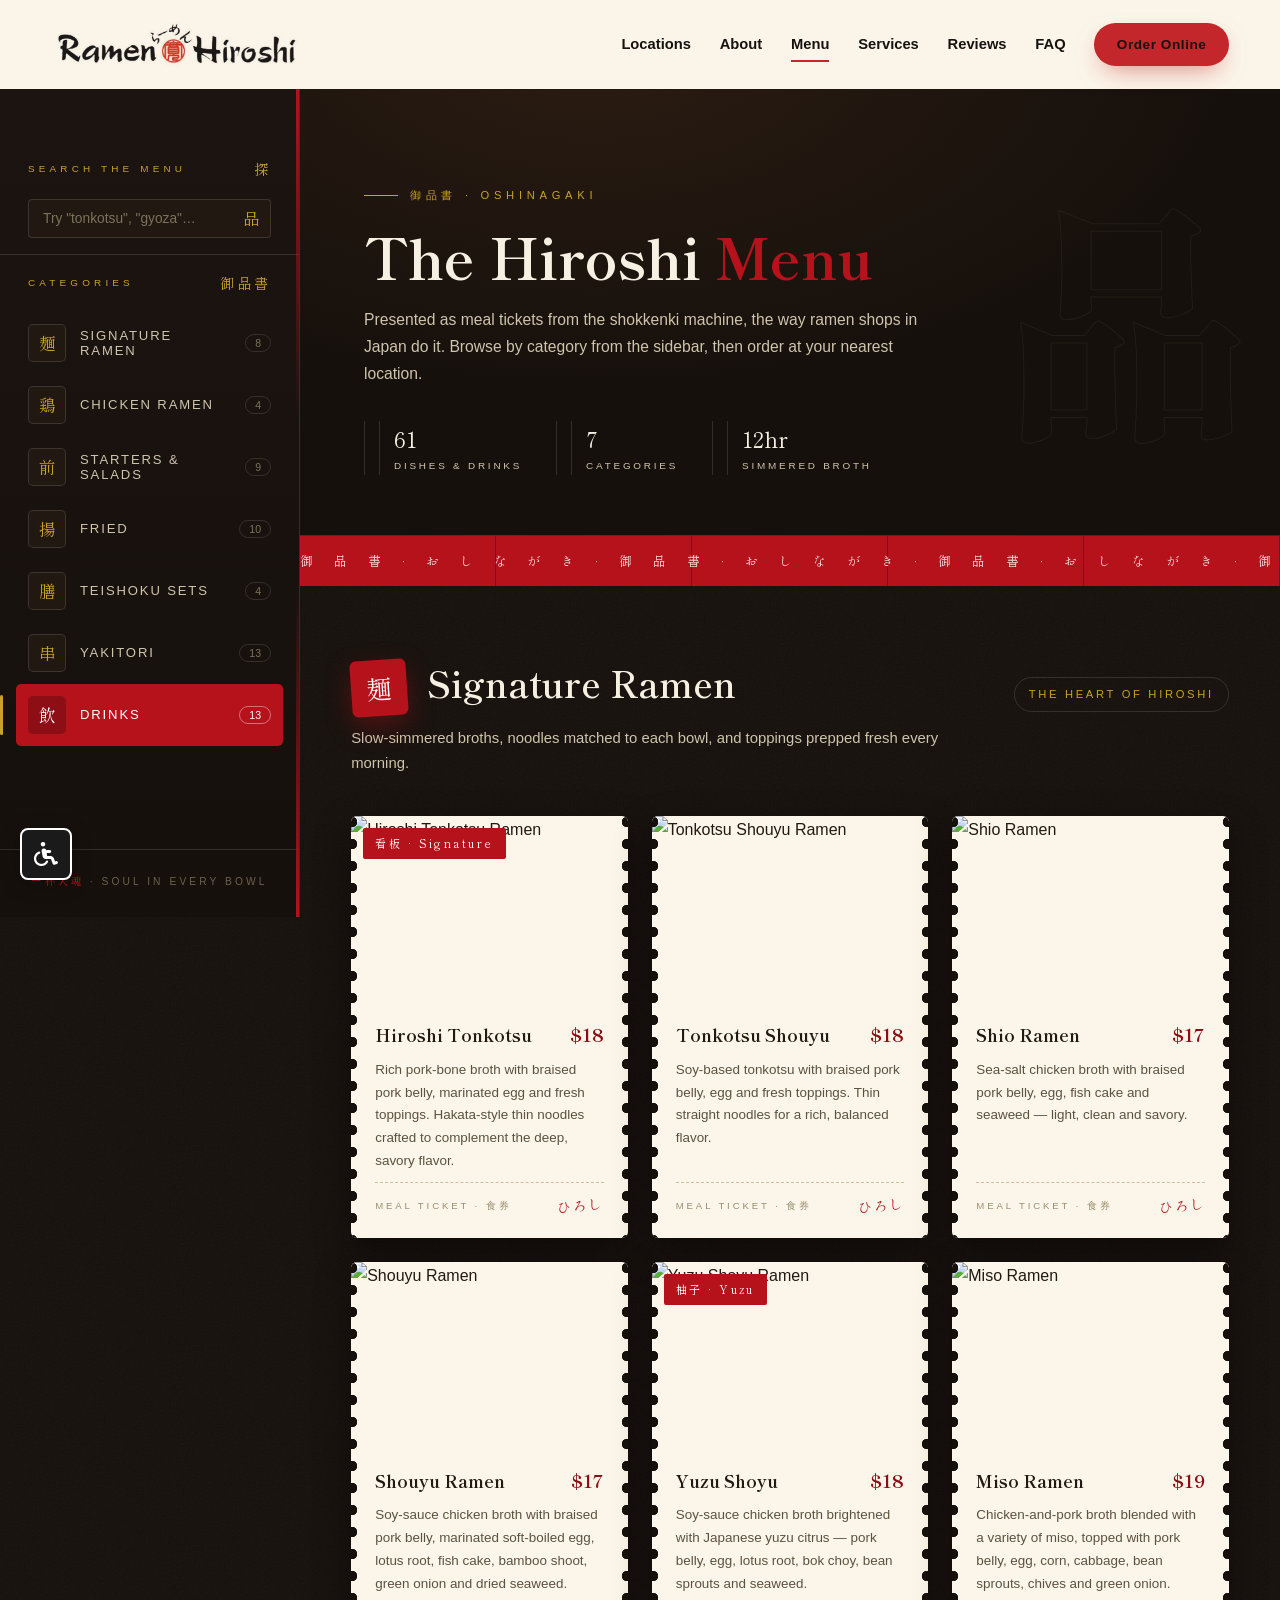
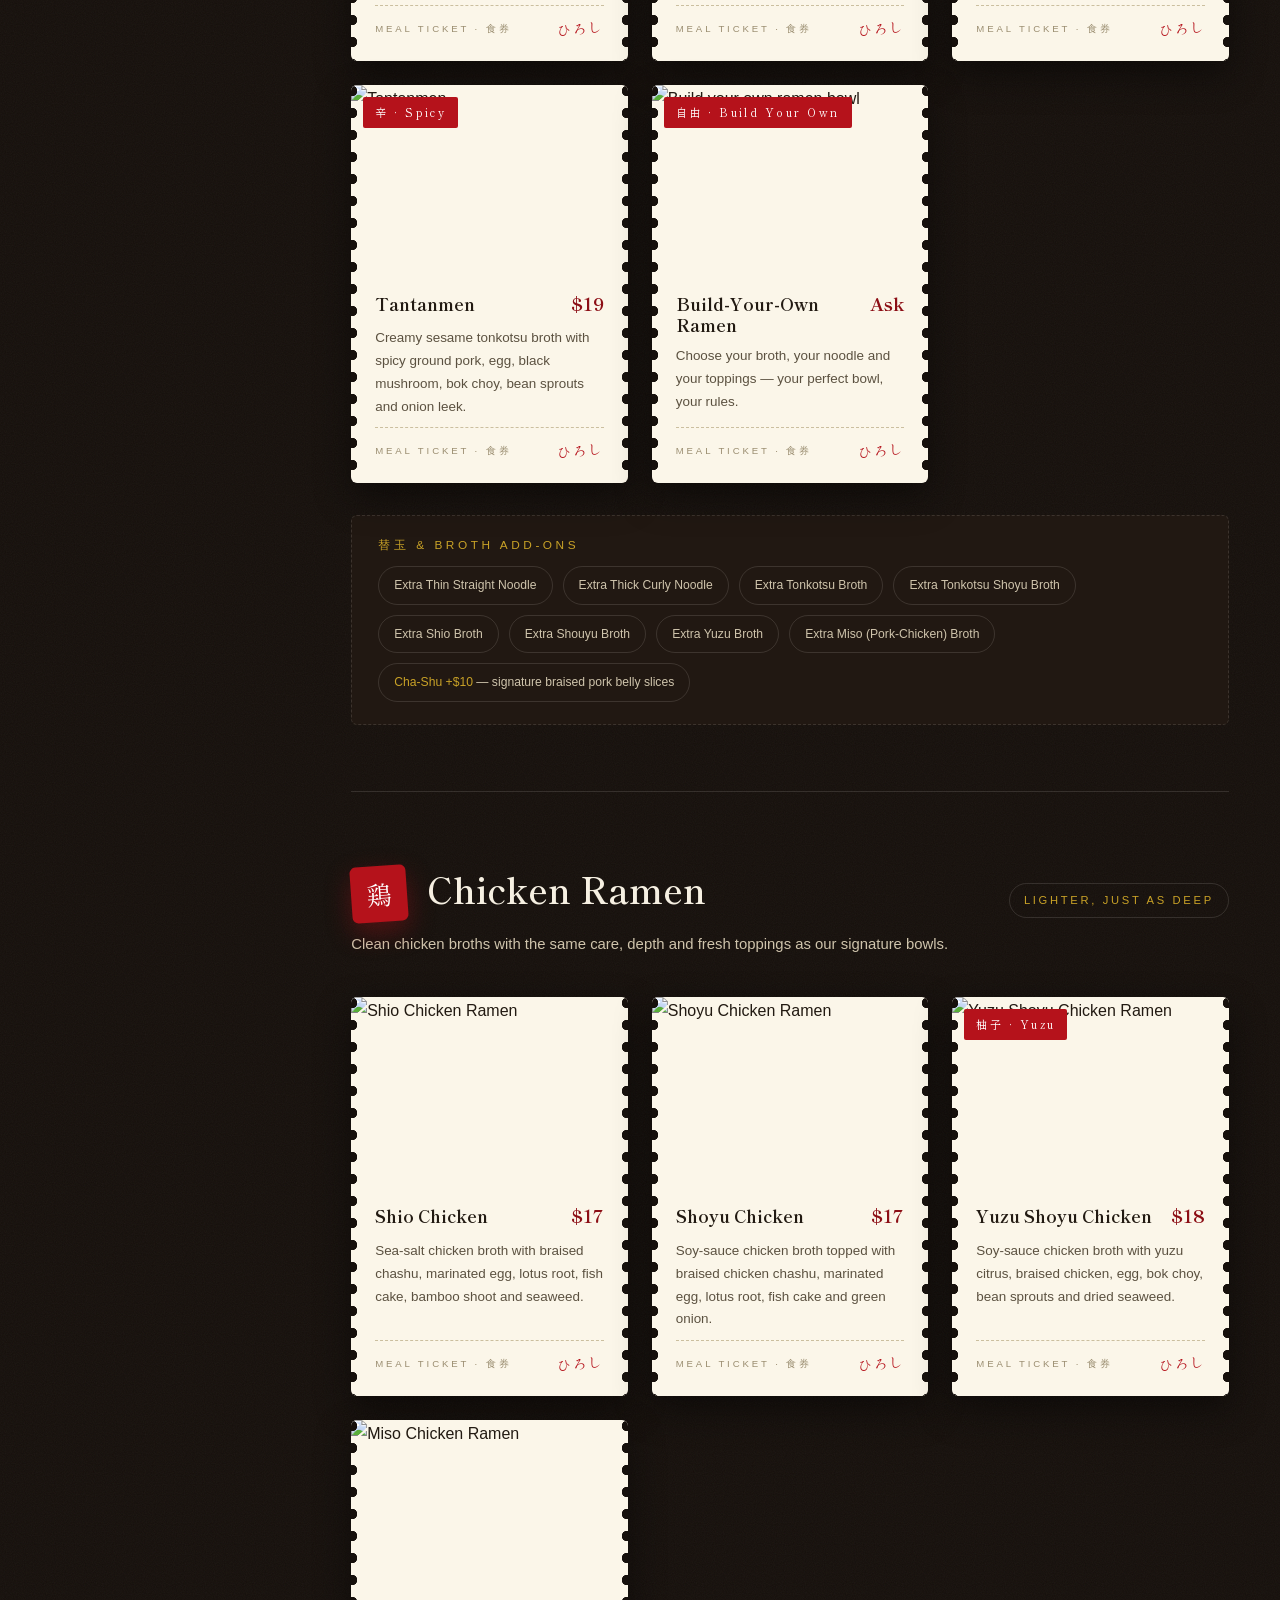
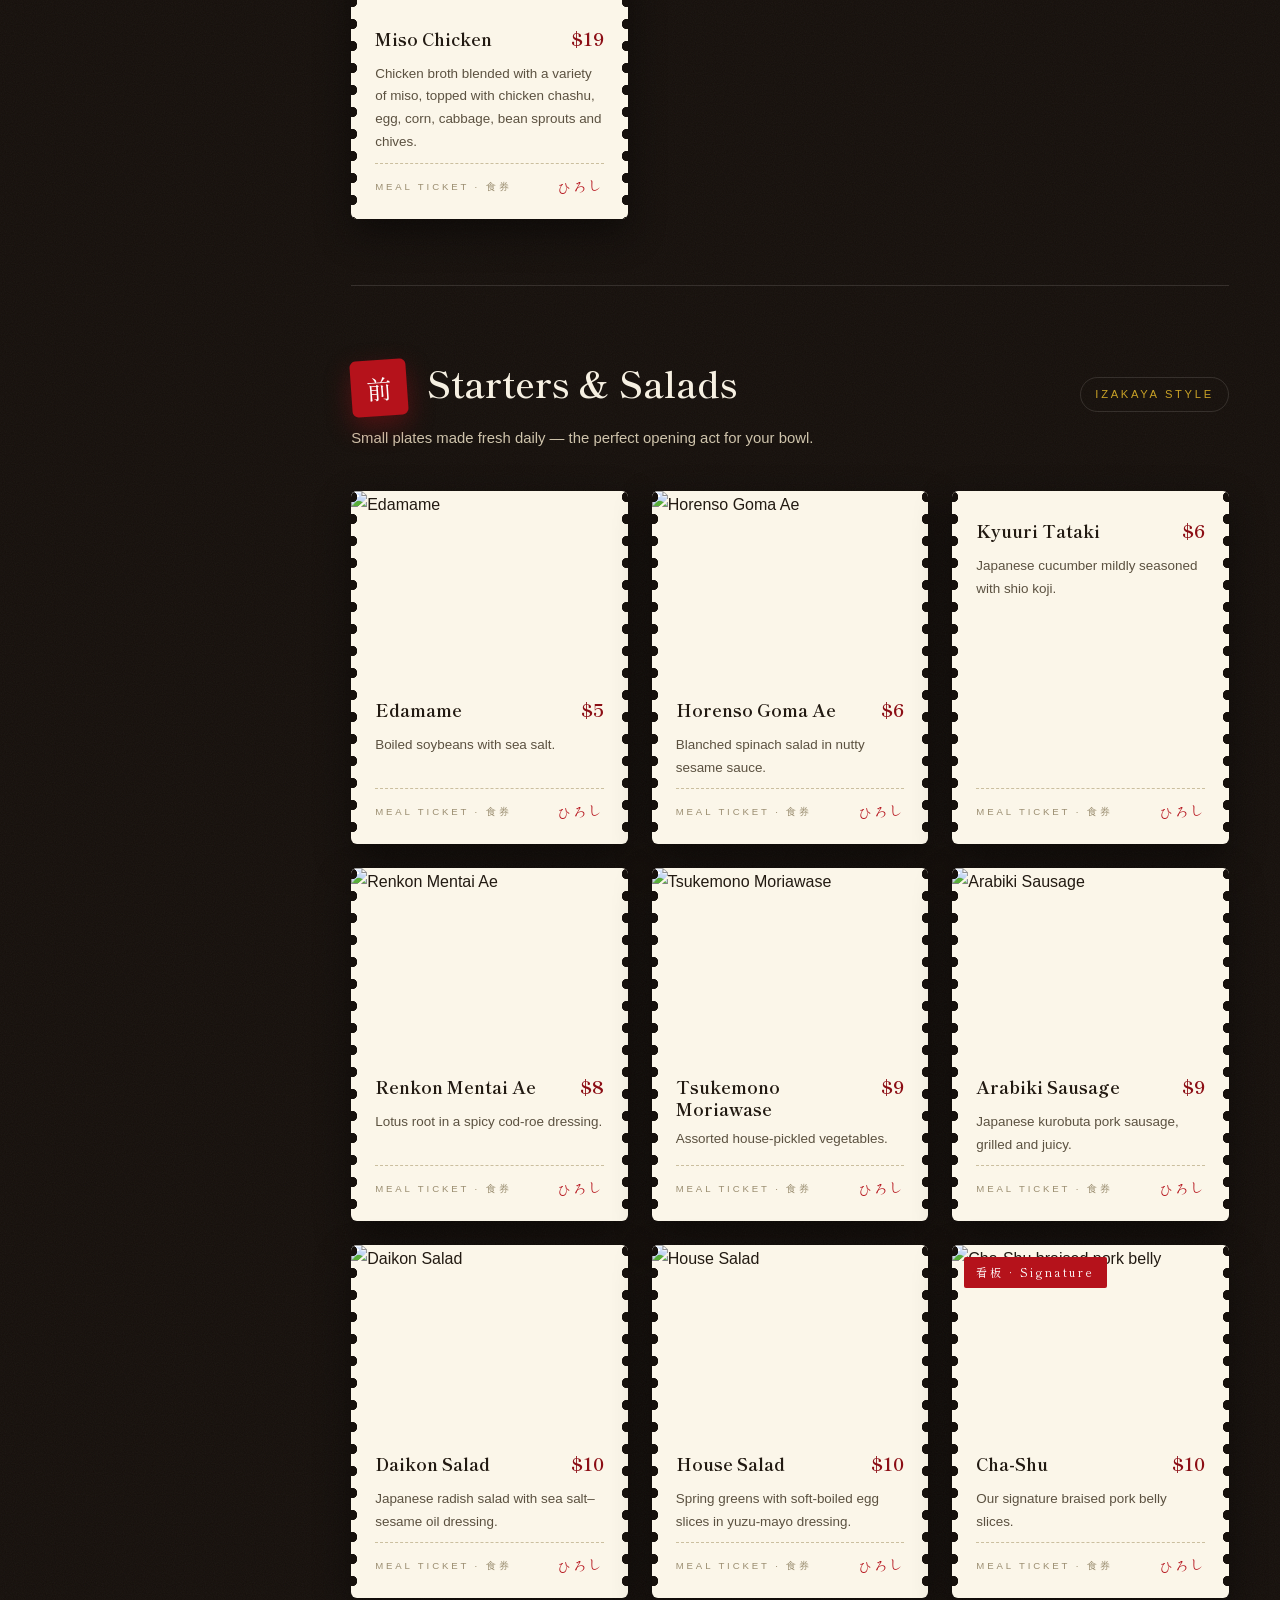
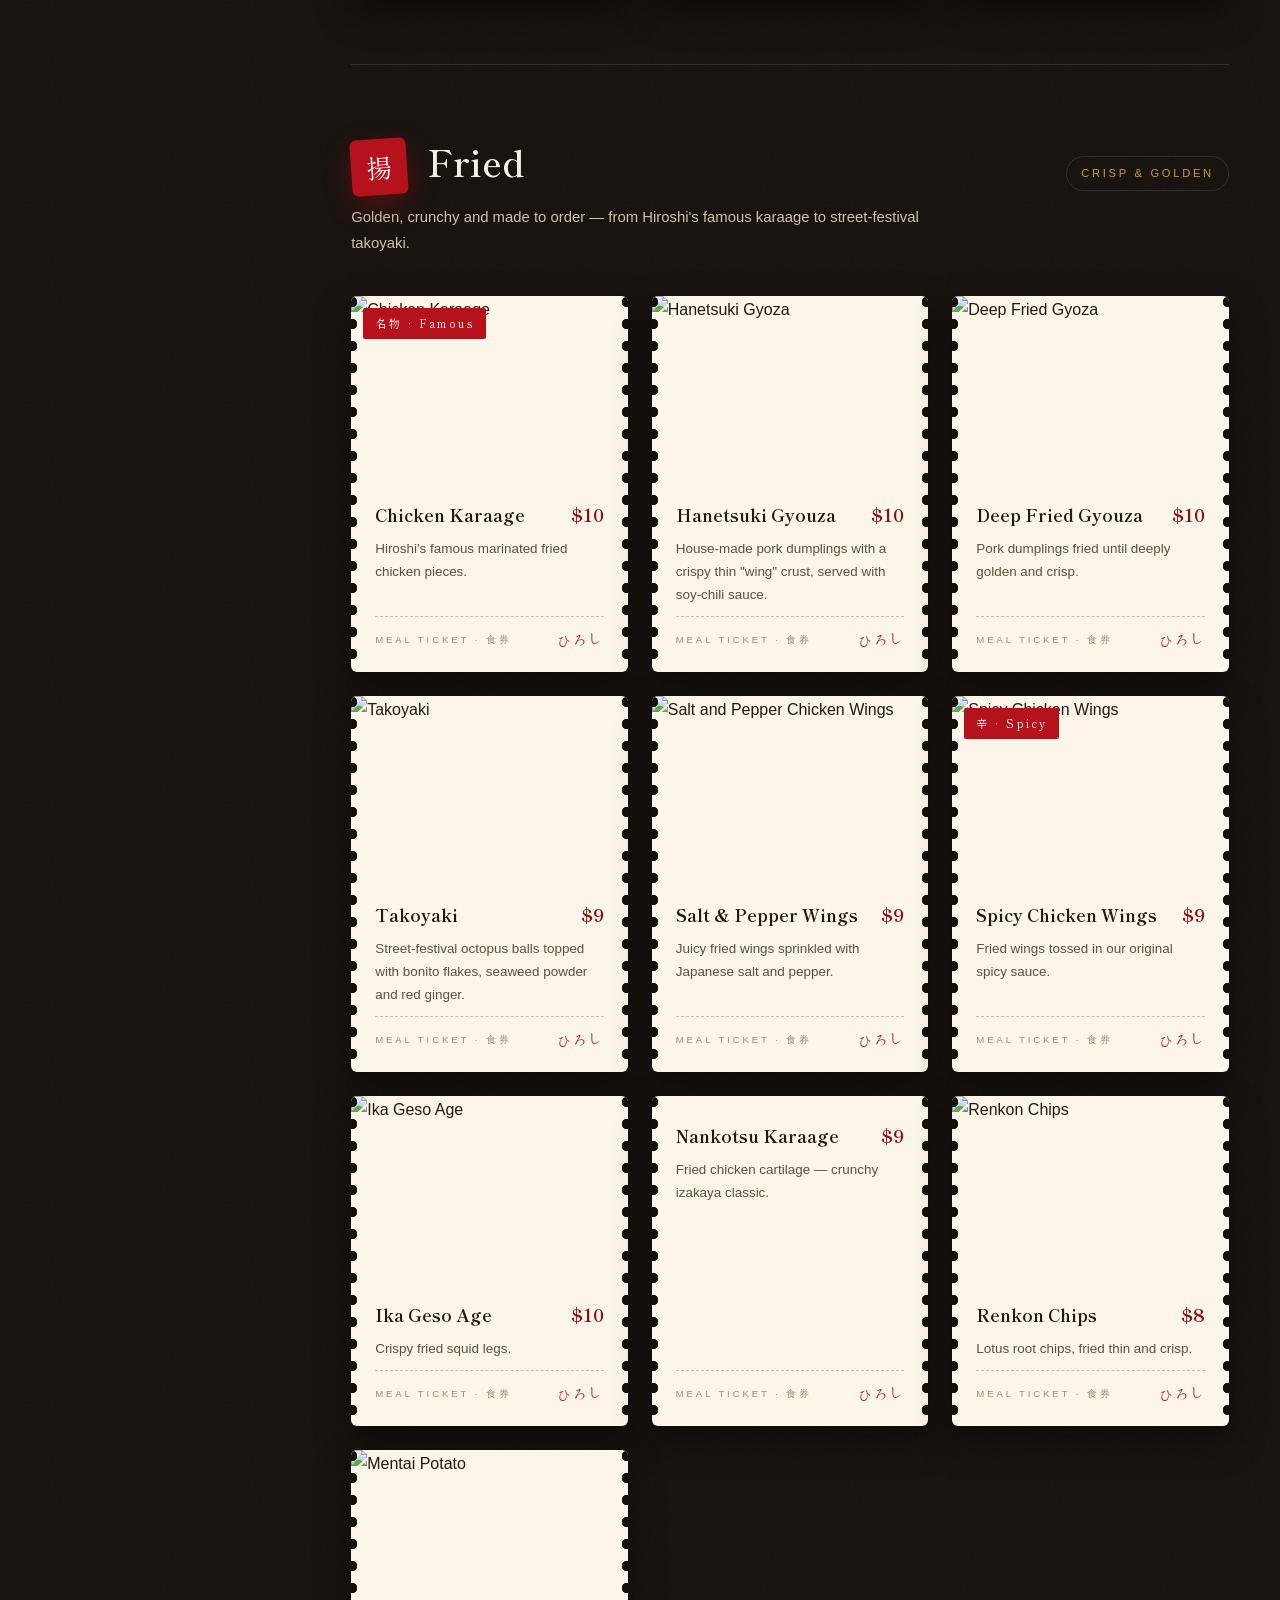
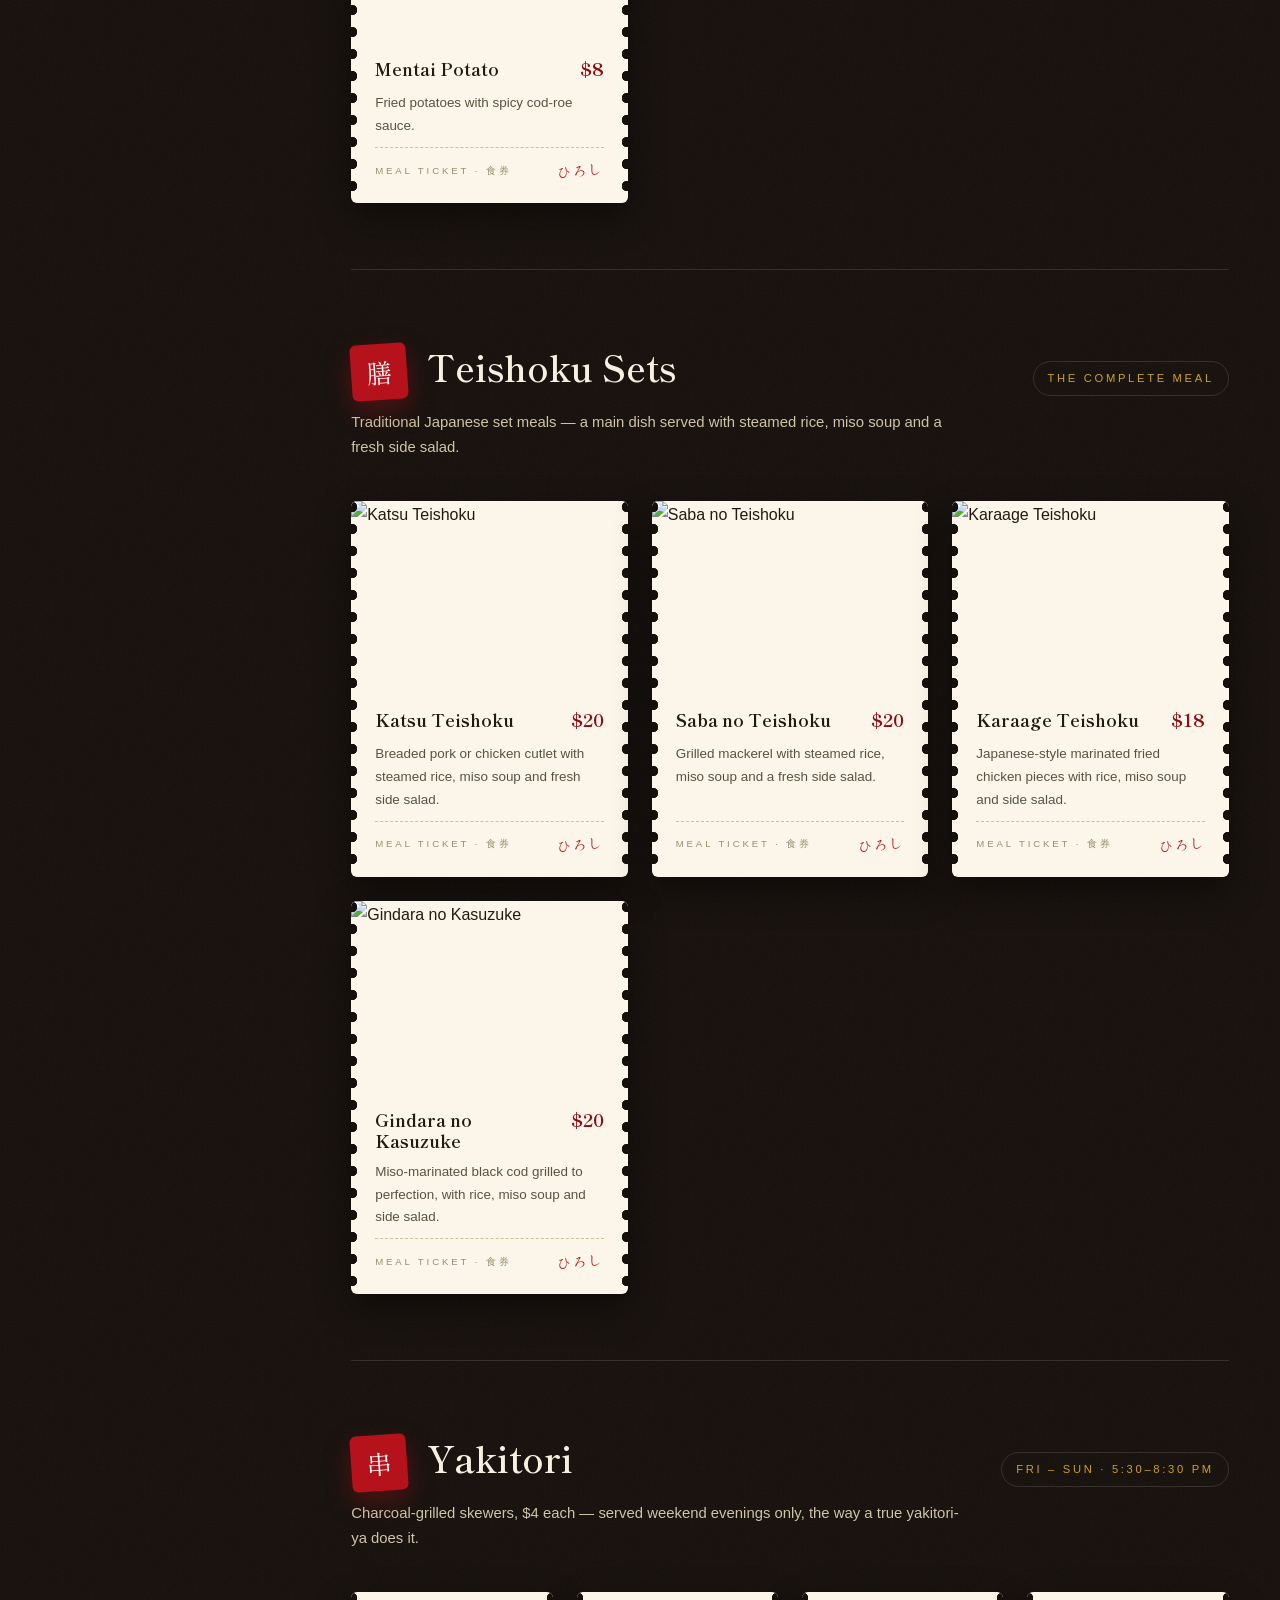
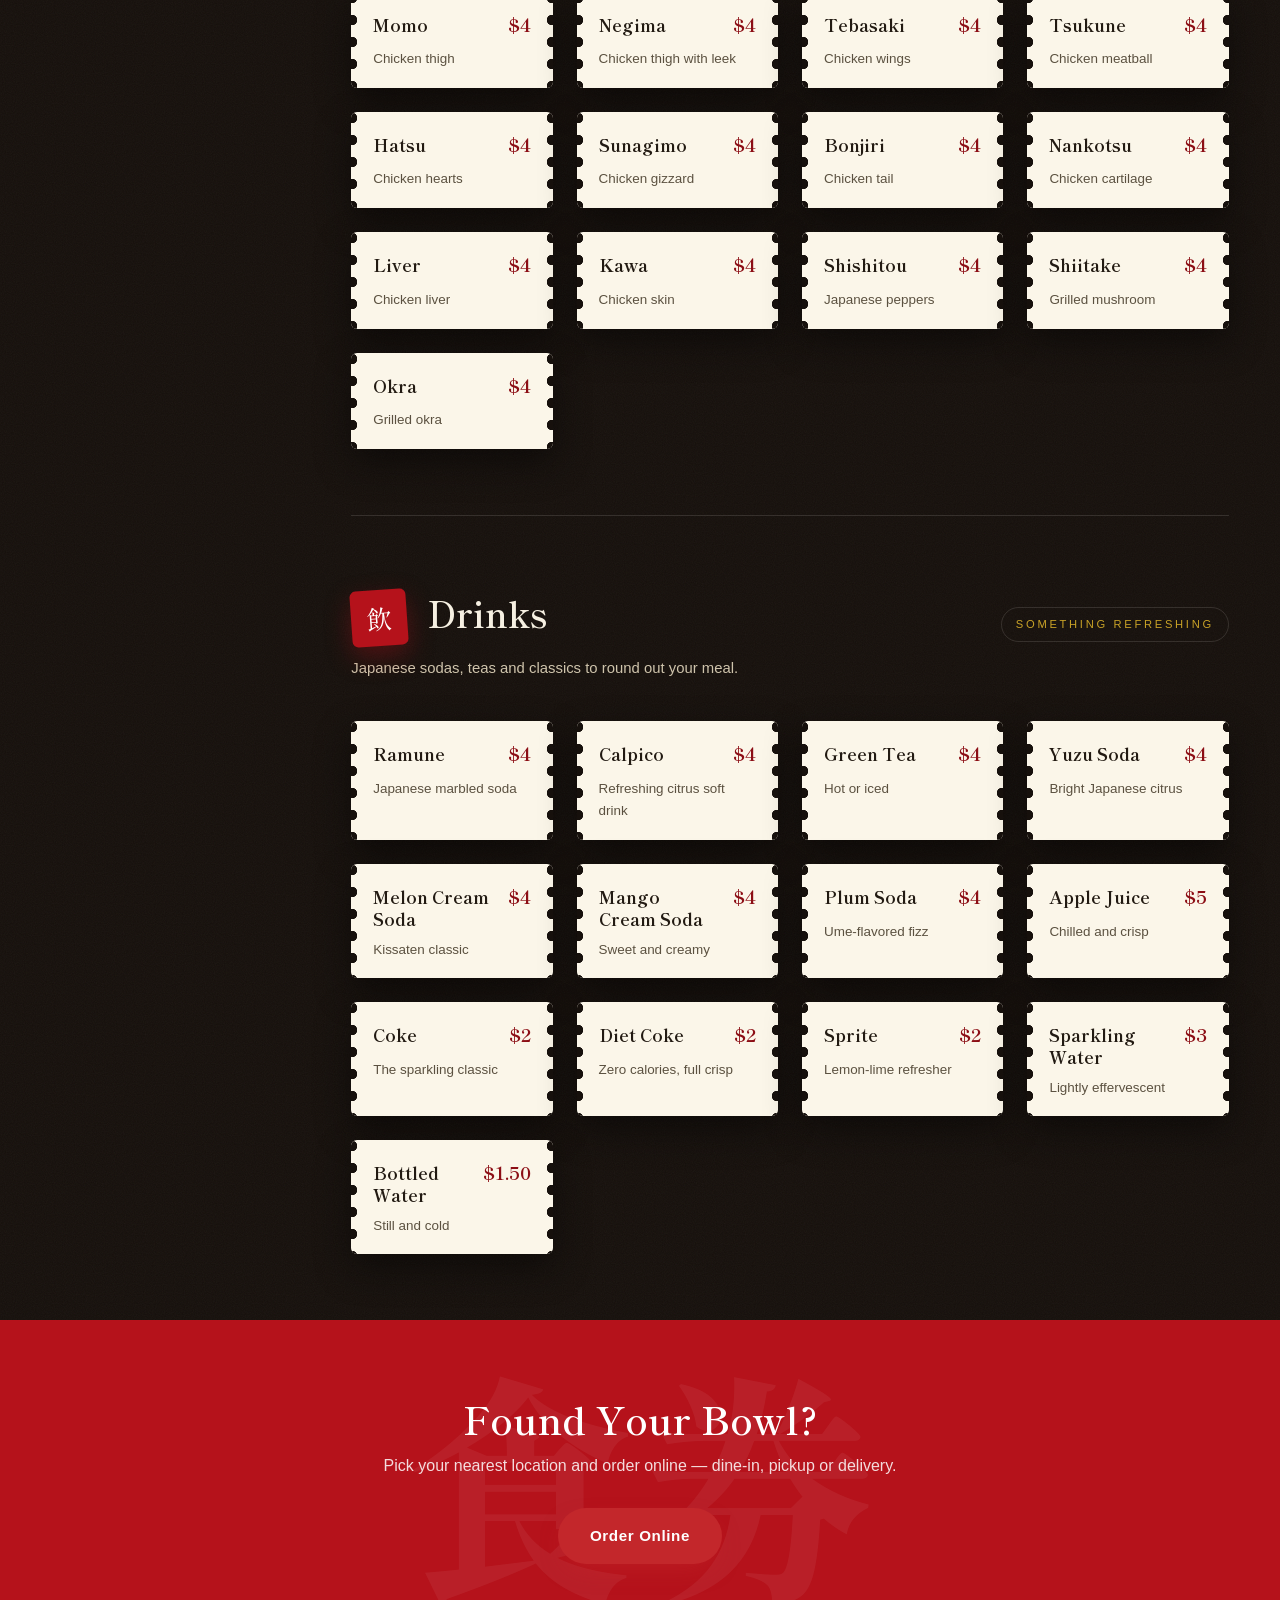
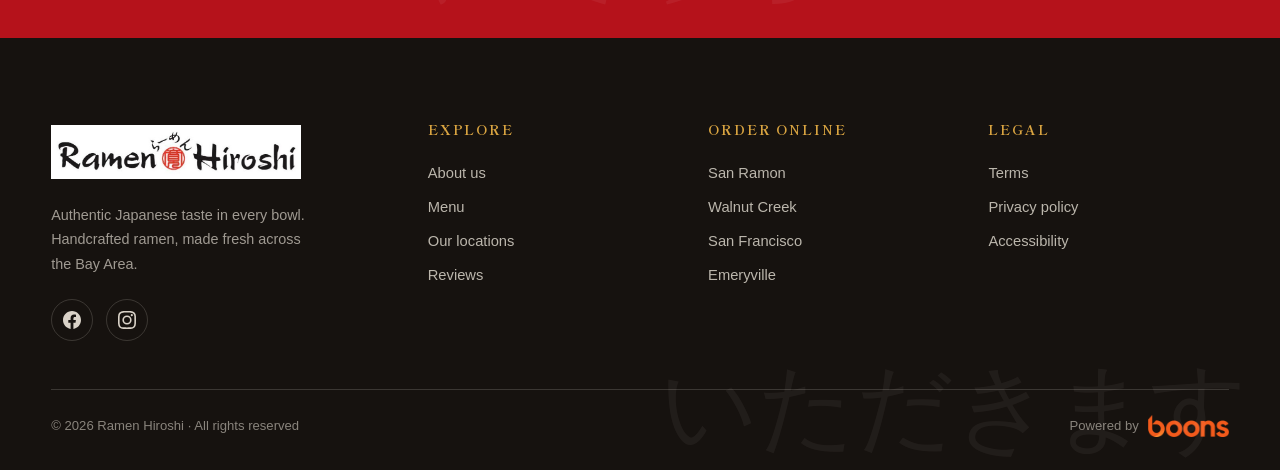
==== menu.html @ 6ad6cd11 "Refresh homepage menu highlights and fix desktop header nav layout. Add new dish photos and descript" ====
<!DOCTYPE html>
<html lang="en">
<head>
<meta charset="UTF-8">
<meta name="viewport" content="width=device-width, initial-scale=1">
<title>Our Menu — Ramen Hiroshi | Authentic Japanese Ramen</title>
<meta name="description" content="Explore the Ramen Hiroshi menu — signature tonkotsu, shoyu, shio, miso and yuzu ramen, izakaya starters, teishoku sets, yakitori and Japanese drinks.">
<link rel="icon" href="assets/fav-icon.jpg">
<link rel="preconnect" href="https://fonts.googleapis.com">
<link rel="preconnect" href="https://fonts.gstatic.com" crossorigin>
<link href="https://fonts.googleapis.com/css2?family=Shippori+Mincho:wght@400;500;600;700;800&family=Shippori+Mincho+B1:wght@400;600;700;800&family=Zen+Kaku+Gothic+New:wght@300;400;500;700;900&display=swap" rel="stylesheet">
<link rel="stylesheet" href="https://cdnjs.cloudflare.com/ajax/libs/font-awesome/6.5.1/css/all.min.css" crossorigin="anonymous">
<link rel="stylesheet" href="accessibility.css">
<style>
:root{
  --ink:#16100c;          /* sumi lacquer black */
  --ink-2:#211812;
  --ink-3:#2a1f16;
  --aka:#b5121b;          /* hiroshi red */
  --aka-deep:#8c0e15;
  --kome:#f6f0e2;         /* rice-paper cream */
  --kome-dim:#cfc4ac;
  --kin:#c9a227;          /* gold leaf */
  --line:rgba(246,240,226,.13);
  --ticket:#fbf6e9;
  --ticket-ink:#221a12;
  --sb-w:300px;
  --nav-h:72px;
  --paper:#FBF5E9;
  --red:#C3272B;
  --red-deep:#8E191D;
  --gold:#D9A441;
  --line-light:rgba(251,245,233,.16);
  --site-ink:#16120F;
  --ease:cubic-bezier(.22,1,.36,1);
  --disp:'Shippori Mincho', serif;
  --body:'Zen Kaku Gothic New', sans-serif;
}
*{margin:0;padding:0;box-sizing:border-box}
html{scroll-behavior:smooth}
body{background:var(--ink);color:var(--kome);font-family:var(--body);font-weight:300;line-height:1.7;overflow-x:hidden}
body::before{
  content:"";position:fixed;inset:0;pointer-events:none;z-index:1;opacity:.05;
  background-image:url("data:image/svg+xml,%3Csvg xmlns='http://www.w3.org/2000/svg' width='200' height='200'%3E%3Cfilter id='n'%3E%3CfeTurbulence type='fractalNoise' baseFrequency='.9' numOctaves='2'/%3E%3C/filter%3E%3Crect width='200' height='200' filter='url(%23n)' opacity='1'/%3E%3C/svg%3E");
}
::selection{background:var(--aka);color:#fff}
img{max-width:100%;display:block}
a{color:inherit;text-decoration:none}
button{font-family:var(--body)}
h1,h2,h3{font-family:var(--disp);font-weight:600;line-height:1.25}

/* ============ HOME HEADER / FOOTER ============ */
.menu-layout{display:flex;align-items:stretch;position:relative;z-index:2}
.menu-column{flex:1;min-width:0;position:relative;z-index:2}
#site-nav .wrap,.site-footer .wrap{width:min(1180px,92%);margin:0 auto}
#site-nav{position:sticky;top:0;left:0;right:0;width:100%;z-index:120;background:var(--paper);box-shadow:0 1px 0 rgba(22,18,15,.14)}
#site-nav .bar{display:flex;align-items:center;justify-content:space-between;padding:.9rem 0;position:relative;z-index:2}
#site-nav .logo{display:flex;align-items:center;position:relative;z-index:2;background:var(--paper)}
#site-nav .logo img{width:min(250px,42vw);height:60px;object-fit:contain;transition:transform .5s var(--ease);mix-blend-mode:multiply;-webkit-mix-blend-mode:multiply}
#site-nav .logo:hover img{transform:scale(1.03)}
#navLinks{display:flex;align-items:center;gap:1.8rem;font-weight:600;font-size:.92rem;color:#16120F}
#navLinks a{position:relative;padding:.3rem 0;color:#16120F;text-decoration:none}
#navLinks a::after{content:"";position:absolute;left:0;bottom:0;width:100%;height:2px;background:var(--red);transform:scaleX(0);transform-origin:right;transition:transform .35s var(--ease)}
#navLinks a:hover::after,#navLinks a[aria-current="page"]::after{transform:scaleX(1);transform-origin:left}
@media(min-width:993px){
  #site-nav .bar{gap:1.5rem}
  #site-nav .logo{flex-shrink:0}
  #navLinks{
    position:static;inset:auto;width:auto;height:auto;min-height:0;
    display:flex !important;flex:1;justify-content:flex-end;align-items:center;
    gap:1.8rem;padding:0;margin:0;background:transparent;z-index:1;
    pointer-events:auto;opacity:1;visibility:visible;transform:none;
  }
}
.btn{display:inline-flex;align-items:center;gap:.6rem;padding:.95rem 2rem;border-radius:999px;font-weight:700;font-size:.95rem;letter-spacing:.04em;transition:transform .35s var(--ease),box-shadow .35s var(--ease),background .3s}
.btn-red{background:var(--red);color:#fff;box-shadow:0 10px 26px -10px rgba(195,39,43,.65)}
.btn-red:hover{transform:translateY(-3px);background:var(--red-deep);box-shadow:0 16px 32px -10px rgba(195,39,43,.7)}
#navLinks .btn{padding:.6rem 1.4rem;font-size:.85rem}
#navLinks .btn::after{display:none}
#site-nav .burger{display:none;flex-direction:column;gap:5px;padding:.5rem;z-index:110}
#site-nav .burger span{width:26px;height:2.5px;background:var(--site-ink);border-radius:2px;transition:.35s var(--ease)}
#site-nav.open .burger span:nth-child(1){transform:translateY(7.5px) rotate(45deg)}
#site-nav.open .burger span:nth-child(2){opacity:0}
#site-nav.open .burger span:nth-child(3){transform:translateY(-7.5px) rotate(-45deg)}
.site-footer{background:var(--site-ink);color:var(--paper);padding:5rem 0 2rem;position:relative;overflow:hidden}
.site-footer::before{content:"いただきます";position:absolute;right:2rem;bottom:-1.2rem;font-family:'Shippori Mincho B1',serif;font-size:6rem;color:rgba(251,245,233,.05);white-space:nowrap}
.site-footer .foot-grid{display:grid;grid-template-columns:1.4fr 1fr 1fr 1fr;gap:2.5rem;padding-bottom:3rem;border-bottom:1px solid var(--line-light)}
.site-footer .foot-grid h4{font-family:'Shippori Mincho B1',serif;letter-spacing:.14em;text-transform:uppercase;font-size:.85rem;color:var(--gold);margin-bottom:1rem}
.site-footer .foot-grid a{display:block;padding:.28rem 0;color:rgba(251,245,233,.72);font-size:.92rem;transition:.25s}
.site-footer .foot-grid a:hover{color:var(--red)}
.site-footer .foot-brand p{color:rgba(251,245,233,.6);font-size:.9rem;max-width:34ch;margin-top:1rem}
.site-footer .foot-brand .logo img{width:min(250px,42vw);height:60px;object-fit:contain}
.site-footer .socials{display:flex;gap:.8rem;margin-top:1.4rem}
.site-footer .socials a{width:42px;height:42px;border:1px solid var(--line-light);border-radius:50%;display:grid;place-items:center;color:rgba(251,245,233,.85);transition:.3s var(--ease)}
.site-footer .socials a svg{width:18px;height:18px;fill:currentColor}
.site-footer .socials a:hover{background:var(--red);border-color:var(--red);color:#fff;transform:translateY(-4px) rotate(-8deg)}
.site-footer .foot-base{display:flex;justify-content:space-between;gap:1rem;flex-wrap:wrap;padding-top:1.6rem;font-size:.82rem;color:rgba(251,245,233,.5)}
.site-footer .powered-by{display:inline-flex;align-items:center;gap:.55rem}
.site-footer .powered-by a{display:inline-flex;align-items:center;transition:opacity .25s}
.site-footer .powered-by a:hover{opacity:.85}
.site-footer .powered-by img{height:22px;width:auto;display:block}
#toTop{position:fixed;right:1.4rem;bottom:1.4rem;width:52px;height:52px;border-radius:50%;background:var(--red);color:#fff;font-size:1.2rem;box-shadow:0 14px 30px -10px rgba(195,39,43,.7);opacity:0;pointer-events:none;transform:translateY(14px);transition:.4s var(--ease);z-index:90}
#toTop.show{opacity:1;pointer-events:auto;transform:none}
#toTop:hover{transform:translateY(-4px)}

/* ============ SIDEBAR ============ */
.sidebar{
  position:sticky;top:var(--nav-h);align-self:flex-start;
  width:var(--sb-w);flex-shrink:0;
  height:calc(100vh - var(--nav-h));max-height:calc(100vh - var(--nav-h));
  z-index:60;
  background:linear-gradient(180deg,#1b1410,#16100c);
  border-right:1px solid var(--line);
  display:flex;flex-direction:column;
  padding:34px 0 0;
  overflow-y:auto;scrollbar-width:thin;scrollbar-color:var(--ink-3) transparent;
  transition:transform .45s cubic-bezier(.16,1,.3,1);
}
.sidebar::-webkit-scrollbar{width:5px}
.sidebar::-webkit-scrollbar-thumb{background:var(--ink-3);border-radius:4px}
/* red accent thread down the edge */
.sidebar::after{content:"";position:absolute;top:0;right:0;bottom:0;width:3px;background:linear-gradient(var(--aka),transparent 40%,transparent 60%,var(--aka))}

.sb-title{
  padding:16px 28px 14px;border-top:1px solid var(--line);
  font-size:.62rem;letter-spacing:.42em;text-transform:uppercase;color:var(--kin);
  display:flex;align-items:center;justify-content:space-between;
}
.sb-title:first-child{border-top:0;padding-top:34px}
.sb-title .jp{font-family:var(--disp);font-size:.9rem;letter-spacing:.2em}

/* search */
.sb-search{padding:4px 28px 16px}
.sb-search .box{position:relative}
.sb-search input{
  width:100%;background:var(--ink-2);border:1px solid var(--line);color:var(--kome);
  font-family:var(--body);font-weight:300;font-size:.86rem;
  padding:11px 38px 11px 14px;border-radius:4px;outline:none;transition:border-color .3s;
}
.sb-search input::placeholder{color:#7d7259}
.sb-search input:focus{border-color:var(--kin)}
.sb-search .ic{position:absolute;right:12px;top:50%;transform:translateY(-50%);color:var(--kin);font-family:var(--disp);pointer-events:none}

/* category nav */
.sb-nav{display:flex;flex-direction:column;padding:2px 16px 18px}
.sb-link{
  display:flex;align-items:center;gap:14px;
  padding:12px 12px;border-radius:5px;cursor:pointer;
  color:var(--kome-dim);transition:background .3s,color .3s;
  position:relative;border:0;background:none;text-align:left;width:100%;
}
.sb-link .kj{
  width:38px;height:38px;flex:0 0 38px;border:1px solid var(--line);border-radius:5px;
  display:grid;place-items:center;font-family:var(--disp);font-size:1.05rem;color:var(--kin);
  transition:.3s;background:var(--ink-2);
}
.sb-link .lbl{font-size:.82rem;letter-spacing:.14em;text-transform:uppercase;flex:1}
.sb-link .cnt{
  font-size:.66rem;color:#7d7259;border:1px solid var(--line);border-radius:999px;
  padding:2px 9px;transition:.3s;font-variant-numeric:tabular-nums;
}
.sb-link:hover{background:var(--ink-2);color:var(--kome)}
.sb-link:hover .kj{border-color:var(--kin)}
.sb-link.active{background:var(--aka);color:#fff}
.sb-link.active .kj{background:rgba(0,0,0,.22);border-color:transparent;color:#fff}
.sb-link.active .cnt{color:#fff;border-color:rgba(255,255,255,.4)}
.sb-link.active::before{
  content:"";position:absolute;left:-16px;top:18%;bottom:18%;width:3px;background:var(--kin);border-radius:2px;
}

/* sidebar footer */
.sb-foot{margin-top:auto;border-top:1px solid var(--line);padding:22px 28px 26px}
.sb-note{text-align:center;font-size:.64rem;letter-spacing:.3em;text-transform:uppercase;color:#6c614b}
.sb-note b{color:var(--aka);font-weight:500;font-family:var(--disp)}

/* ============ MOBILE TOP BAR ============ */
.topbar{
  display:none;position:fixed;top:0;left:0;right:0;z-index:55;
  background:rgba(22,16,12,.95);backdrop-filter:blur(12px);
  border-bottom:1px solid var(--line);
  align-items:center;justify-content:space-between;padding:12px 18px;
}
.topbar .tb-brand{display:flex;align-items:center;gap:10px;font-family:var(--disp);letter-spacing:.14em;font-size:.95rem;text-transform:uppercase}
.topbar .tb-brand img{width:40px;height:40px;border-radius:50%;box-shadow:0 0 0 2px var(--aka)}
.tb-btn{background:var(--ink-2);border:1px solid var(--line);color:var(--kome);font-size:.72rem;letter-spacing:.2em;text-transform:uppercase;padding:10px 16px;border-radius:4px;cursor:pointer;display:flex;align-items:center;gap:8px}
.tb-btn .jp{font-family:var(--disp);color:var(--kin)}
.scrim{position:fixed;inset:0;background:rgba(0,0,0,.55);z-index:58;opacity:0;pointer-events:none;transition:opacity .4s}
body.sb-open .scrim{opacity:1;pointer-events:auto}

/* ============ MAIN ============ */
.main{margin-left:0;position:relative;z-index:2}

/* hero */
.m-hero{
  padding:88px 5vw 60px;position:relative;overflow:hidden;
  background:radial-gradient(900px 480px at 30% -10%,#2b1c12,var(--ink) 72%);
  border-bottom:1px solid var(--line);
}
.m-hero .kanji{
  position:absolute;font-family:var(--disp);font-weight:800;font-size:clamp(9rem,20vw,17rem);
  color:transparent;-webkit-text-stroke:1px rgba(246,240,226,.06);
  top:50%;right:2vw;transform:translateY(-50%);pointer-events:none;line-height:1;user-select:none;
}
.eyebrow{display:inline-flex;align-items:center;gap:12px;font-size:.7rem;letter-spacing:.42em;text-transform:uppercase;color:var(--kin);margin-bottom:16px}
.eyebrow::before{content:"";width:34px;height:1px;background:var(--kin)}
.m-hero h1{font-size:clamp(2.2rem,4.4vw,3.8rem);font-weight:700}
.m-hero h1 span{color:var(--aka)}
.m-hero p{max-width:560px;margin-top:16px;color:var(--kome-dim);font-size:.98rem}
.m-hero .stats{display:flex;gap:34px;margin-top:34px;flex-wrap:wrap}
.m-hero .stats div{border-left:1px solid var(--line);padding-left:14px}
.m-hero .stats .n{font-family:var(--disp);font-size:1.35rem}
.m-hero .stats .l{font-size:.62rem;letter-spacing:.28em;text-transform:uppercase;color:var(--kome-dim)}

/* noren strip */
.noren{height:50px;position:relative;overflow:hidden;background:var(--aka)}
.noren::before{content:"";position:absolute;inset:0;background:repeating-linear-gradient(90deg,transparent 0 calc(20% - 1px),rgba(22,16,12,.35) calc(20% - 1px) 20%)}
.noren::after{
  content:"御 品 書 · お し な が き · 御 品 書 · お し な が き · 御 品 書 · お し な が き · 御 品 書 · お し な が き";
  position:absolute;inset:0;display:flex;align-items:center;white-space:nowrap;
  font-family:var(--disp);color:rgba(255,255,255,.85);letter-spacing:.7em;font-size:.8rem;
  animation:marquee 42s linear infinite;
}

/* categories */
.menu-wrap{max-width:1180px;margin:0 auto;padding:0 4vw}
.cat{scroll-margin-top:70px;padding:74px 0 66px}
.cat + .cat{border-top:1px solid var(--line)}
.cat-head{display:flex;align-items:baseline;gap:20px;margin-bottom:10px;flex-wrap:wrap}
.cat-head .jp{
  font-family:var(--disp);font-size:1.6rem;color:#fff;background:var(--aka);
  width:56px;height:56px;display:grid;place-items:center;border-radius:6px;
  transform:rotate(-4deg);box-shadow:0 10px 26px rgba(181,18,27,.35);align-self:center;
}
.cat-head h2{font-size:clamp(1.6rem,2.8vw,2.4rem)}
.cat-head .note{font-size:.7rem;letter-spacing:.24em;text-transform:uppercase;color:var(--kin);margin-left:auto;border:1px solid var(--line);padding:7px 14px;border-radius:999px}
.cat-sub{color:var(--kome-dim);max-width:620px;margin:10px 0 40px;font-size:.93rem}

/* tickets */
.tickets{display:grid;grid-template-columns:repeat(3,1fr);gap:24px}
.ticket{
  position:relative;background:var(--ticket);color:var(--ticket-ink);
  display:flex;flex-direction:column;overflow:hidden;border-radius:6px;
  box-shadow:0 14px 36px rgba(0,0,0,.45);
  transition:transform .35s,box-shadow .35s;
}
.ticket:hover{transform:translateY(-6px) rotate(-.4deg);box-shadow:0 28px 56px rgba(0,0,0,.6)}
.ticket::before,.ticket::after{
  content:"";position:absolute;top:0;bottom:0;width:10px;z-index:3;
  background-image:radial-gradient(circle at 50% 6px,var(--ink) 5px,transparent 5.5px);
  background-size:10px 22px;background-repeat:repeat-y;
}
.ticket::before{left:-4px}
.ticket::after{right:-4px}
.t-img{height:184px;overflow:hidden;position:relative}
.t-img img{width:100%;height:100%;object-fit:cover;transition:transform .8s}
.ticket:hover .t-img img{transform:scale(1.08)}
.t-img .badge{position:absolute;top:12px;left:12px;background:var(--aka);color:#fff;font-family:var(--disp);font-size:.7rem;letter-spacing:.22em;padding:6px 12px;border-radius:2px}
.t-body{padding:19px 24px 20px;display:flex;flex-direction:column;gap:9px;flex:1}
.t-top{display:flex;justify-content:space-between;align-items:baseline;gap:14px}
.t-top h3{font-size:1.08rem;font-weight:700}
.price{font-family:var(--disp);font-weight:700;font-size:1.12rem;color:var(--aka-deep);white-space:nowrap}
.t-body p{font-size:.84rem;color:#5b5140;flex:1}
.t-foot{
  display:flex;justify-content:space-between;align-items:center;
  border-top:1px dashed #cbbf9f;padding-top:11px;
  font-size:.6rem;letter-spacing:.3em;text-transform:uppercase;color:#9a8d70;
}
.t-foot .stamp{font-family:var(--disp);color:var(--aka);font-size:.88rem;letter-spacing:.1em;transform:rotate(-4deg)}
.tickets.compact{grid-template-columns:repeat(4,1fr)}
.tickets.compact .t-body{padding:17px 22px}
.tickets.compact p{flex:none}

/* add-ons */
.addons{margin-top:32px;border:1px dashed var(--line);padding:22px 26px;background:var(--ink-2);border-radius:6px}
.addons h3{font-size:.74rem;letter-spacing:.3em;text-transform:uppercase;color:var(--kin);font-family:var(--body);font-weight:500;margin-bottom:13px}
.addons .row{display:flex;flex-wrap:wrap;gap:10px}
.addons span{font-size:.76rem;border:1px solid var(--line);padding:8px 15px;border-radius:999px;color:var(--kome-dim);transition:.3s}
.addons span:hover{border-color:var(--aka);color:var(--kome)}
.addons b{color:var(--kin);font-weight:500}

/* search empty state */
.no-hit{display:none;border:1px dashed var(--line);border-radius:6px;padding:48px 24px;text-align:center;color:var(--kome-dim);margin:60px 0}
.no-hit .jp{font-family:var(--disp);font-size:2rem;color:var(--aka);margin-bottom:8px}
body.searching .cat .cat-sub,body.searching .addons{display:none}

/* reveal */
.rv{opacity:0;transform:translateY(28px);transition:opacity .8s cubic-bezier(.16,1,.3,1),transform .8s cubic-bezier(.16,1,.3,1)}
.rv.in{opacity:1;transform:none}

/* cta + footer */
.cta-band,.site-footer{width:100%;position:relative;z-index:2}
.cta-band{background:var(--aka);text-align:center;overflow:hidden}
.cta-band .inner{padding:74px 5vw;position:relative;z-index:2}
.cta-band h2{font-size:clamp(1.7rem,3vw,2.6rem);color:#fff;margin-bottom:10px}
.cta-band p{color:rgba(255,255,255,.85);max-width:520px;margin:0 auto 28px}
.cta-band .bgk{position:absolute;font-family:var(--disp);font-weight:800;font-size:15rem;line-height:1;color:rgba(255,255,255,.06);top:50%;left:50%;transform:translate(-50%,-50%);pointer-events:none;white-space:nowrap}

@keyframes marquee{from{transform:translateX(0)}to{transform:translateX(-50%)}}
@media (prefers-reduced-motion:reduce){
  *,*::before,*::after{animation-duration:.01ms!important;transition-duration:.01ms!important}
  .rv{opacity:1;transform:none}
}

/* ============ RESPONSIVE ============ */
@media(max-width:1200px){.tickets{grid-template-columns:repeat(2,1fr)}.tickets.compact{grid-template-columns:repeat(3,1fr)}}
@media(max-width:992px){
  #site-nav{position:fixed;inset:0 0 auto 0;background:var(--paper)}
  body{padding-top:var(--nav-h)}
  #site-nav.open{z-index:100000;background:var(--paper)}
  #site-nav .bar{background:var(--paper)}
  #site-nav .logo{background:var(--paper)}
  #site-nav .logo img{mix-blend-mode:multiply;-webkit-mix-blend-mode:multiply}
  #site-nav .burger{display:flex;position:relative;z-index:100001}
  .topbar .tb-brand img{display:none}
  body.nav-open{overflow:hidden}
  #navLinks{
    display:none !important;
    position:fixed;top:0;left:0;width:100vw;height:100vh;height:100dvh;
    z-index:99999;flex-direction:column;justify-content:center;align-items:center;
    gap:1.25rem;padding:5rem 1.5rem 2rem;box-sizing:border-box;
    background:#FBF5E9;margin:0;
  }
  body.nav-open #navLinks{display:flex !important}
  body.nav-open #navLinks a{
    color:#16120F !important;-webkit-text-fill-color:#16120F !important;
    font-size:1.25rem !important;font-weight:600 !important;line-height:1.5 !important;
    opacity:1 !important;visibility:visible !important;position:relative;z-index:1;
  }
  body.nav-open #navLinks a.btn-red{color:#fff !important;-webkit-text-fill-color:#fff !important}
}
@media(max-width:940px){
  :root{--sb-w:280px}
  .menu-layout{display:block}
  .sidebar{position:fixed;top:0;left:0;bottom:0;height:auto;max-height:none;transform:translateX(-100%);box-shadow:30px 0 80px rgba(0,0,0,.5);z-index:130}
  body.sb-open .sidebar{transform:none;top:0}
  body.sb-open{overflow:hidden}
  .scrim{z-index:125}
  .topbar{display:flex;top:var(--nav-h)}
  .main{padding-top:54px}
  .m-hero{padding-top:24px}
  .tickets.compact{grid-template-columns:repeat(2,1fr)}
  .site-footer .foot-grid{grid-template-columns:1fr 1fr}
  .cat{scroll-margin-top:calc(var(--nav-h) + 54px)}
}
@media(max-width:640px){
  .tickets,.tickets.compact{grid-template-columns:1fr}
  .cat-head .note{margin-left:0}
  .cta-band .bgk{font-size:7rem}
  .site-footer .foot-grid{grid-template-columns:1fr}
}
</style>
</head>
<body>

<!-- ========== HOME HEADER (full width) ========== -->
<nav id="site-nav">
  <div class="wrap bar">
    <a class="logo" href="index.html">
      <img src="assets/logo.jpg" alt="Ramen Hiroshi logo">
    </a>
    <div class="nav-links" id="navLinks" aria-label="Main navigation" aria-hidden="true">
      <a href="index.html#locations">Locations</a>
      <a href="index.html#about">About</a>
      <a href="menu.html" aria-current="page">Menu</a>
      <a href="index.html#services">Services</a>
      <a href="index.html#reviews">Reviews</a>
      <a href="index.html#faq">FAQ</a>
      <a class="btn btn-red" href="index.html#locations">Order Online</a>
    </div>
    <button class="burger" id="burger" aria-label="Toggle menu" aria-expanded="false" aria-controls="navLinks"><span></span><span></span><span></span></button>
  </div>
</nav>

<!-- mobile top bar -->
<div class="topbar">
  <a class="tb-brand" href="index.html">
    <img src="assets/logo.jpg" alt="Ramen Hiroshi logo">
    Ramen Hiroshi
  </a>
  <button class="tb-btn" onclick="document.body.classList.toggle('sb-open')" aria-label="Open menu categories"><span class="jp">品</span> Categories</button>
</div>
<div class="scrim" onclick="document.body.classList.remove('sb-open')"></div>

<div class="menu-layout">

<!-- ============ SIDEBAR ============ -->
<aside class="sidebar" aria-label="Menu navigation">

  <div class="sb-title"><span>Search the Menu</span><span class="jp">探</span></div>
  <div class="sb-search">
    <div class="box">
      <input id="q" type="search" placeholder="Try &quot;tonkotsu&quot;, &quot;gyoza&quot;…" autocomplete="off" aria-label="Search menu items">
      <span class="ic">品</span>
    </div>
  </div>

  <div class="sb-title"><span>Categories</span><span class="jp">御品書</span></div>
  <nav class="sb-nav" id="sbnav">
    <button class="sb-link active" data-cat="ramen"><span class="kj">麺</span><span class="lbl">Signature Ramen</span><span class="cnt">8</span></button>
    <button class="sb-link" data-cat="chicken"><span class="kj">鶏</span><span class="lbl">Chicken Ramen</span><span class="cnt">4</span></button>
    <button class="sb-link" data-cat="starters"><span class="kj">前</span><span class="lbl">Starters &amp; Salads</span><span class="cnt">9</span></button>
    <button class="sb-link" data-cat="fried"><span class="kj">揚</span><span class="lbl">Fried</span><span class="cnt">10</span></button>
    <button class="sb-link" data-cat="teishoku"><span class="kj">膳</span><span class="lbl">Teishoku Sets</span><span class="cnt">4</span></button>
    <button class="sb-link" data-cat="yakitori"><span class="kj">串</span><span class="lbl">Yakitori</span><span class="cnt">13</span></button>
    <button class="sb-link" data-cat="drinks"><span class="kj">飲</span><span class="lbl">Drinks</span><span class="cnt">13</span></button>
  </nav>

  <div class="sb-foot">
    <div class="sb-note"><b>一杯入魂</b> · Soul in every bowl</div>
  </div>
</aside>

<div class="menu-column">

<!-- ============ MAIN ============ -->
<div class="main">

  <section class="m-hero">
    <span class="kanji" aria-hidden="true">品</span>
    <span class="eyebrow">御品書 · Oshinagaki</span>
    <h1>The Hiroshi <span>Menu</span></h1>
    <p>Presented as meal tickets from the shokkenki machine, the way ramen shops in Japan do it. Browse by category from the sidebar, then order at your nearest location.</p>
    <div class="stats">
      <div><div class="n">61</div><div class="l">Dishes &amp; Drinks</div></div>
      <div><div class="n">7</div><div class="l">Categories</div></div>
      <div><div class="n">12hr</div><div class="l">Simmered Broth</div></div>
    </div>
  </section>

  <div class="noren" aria-hidden="true"></div>

  <main class="menu-wrap">

    <!-- RAMEN -->
    <section class="cat" id="ramen">
      <div class="cat-head rv"><span class="jp">麺</span><h2>Signature Ramen</h2><span class="note">The Heart of Hiroshi</span></div>
      <p class="cat-sub rv">Slow-simmered broths, noodles matched to each bowl, and toppings prepped fresh every morning.</p>
      <div class="tickets">
        <article class="ticket rv">
          <div class="t-img"><span class="badge">看板 · Signature</span><img src="https://ramenhiroshi.com/wp-content/uploads/elementor/thumbs/Hiroshi-Tonkotsu-Ramen-roid1qa2828uf48nesoefd2sm1syrvfzfl6oorhac4.avif" alt="Hiroshi Tonkotsu Ramen"></div>
          <div class="t-body">
            <div class="t-top"><h3>Hiroshi Tonkotsu</h3><span class="price">$18</span></div>
            <p>Rich pork-bone broth with braised pork belly, marinated egg and fresh toppings. Hakata-style thin noodles crafted to complement the deep, savory flavor.</p>
            <div class="t-foot"><span>Meal Ticket · 食券</span><span class="stamp">ひろし</span></div>
          </div>
        </article>
        <article class="ticket rv">
          <div class="t-img"><img src="https://ramenhiroshi.com/wp-content/uploads/2026/06/Shio-Ramen.avif" alt="Tonkotsu Shouyu Ramen"></div>
          <div class="t-body">
            <div class="t-top"><h3>Tonkotsu Shouyu</h3><span class="price">$18</span></div>
            <p>Soy-based tonkotsu with braised pork belly, egg and fresh toppings. Thin straight noodles for a rich, balanced flavor.</p>
            <div class="t-foot"><span>Meal Ticket · 食券</span><span class="stamp">ひろし</span></div>
          </div>
        </article>
        <article class="ticket rv">
          <div class="t-img"><img src="https://ramenhiroshi.com/wp-content/uploads/elementor/thumbs/Shio-Ramen-roid1lkv9w2et2fh68n9kw9hn4g4pdxbqxx9ado978.avif" alt="Shio Ramen"></div>
          <div class="t-body">
            <div class="t-top"><h3>Shio Ramen</h3><span class="price">$17</span></div>
            <p>Sea-salt chicken broth with braised pork belly, egg, fish cake and seaweed — light, clean and savory.</p>
            <div class="t-foot"><span>Meal Ticket · 食券</span><span class="stamp">ひろし</span></div>
          </div>
        </article>
        <article class="ticket rv">
          <div class="t-img"><img src="https://ramenhiroshi.com/wp-content/uploads/elementor/thumbs/Shoyu-Ramen-roid1ngjnk4zgacqv9gipvsetw6v4s4sf7888xlgus.avif" alt="Shouyu Ramen"></div>
          <div class="t-body">
            <div class="t-top"><h3>Shouyu Ramen</h3><span class="price">$17</span></div>
            <p>Soy-sauce chicken broth with braised pork belly, marinated soft-boiled egg, lotus root, fish cake, bamboo shoot, green onion and dried seaweed.</p>
            <div class="t-foot"><span>Meal Ticket · 食券</span><span class="stamp">ひろし</span></div>
          </div>
        </article>
        <article class="ticket rv">
          <div class="t-img"><span class="badge">柚子 · Yuzu</span><img src="https://ramenhiroshi.com/wp-content/uploads/elementor/thumbs/Yuzu-Ramen-roid1mipgq3p4oe40r1w5e0y8ibhx31232kqrnmv10.avif" alt="Yuzu Shoyu Ramen"></div>
          <div class="t-body">
            <div class="t-top"><h3>Yuzu Shoyu</h3><span class="price">$18</span></div>
            <p>Soy-sauce chicken broth brightened with Japanese yuzu citrus — pork belly, egg, lotus root, bok choy, bean sprouts and seaweed.</p>
            <div class="t-foot"><span>Meal Ticket · 食券</span><span class="stamp">ひろし</span></div>
          </div>
        </article>
        <article class="ticket rv">
          <div class="t-img"><img src="https://ramenhiroshi.com/wp-content/uploads/elementor/thumbs/Miso-Ramen1-roid1r7wewa4qq7a9b30zuu97fobzkjprpu661fw5w.avif" alt="Miso Ramen"></div>
          <div class="t-body">
            <div class="t-top"><h3>Miso Ramen</h3><span class="price">$19</span></div>
            <p>Chicken-and-pork broth blended with a variety of miso, topped with pork belly, egg, corn, cabbage, bean sprouts, chives and green onion.</p>
            <div class="t-foot"><span>Meal Ticket · 食券</span><span class="stamp">ひろし</span></div>
          </div>
        </article>
        <article class="ticket rv">
          <div class="t-img"><span class="badge">辛 · Spicy</span><img src="https://ramenhiroshi.com/wp-content/uploads/elementor/thumbs/Tantanmen-roid1pc8187k3ia0ka9ruvbc0nxlk6c93gj77hioic.avif" alt="Tantanmen"></div>
          <div class="t-body">
            <div class="t-top"><h3>Tantanmen</h3><span class="price">$19</span></div>
            <p>Creamy sesame tonkotsu broth with spicy ground pork, egg, black mushroom, bok choy, bean sprouts and onion leek.</p>
            <div class="t-foot"><span>Meal Ticket · 食券</span><span class="stamp">ひろし</span></div>
          </div>
        </article>
        <article class="ticket rv">
          <div class="t-img"><span class="badge">自由 · Build Your Own</span><img src="https://ramenhiroshi.com/wp-content/uploads/elementor/thumbs/o-21-rks69m5qpx9w97l7s2u13f85bc8ridkj42x4oeb0no.jpg" alt="Build your own ramen bowl"></div>
          <div class="t-body">
            <div class="t-top"><h3>Build-Your-Own Ramen</h3><span class="price">Ask</span></div>
            <p>Choose your broth, your noodle and your toppings — your perfect bowl, your rules.</p>
            <div class="t-foot"><span>Meal Ticket · 食券</span><span class="stamp">ひろし</span></div>
          </div>
        </article>
      </div>
      <div class="addons rv">
        <h3>替玉 &amp; Broth Add-Ons</h3>
        <div class="row">
          <span>Extra Thin Straight Noodle</span><span>Extra Thick Curly Noodle</span>
          <span>Extra Tonkotsu Broth</span><span>Extra Tonkotsu Shoyu Broth</span>
          <span>Extra Shio Broth</span><span>Extra Shouyu Broth</span>
          <span>Extra Yuzu Broth</span><span>Extra Miso (Pork-Chicken) Broth</span>
          <span><b>Cha-Shu +$10</b> — signature braised pork belly slices</span>
        </div>
      </div>
    </section>

    <!-- CHICKEN RAMEN -->
    <section class="cat" id="chicken">
      <div class="cat-head rv"><span class="jp">鶏</span><h2>Chicken Ramen</h2><span class="note">Lighter, Just as Deep</span></div>
      <p class="cat-sub rv">Clean chicken broths with the same care, depth and fresh toppings as our signature bowls.</p>
      <div class="tickets">
        <article class="ticket rv">
          <div class="t-img"><img src="https://ramenhiroshi.com/wp-content/uploads/elementor/thumbs/Shio-Chicken-Ramen-roid1oedue69rwbdprv5adjvfa28ch8irbvpq7k2ok.avif" alt="Shio Chicken Ramen"></div>
          <div class="t-body">
            <div class="t-top"><h3>Shio Chicken</h3><span class="price">$17</span></div>
            <p>Sea-salt chicken broth with braised chashu, marinated egg, lotus root, fish cake, bamboo shoot and seaweed.</p>
            <div class="t-foot"><span>Meal Ticket · 食券</span><span class="stamp">ひろし</span></div>
          </div>
        </article>
        <article class="ticket rv">
          <div class="t-img"><img src="https://ramenhiroshi.com/wp-content/uploads/elementor/thumbs/Shoyu-Chicken-Ramen-rn2fdlvycmi15l1jkhnrwc03aqyxy2v5fbd23lwj2s.jpg" alt="Shoyu Chicken Ramen"></div>
          <div class="t-body">
            <div class="t-top"><h3>Shoyu Chicken</h3><span class="price">$17</span></div>
            <p>Soy-sauce chicken broth topped with braised chicken chashu, marinated egg, lotus root, fish cake and green onion.</p>
            <div class="t-foot"><span>Meal Ticket · 食券</span><span class="stamp">ひろし</span></div>
          </div>
        </article>
        <article class="ticket rv">
          <div class="t-img"><span class="badge">柚子 · Yuzu</span><img src="https://ramenhiroshi.com/wp-content/uploads/elementor/thumbs/Yuzu-Ramen-roid1mipgq3p4oe40r1w5e0y8ibhx31232kqrnmv10.avif" alt="Yuzu Shoyu Chicken Ramen"></div>
          <div class="t-body">
            <div class="t-top"><h3>Yuzu Shoyu Chicken</h3><span class="price">$18</span></div>
            <p>Soy-sauce chicken broth with yuzu citrus, braised chicken, egg, bok choy, bean sprouts and dried seaweed.</p>
            <div class="t-foot"><span>Meal Ticket · 食券</span><span class="stamp">ひろし</span></div>
          </div>
        </article>
        <article class="ticket rv">
          <div class="t-img"><img src="https://ramenhiroshi.com/wp-content/uploads/elementor/thumbs/Miso-Chicken-Ramen-roid1oedue69rwbdprv5adjvfa28ch8irbvpq7k2ok.avif" alt="Miso Chicken Ramen"></div>
          <div class="t-body">
            <div class="t-top"><h3>Miso Chicken</h3><span class="price">$19</span></div>
            <p>Chicken broth blended with a variety of miso, topped with chicken chashu, egg, corn, cabbage, bean sprouts and chives.</p>
            <div class="t-foot"><span>Meal Ticket · 食券</span><span class="stamp">ひろし</span></div>
          </div>
        </article>
      </div>
    </section>

    <!-- STARTERS -->
    <section class="cat" id="starters">
      <div class="cat-head rv"><span class="jp">前</span><h2>Starters &amp; Salads</h2><span class="note">Izakaya Style</span></div>
      <p class="cat-sub rv">Small plates made fresh daily — the perfect opening act for your bowl.</p>
      <div class="tickets">
        <article class="ticket rv">
          <div class="t-img"><img src="https://ramenhiroshi.com/wp-content/uploads/elementor/thumbs/Edamame-roqzrpoft74ufd5qolw5hietuf3fp1p8fvwbzmv2y8.avif" alt="Edamame"></div>
          <div class="t-body"><div class="t-top"><h3>Edamame</h3><span class="price">$5</span></div><p>Boiled soybeans with sea salt.</p><div class="t-foot"><span>Meal Ticket · 食券</span><span class="stamp">ひろし</span></div></div>
        </article>
        <article class="ticket rv">
          <div class="t-img"><img src="https://ramenhiroshi.com/wp-content/uploads/elementor/thumbs/Horenso-Gomaae-roqzqax5oj30680ucw1eyh3rvcgs0kfau34mou02ac.avif" alt="Horenso Goma Ae"></div>
          <div class="t-body"><div class="t-top"><h3>Horenso Goma Ae</h3><span class="price">$6</span></div><p>Blanched spinach salad in nutty sesame sauce.</p><div class="t-foot"><span>Meal Ticket · 食券</span><span class="stamp">ひろし</span></div></div>
        </article>
        <article class="ticket rv">
          <div class="t-body" style="padding-top:24px"><div class="t-top"><h3>Kyuuri Tataki</h3><span class="price">$6</span></div><p>Japanese cucumber mildly seasoned with shio koji.</p><div class="t-foot"><span>Meal Ticket · 食券</span><span class="stamp">ひろし</span></div></div>
        </article>
        <article class="ticket rv">
          <div class="t-img"><img src="https://ramenhiroshi.com/wp-content/uploads/elementor/thumbs/Renkon-Mentai-Ae-roidlf0dd571l3n6gb13ne8cikrpznllh12sjeag0k.avif" alt="Renkon Mentai Ae"></div>
          <div class="t-body"><div class="t-top"><h3>Renkon Mentai Ae</h3><span class="price">$8</span></div><p>Lotus root in a spicy cod-roe dressing.</p><div class="t-foot"><span>Meal Ticket · 食券</span><span class="stamp">ひろし</span></div></div>
        </article>
        <article class="ticket rv">
          <div class="t-img"><img src="https://ramenhiroshi.com/wp-content/uploads/elementor/thumbs/Tsukemono-Moriawase-roqzqzcym80gk31ce6lpraxrbd4bkp4blg3960ztsk.avif" alt="Tsukemono Moriawase"></div>
          <div class="t-body"><div class="t-top"><h3>Tsukemono Moriawase</h3><span class="price">$9</span></div><p>Assorted house-pickled vegetables.</p><div class="t-foot"><span>Meal Ticket · 食券</span><span class="stamp">ひろし</span></div></div>
        </article>
        <article class="ticket rv">
          <div class="t-img"><img src="https://ramenhiroshi.com/wp-content/uploads/elementor/thumbs/Arabiki-Sausage-ror0g2nuxmhdbjrvfmz2lv3w2x0w6nessgkcqsqrow.avif" alt="Arabiki Sausage"></div>
          <div class="t-body"><div class="t-top"><h3>Arabiki Sausage</h3><span class="price">$9</span></div><p>Japanese kurobuta pork sausage, grilled and juicy.</p><div class="t-foot"><span>Meal Ticket · 食券</span><span class="stamp">ひろし</span></div></div>
        </article>
        <article class="ticket rv">
          <div class="t-img"><img src="https://ramenhiroshi.com/wp-content/uploads/elementor/thumbs/Daikon-Salad-rn1sio6qwbyojseixrsdwzy0gf48xtv6a5reci2ums.jpg" alt="Daikon Salad"></div>
          <div class="t-body"><div class="t-top"><h3>Daikon Salad</h3><span class="price">$10</span></div><p>Japanese radish salad with sea salt–sesame oil dressing.</p><div class="t-foot"><span>Meal Ticket · 食券</span><span class="stamp">ひろし</span></div></div>
        </article>
        <article class="ticket rv">
          <div class="t-img"><img src="https://ramenhiroshi.com/wp-content/uploads/elementor/thumbs/House-Salad-ror00ig1wr249r6zqswjjed0505am7yckm7hc0v4pg.avif" alt="House Salad"></div>
          <div class="t-body"><div class="t-top"><h3>House Salad</h3><span class="price">$10</span></div><p>Spring greens with soft-boiled egg slices in yuzu-mayo dressing.</p><div class="t-foot"><span>Meal Ticket · 食券</span><span class="stamp">ひろし</span></div></div>
        </article>
        <article class="ticket rv">
          <div class="t-img"><span class="badge">看板 · Signature</span><img src="https://ramenhiroshi.com/wp-content/uploads/elementor/thumbs/Cha-Shu-roidpusxmz9set72j83of9wpi2w4c77yqzzc4fpims.avif" alt="Cha-Shu braised pork belly"></div>
          <div class="t-body"><div class="t-top"><h3>Cha-Shu</h3><span class="price">$10</span></div><p>Our signature braised pork belly slices.</p><div class="t-foot"><span>Meal Ticket · 食券</span><span class="stamp">ひろし</span></div></div>
        </article>
      </div>
    </section>

    <!-- FRIED -->
    <section class="cat" id="fried">
      <div class="cat-head rv"><span class="jp">揚</span><h2>Fried</h2><span class="note">Crisp &amp; Golden</span></div>
      <p class="cat-sub rv">Golden, crunchy and made to order — from Hiroshi's famous karaage to street-festival takoyaki.</p>
      <div class="tickets">
        <article class="ticket rv">
          <div class="t-img"><span class="badge">名物 · Famous</span><img src="https://ramenhiroshi.com/wp-content/uploads/elementor/thumbs/Chicken-Karaage-ror0n95h9g6v645ry4sld5rhjm1zul8k16fec1585w.avif" alt="Chicken Karaage"></div>
          <div class="t-body"><div class="t-top"><h3>Chicken Karaage</h3><span class="price">$10</span></div><p>Hiroshi's famous marinated fried chicken pieces.</p><div class="t-foot"><span>Meal Ticket · 食券</span><span class="stamp">ひろし</span></div></div>
        </article>
        <article class="ticket rv">
          <div class="t-img"><img src="https://ramenhiroshi.com/wp-content/uploads/elementor/thumbs/Hanetsuki-Gyoza-ror0r659qljvjmgz2tqmr66mner1x6sakka8bjc68k.avif" alt="Hanetsuki Gyoza"></div>
          <div class="t-body"><div class="t-top"><h3>Hanetsuki Gyouza</h3><span class="price">$10</span></div><p>House-made pork dumplings with a crispy thin "wing" crust, served with soy-chili sauce.</p><div class="t-foot"><span>Meal Ticket · 食券</span><span class="stamp">ひろし</span></div></div>
        </article>
        <article class="ticket rv">
          <div class="t-img"><img src="https://ramenhiroshi.com/wp-content/uploads/elementor/thumbs/Deep-Fried-Gyoza-ror0gvsuthl9bgljphki95r6hv19t9mh8gsemdjkc0.avif" alt="Deep Fried Gyoza"></div>
          <div class="t-body"><div class="t-top"><h3>Deep Fried Gyouza</h3><span class="price">$10</span></div><p>Pork dumplings fried until deeply golden and crisp.</p><div class="t-foot"><span>Meal Ticket · 食券</span><span class="stamp">ひろし</span></div></div>
        </article>
        <article class="ticket rv">
          <div class="t-img"><img src="https://ramenhiroshi.com/wp-content/uploads/elementor/thumbs/Takoyaki-ror0xp4x2slx0c69ir88ux01205nicdm7ox3okm10w.avif" alt="Takoyaki"></div>
          <div class="t-body"><div class="t-top"><h3>Takoyaki</h3><span class="price">$9</span></div><p>Street-festival octopus balls topped with bonito flakes, seaweed powder and red ginger.</p><div class="t-foot"><span>Meal Ticket · 食券</span><span class="stamp">ひろし</span></div></div>
        </article>
        <article class="ticket rv">
          <div class="t-img"><img src="https://ramenhiroshi.com/wp-content/uploads/elementor/thumbs/Salt-Pepper-Chicken-Wings-ror0ko3gcgru2x3klmhespd0mqdhtdnk37dt7hxh9s.avif" alt="Salt and Pepper Chicken Wings"></div>
          <div class="t-body"><div class="t-top"><h3>Salt &amp; Pepper Wings</h3><span class="price">$9</span></div><p>Juicy fried wings sprinkled with Japanese salt and pepper.</p><div class="t-foot"><span>Meal Ticket · 食券</span><span class="stamp">ひろし</span></div></div>
        </article>
        <article class="ticket rv">
          <div class="t-img"><span class="badge">辛 · Spicy</span><img src="https://ramenhiroshi.com/wp-content/uploads/elementor/thumbs/Spicy-Chicken-Wings-ror0splqxtnskm8f2zpmca6tp55pjbwgg6rvmv1y1g.avif" alt="Spicy Chicken Wings"></div>
          <div class="t-body"><div class="t-top"><h3>Spicy Chicken Wings</h3><span class="price">$9</span></div><p>Fried wings tossed in our original spicy sauce.</p><div class="t-foot"><span>Meal Ticket · 食券</span><span class="stamp">ひろし</span></div></div>
        </article>
        <article class="ticket rv">
          <div class="t-img"><img src="https://ramenhiroshi.com/wp-content/uploads/elementor/thumbs/Ika-Geso-Age-ror0hm4c4ulacjjbfsy26z434nfjssiyo32024gjhs.avif" alt="Ika Geso Age"></div>
          <div class="t-body"><div class="t-top"><h3>Ika Geso Age</h3><span class="price">$10</span></div><p>Crispy fried squid legs.</p><div class="t-foot"><span>Meal Ticket · 食券</span><span class="stamp">ひろし</span></div></div>
        </article>
        <article class="ticket rv">
          <div class="t-body" style="padding-top:24px"><div class="t-top"><h3>Nankotsu Karaage</h3><span class="price">$9</span></div><p>Fried chicken cartilage — crunchy izakaya classic.</p><div class="t-foot"><span>Meal Ticket · 食券</span><span class="stamp">ひろし</span></div></div>
        </article>
        <article class="ticket rv">
          <div class="t-img"><img src="https://ramenhiroshi.com/wp-content/uploads/elementor/thumbs/Renkon-Chips-ror0rwgr1yjwkpeqt546ozjja75bwpos06jtra95ec.avif" alt="Renkon Chips"></div>
          <div class="t-body"><div class="t-top"><h3>Renkon Chips</h3><span class="price">$8</span></div><p>Lotus root chips, fried thin and crisp.</p><div class="t-foot"><span>Meal Ticket · 食券</span><span class="stamp">ひろし</span></div></div>
        </article>
        <article class="ticket rv">
          <div class="t-img"><img src="https://ramenhiroshi.com/wp-content/uploads/elementor/thumbs/Mentai-Potato-ror0tfx896ntlp66tb36a3jqbxjziusxvt1h2lyx78.avif" alt="Mentai Potato"></div>
          <div class="t-body"><div class="t-top"><h3>Mentai Potato</h3><span class="price">$8</span></div><p>Fried potatoes with spicy cod-roe sauce.</p><div class="t-foot"><span>Meal Ticket · 食券</span><span class="stamp">ひろし</span></div></div>
        </article>
      </div>
    </section>

    <!-- TEISHOKU -->
    <section class="cat" id="teishoku">
      <div class="cat-head rv"><span class="jp">膳</span><h2>Teishoku Sets</h2><span class="note">The Complete Meal</span></div>
      <p class="cat-sub rv">Traditional Japanese set meals — a main dish served with steamed rice, miso soup and a fresh side salad.</p>
      <div class="tickets">
        <article class="ticket rv">
          <div class="t-img"><img src="https://ramenhiroshi.com/wp-content/uploads/elementor/thumbs/IMG_0550-1-roshf7bdiv2sn6dmkw9yt7q3srg5hqwix1wmtu2l5g.jpeg" alt="Katsu Teishoku"></div>
          <div class="t-body"><div class="t-top"><h3>Katsu Teishoku</h3><span class="price">$20</span></div><p>Breaded pork or chicken cutlet with steamed rice, miso soup and fresh side salad.</p><div class="t-foot"><span>Meal Ticket · 食券</span><span class="stamp">ひろし</span></div></div>
        </article>
        <article class="ticket rv">
          <div class="t-img"><img src="https://ramenhiroshi.com/wp-content/uploads/elementor/thumbs/38EF0078-E1C7-405A-9235-CCF7E646DDF1_L0_001-8_2_2024-5_25_48-PM-rosh0alj4go2hu18my9zrh5wlqxkekpsj9edsu6duc.jpeg" alt="Saba no Teishoku"></div>
          <div class="t-body"><div class="t-top"><h3>Saba no Teishoku</h3><span class="price">$20</span></div><p>Grilled mackerel with steamed rice, miso soup and a fresh side salad.</p><div class="t-foot"><span>Meal Ticket · 食券</span><span class="stamp">ひろし</span></div></div>
        </article>
        <article class="ticket rv">
          <div class="t-img"><img src="https://ramenhiroshi.com/wp-content/uploads/elementor/thumbs/IMG_0503-roshgl4tl2yzqid9hzt6zd5ja6mltpearwhd9i0pzo.jpeg" alt="Karaage Teishoku"></div>
          <div class="t-body"><div class="t-top"><h3>Karaage Teishoku</h3><span class="price">$18</span></div><p>Japanese-style marinated fried chicken pieces with rice, miso soup and side salad.</p><div class="t-foot"><span>Meal Ticket · 食券</span><span class="stamp">ひろし</span></div></div>
        </article>
        <article class="ticket rv">
          <div class="t-img"><img src="https://ramenhiroshi.com/wp-content/uploads/elementor/thumbs/3CFEE9F6-FFE1-42C3-B045-217DEAD07423_L0_001-8_2_2024-5_44_39-PM-rosh1c72pu3je8imjej2j7ocd5s8ygv20fhszwmmxg.jpeg" alt="Gindara no Kasuzuke"></div>
          <div class="t-body"><div class="t-top"><h3>Gindara no Kasuzuke</h3><span class="price">$20</span></div><p>Miso-marinated black cod grilled to perfection, with rice, miso soup and side salad.</p><div class="t-foot"><span>Meal Ticket · 食券</span><span class="stamp">ひろし</span></div></div>
        </article>
      </div>
    </section>

    <!-- YAKITORI -->
    <section class="cat" id="yakitori">
      <div class="cat-head rv"><span class="jp">串</span><h2>Yakitori</h2><span class="note">Fri – Sun · 5:30–8:30 PM</span></div>
      <p class="cat-sub rv">Charcoal-grilled skewers, $4 each — served weekend evenings only, the way a true yakitori-ya does it.</p>
      <div class="tickets compact">
        <article class="ticket rv"><div class="t-body"><div class="t-top"><h3>Momo</h3><span class="price">$4</span></div><p>Chicken thigh</p></div></article>
        <article class="ticket rv"><div class="t-body"><div class="t-top"><h3>Negima</h3><span class="price">$4</span></div><p>Chicken thigh with leek</p></div></article>
        <article class="ticket rv"><div class="t-body"><div class="t-top"><h3>Tebasaki</h3><span class="price">$4</span></div><p>Chicken wings</p></div></article>
        <article class="ticket rv"><div class="t-body"><div class="t-top"><h3>Tsukune</h3><span class="price">$4</span></div><p>Chicken meatball</p></div></article>
        <article class="ticket rv"><div class="t-body"><div class="t-top"><h3>Hatsu</h3><span class="price">$4</span></div><p>Chicken hearts</p></div></article>
        <article class="ticket rv"><div class="t-body"><div class="t-top"><h3>Sunagimo</h3><span class="price">$4</span></div><p>Chicken gizzard</p></div></article>
        <article class="ticket rv"><div class="t-body"><div class="t-top"><h3>Bonjiri</h3><span class="price">$4</span></div><p>Chicken tail</p></div></article>
        <article class="ticket rv"><div class="t-body"><div class="t-top"><h3>Nankotsu</h3><span class="price">$4</span></div><p>Chicken cartilage</p></div></article>
        <article class="ticket rv"><div class="t-body"><div class="t-top"><h3>Liver</h3><span class="price">$4</span></div><p>Chicken liver</p></div></article>
        <article class="ticket rv"><div class="t-body"><div class="t-top"><h3>Kawa</h3><span class="price">$4</span></div><p>Chicken skin</p></div></article>
        <article class="ticket rv"><div class="t-body"><div class="t-top"><h3>Shishitou</h3><span class="price">$4</span></div><p>Japanese peppers</p></div></article>
        <article class="ticket rv"><div class="t-body"><div class="t-top"><h3>Shiitake</h3><span class="price">$4</span></div><p>Grilled mushroom</p></div></article>
        <article class="ticket rv"><div class="t-body"><div class="t-top"><h3>Okra</h3><span class="price">$4</span></div><p>Grilled okra</p></div></article>
      </div>
    </section>

    <!-- DRINKS -->
    <section class="cat" id="drinks">
      <div class="cat-head rv"><span class="jp">飲</span><h2>Drinks</h2><span class="note">Something Refreshing</span></div>
      <p class="cat-sub rv">Japanese sodas, teas and classics to round out your meal.</p>
      <div class="tickets compact">
        <article class="ticket rv"><div class="t-body"><div class="t-top"><h3>Ramune</h3><span class="price">$4</span></div><p>Japanese marbled soda</p></div></article>
        <article class="ticket rv"><div class="t-body"><div class="t-top"><h3>Calpico</h3><span class="price">$4</span></div><p>Refreshing citrus soft drink</p></div></article>
        <article class="ticket rv"><div class="t-body"><div class="t-top"><h3>Green Tea</h3><span class="price">$4</span></div><p>Hot or iced</p></div></article>
        <article class="ticket rv"><div class="t-body"><div class="t-top"><h3>Yuzu Soda</h3><span class="price">$4</span></div><p>Bright Japanese citrus</p></div></article>
        <article class="ticket rv"><div class="t-body"><div class="t-top"><h3>Melon Cream Soda</h3><span class="price">$4</span></div><p>Kissaten classic</p></div></article>
        <article class="ticket rv"><div class="t-body"><div class="t-top"><h3>Mango Cream Soda</h3><span class="price">$4</span></div><p>Sweet and creamy</p></div></article>
        <article class="ticket rv"><div class="t-body"><div class="t-top"><h3>Plum Soda</h3><span class="price">$4</span></div><p>Ume-flavored fizz</p></div></article>
        <article class="ticket rv"><div class="t-body"><div class="t-top"><h3>Apple Juice</h3><span class="price">$5</span></div><p>Chilled and crisp</p></div></article>
        <article class="ticket rv"><div class="t-body"><div class="t-top"><h3>Coke</h3><span class="price">$2</span></div><p>The sparkling classic</p></div></article>
        <article class="ticket rv"><div class="t-body"><div class="t-top"><h3>Diet Coke</h3><span class="price">$2</span></div><p>Zero calories, full crisp</p></div></article>
        <article class="ticket rv"><div class="t-body"><div class="t-top"><h3>Sprite</h3><span class="price">$2</span></div><p>Lemon-lime refresher</p></div></article>
        <article class="ticket rv"><div class="t-body"><div class="t-top"><h3>Sparkling Water</h3><span class="price">$3</span></div><p>Lightly effervescent</p></div></article>
        <article class="ticket rv"><div class="t-body"><div class="t-top"><h3>Bottled Water</h3><span class="price">$1.50</span></div><p>Still and cold</p></div></article>
      </div>
    </section>

    <!-- empty search state -->
    <div class="no-hit" id="nohit">
      <div class="jp">無</div>
      No dishes match your search. Try another word — maybe "ramen", "chicken" or "gyoza".
    </div>

  </main>

</div><!-- /main -->

</div><!-- /menu-column -->

</div><!-- /menu-layout -->

<section class="cta-band">
  <span class="bgk" aria-hidden="true">食券</span>
  <div class="inner">
    <h2>Found Your Bowl?</h2>
    <p>Pick your nearest location and order online — dine-in, pickup or delivery.</p>
    <a class="btn btn-red" href="index.html#locations">Order Online</a>
  </div>
</section>

<!-- ========== HOME FOOTER ========== -->
<footer class="site-footer">
  <div class="wrap">
    <div class="foot-grid">
      <div class="foot-brand">
        <a class="logo" href="index.html" style="color:var(--paper)">
          <img src="assets/logo.jpg" alt="Ramen Hiroshi logo">
        </a>
        <p>Authentic Japanese taste in every bowl. Handcrafted ramen, made fresh across the Bay Area.</p>
        <div class="socials">
          <a href="https://www.facebook.com/ramenhiroshi.sanramon" target="_blank" rel="noopener" aria-label="Facebook">
            <svg viewBox="0 0 24 24" aria-hidden="true"><path d="M24 12.073c0-6.627-5.373-12-12-12s-12 5.373-12 12c0 5.99 4.388 10.954 10.125 11.854v-8.385H7.078v-3.47h3.047V9.43c0-3.007 1.792-4.669 4.533-4.669 1.312 0 2.686.235 2.686.235v2.953H15.83c-1.491 0-1.956.925-1.956 1.874v2.25h3.328l-.532 3.47h-2.796v8.385C19.612 23.027 24 18.062 24 12.073z"/></svg>
          </a>
          <a href="https://www.instagram.com/ramenhiroshi.sf/" target="_blank" rel="noopener" aria-label="Instagram">
            <svg viewBox="0 0 24 24" aria-hidden="true"><path d="M12 2.163c3.204 0 3.584.012 4.85.07 3.252.148 4.771 1.691 4.919 4.919.058 1.265.069 1.645.069 4.849 0 3.205-.012 3.584-.069 4.849-.149 3.225-1.664 4.771-4.919 4.919-1.266.058-1.644.07-4.85.07-3.204 0-3.584-.012-4.849-.07-3.26-.149-4.771-1.699-4.919-4.92-.058-1.265-.07-1.644-.07-4.849 0-3.204.013-3.583.07-4.849.149-3.227 1.664-4.771 4.919-4.919 1.266-.057 1.645-.069 4.849-.069zM12 0C8.741 0 8.333.014 7.053.072 2.695.272.273 2.69.073 7.052.014 8.333 0 8.741 0 12c0 3.259.014 3.668.072 4.948.2 4.358 2.618 6.78 6.98 6.98C8.333 23.986 8.741 24 12 24c3.259 0 3.668-.014 4.948-.072 4.354-.2 6.782-2.618 6.979-6.98.059-1.28.073-1.689.073-4.948 0-3.259-.014-3.667-.072-4.947-.196-4.354-2.617-6.78-6.979-6.98C15.668.014 15.259 0 12 0zm0 5.838a6.162 6.162 0 100 12.324 6.162 6.162 0 000-12.324zM12 16a4 4 0 110-8 4 4 0 010 8zm6.406-11.845a1.44 1.44 0 100 2.881 1.44 1.44 0 000-2.881z"/></svg>
          </a>
        </div>
      </div>
      <div>
        <h4>Explore</h4>
        <a href="index.html#about">About us</a>
        <a href="menu.html">Menu</a>
        <a href="index.html#locations">Our locations</a>
        <a href="index.html#reviews">Reviews</a>
      </div>
      <div>
        <h4>Order Online</h4>
        <a href="https://order.boons.io/site/ramen-hiroshi-san-ramon/387/y" target="_blank" rel="noopener">San Ramon</a>
        <a href="https://order.boons.io/site/ramen-hiroshi-walnut-creek/388/y" target="_blank" rel="noopener">Walnut Creek</a>
        <a href="https://order.boons.io/site/ramen-hiroshi-san-francisco/389/y" target="_blank" rel="noopener">San Francisco</a>
        <a href="https://order.boons.io/site/ramen-hiroshi-emeryville/391/y" target="_blank" rel="noopener">Emeryville</a>
      </div>
      <div>
        <h4>Legal</h4>
        <a href="https://www.boons.io/terms-of-service" target="_blank" rel="noopener">Terms</a>
        <a href="https://www.boons.io/privacy-policy" target="_blank" rel="noopener">Privacy policy</a>
        <a href="https://www.boons.io/accessibility-statement" target="_blank" rel="noopener">Accessibility</a>
      </div>
    </div>
    <div class="foot-base">
      <span>© <span id="yr"></span> Ramen Hiroshi · All rights reserved</span>
      <span class="powered-by">Powered by <a href="https://www.boons.io/" target="_blank" rel="noopener" aria-label="boons"><img src="assets/boons-logo.png" alt="boons"></a></span>
    </div>
  </div>
</footer>

<button id="toTop" aria-label="Scroll to top">↑</button>

<script src="accessibility.js"></script>
<script>
/* reveal on scroll */
const io=new IntersectionObserver(es=>es.forEach(e=>{if(e.isIntersecting){e.target.classList.add('in');io.unobserve(e.target)}}),{threshold:.08});
document.querySelectorAll('.rv').forEach(el=>io.observe(el));

/* sidebar links: smooth scroll + close drawer on mobile */
const links=[...document.querySelectorAll('.sb-link')];
links.forEach(l=>l.addEventListener('click',()=>{
  document.getElementById(l.dataset.cat).scrollIntoView({behavior:'smooth'});
  document.body.classList.remove('sb-open');
}));

/* scrollspy → active sidebar link */
const cats=[...document.querySelectorAll('.cat')];
const spy=new IntersectionObserver(es=>{
  es.forEach(e=>{
    if(e.isIntersecting){
      links.forEach(l=>l.classList.toggle('active',l.dataset.cat===e.target.id));
    }
  });
},{rootMargin:'-25% 0px -65% 0px'});
cats.forEach(c=>spy.observe(c));

/* live search filter */
const q=document.getElementById('q');
const nohit=document.getElementById('nohit');
q.addEventListener('input',()=>{
  const v=q.value.trim().toLowerCase();
  document.body.classList.toggle('searching',!!v);
  let total=0;
  cats.forEach(cat=>{
    let hits=0;
    cat.querySelectorAll('.ticket').forEach(t=>{
      const match=!v||t.textContent.toLowerCase().includes(v);
      t.style.display=match?'':'none';
      if(match){hits++;t.classList.add('in')}
    });
    cat.style.display=hits?'':'none';
    /* update sidebar counts while searching */
    const link=links.find(l=>l.dataset.cat===cat.id);
    if(link){link.querySelector('.cnt').textContent=v?hits:link.dataset.base||link.querySelector('.cnt').textContent}
    total+=hits;
  });
  nohit.style.display=total?'none':'block';
});
/* remember base counts */
links.forEach(l=>l.dataset.base=l.querySelector('.cnt').textContent);

/* home header / footer */
const siteNav=document.getElementById('site-nav'),toTop=document.getElementById('toTop'),navLinksEl=document.getElementById('navLinks'),burger=document.getElementById('burger'),navMq=matchMedia('(max-width:992px)');
addEventListener('scroll',()=>{toTop.classList.toggle('show',scrollY>700)},{passive:true});
toTop.onclick=()=>scrollTo({top:0,behavior:'smooth'});
const syncNavA11y=(open)=>{
  const mobile=navMq.matches;
  navLinksEl.setAttribute('aria-hidden',mobile&&!open?'true':'false');
  burger.setAttribute('aria-expanded',open?'true':'false');
};
const setNavOpen=(open)=>{
  siteNav.classList.toggle('open',open);
  document.body.classList.toggle('nav-open',open);
  syncNavA11y(open);
  if(open)document.body.classList.remove('sb-open');
};
burger.onclick=()=>setNavOpen(!siteNav.classList.contains('open'));
document.querySelectorAll('#navLinks a').forEach(a=>a.onclick=()=>setNavOpen(false));
document.querySelector('.tb-btn').addEventListener('click',()=>setNavOpen(false));
navMq.addEventListener('change',()=>syncNavA11y(siteNav.classList.contains('open')));
syncNavA11y(false);
document.getElementById('yr').textContent=new Date().getFullYear();
</script>
</body>
</html>
---- accessibility.css ----
/* ============================================================
   Ramen Hiroshi — Accessibility Tools Widget
   WCAG 2.1 / 2.2 AA helper styles
   ============================================================ */

.a11y-widget-root {
  position: fixed;
  bottom: 20px;
  left: 20px;
  z-index: 9999;
  font-family: Arial, Verdana, sans-serif;
  pointer-events: none;
}

.a11y-widget-trigger {
  pointer-events: auto;
  width: 52px;
  height: 52px;
  border-radius: 8px;
  background: #1a1a1a;
  color: #fff;
  border: 2px solid #fff;
  box-shadow: 0 4px 20px rgba(0, 0, 0, 0.25);
  cursor: pointer;
  display: flex;
  align-items: center;
  justify-content: center;
  transition: background 0.2s, transform 0.2s;
  position: relative;
  z-index: 3;
}

.a11y-widget-trigger:hover,
.a11y-widget-trigger:focus-visible {
  background: #C3272B;
  outline: 3px solid #D9A441;
  outline-offset: 2px;
}

.a11y-widget-trigger .fa-wheelchair {
  font-size: 24px;
  line-height: 1;
}

.a11y-widget-panel {
  pointer-events: auto;
  display: none;
  position: absolute;
  bottom: calc(100% + 12px);
  left: 0;
  width: min(320px, calc(100vw - 40px));
  max-height: min(70vh, 520px);
  overflow-y: auto;
  background: #fff;
  border: 1px solid #d8d0c4;
  border-radius: 10px;
  box-shadow: 0 12px 40px rgba(22, 18, 15, 0.18);
  padding: 0;
  z-index: 3;
}

.a11y-widget-panel.is-open {
  display: block;
}

.a11y-widget-header {
  display: flex;
  align-items: center;
  justify-content: space-between;
  padding: 16px 16px 12px;
  border-bottom: 1px solid #ede5d8;
  position: sticky;
  top: 0;
  background: #fff;
  z-index: 1;
}

.a11y-widget-title {
  font-size: 17px;
  font-weight: 700;
  color: #16120F;
  margin: 0;
}

.a11y-widget-close {
  background: none;
  border: none;
  font-size: 24px;
  line-height: 1;
  cursor: pointer;
  color: #6b5e4e;
  width: 32px;
  height: 32px;
  border-radius: 6px;
  display: flex;
  align-items: center;
  justify-content: center;
}

.a11y-widget-close:hover,
.a11y-widget-close:focus-visible {
  background: #f5f0ea;
  outline: 2px solid #D9A441;
}

.a11y-widget-list {
  list-style: none;
  margin: 0;
  padding: 8px 0;
}

.a11y-widget-item {
  margin: 0;
}

.a11y-widget-action {
  display: flex;
  align-items: center;
  gap: 12px;
  width: 100%;
  padding: 12px 16px;
  border: none;
  background: transparent;
  cursor: pointer;
  font-size: 14px;
  font-weight: 500;
  color: #241D18;
  text-align: left;
  transition: background 0.15s;
}

.a11y-widget-action:hover,
.a11y-widget-action:focus-visible {
  background: #f5f0ea;
  outline: none;
  box-shadow: inset 3px 0 0 #C3272B;
}

.a11y-widget-action[aria-pressed="true"] {
  background: #F2E6CF;
  font-weight: 600;
}

.a11y-widget-action svg {
  width: 22px;
  height: 22px;
  flex-shrink: 0;
  fill: #16120F;
}

.a11y-widget-action--reset {
  color: #8E191D;
  border-top: 1px solid #ede5d8;
  margin-top: 4px;
}

.a11y-widget-status {
  padding: 8px 16px 12px;
  font-size: 12px;
  color: #6b5e4e;
  border-top: 1px solid #ede5d8;
}

.a11y-widget-overlay {
  display: none;
  position: fixed;
  inset: 0;
  z-index: 1;
  background: transparent;
  pointer-events: none;
}

.a11y-widget-overlay.is-visible {
  display: block;
}

.a11y-widget-root {
  font-size: 16px !important;
}

.a11y-reading-guide {
  display: none;
  position: fixed;
  left: 0;
  width: 100%;
  height: 4px;
  background: #C3272B;
  box-shadow: 0 0 0 1px #16120F, 0 2px 8px rgba(195, 39, 43, 0.5);
  z-index: 9997;
  pointer-events: none;
  transform: translateY(-50%);
}

.a11y-reading-guide.is-active {
  display: block;
}

html.a11y-readable-font,
html.a11y-readable-font body {
  font-family: Arial, Verdana, "Atkinson Hyperlegible", sans-serif !important;
}

html.a11y-readable-font .sec-title,
html.a11y-readable-font .hero h1,
html.a11y-readable-font .dish h3,
html.a11y-readable-font .serv h3 {
  font-family: Arial, Verdana, "Atkinson Hyperlegible", sans-serif !important;
}

html.a11y-underline-links a {
  text-decoration: underline !important;
  text-underline-offset: 3px;
}

html.a11y-highlight-links a {
  background-color: #F2E6CF !important;
  color: #16120F !important;
  padding: 0 2px;
  border-radius: 2px;
  box-decoration-break: clone;
}

html.a11y-highlight-headings h1,
html.a11y-highlight-headings h2,
html.a11y-highlight-headings h3,
html.a11y-highlight-headings h4,
html.a11y-highlight-headings h5,
html.a11y-highlight-headings h6 {
  background-color: #fffbe8 !important;
  color: #16120F !important;
  padding: 0.15em 0.35em;
  border-left: 4px solid #C3272B;
  border-radius: 2px;
}

html.a11y-stop-animations *,
html.a11y-stop-animations *::before,
html.a11y-stop-animations *::after {
  animation-duration: 0.01ms !important;
  animation-iteration-count: 1 !important;
  transition-duration: 0.01ms !important;
  scroll-behavior: auto !important;
}

html.a11y-high-contrast body {
  background: #000 !important;
  color: #fff !important;
}

html.a11y-high-contrast nav,
html.a11y-high-contrast .hero,
html.a11y-high-contrast .loc-sec,
html.a11y-high-contrast .about,
html.a11y-high-contrast .menu,
html.a11y-high-contrast .special,
html.a11y-high-contrast .services,
html.a11y-high-contrast .rewards,
html.a11y-high-contrast .reviews,
html.a11y-high-contrast .faq,
html.a11y-high-contrast .dish,
html.a11y-high-contrast .serv,
html.a11y-high-contrast .rev,
html.a11y-high-contrast .qa,
html.a11y-high-contrast .loc-panel,
html.a11y-high-contrast .ticker,
html.a11y-high-contrast footer {
  background: #000 !important;
  color: #fff !important;
  border-color: #fff !important;
}

html.a11y-high-contrast .sec-title,
html.a11y-high-contrast .hero h1,
html.a11y-high-contrast .dish h3,
html.a11y-high-contrast h1,
html.a11y-high-contrast h2,
html.a11y-high-contrast h3 {
  color: #fff !important;
}

html.a11y-high-contrast p,
html.a11y-high-contrast .hero p,
html.a11y-high-contrast .dish p,
html.a11y-high-contrast .serv p {
  color: #e0e0e0 !important;
}

html.a11y-high-contrast a {
  color: #ffff00 !important;
  text-decoration: underline !important;
}

html.a11y-high-contrast .btn-red {
  background: #ffff00 !important;
  color: #000 !important;
  border: 2px solid #fff !important;
}

html.a11y-high-contrast .btn-ghost,
html.a11y-high-contrast .btn-line {
  background: #000 !important;
  color: #ffff00 !important;
  border-color: #ffff00 !important;
}

html.a11y-dark-mode body {
  background: #16120F !important;
  color: #FBF5E9 !important;
}

html.a11y-dark-mode nav {
  background: #241D18 !important;
}

html.a11y-dark-mode .hero,
html.a11y-dark-mode .loc-sec,
html.a11y-dark-mode .rewards,
html.a11y-dark-mode footer {
  background: #16120F !important;
}

html.a11y-dark-mode .about,
html.a11y-dark-mode .services,
html.a11y-dark-mode .faq {
  background: #16120F !important;
}

html.a11y-dark-mode .menu,
html.a11y-dark-mode .reviews {
  background: #241D18 !important;
}

html.a11y-dark-mode .dish,
html.a11y-dark-mode .serv,
html.a11y-dark-mode .rev,
html.a11y-dark-mode .qa,
html.a11y-dark-mode .about-feats div {
  background: #2d2215 !important;
  border-color: #5a4a38 !important;
  color: #FBF5E9 !important;
}

html.a11y-dark-mode .sec-title,
html.a11y-dark-mode .hero h1,
html.a11y-dark-mode .dish h3 {
  color: #fff !important;
}

html.a11y-dark-mode p,
html.a11y-dark-mode .hero p,
html.a11y-dark-mode .dish p,
html.a11y-dark-mode .serv p {
  color: #c8bfb5 !important;
}

html.a11y-enhanced-focus :focus-visible {
  outline: 3px solid #D9A441 !important;
  outline-offset: 3px !important;
}

@media (max-width: 480px) {
  .a11y-widget-root {
    bottom: 16px;
    left: 16px;
  }

  .a11y-widget-trigger {
    width: 48px;
    height: 48px;
  }

  .a11y-widget-panel {
    width: calc(100vw - 32px);
    max-height: 65vh;
  }
}

@media (prefers-reduced-motion: reduce) {
  .a11y-widget-trigger,
  .a11y-widget-action {
    transition: none;
  }
}
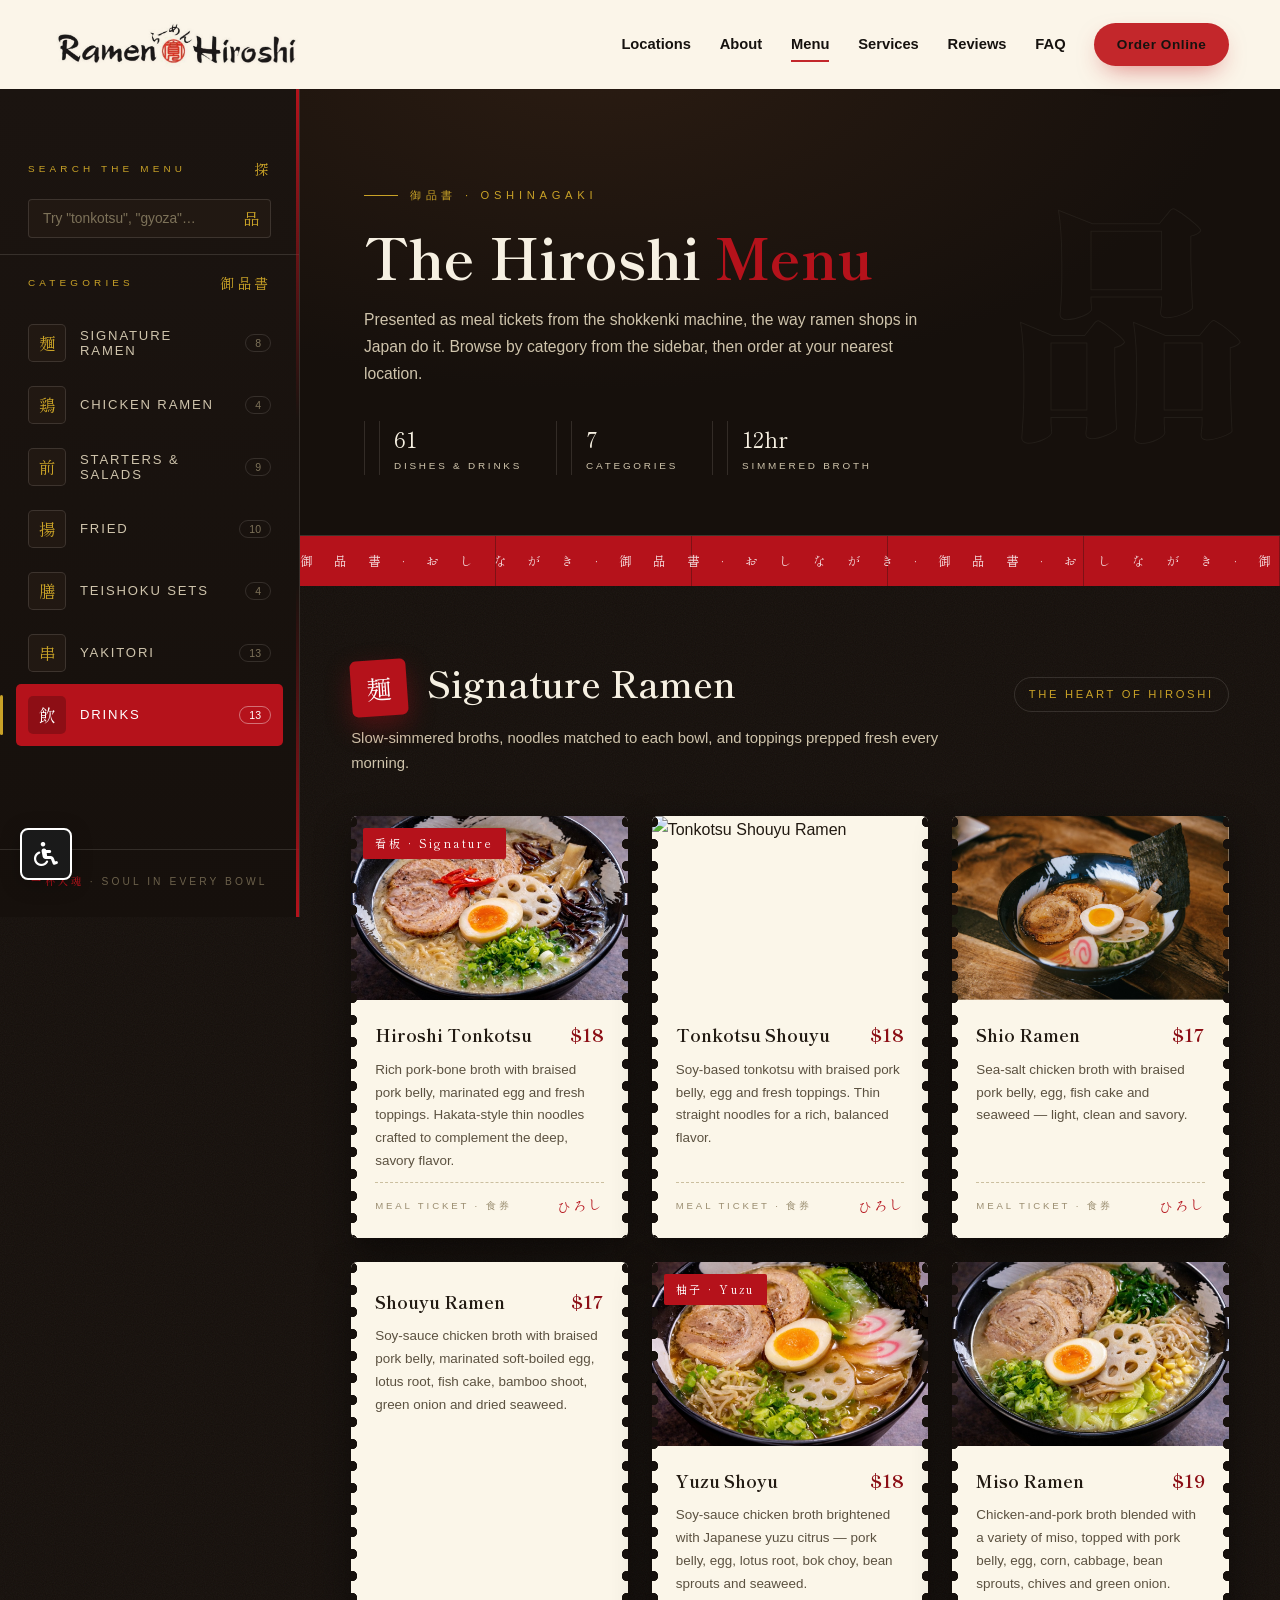
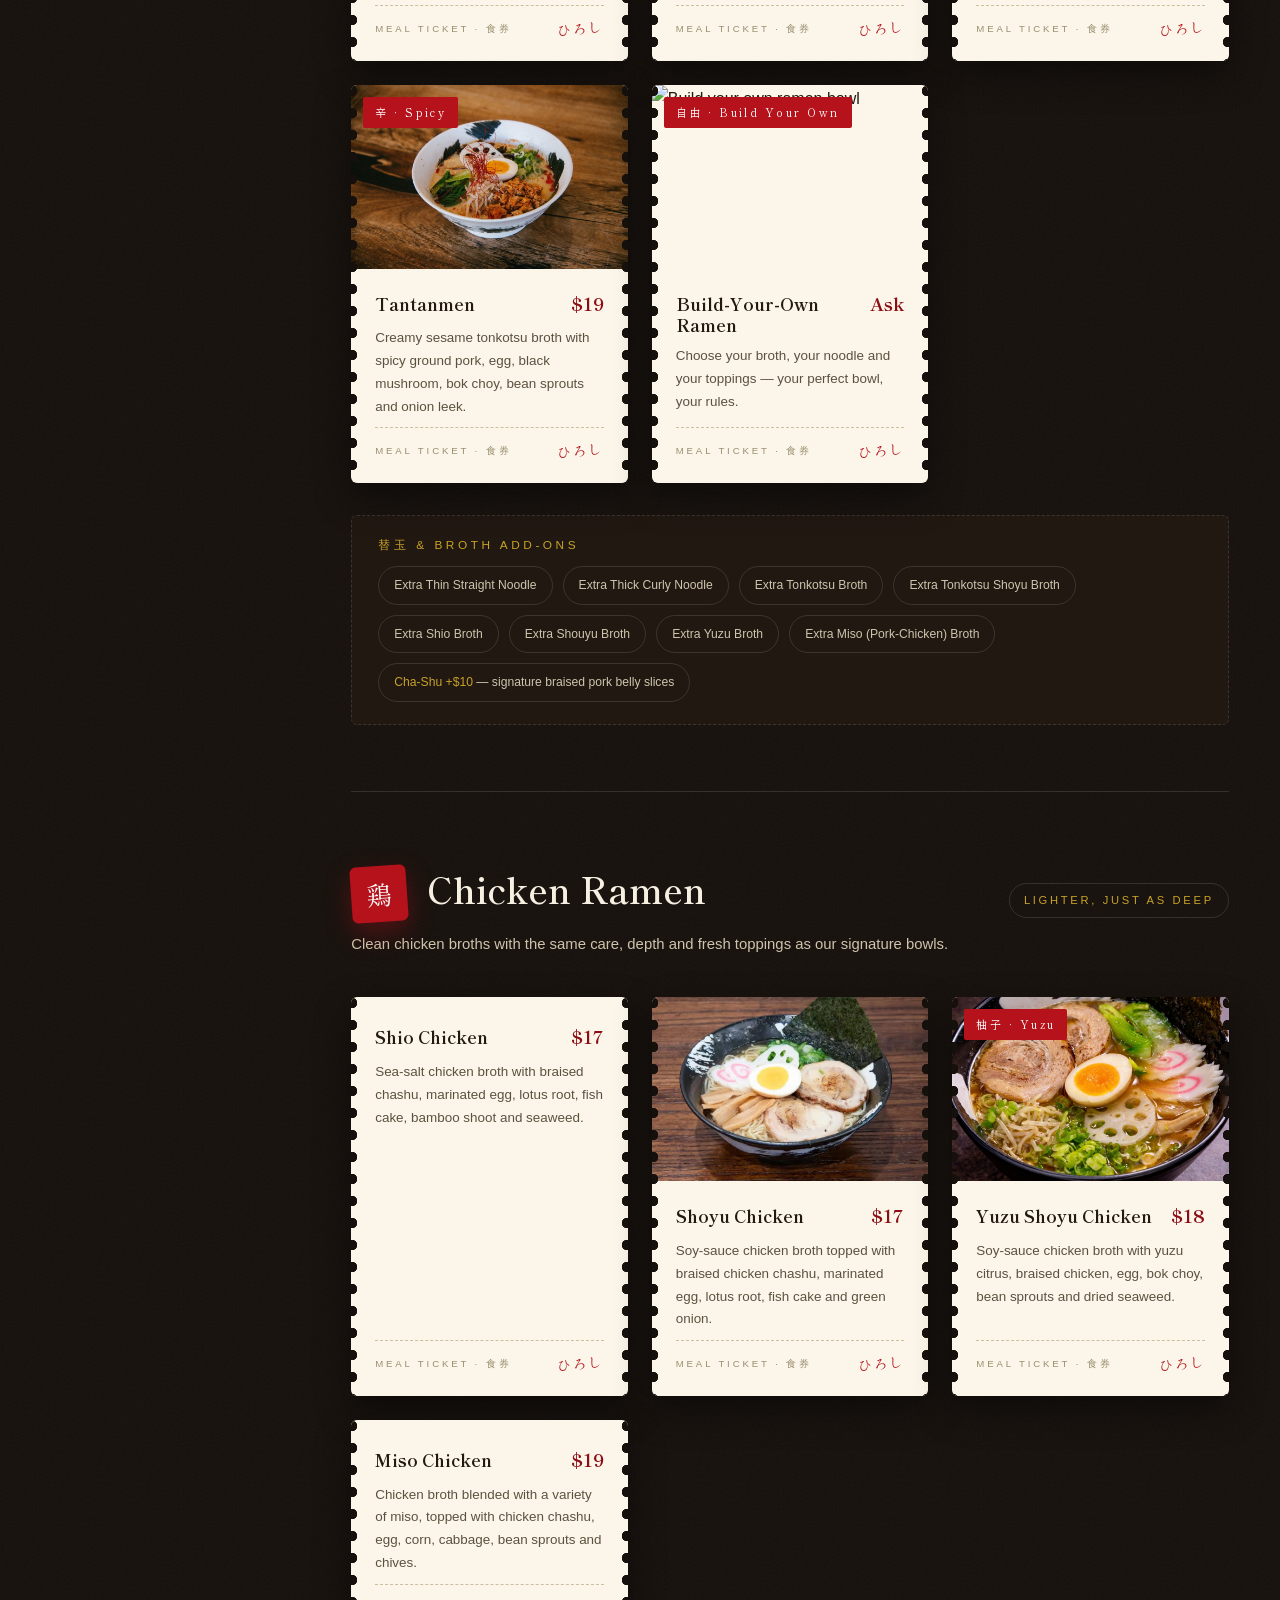
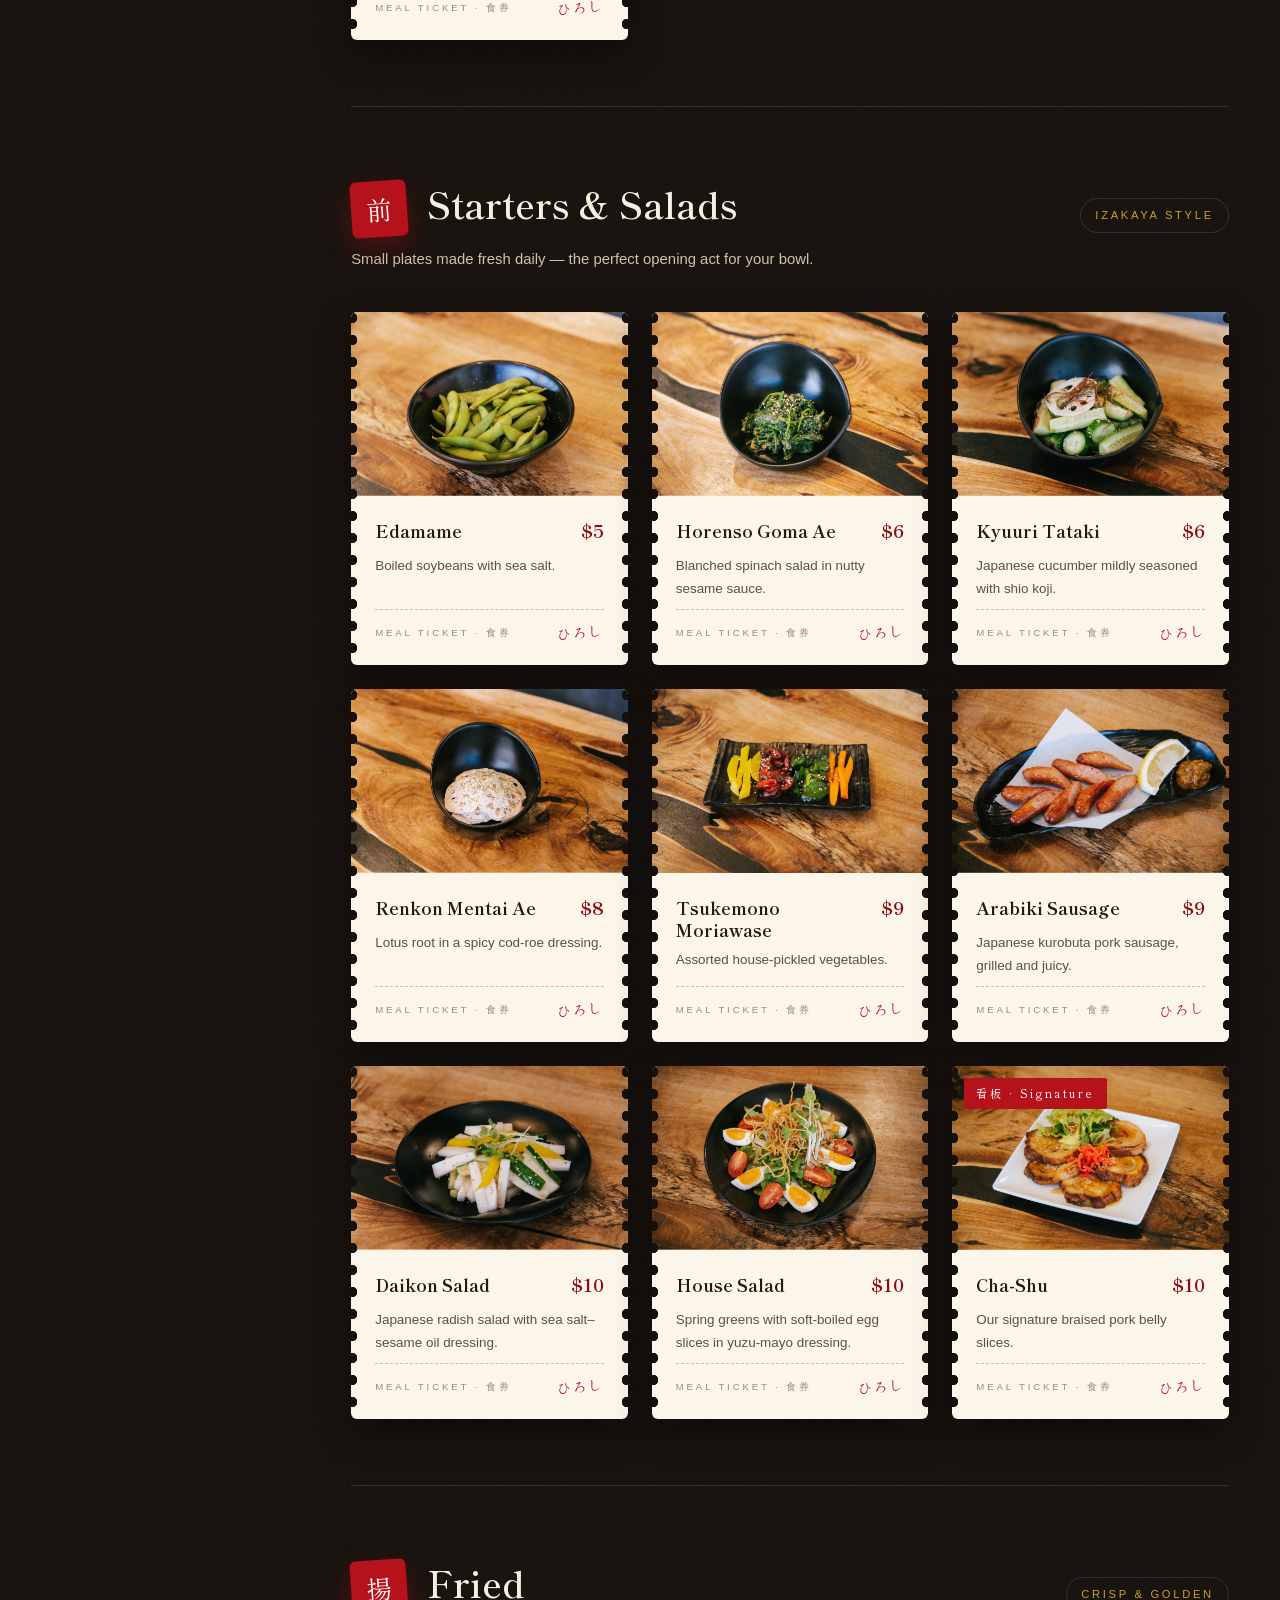
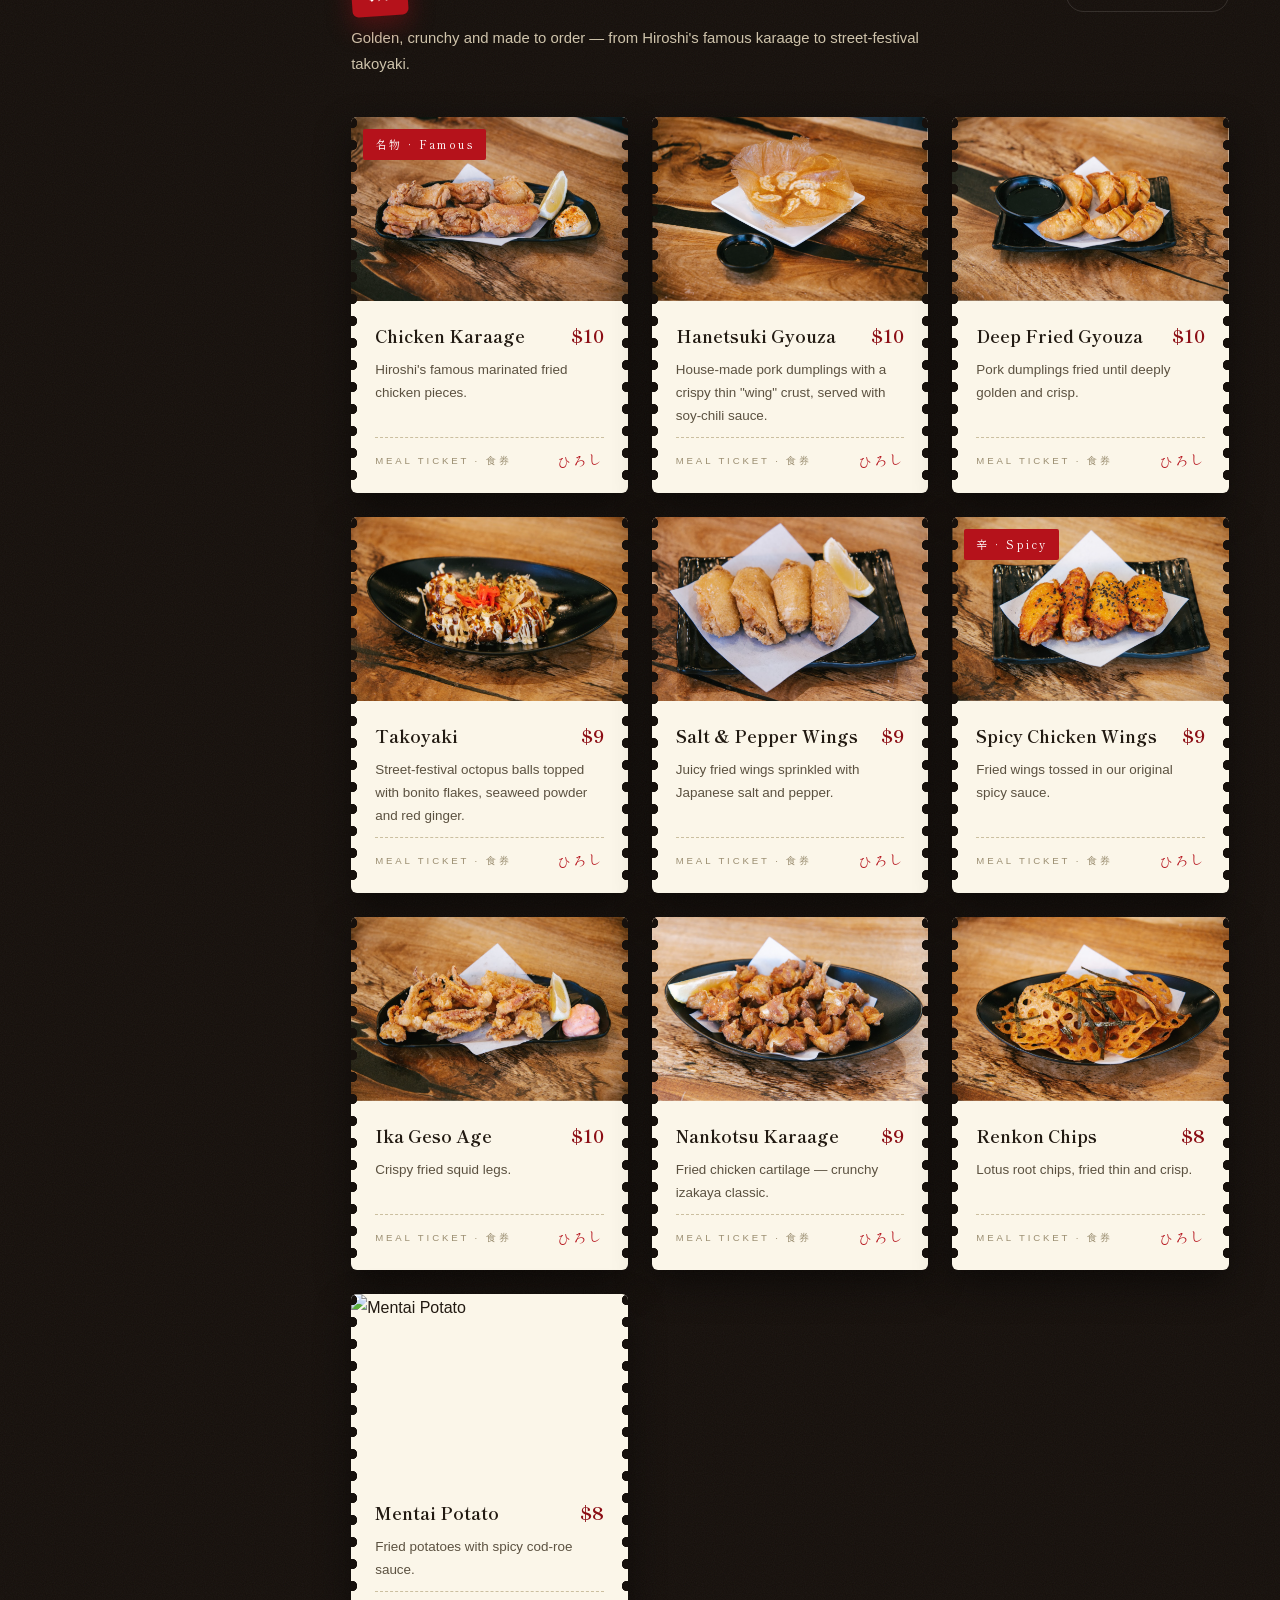
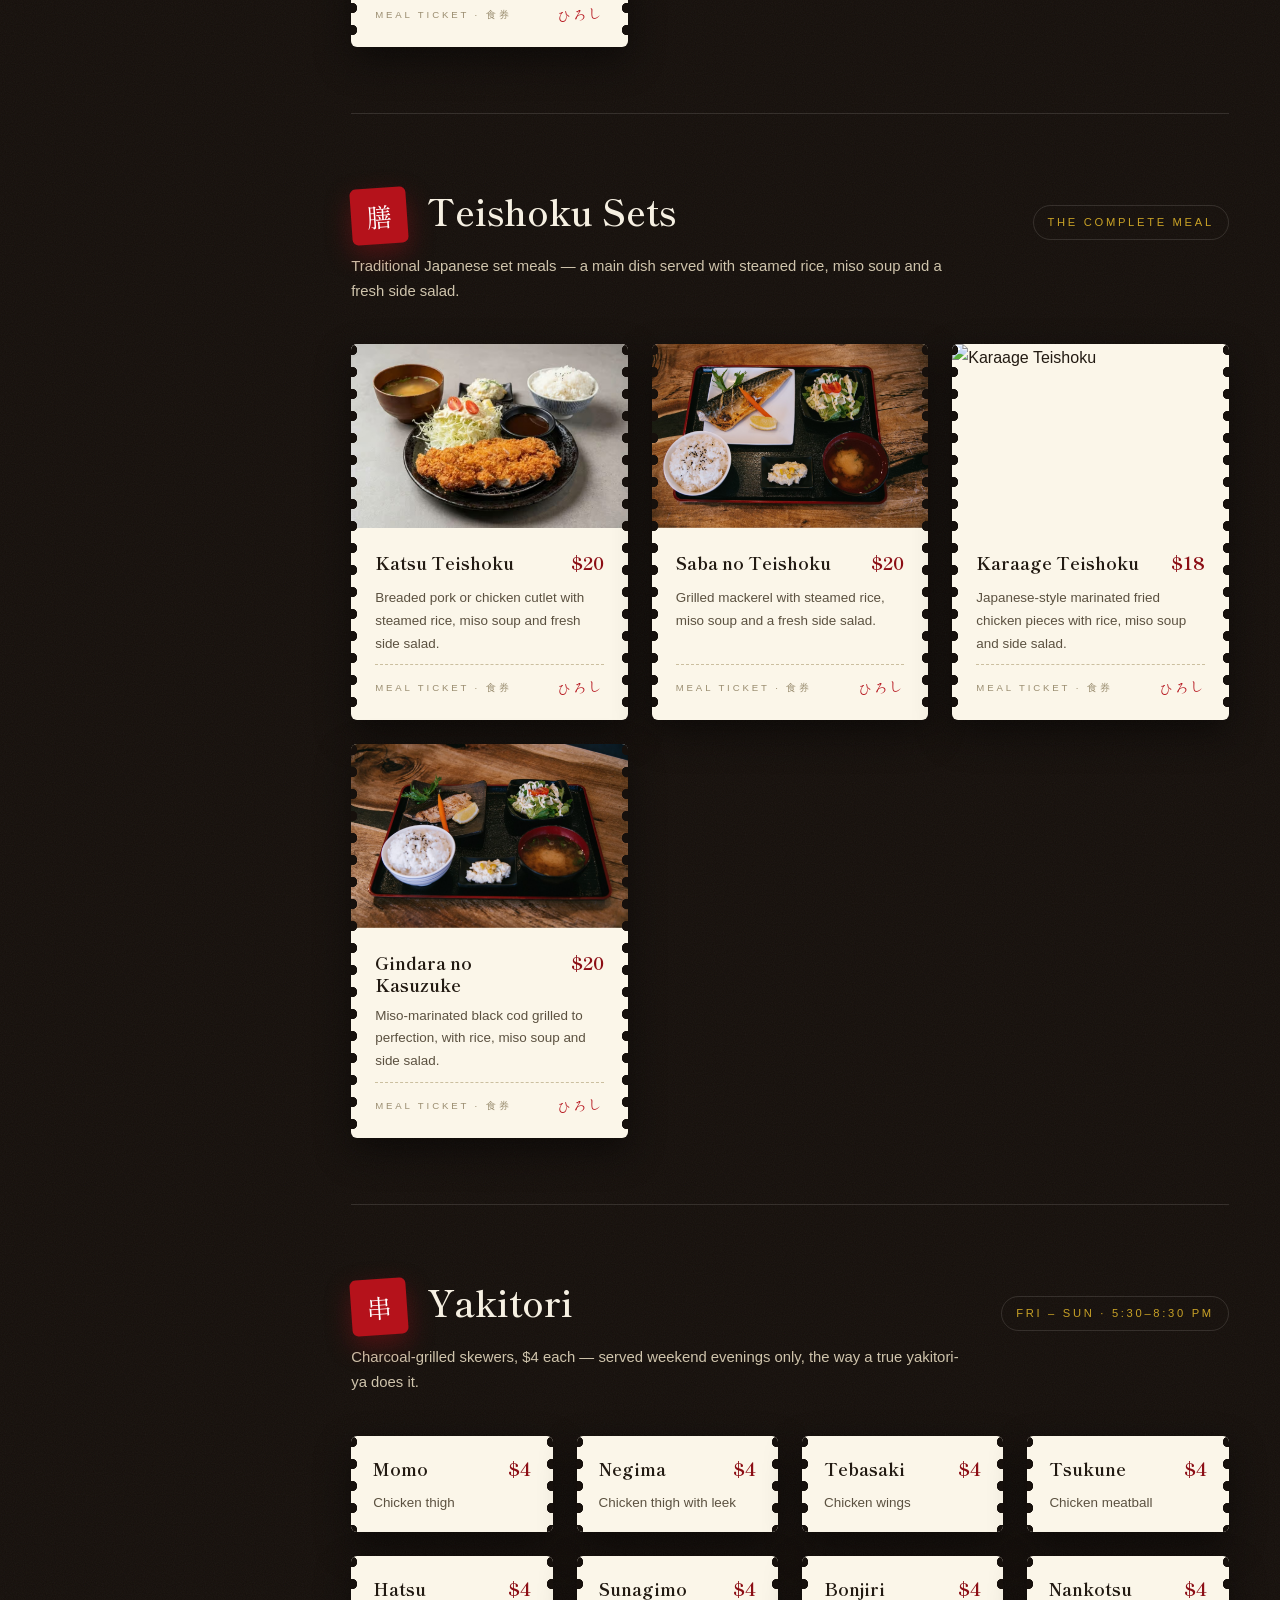
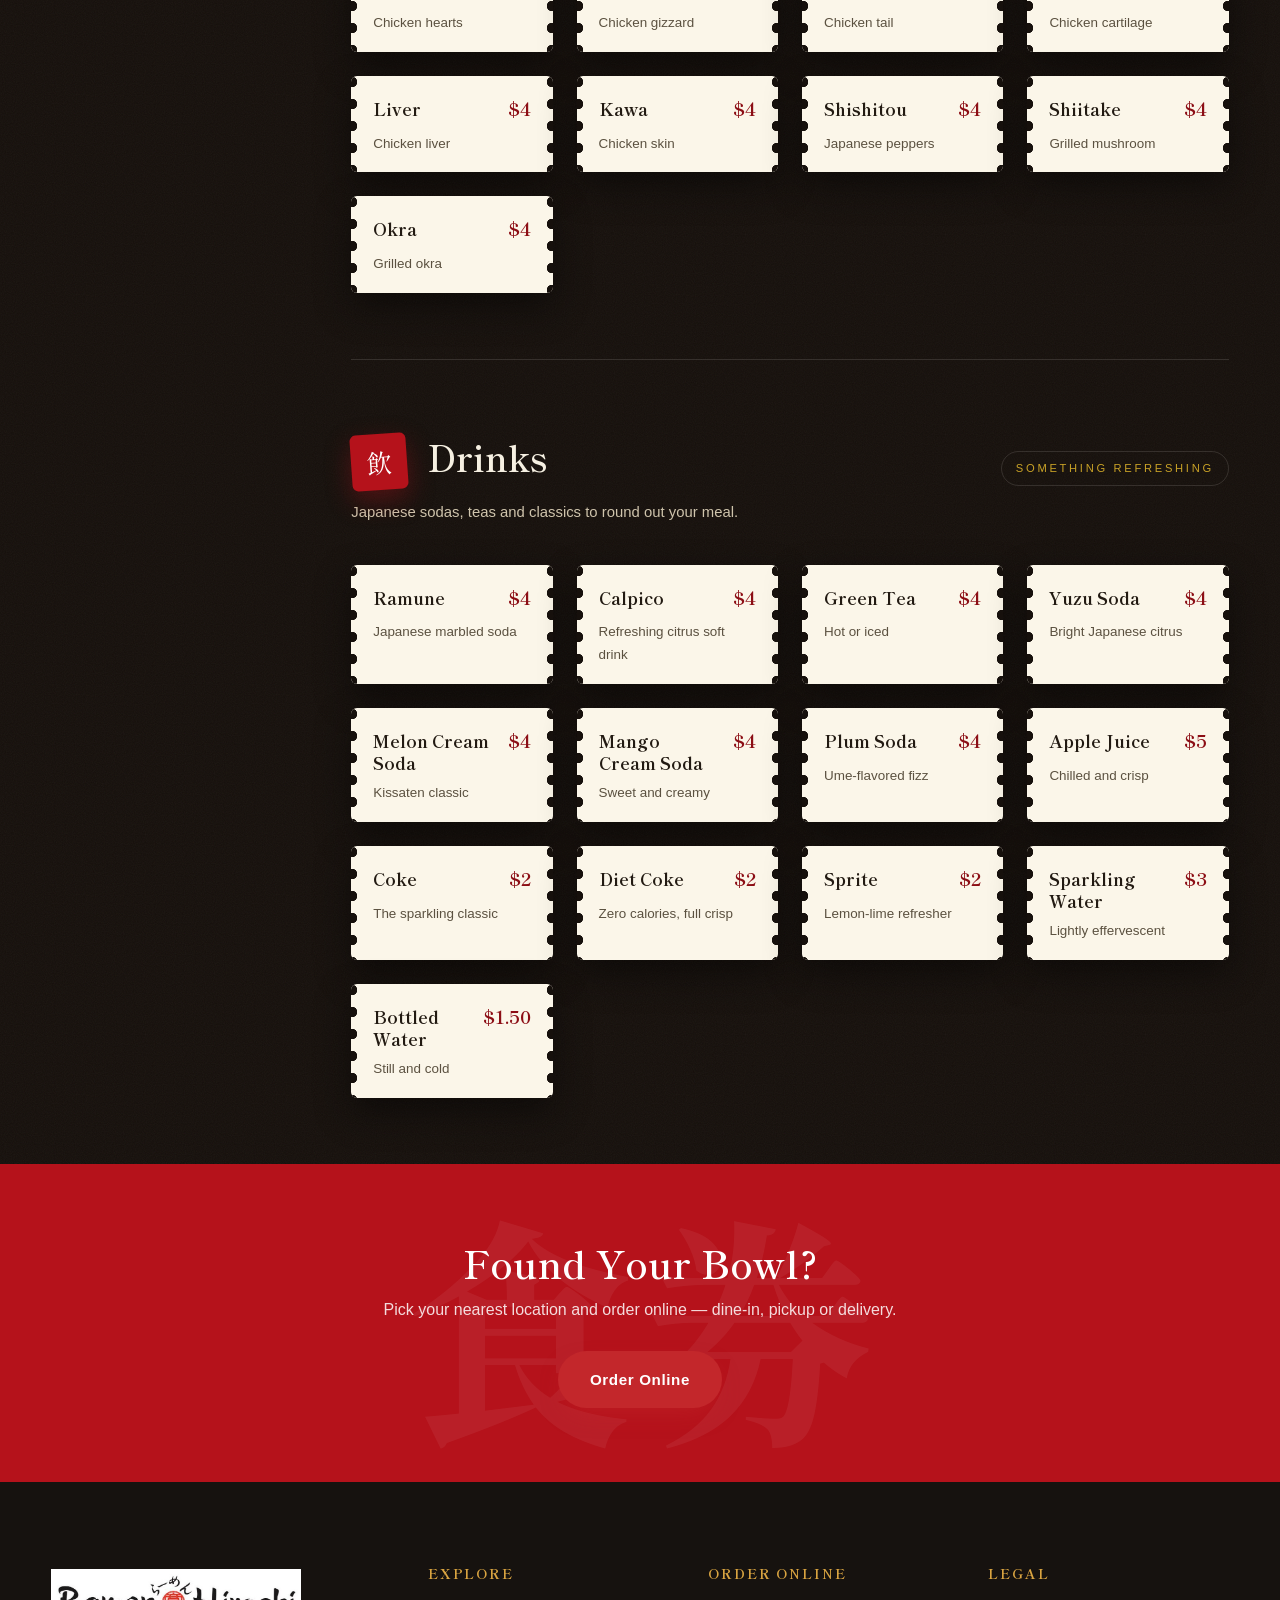
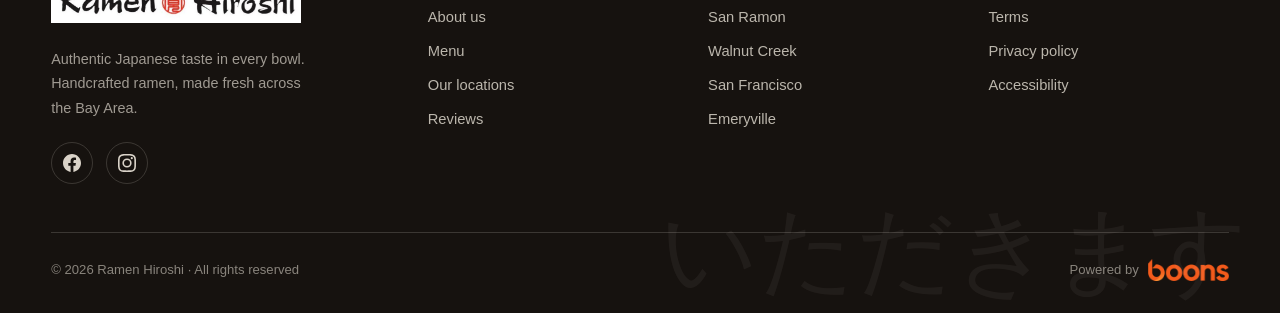
==== commit 212db25f: "Serve menu dish photos from local assets and refresh homepage Shio Ramen highlight. EOF  Co-authored" ====
--- a/menu.html
+++ b/menu.html
@@ -437,7 +437,7 @@
       <p class="cat-sub rv">Slow-simmered broths, noodles matched to each bowl, and toppings prepped fresh every morning.</p>
       <div class="tickets">
         <article class="ticket rv">
-          <div class="t-img"><span class="badge">看板 · Signature</span><img src="https://ramenhiroshi.com/wp-content/uploads/elementor/thumbs/Hiroshi-Tonkotsu-Ramen-roid1qa2828uf48nesoefd2sm1syrvfzfl6oorhac4.avif" alt="Hiroshi Tonkotsu Ramen"></div>
+          <div class="t-img"><span class="badge">看板 · Signature</span><img src="assets/hiroshi-tonkotsu-ramen.png" alt="Hiroshi Tonkotsu Ramen"></div>
           <div class="t-body">
             <div class="t-top"><h3>Hiroshi Tonkotsu</h3><span class="price">$18</span></div>
             <p>Rich pork-bone broth with braised pork belly, marinated egg and fresh toppings. Hakata-style thin noodles crafted to complement the deep, savory flavor.</p>
@@ -453,7 +453,7 @@
           </div>
         </article>
         <article class="ticket rv">
-          <div class="t-img"><img src="https://ramenhiroshi.com/wp-content/uploads/elementor/thumbs/Shio-Ramen-roid1lkv9w2et2fh68n9kw9hn4g4pdxbqxx9ado978.avif" alt="Shio Ramen"></div>
+          <div class="t-img"><img src="assets/shio-ramen.png" alt="Shio Ramen"></div>
           <div class="t-body">
             <div class="t-top"><h3>Shio Ramen</h3><span class="price">$17</span></div>
             <p>Sea-salt chicken broth with braised pork belly, egg, fish cake and seaweed — light, clean and savory.</p>
@@ -461,15 +461,14 @@
           </div>
         </article>
         <article class="ticket rv">
-          <div class="t-img"><img src="https://ramenhiroshi.com/wp-content/uploads/elementor/thumbs/Shoyu-Ramen-roid1ngjnk4zgacqv9gipvsetw6v4s4sf7888xlgus.avif" alt="Shouyu Ramen"></div>
-          <div class="t-body">
+          <div class="t-body" style="padding-top:24px">
             <div class="t-top"><h3>Shouyu Ramen</h3><span class="price">$17</span></div>
             <p>Soy-sauce chicken broth with braised pork belly, marinated soft-boiled egg, lotus root, fish cake, bamboo shoot, green onion and dried seaweed.</p>
             <div class="t-foot"><span>Meal Ticket · 食券</span><span class="stamp">ひろし</span></div>
           </div>
         </article>
         <article class="ticket rv">
-          <div class="t-img"><span class="badge">柚子 · Yuzu</span><img src="https://ramenhiroshi.com/wp-content/uploads/elementor/thumbs/Yuzu-Ramen-roid1mipgq3p4oe40r1w5e0y8ibhx31232kqrnmv10.avif" alt="Yuzu Shoyu Ramen"></div>
+          <div class="t-img"><span class="badge">柚子 · Yuzu</span><img src="assets/yuzu-shoyu-ramen.png" alt="Yuzu Shoyu Ramen"></div>
           <div class="t-body">
             <div class="t-top"><h3>Yuzu Shoyu</h3><span class="price">$18</span></div>
             <p>Soy-sauce chicken broth brightened with Japanese yuzu citrus — pork belly, egg, lotus root, bok choy, bean sprouts and seaweed.</p>
@@ -477,7 +476,7 @@
           </div>
         </article>
         <article class="ticket rv">
-          <div class="t-img"><img src="https://ramenhiroshi.com/wp-content/uploads/elementor/thumbs/Miso-Ramen1-roid1r7wewa4qq7a9b30zuu97fobzkjprpu661fw5w.avif" alt="Miso Ramen"></div>
+          <div class="t-img"><img src="assets/miso-ramen.png" alt="Miso Ramen"></div>
           <div class="t-body">
             <div class="t-top"><h3>Miso Ramen</h3><span class="price">$19</span></div>
             <p>Chicken-and-pork broth blended with a variety of miso, topped with pork belly, egg, corn, cabbage, bean sprouts, chives and green onion.</p>
@@ -485,7 +484,7 @@
           </div>
         </article>
         <article class="ticket rv">
-          <div class="t-img"><span class="badge">辛 · Spicy</span><img src="https://ramenhiroshi.com/wp-content/uploads/elementor/thumbs/Tantanmen-roid1pc8187k3ia0ka9ruvbc0nxlk6c93gj77hioic.avif" alt="Tantanmen"></div>
+          <div class="t-img"><span class="badge">辛 · Spicy</span><img src="assets/tantanmen.png" alt="Tantanmen"></div>
           <div class="t-body">
             <div class="t-top"><h3>Tantanmen</h3><span class="price">$19</span></div>
             <p>Creamy sesame tonkotsu broth with spicy ground pork, egg, black mushroom, bok choy, bean sprouts and onion leek.</p>
@@ -519,15 +518,14 @@
       <p class="cat-sub rv">Clean chicken broths with the same care, depth and fresh toppings as our signature bowls.</p>
       <div class="tickets">
         <article class="ticket rv">
-          <div class="t-img"><img src="https://ramenhiroshi.com/wp-content/uploads/elementor/thumbs/Shio-Chicken-Ramen-roid1oedue69rwbdprv5adjvfa28ch8irbvpq7k2ok.avif" alt="Shio Chicken Ramen"></div>
-          <div class="t-body">
+          <div class="t-body" style="padding-top:24px">
             <div class="t-top"><h3>Shio Chicken</h3><span class="price">$17</span></div>
             <p>Sea-salt chicken broth with braised chashu, marinated egg, lotus root, fish cake, bamboo shoot and seaweed.</p>
             <div class="t-foot"><span>Meal Ticket · 食券</span><span class="stamp">ひろし</span></div>
           </div>
         </article>
         <article class="ticket rv">
-          <div class="t-img"><img src="https://ramenhiroshi.com/wp-content/uploads/elementor/thumbs/Shoyu-Chicken-Ramen-rn2fdlvycmi15l1jkhnrwc03aqyxy2v5fbd23lwj2s.jpg" alt="Shoyu Chicken Ramen"></div>
+          <div class="t-img"><img src="assets/shoyu-chicken-ramen.png" alt="Shoyu Chicken Ramen"></div>
           <div class="t-body">
             <div class="t-top"><h3>Shoyu Chicken</h3><span class="price">$17</span></div>
             <p>Soy-sauce chicken broth topped with braised chicken chashu, marinated egg, lotus root, fish cake and green onion.</p>
@@ -535,7 +533,7 @@
           </div>
         </article>
         <article class="ticket rv">
-          <div class="t-img"><span class="badge">柚子 · Yuzu</span><img src="https://ramenhiroshi.com/wp-content/uploads/elementor/thumbs/Yuzu-Ramen-roid1mipgq3p4oe40r1w5e0y8ibhx31232kqrnmv10.avif" alt="Yuzu Shoyu Chicken Ramen"></div>
+          <div class="t-img"><span class="badge">柚子 · Yuzu</span><img src="assets/yuzu-shoyu-ramen.png" alt="Yuzu Shoyu Chicken Ramen"></div>
           <div class="t-body">
             <div class="t-top"><h3>Yuzu Shoyu Chicken</h3><span class="price">$18</span></div>
             <p>Soy-sauce chicken broth with yuzu citrus, braised chicken, egg, bok choy, bean sprouts and dried seaweed.</p>
@@ -543,8 +541,7 @@
           </div>
         </article>
         <article class="ticket rv">
-          <div class="t-img"><img src="https://ramenhiroshi.com/wp-content/uploads/elementor/thumbs/Miso-Chicken-Ramen-roid1oedue69rwbdprv5adjvfa28ch8irbvpq7k2ok.avif" alt="Miso Chicken Ramen"></div>
-          <div class="t-body">
+          <div class="t-body" style="padding-top:24px">
             <div class="t-top"><h3>Miso Chicken</h3><span class="price">$19</span></div>
             <p>Chicken broth blended with a variety of miso, topped with chicken chashu, egg, corn, cabbage, bean sprouts and chives.</p>
             <div class="t-foot"><span>Meal Ticket · 食券</span><span class="stamp">ひろし</span></div>
@@ -559,38 +556,39 @@
       <p class="cat-sub rv">Small plates made fresh daily — the perfect opening act for your bowl.</p>
       <div class="tickets">
         <article class="ticket rv">
-          <div class="t-img"><img src="https://ramenhiroshi.com/wp-content/uploads/elementor/thumbs/Edamame-roqzrpoft74ufd5qolw5hietuf3fp1p8fvwbzmv2y8.avif" alt="Edamame"></div>
+          <div class="t-img"><img src="assets/edamame.png" alt="Edamame"></div>
           <div class="t-body"><div class="t-top"><h3>Edamame</h3><span class="price">$5</span></div><p>Boiled soybeans with sea salt.</p><div class="t-foot"><span>Meal Ticket · 食券</span><span class="stamp">ひろし</span></div></div>
         </article>
         <article class="ticket rv">
-          <div class="t-img"><img src="https://ramenhiroshi.com/wp-content/uploads/elementor/thumbs/Horenso-Gomaae-roqzqax5oj30680ucw1eyh3rvcgs0kfau34mou02ac.avif" alt="Horenso Goma Ae"></div>
+          <div class="t-img"><img src="assets/horenso-goma-ae.png" alt="Horenso Goma Ae"></div>
           <div class="t-body"><div class="t-top"><h3>Horenso Goma Ae</h3><span class="price">$6</span></div><p>Blanched spinach salad in nutty sesame sauce.</p><div class="t-foot"><span>Meal Ticket · 食券</span><span class="stamp">ひろし</span></div></div>
         </article>
         <article class="ticket rv">
-          <div class="t-body" style="padding-top:24px"><div class="t-top"><h3>Kyuuri Tataki</h3><span class="price">$6</span></div><p>Japanese cucumber mildly seasoned with shio koji.</p><div class="t-foot"><span>Meal Ticket · 食券</span><span class="stamp">ひろし</span></div></div>
-        </article>
-        <article class="ticket rv">
-          <div class="t-img"><img src="https://ramenhiroshi.com/wp-content/uploads/elementor/thumbs/Renkon-Mentai-Ae-roidlf0dd571l3n6gb13ne8cikrpznllh12sjeag0k.avif" alt="Renkon Mentai Ae"></div>
+          <div class="t-img"><img src="assets/kyuuri-tataki.png" alt="Kyuuri Tataki"></div>
+          <div class="t-body"><div class="t-top"><h3>Kyuuri Tataki</h3><span class="price">$6</span></div><p>Japanese cucumber mildly seasoned with shio koji.</p><div class="t-foot"><span>Meal Ticket · 食券</span><span class="stamp">ひろし</span></div></div>
+        </article>
+        <article class="ticket rv">
+          <div class="t-img"><img src="assets/renkon-mentai-ae.png" alt="Renkon Mentai Ae"></div>
           <div class="t-body"><div class="t-top"><h3>Renkon Mentai Ae</h3><span class="price">$8</span></div><p>Lotus root in a spicy cod-roe dressing.</p><div class="t-foot"><span>Meal Ticket · 食券</span><span class="stamp">ひろし</span></div></div>
         </article>
         <article class="ticket rv">
-          <div class="t-img"><img src="https://ramenhiroshi.com/wp-content/uploads/elementor/thumbs/Tsukemono-Moriawase-roqzqzcym80gk31ce6lpraxrbd4bkp4blg3960ztsk.avif" alt="Tsukemono Moriawase"></div>
+          <div class="t-img"><img src="assets/tsukemono-moriawase.png" alt="Tsukemono Moriawase"></div>
           <div class="t-body"><div class="t-top"><h3>Tsukemono Moriawase</h3><span class="price">$9</span></div><p>Assorted house-pickled vegetables.</p><div class="t-foot"><span>Meal Ticket · 食券</span><span class="stamp">ひろし</span></div></div>
         </article>
         <article class="ticket rv">
-          <div class="t-img"><img src="https://ramenhiroshi.com/wp-content/uploads/elementor/thumbs/Arabiki-Sausage-ror0g2nuxmhdbjrvfmz2lv3w2x0w6nessgkcqsqrow.avif" alt="Arabiki Sausage"></div>
+          <div class="t-img"><img src="assets/arabiki-sausage.png" alt="Arabiki Sausage"></div>
           <div class="t-body"><div class="t-top"><h3>Arabiki Sausage</h3><span class="price">$9</span></div><p>Japanese kurobuta pork sausage, grilled and juicy.</p><div class="t-foot"><span>Meal Ticket · 食券</span><span class="stamp">ひろし</span></div></div>
         </article>
         <article class="ticket rv">
-          <div class="t-img"><img src="https://ramenhiroshi.com/wp-content/uploads/elementor/thumbs/Daikon-Salad-rn1sio6qwbyojseixrsdwzy0gf48xtv6a5reci2ums.jpg" alt="Daikon Salad"></div>
+          <div class="t-img"><img src="assets/daikon-salad.png" alt="Daikon Salad"></div>
           <div class="t-body"><div class="t-top"><h3>Daikon Salad</h3><span class="price">$10</span></div><p>Japanese radish salad with sea salt–sesame oil dressing.</p><div class="t-foot"><span>Meal Ticket · 食券</span><span class="stamp">ひろし</span></div></div>
         </article>
         <article class="ticket rv">
-          <div class="t-img"><img src="https://ramenhiroshi.com/wp-content/uploads/elementor/thumbs/House-Salad-ror00ig1wr249r6zqswjjed0505am7yckm7hc0v4pg.avif" alt="House Salad"></div>
+          <div class="t-img"><img src="assets/house-salad.png" alt="House Salad"></div>
           <div class="t-body"><div class="t-top"><h3>House Salad</h3><span class="price">$10</span></div><p>Spring greens with soft-boiled egg slices in yuzu-mayo dressing.</p><div class="t-foot"><span>Meal Ticket · 食券</span><span class="stamp">ひろし</span></div></div>
         </article>
         <article class="ticket rv">
-          <div class="t-img"><span class="badge">看板 · Signature</span><img src="https://ramenhiroshi.com/wp-content/uploads/elementor/thumbs/Cha-Shu-roidpusxmz9set72j83of9wpi2w4c77yqzzc4fpims.avif" alt="Cha-Shu braised pork belly"></div>
+          <div class="t-img"><span class="badge">看板 · Signature</span><img src="assets/cha-shu.png" alt="Cha-Shu braised pork belly"></div>
           <div class="t-body"><div class="t-top"><h3>Cha-Shu</h3><span class="price">$10</span></div><p>Our signature braised pork belly slices.</p><div class="t-foot"><span>Meal Ticket · 食券</span><span class="stamp">ひろし</span></div></div>
         </article>
       </div>
@@ -602,38 +600,39 @@
       <p class="cat-sub rv">Golden, crunchy and made to order — from Hiroshi's famous karaage to street-festival takoyaki.</p>
       <div class="tickets">
         <article class="ticket rv">
-          <div class="t-img"><span class="badge">名物 · Famous</span><img src="https://ramenhiroshi.com/wp-content/uploads/elementor/thumbs/Chicken-Karaage-ror0n95h9g6v645ry4sld5rhjm1zul8k16fec1585w.avif" alt="Chicken Karaage"></div>
+          <div class="t-img"><span class="badge">名物 · Famous</span><img src="assets/chicken-karaage.png" alt="Chicken Karaage"></div>
           <div class="t-body"><div class="t-top"><h3>Chicken Karaage</h3><span class="price">$10</span></div><p>Hiroshi's famous marinated fried chicken pieces.</p><div class="t-foot"><span>Meal Ticket · 食券</span><span class="stamp">ひろし</span></div></div>
         </article>
         <article class="ticket rv">
-          <div class="t-img"><img src="https://ramenhiroshi.com/wp-content/uploads/elementor/thumbs/Hanetsuki-Gyoza-ror0r659qljvjmgz2tqmr66mner1x6sakka8bjc68k.avif" alt="Hanetsuki Gyoza"></div>
+          <div class="t-img"><img src="assets/hanetsuki-gyoza.png" alt="Hanetsuki Gyoza"></div>
           <div class="t-body"><div class="t-top"><h3>Hanetsuki Gyouza</h3><span class="price">$10</span></div><p>House-made pork dumplings with a crispy thin "wing" crust, served with soy-chili sauce.</p><div class="t-foot"><span>Meal Ticket · 食券</span><span class="stamp">ひろし</span></div></div>
         </article>
         <article class="ticket rv">
-          <div class="t-img"><img src="https://ramenhiroshi.com/wp-content/uploads/elementor/thumbs/Deep-Fried-Gyoza-ror0gvsuthl9bgljphki95r6hv19t9mh8gsemdjkc0.avif" alt="Deep Fried Gyoza"></div>
+          <div class="t-img"><img src="assets/deep-fried-gyoza.png" alt="Deep Fried Gyoza"></div>
           <div class="t-body"><div class="t-top"><h3>Deep Fried Gyouza</h3><span class="price">$10</span></div><p>Pork dumplings fried until deeply golden and crisp.</p><div class="t-foot"><span>Meal Ticket · 食券</span><span class="stamp">ひろし</span></div></div>
         </article>
         <article class="ticket rv">
-          <div class="t-img"><img src="https://ramenhiroshi.com/wp-content/uploads/elementor/thumbs/Takoyaki-ror0xp4x2slx0c69ir88ux01205nicdm7ox3okm10w.avif" alt="Takoyaki"></div>
+          <div class="t-img"><img src="assets/takoyaki.png" alt="Takoyaki"></div>
           <div class="t-body"><div class="t-top"><h3>Takoyaki</h3><span class="price">$9</span></div><p>Street-festival octopus balls topped with bonito flakes, seaweed powder and red ginger.</p><div class="t-foot"><span>Meal Ticket · 食券</span><span class="stamp">ひろし</span></div></div>
         </article>
         <article class="ticket rv">
-          <div class="t-img"><img src="https://ramenhiroshi.com/wp-content/uploads/elementor/thumbs/Salt-Pepper-Chicken-Wings-ror0ko3gcgru2x3klmhespd0mqdhtdnk37dt7hxh9s.avif" alt="Salt and Pepper Chicken Wings"></div>
+          <div class="t-img"><img src="assets/salt-pepper-wings.png" alt="Salt and Pepper Chicken Wings"></div>
           <div class="t-body"><div class="t-top"><h3>Salt &amp; Pepper Wings</h3><span class="price">$9</span></div><p>Juicy fried wings sprinkled with Japanese salt and pepper.</p><div class="t-foot"><span>Meal Ticket · 食券</span><span class="stamp">ひろし</span></div></div>
         </article>
         <article class="ticket rv">
-          <div class="t-img"><span class="badge">辛 · Spicy</span><img src="https://ramenhiroshi.com/wp-content/uploads/elementor/thumbs/Spicy-Chicken-Wings-ror0splqxtnskm8f2zpmca6tp55pjbwgg6rvmv1y1g.avif" alt="Spicy Chicken Wings"></div>
+          <div class="t-img"><span class="badge">辛 · Spicy</span><img src="assets/spicy-chicken-wings.png" alt="Spicy Chicken Wings"></div>
           <div class="t-body"><div class="t-top"><h3>Spicy Chicken Wings</h3><span class="price">$9</span></div><p>Fried wings tossed in our original spicy sauce.</p><div class="t-foot"><span>Meal Ticket · 食券</span><span class="stamp">ひろし</span></div></div>
         </article>
         <article class="ticket rv">
-          <div class="t-img"><img src="https://ramenhiroshi.com/wp-content/uploads/elementor/thumbs/Ika-Geso-Age-ror0hm4c4ulacjjbfsy26z434nfjssiyo32024gjhs.avif" alt="Ika Geso Age"></div>
+          <div class="t-img"><img src="assets/ika-geso-age.png" alt="Ika Geso Age"></div>
           <div class="t-body"><div class="t-top"><h3>Ika Geso Age</h3><span class="price">$10</span></div><p>Crispy fried squid legs.</p><div class="t-foot"><span>Meal Ticket · 食券</span><span class="stamp">ひろし</span></div></div>
         </article>
         <article class="ticket rv">
-          <div class="t-body" style="padding-top:24px"><div class="t-top"><h3>Nankotsu Karaage</h3><span class="price">$9</span></div><p>Fried chicken cartilage — crunchy izakaya classic.</p><div class="t-foot"><span>Meal Ticket · 食券</span><span class="stamp">ひろし</span></div></div>
-        </article>
-        <article class="ticket rv">
-          <div class="t-img"><img src="https://ramenhiroshi.com/wp-content/uploads/elementor/thumbs/Renkon-Chips-ror0rwgr1yjwkpeqt546ozjja75bwpos06jtra95ec.avif" alt="Renkon Chips"></div>
+          <div class="t-img"><img src="assets/nankotsu-karaage.png" alt="Nankotsu Karaage"></div>
+          <div class="t-body"><div class="t-top"><h3>Nankotsu Karaage</h3><span class="price">$9</span></div><p>Fried chicken cartilage — crunchy izakaya classic.</p><div class="t-foot"><span>Meal Ticket · 食券</span><span class="stamp">ひろし</span></div></div>
+        </article>
+        <article class="ticket rv">
+          <div class="t-img"><img src="assets/renkon-chips.png" alt="Renkon Chips"></div>
           <div class="t-body"><div class="t-top"><h3>Renkon Chips</h3><span class="price">$8</span></div><p>Lotus root chips, fried thin and crisp.</p><div class="t-foot"><span>Meal Ticket · 食券</span><span class="stamp">ひろし</span></div></div>
         </article>
         <article class="ticket rv">
@@ -649,11 +648,11 @@
       <p class="cat-sub rv">Traditional Japanese set meals — a main dish served with steamed rice, miso soup and a fresh side salad.</p>
       <div class="tickets">
         <article class="ticket rv">
-          <div class="t-img"><img src="https://ramenhiroshi.com/wp-content/uploads/elementor/thumbs/IMG_0550-1-roshf7bdiv2sn6dmkw9yt7q3srg5hqwix1wmtu2l5g.jpeg" alt="Katsu Teishoku"></div>
+          <div class="t-img"><img src="assets/chicken-katsu-teishoku.png" alt="Katsu Teishoku"></div>
           <div class="t-body"><div class="t-top"><h3>Katsu Teishoku</h3><span class="price">$20</span></div><p>Breaded pork or chicken cutlet with steamed rice, miso soup and fresh side salad.</p><div class="t-foot"><span>Meal Ticket · 食券</span><span class="stamp">ひろし</span></div></div>
         </article>
         <article class="ticket rv">
-          <div class="t-img"><img src="https://ramenhiroshi.com/wp-content/uploads/elementor/thumbs/38EF0078-E1C7-405A-9235-CCF7E646DDF1_L0_001-8_2_2024-5_25_48-PM-rosh0alj4go2hu18my9zrh5wlqxkekpsj9edsu6duc.jpeg" alt="Saba no Teishoku"></div>
+          <div class="t-img"><img src="assets/saba-no-teishoku.png" alt="Saba no Teishoku"></div>
           <div class="t-body"><div class="t-top"><h3>Saba no Teishoku</h3><span class="price">$20</span></div><p>Grilled mackerel with steamed rice, miso soup and a fresh side salad.</p><div class="t-foot"><span>Meal Ticket · 食券</span><span class="stamp">ひろし</span></div></div>
         </article>
         <article class="ticket rv">
@@ -661,7 +660,7 @@
           <div class="t-body"><div class="t-top"><h3>Karaage Teishoku</h3><span class="price">$18</span></div><p>Japanese-style marinated fried chicken pieces with rice, miso soup and side salad.</p><div class="t-foot"><span>Meal Ticket · 食券</span><span class="stamp">ひろし</span></div></div>
         </article>
         <article class="ticket rv">
-          <div class="t-img"><img src="https://ramenhiroshi.com/wp-content/uploads/elementor/thumbs/3CFEE9F6-FFE1-42C3-B045-217DEAD07423_L0_001-8_2_2024-5_44_39-PM-rosh1c72pu3je8imjej2j7ocd5s8ygv20fhszwmmxg.jpeg" alt="Gindara no Kasuzuke"></div>
+          <div class="t-img"><img src="assets/gindara-no-kasuzuke.png" alt="Gindara no Kasuzuke"></div>
           <div class="t-body"><div class="t-top"><h3>Gindara no Kasuzuke</h3><span class="price">$20</span></div><p>Miso-marinated black cod grilled to perfection, with rice, miso soup and side salad.</p><div class="t-foot"><span>Meal Ticket · 食券</span><span class="stamp">ひろし</span></div></div>
         </article>
       </div>
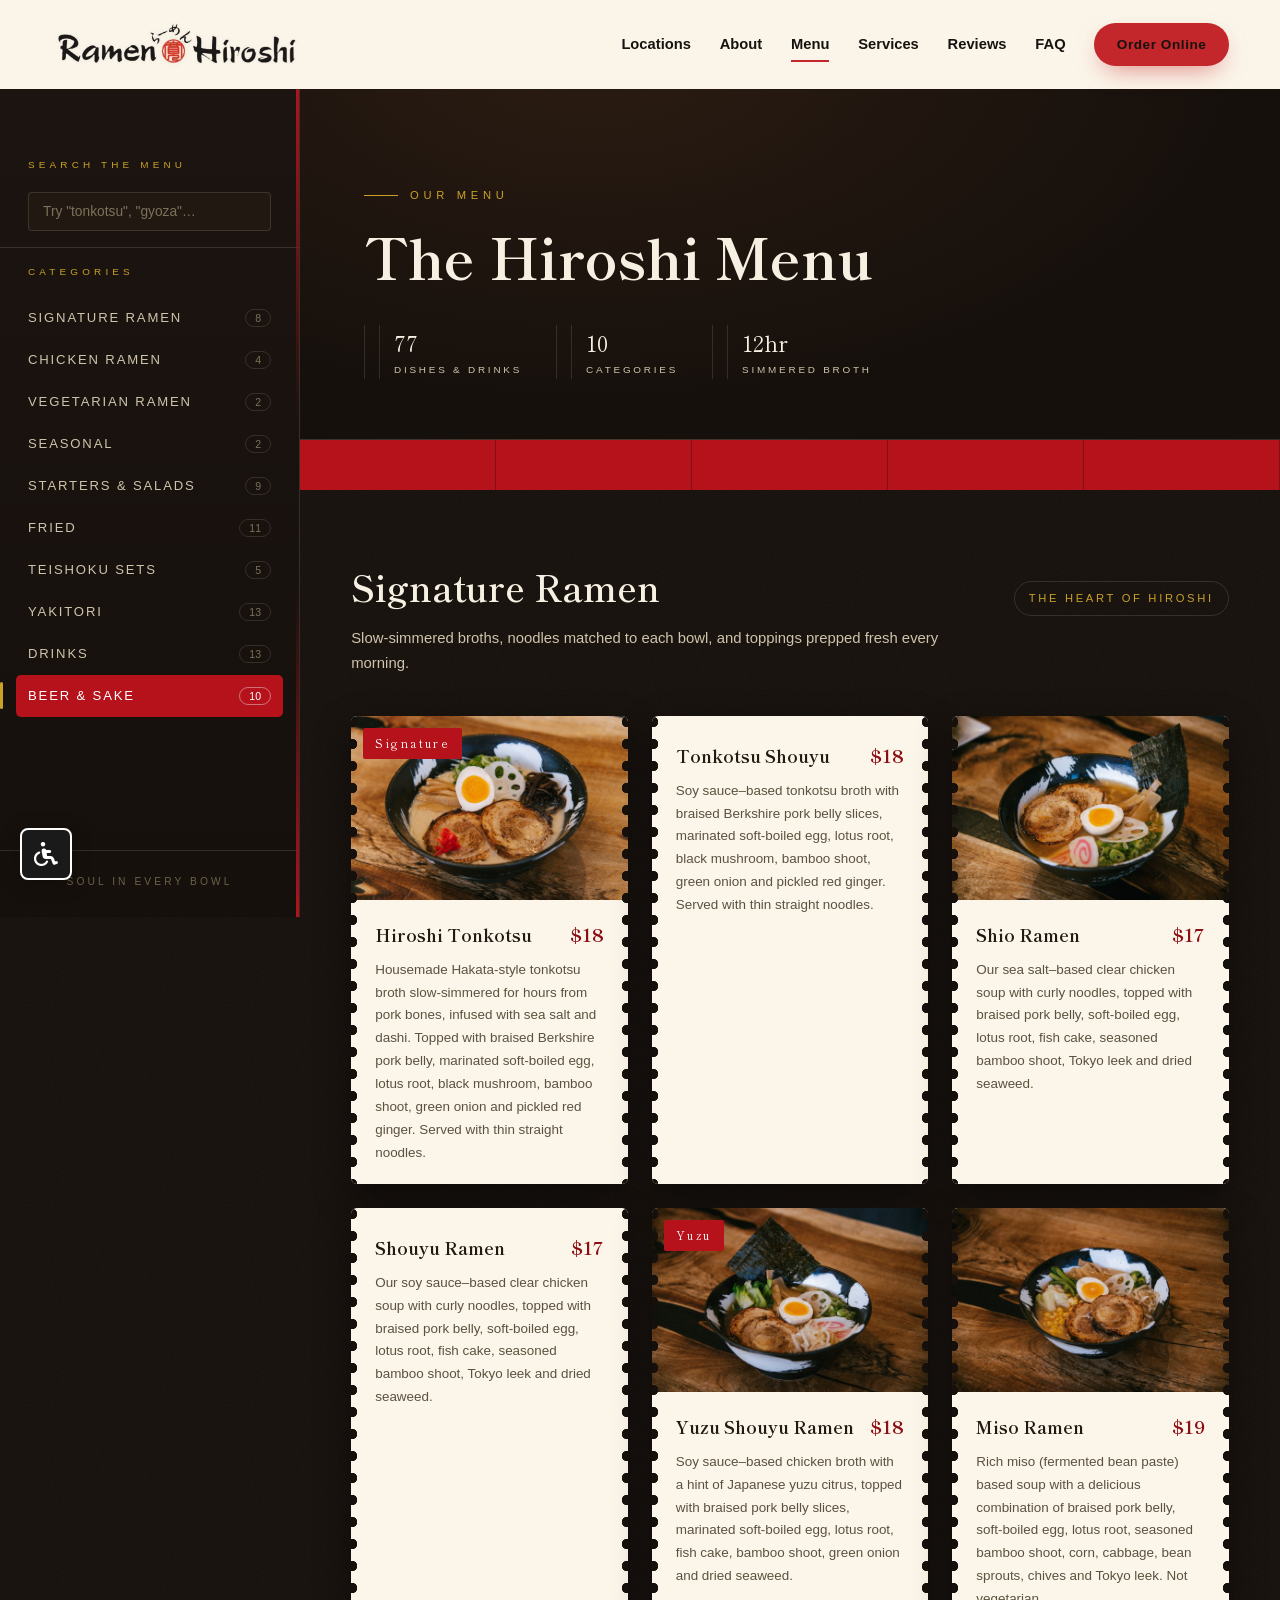
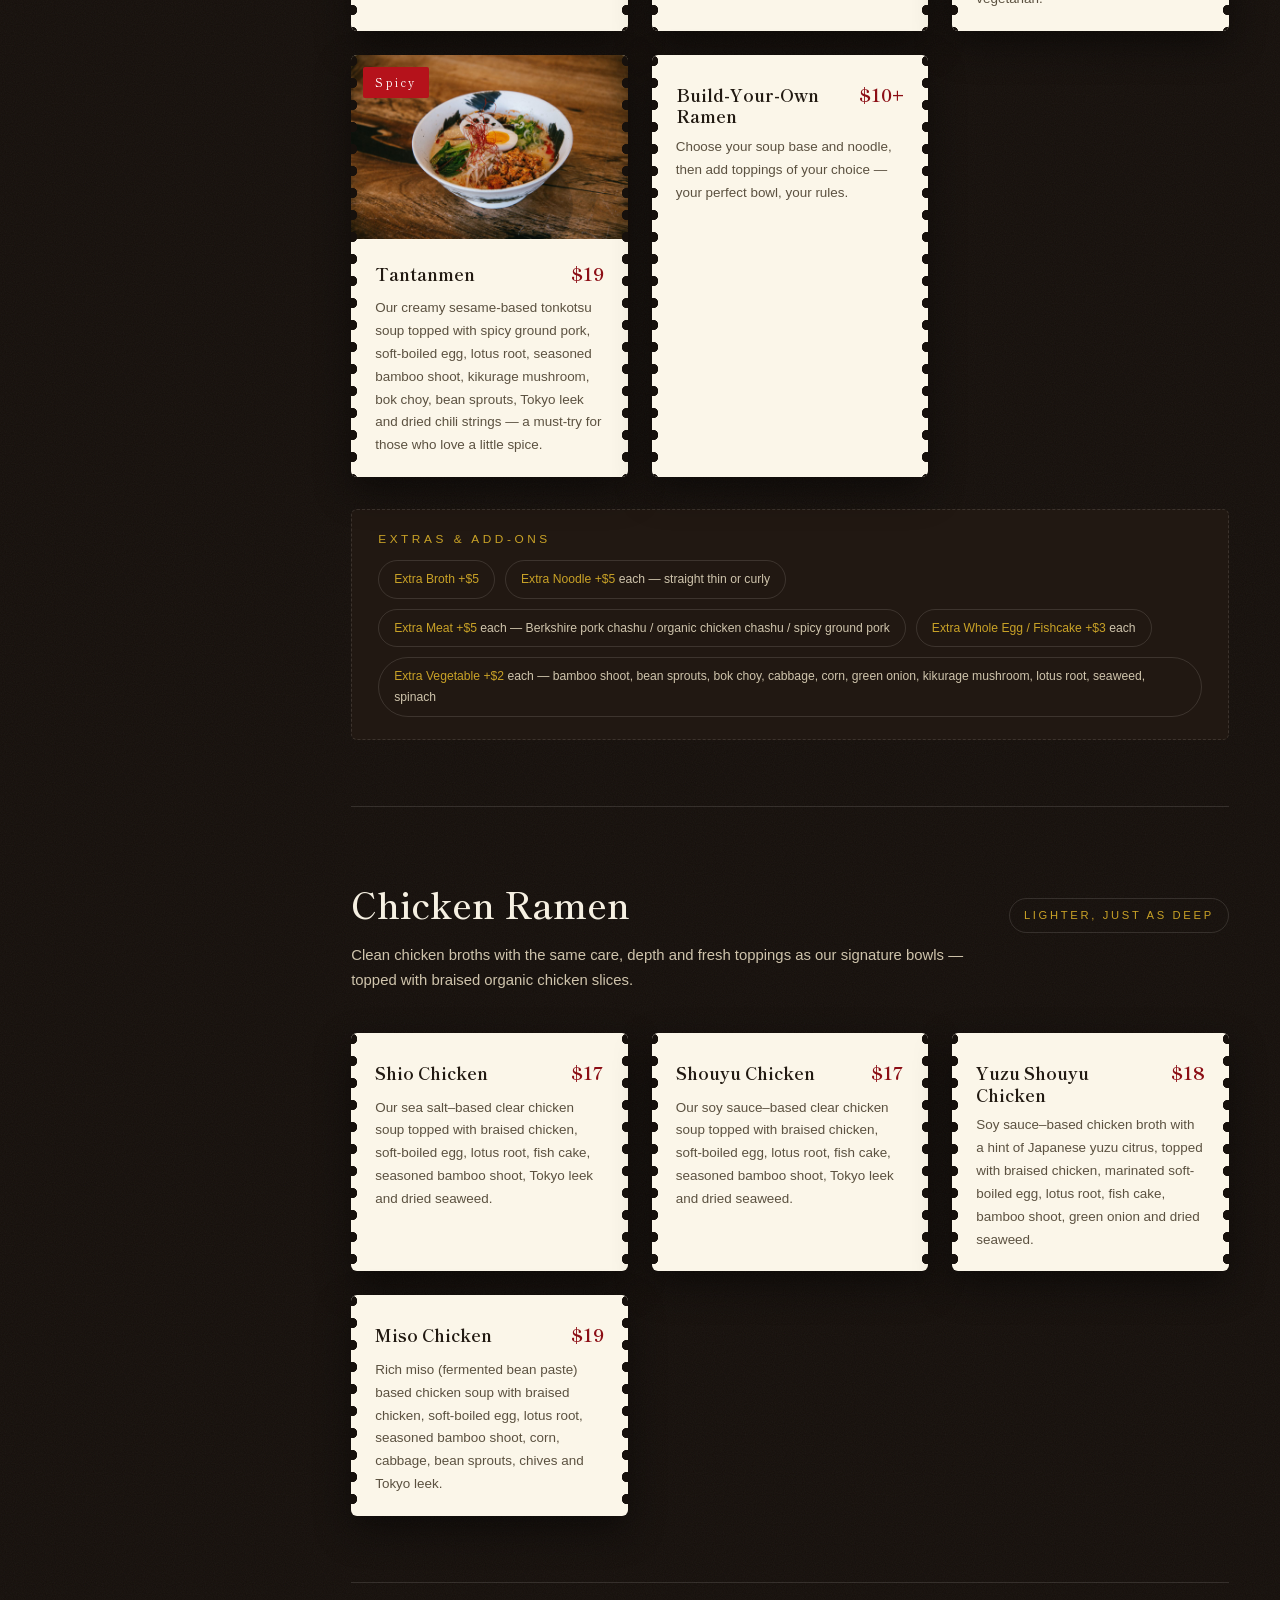
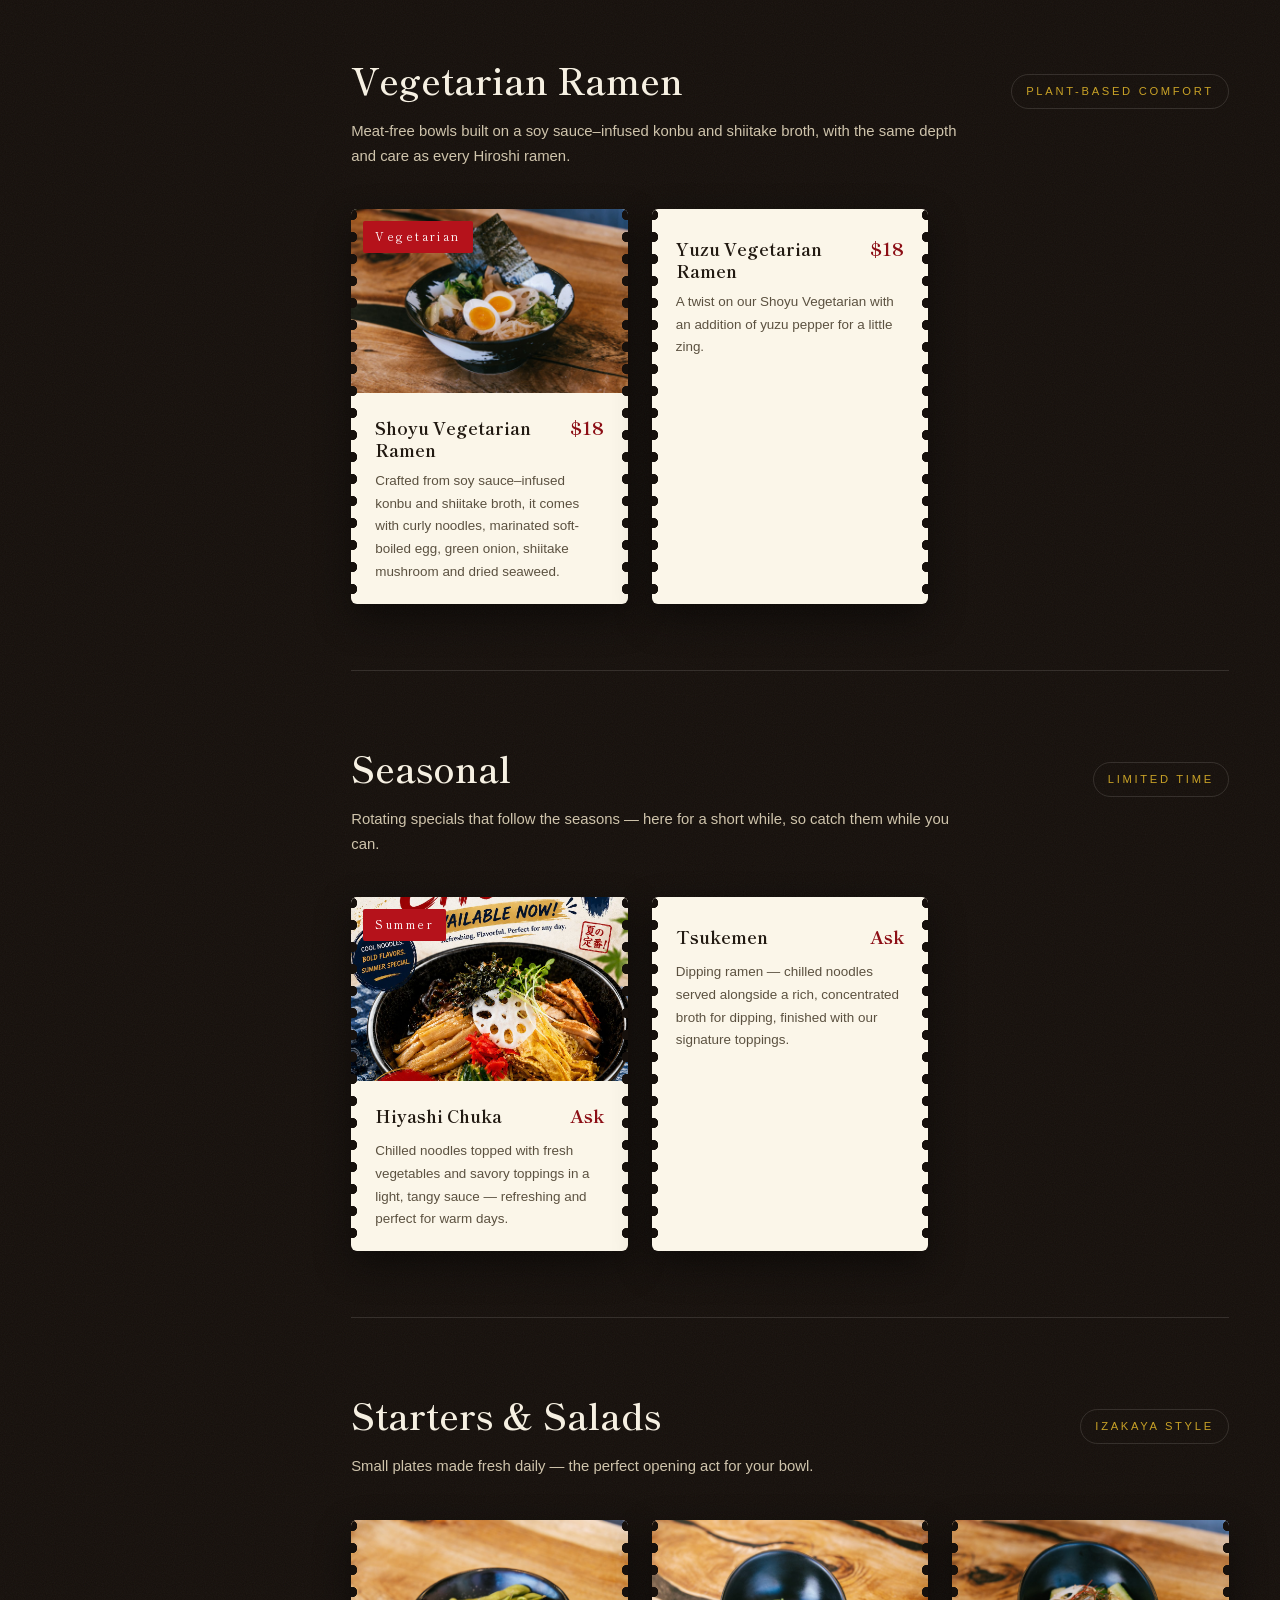
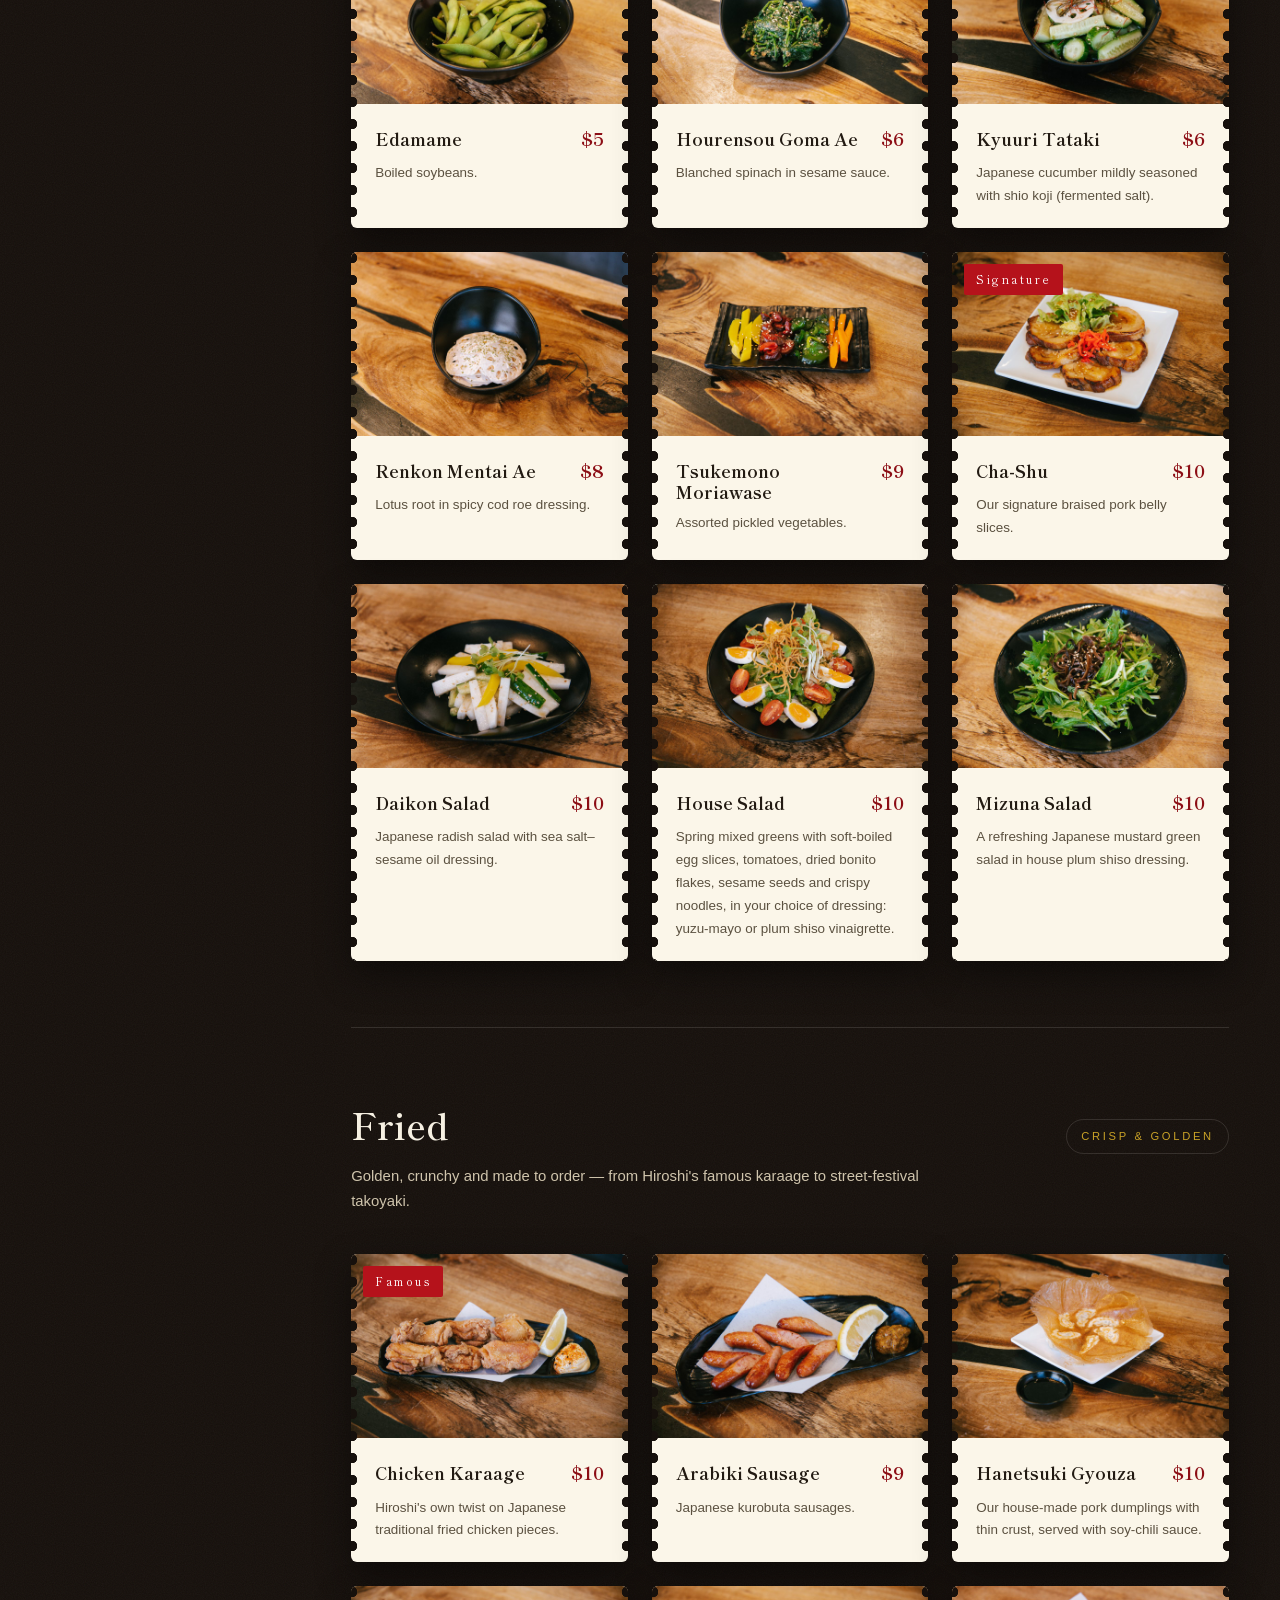
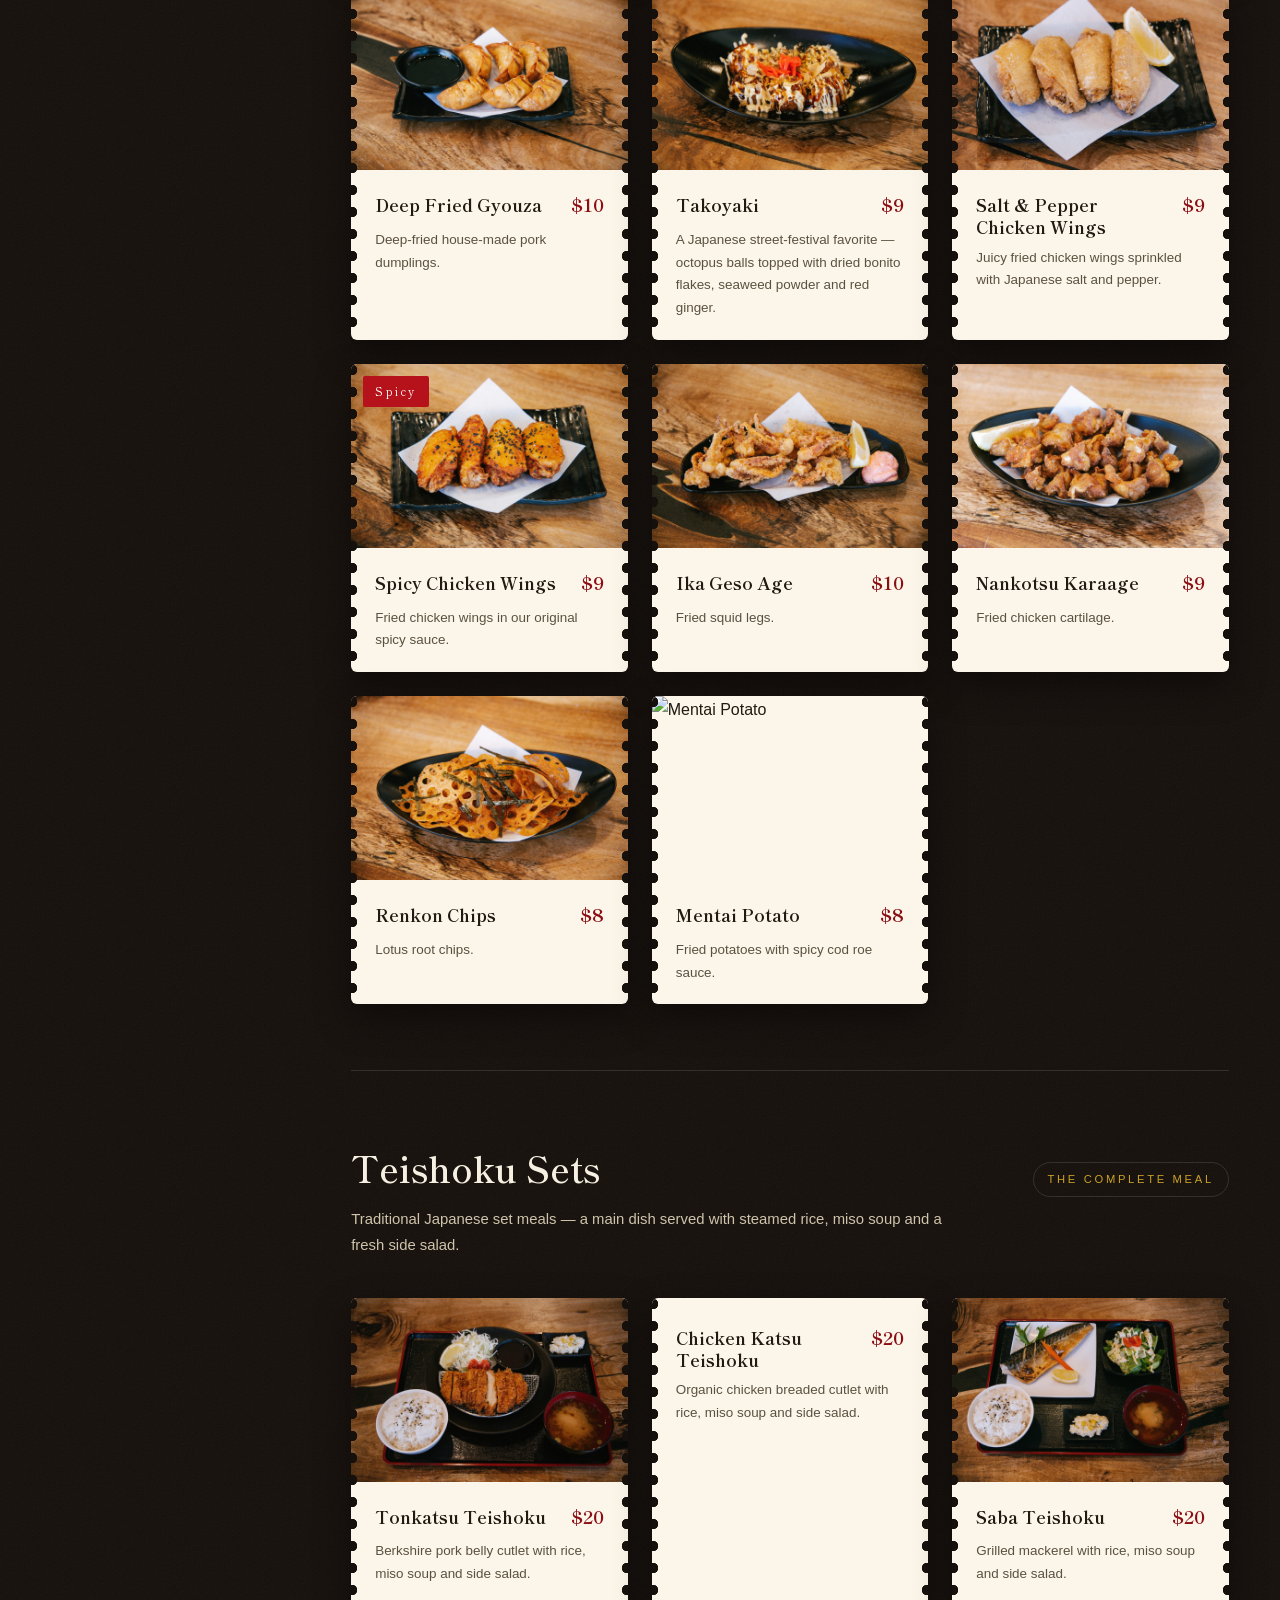
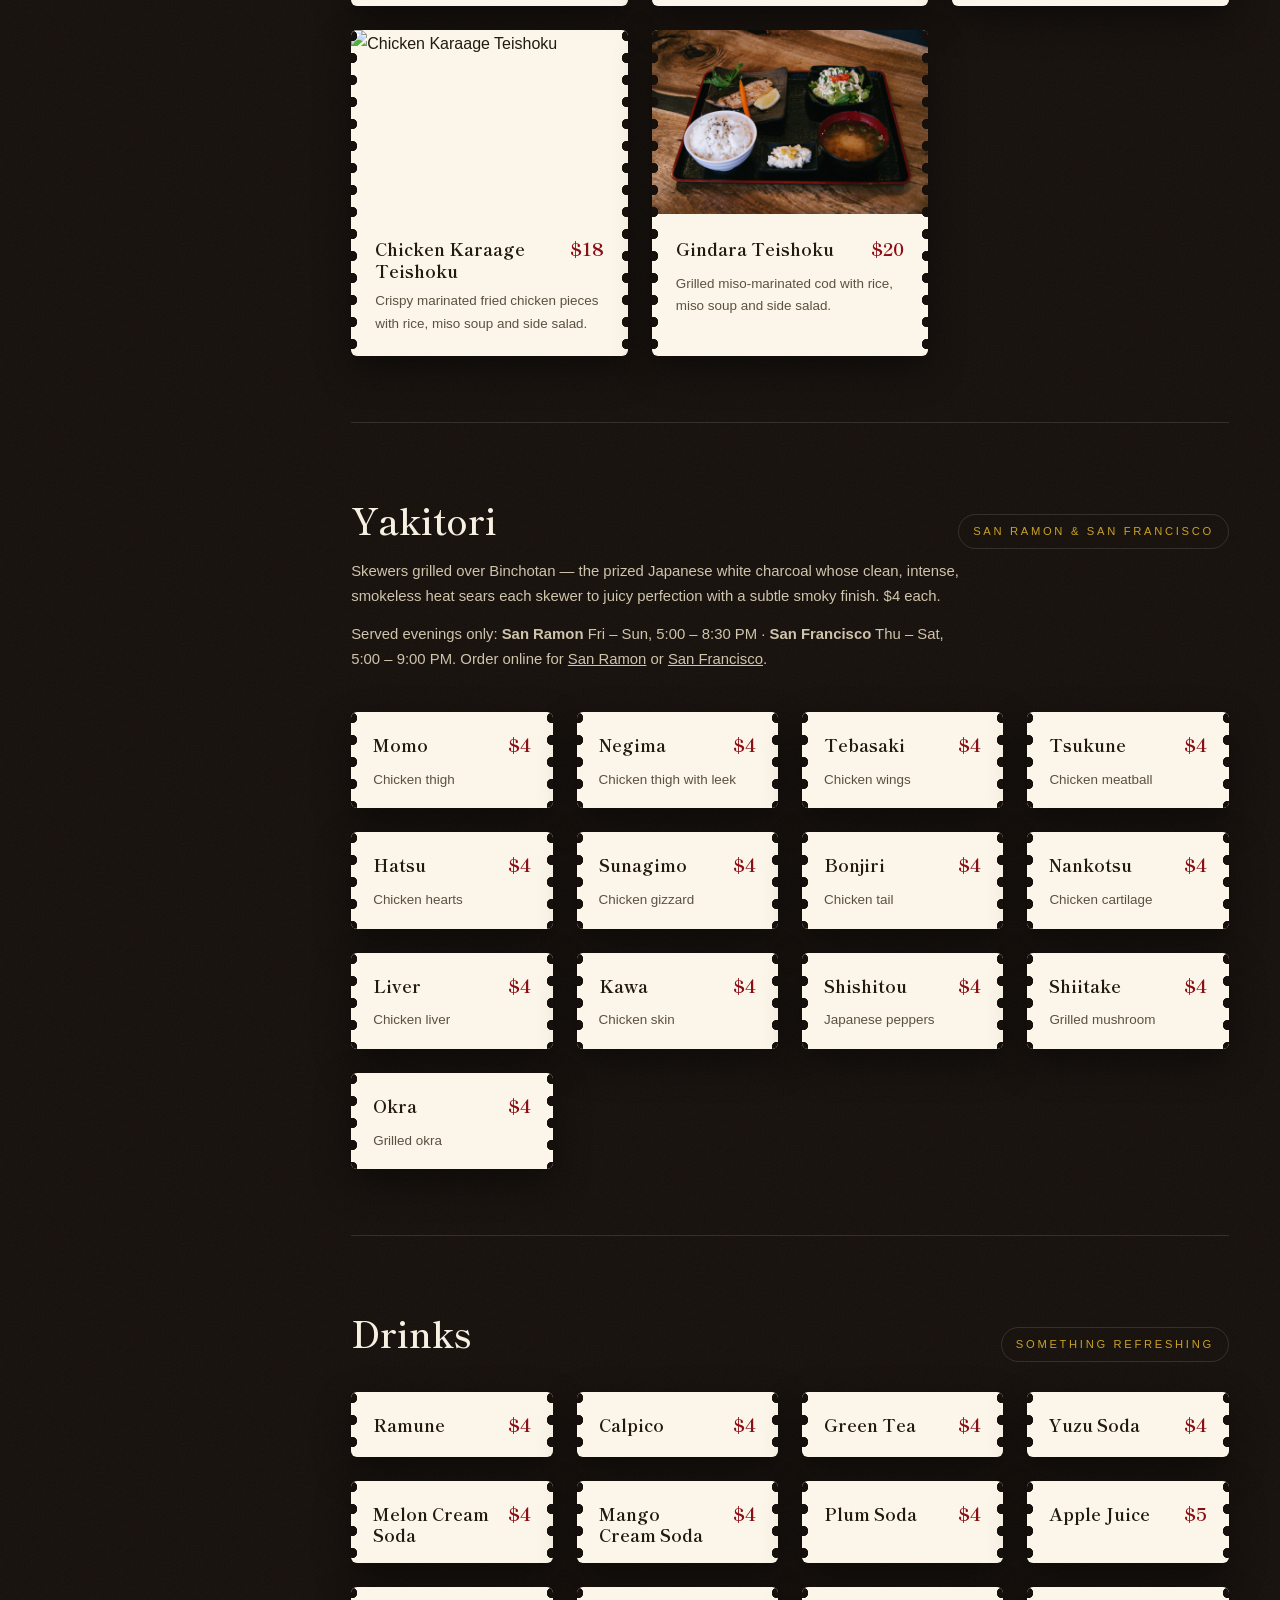
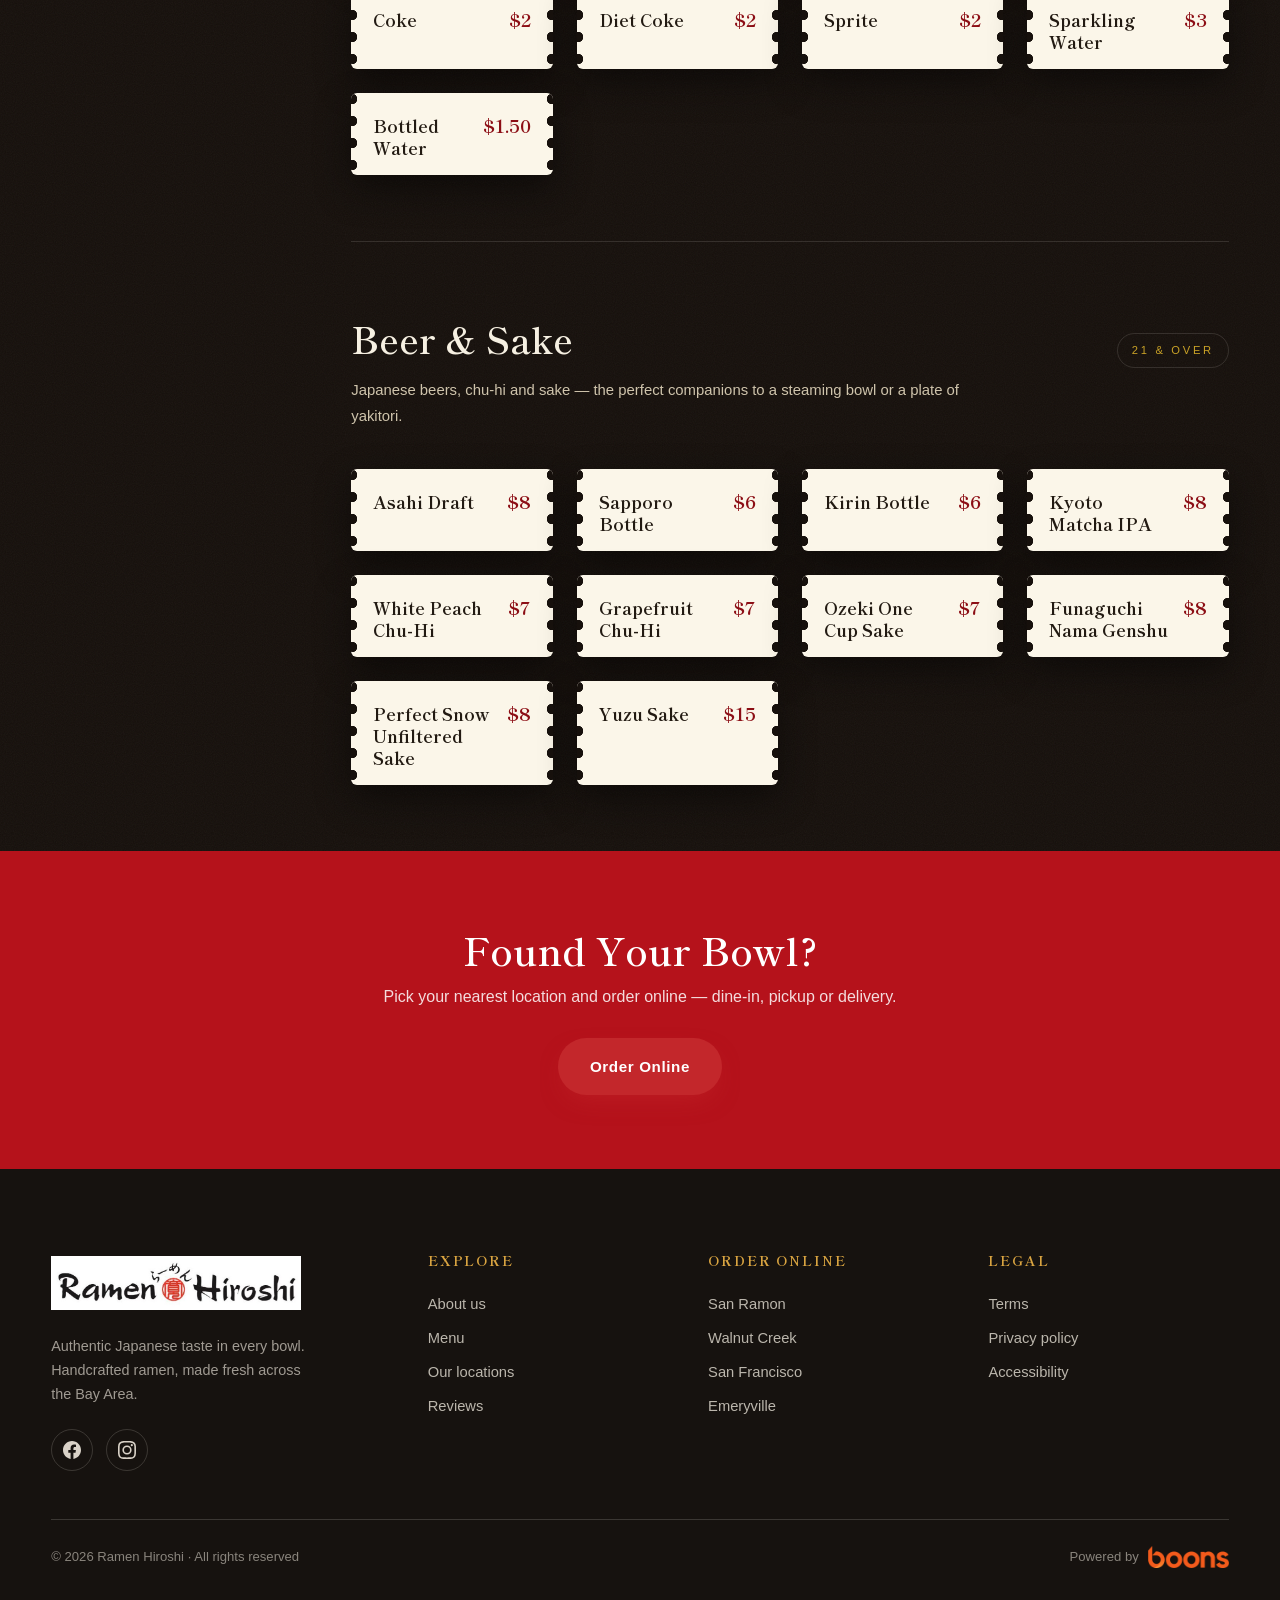
==== commit 5f1230fc: "Align menus with official PDF and DoorDash, add new categories and Drive dish photos, lighten hero, " ====
--- a/menu.html
+++ b/menu.html
@@ -43,7 +43,7 @@
   content:"";position:fixed;inset:0;pointer-events:none;z-index:1;opacity:.05;
   background-image:url("data:image/svg+xml,%3Csvg xmlns='http://www.w3.org/2000/svg' width='200' height='200'%3E%3Cfilter id='n'%3E%3CfeTurbulence type='fractalNoise' baseFrequency='.9' numOctaves='2'/%3E%3C/filter%3E%3Crect width='200' height='200' filter='url(%23n)' opacity='1'/%3E%3C/svg%3E");
 }
-::selection{background:var(--aka);color:#fff}
+::selection{background:var(--site-ink);color:#fff}
 img{max-width:100%;display:block}
 a{color:inherit;text-decoration:none}
 button{font-family:var(--body)}
@@ -83,7 +83,6 @@
 #site-nav.open .burger span:nth-child(2){opacity:0}
 #site-nav.open .burger span:nth-child(3){transform:translateY(-7.5px) rotate(-45deg)}
 .site-footer{background:var(--site-ink);color:var(--paper);padding:5rem 0 2rem;position:relative;overflow:hidden}
-.site-footer::before{content:"いただきます";position:absolute;right:2rem;bottom:-1.2rem;font-family:'Shippori Mincho B1',serif;font-size:6rem;color:rgba(251,245,233,.05);white-space:nowrap}
 .site-footer .foot-grid{display:grid;grid-template-columns:1.4fr 1fr 1fr 1fr;gap:2.5rem;padding-bottom:3rem;border-bottom:1px solid var(--line-light)}
 .site-footer .foot-grid h4{font-family:'Shippori Mincho B1',serif;letter-spacing:.14em;text-transform:uppercase;font-size:.85rem;color:var(--gold);margin-bottom:1rem}
 .site-footer .foot-grid a{display:block;padding:.28rem 0;color:rgba(251,245,233,.72);font-size:.92rem;transition:.25s}
@@ -204,7 +203,7 @@
 .eyebrow{display:inline-flex;align-items:center;gap:12px;font-size:.7rem;letter-spacing:.42em;text-transform:uppercase;color:var(--kin);margin-bottom:16px}
 .eyebrow::before{content:"";width:34px;height:1px;background:var(--kin)}
 .m-hero h1{font-size:clamp(2.2rem,4.4vw,3.8rem);font-weight:700}
-.m-hero h1 span{color:var(--aka)}
+.m-hero h1 span{color:inherit}
 .m-hero p{max-width:560px;margin-top:16px;color:var(--kome-dim);font-size:.98rem}
 .m-hero .stats{display:flex;gap:34px;margin-top:34px;flex-wrap:wrap}
 .m-hero .stats div{border-left:1px solid var(--line);padding-left:14px}
@@ -214,12 +213,6 @@
 /* noren strip */
 .noren{height:50px;position:relative;overflow:hidden;background:var(--aka)}
 .noren::before{content:"";position:absolute;inset:0;background:repeating-linear-gradient(90deg,transparent 0 calc(20% - 1px),rgba(22,16,12,.35) calc(20% - 1px) 20%)}
-.noren::after{
-  content:"御 品 書 · お し な が き · 御 品 書 · お し な が き · 御 品 書 · お し な が き · 御 品 書 · お し な が き";
-  position:absolute;inset:0;display:flex;align-items:center;white-space:nowrap;
-  font-family:var(--disp);color:rgba(255,255,255,.85);letter-spacing:.7em;font-size:.8rem;
-  animation:marquee 42s linear infinite;
-}
 
 /* categories */
 .menu-wrap{max-width:1180px;margin:0 auto;padding:0 4vw}
@@ -377,7 +370,7 @@
     <img src="assets/logo.jpg" alt="Ramen Hiroshi logo">
     Ramen Hiroshi
   </a>
-  <button class="tb-btn" onclick="document.body.classList.toggle('sb-open')" aria-label="Open menu categories"><span class="jp">品</span> Categories</button>
+  <button class="tb-btn" onclick="document.body.classList.toggle('sb-open')" aria-label="Open menu categories">Categories</button>
 </div>
 <div class="scrim" onclick="document.body.classList.remove('sb-open')"></div>
 
@@ -386,27 +379,29 @@
 <!-- ============ SIDEBAR ============ -->
 <aside class="sidebar" aria-label="Menu navigation">
 
-  <div class="sb-title"><span>Search the Menu</span><span class="jp">探</span></div>
+  <div class="sb-title"><span>Search the Menu</span></div>
   <div class="sb-search">
     <div class="box">
       <input id="q" type="search" placeholder="Try &quot;tonkotsu&quot;, &quot;gyoza&quot;…" autocomplete="off" aria-label="Search menu items">
-      <span class="ic">品</span>
     </div>
   </div>
 
-  <div class="sb-title"><span>Categories</span><span class="jp">御品書</span></div>
+  <div class="sb-title"><span>Categories</span></div>
   <nav class="sb-nav" id="sbnav">
-    <button class="sb-link active" data-cat="ramen"><span class="kj">麺</span><span class="lbl">Signature Ramen</span><span class="cnt">8</span></button>
-    <button class="sb-link" data-cat="chicken"><span class="kj">鶏</span><span class="lbl">Chicken Ramen</span><span class="cnt">4</span></button>
-    <button class="sb-link" data-cat="starters"><span class="kj">前</span><span class="lbl">Starters &amp; Salads</span><span class="cnt">9</span></button>
-    <button class="sb-link" data-cat="fried"><span class="kj">揚</span><span class="lbl">Fried</span><span class="cnt">10</span></button>
-    <button class="sb-link" data-cat="teishoku"><span class="kj">膳</span><span class="lbl">Teishoku Sets</span><span class="cnt">4</span></button>
-    <button class="sb-link" data-cat="yakitori"><span class="kj">串</span><span class="lbl">Yakitori</span><span class="cnt">13</span></button>
-    <button class="sb-link" data-cat="drinks"><span class="kj">飲</span><span class="lbl">Drinks</span><span class="cnt">13</span></button>
+    <button class="sb-link active" data-cat="ramen"><span class="lbl">Signature Ramen</span><span class="cnt">8</span></button>
+    <button class="sb-link" data-cat="chicken"><span class="lbl">Chicken Ramen</span><span class="cnt">4</span></button>
+    <button class="sb-link" data-cat="vegetarian"><span class="lbl">Vegetarian Ramen</span><span class="cnt">2</span></button>
+    <button class="sb-link" data-cat="seasonal"><span class="lbl">Seasonal</span><span class="cnt">2</span></button>
+    <button class="sb-link" data-cat="starters"><span class="lbl">Starters &amp; Salads</span><span class="cnt">9</span></button>
+    <button class="sb-link" data-cat="fried"><span class="lbl">Fried</span><span class="cnt">11</span></button>
+    <button class="sb-link" data-cat="teishoku"><span class="lbl">Teishoku Sets</span><span class="cnt">5</span></button>
+    <button class="sb-link" data-cat="yakitori"><span class="lbl">Yakitori</span><span class="cnt">13</span></button>
+    <button class="sb-link" data-cat="drinks"><span class="lbl">Drinks</span><span class="cnt">13</span></button>
+    <button class="sb-link" data-cat="alcohol"><span class="lbl">Beer &amp; Sake</span><span class="cnt">10</span></button>
   </nav>
 
   <div class="sb-foot">
-    <div class="sb-note"><b>一杯入魂</b> · Soul in every bowl</div>
+    <div class="sb-note">Soul in every bowl</div>
   </div>
 </aside>
 
@@ -416,13 +411,11 @@
 <div class="main">
 
   <section class="m-hero">
-    <span class="kanji" aria-hidden="true">品</span>
-    <span class="eyebrow">御品書 · Oshinagaki</span>
+    <span class="eyebrow">Our Menu</span>
     <h1>The Hiroshi <span>Menu</span></h1>
-    <p>Presented as meal tickets from the shokkenki machine, the way ramen shops in Japan do it. Browse by category from the sidebar, then order at your nearest location.</p>
     <div class="stats">
-      <div><div class="n">61</div><div class="l">Dishes &amp; Drinks</div></div>
-      <div><div class="n">7</div><div class="l">Categories</div></div>
+      <div><div class="n">77</div><div class="l">Dishes &amp; Drinks</div></div>
+      <div><div class="n">10</div><div class="l">Categories</div></div>
       <div><div class="n">12hr</div><div class="l">Simmered Broth</div></div>
     </div>
   </section>
@@ -433,118 +426,144 @@
 
     <!-- RAMEN -->
     <section class="cat" id="ramen">
-      <div class="cat-head rv"><span class="jp">麺</span><h2>Signature Ramen</h2><span class="note">The Heart of Hiroshi</span></div>
+      <div class="cat-head rv"><h2>Signature Ramen</h2><span class="note">The Heart of Hiroshi</span></div>
       <p class="cat-sub rv">Slow-simmered broths, noodles matched to each bowl, and toppings prepped fresh every morning.</p>
       <div class="tickets">
         <article class="ticket rv">
-          <div class="t-img"><span class="badge">看板 · Signature</span><img src="assets/hiroshi-tonkotsu-ramen.png" alt="Hiroshi Tonkotsu Ramen"></div>
+          <div class="t-img"><span class="badge">Signature</span><img src="assets/hiroshi-tonkotsu-ramen.jpg" alt="Hiroshi Tonkotsu Ramen"></div>
           <div class="t-body">
             <div class="t-top"><h3>Hiroshi Tonkotsu</h3><span class="price">$18</span></div>
-            <p>Rich pork-bone broth with braised pork belly, marinated egg and fresh toppings. Hakata-style thin noodles crafted to complement the deep, savory flavor.</p>
-            <div class="t-foot"><span>Meal Ticket · 食券</span><span class="stamp">ひろし</span></div>
-          </div>
-        </article>
-        <article class="ticket rv">
-          <div class="t-img"><img src="https://ramenhiroshi.com/wp-content/uploads/2026/06/Shio-Ramen.avif" alt="Tonkotsu Shouyu Ramen"></div>
-          <div class="t-body">
+            <p>Housemade Hakata-style tonkotsu broth slow-simmered for hours from pork bones, infused with sea salt and dashi. Topped with braised Berkshire pork belly, marinated soft-boiled egg, lotus root, black mushroom, bamboo shoot, green onion and pickled red ginger. Served with thin straight noodles.</p>
+          </div>
+        </article>
+        <article class="ticket rv">
+          <div class="t-body" style="padding-top:24px">
             <div class="t-top"><h3>Tonkotsu Shouyu</h3><span class="price">$18</span></div>
-            <p>Soy-based tonkotsu with braised pork belly, egg and fresh toppings. Thin straight noodles for a rich, balanced flavor.</p>
-            <div class="t-foot"><span>Meal Ticket · 食券</span><span class="stamp">ひろし</span></div>
-          </div>
-        </article>
-        <article class="ticket rv">
-          <div class="t-img"><img src="assets/shio-ramen.png" alt="Shio Ramen"></div>
+            <p>Soy sauce–based tonkotsu broth with braised Berkshire pork belly slices, marinated soft-boiled egg, lotus root, black mushroom, bamboo shoot, green onion and pickled red ginger. Served with thin straight noodles.</p>
+          </div>
+        </article>
+        <article class="ticket rv">
+          <div class="t-img"><img src="assets/shio-ramen.jpg" alt="Shio Ramen"></div>
           <div class="t-body">
             <div class="t-top"><h3>Shio Ramen</h3><span class="price">$17</span></div>
-            <p>Sea-salt chicken broth with braised pork belly, egg, fish cake and seaweed — light, clean and savory.</p>
-            <div class="t-foot"><span>Meal Ticket · 食券</span><span class="stamp">ひろし</span></div>
+            <p>Our sea salt–based clear chicken soup with curly noodles, topped with braised pork belly, soft-boiled egg, lotus root, fish cake, seasoned bamboo shoot, Tokyo leek and dried seaweed.</p>
           </div>
         </article>
         <article class="ticket rv">
           <div class="t-body" style="padding-top:24px">
             <div class="t-top"><h3>Shouyu Ramen</h3><span class="price">$17</span></div>
-            <p>Soy-sauce chicken broth with braised pork belly, marinated soft-boiled egg, lotus root, fish cake, bamboo shoot, green onion and dried seaweed.</p>
-            <div class="t-foot"><span>Meal Ticket · 食券</span><span class="stamp">ひろし</span></div>
-          </div>
-        </article>
-        <article class="ticket rv">
-          <div class="t-img"><span class="badge">柚子 · Yuzu</span><img src="assets/yuzu-shoyu-ramen.png" alt="Yuzu Shoyu Ramen"></div>
+            <p>Our soy sauce–based clear chicken soup with curly noodles, topped with braised pork belly, soft-boiled egg, lotus root, fish cake, seasoned bamboo shoot, Tokyo leek and dried seaweed.</p>
+          </div>
+        </article>
+        <article class="ticket rv">
+          <div class="t-img"><span class="badge">Yuzu</span><img src="assets/yuzu-shoyu-ramen.jpg" alt="Yuzu Shouyu Ramen"></div>
           <div class="t-body">
-            <div class="t-top"><h3>Yuzu Shoyu</h3><span class="price">$18</span></div>
-            <p>Soy-sauce chicken broth brightened with Japanese yuzu citrus — pork belly, egg, lotus root, bok choy, bean sprouts and seaweed.</p>
-            <div class="t-foot"><span>Meal Ticket · 食券</span><span class="stamp">ひろし</span></div>
-          </div>
-        </article>
-        <article class="ticket rv">
-          <div class="t-img"><img src="assets/miso-ramen.png" alt="Miso Ramen"></div>
+            <div class="t-top"><h3>Yuzu Shouyu Ramen</h3><span class="price">$18</span></div>
+            <p>Soy sauce–based chicken broth with a hint of Japanese yuzu citrus, topped with braised pork belly slices, marinated soft-boiled egg, lotus root, fish cake, bamboo shoot, green onion and dried seaweed.</p>
+          </div>
+        </article>
+        <article class="ticket rv">
+          <div class="t-img"><img src="assets/miso-ramen.jpg" alt="Miso Ramen"></div>
           <div class="t-body">
             <div class="t-top"><h3>Miso Ramen</h3><span class="price">$19</span></div>
-            <p>Chicken-and-pork broth blended with a variety of miso, topped with pork belly, egg, corn, cabbage, bean sprouts, chives and green onion.</p>
-            <div class="t-foot"><span>Meal Ticket · 食券</span><span class="stamp">ひろし</span></div>
-          </div>
-        </article>
-        <article class="ticket rv">
-          <div class="t-img"><span class="badge">辛 · Spicy</span><img src="assets/tantanmen.png" alt="Tantanmen"></div>
+            <p>Rich miso (fermented bean paste) based soup with a delicious combination of braised pork belly, soft-boiled egg, lotus root, seasoned bamboo shoot, corn, cabbage, bean sprouts, chives and Tokyo leek. Not vegetarian.</p>
+          </div>
+        </article>
+        <article class="ticket rv">
+          <div class="t-img"><span class="badge">Spicy</span><img src="assets/tantanmen.jpg" alt="Tantanmen"></div>
           <div class="t-body">
             <div class="t-top"><h3>Tantanmen</h3><span class="price">$19</span></div>
-            <p>Creamy sesame tonkotsu broth with spicy ground pork, egg, black mushroom, bok choy, bean sprouts and onion leek.</p>
-            <div class="t-foot"><span>Meal Ticket · 食券</span><span class="stamp">ひろし</span></div>
-          </div>
-        </article>
-        <article class="ticket rv">
-          <div class="t-img"><span class="badge">自由 · Build Your Own</span><img src="https://ramenhiroshi.com/wp-content/uploads/elementor/thumbs/o-21-rks69m5qpx9w97l7s2u13f85bc8ridkj42x4oeb0no.jpg" alt="Build your own ramen bowl"></div>
-          <div class="t-body">
-            <div class="t-top"><h3>Build-Your-Own Ramen</h3><span class="price">Ask</span></div>
-            <p>Choose your broth, your noodle and your toppings — your perfect bowl, your rules.</p>
-            <div class="t-foot"><span>Meal Ticket · 食券</span><span class="stamp">ひろし</span></div>
+            <p>Our creamy sesame-based tonkotsu soup topped with spicy ground pork, soft-boiled egg, lotus root, seasoned bamboo shoot, kikurage mushroom, bok choy, bean sprouts, Tokyo leek and dried chili strings — a must-try for those who love a little spice.</p>
+          </div>
+        </article>
+        <article class="ticket rv">
+          <div class="t-body" style="padding-top:24px">
+            <div class="t-top"><h3>Build-Your-Own Ramen</h3><span class="price">$10+</span></div>
+            <p>Choose your soup base and noodle, then add toppings of your choice — your perfect bowl, your rules.</p>
           </div>
         </article>
       </div>
       <div class="addons rv">
-        <h3>替玉 &amp; Broth Add-Ons</h3>
+        <h3>Extras &amp; Add-Ons</h3>
         <div class="row">
-          <span>Extra Thin Straight Noodle</span><span>Extra Thick Curly Noodle</span>
-          <span>Extra Tonkotsu Broth</span><span>Extra Tonkotsu Shoyu Broth</span>
-          <span>Extra Shio Broth</span><span>Extra Shouyu Broth</span>
-          <span>Extra Yuzu Broth</span><span>Extra Miso (Pork-Chicken) Broth</span>
-          <span><b>Cha-Shu +$10</b> — signature braised pork belly slices</span>
+          <span><b>Extra Broth +$5</b></span>
+          <span><b>Extra Noodle +$5</b> each — straight thin or curly</span>
+          <span><b>Extra Meat +$5</b> each — Berkshire pork chashu / organic chicken chashu / spicy ground pork</span>
+          <span><b>Extra Whole Egg / Fishcake +$3</b> each</span>
+          <span><b>Extra Vegetable +$2</b> each — bamboo shoot, bean sprouts, bok choy, cabbage, corn, green onion, kikurage mushroom, lotus root, seaweed, spinach</span>
         </div>
       </div>
     </section>
 
     <!-- CHICKEN RAMEN -->
     <section class="cat" id="chicken">
-      <div class="cat-head rv"><span class="jp">鶏</span><h2>Chicken Ramen</h2><span class="note">Lighter, Just as Deep</span></div>
-      <p class="cat-sub rv">Clean chicken broths with the same care, depth and fresh toppings as our signature bowls.</p>
+      <div class="cat-head rv"><h2>Chicken Ramen</h2><span class="note">Lighter, Just as Deep</span></div>
+      <p class="cat-sub rv">Clean chicken broths with the same care, depth and fresh toppings as our signature bowls — topped with braised organic chicken slices.</p>
       <div class="tickets">
         <article class="ticket rv">
           <div class="t-body" style="padding-top:24px">
             <div class="t-top"><h3>Shio Chicken</h3><span class="price">$17</span></div>
-            <p>Sea-salt chicken broth with braised chashu, marinated egg, lotus root, fish cake, bamboo shoot and seaweed.</p>
-            <div class="t-foot"><span>Meal Ticket · 食券</span><span class="stamp">ひろし</span></div>
-          </div>
-        </article>
-        <article class="ticket rv">
-          <div class="t-img"><img src="assets/shoyu-chicken-ramen.png" alt="Shoyu Chicken Ramen"></div>
-          <div class="t-body">
-            <div class="t-top"><h3>Shoyu Chicken</h3><span class="price">$17</span></div>
-            <p>Soy-sauce chicken broth topped with braised chicken chashu, marinated egg, lotus root, fish cake and green onion.</p>
-            <div class="t-foot"><span>Meal Ticket · 食券</span><span class="stamp">ひろし</span></div>
-          </div>
-        </article>
-        <article class="ticket rv">
-          <div class="t-img"><span class="badge">柚子 · Yuzu</span><img src="assets/yuzu-shoyu-ramen.png" alt="Yuzu Shoyu Chicken Ramen"></div>
-          <div class="t-body">
-            <div class="t-top"><h3>Yuzu Shoyu Chicken</h3><span class="price">$18</span></div>
-            <p>Soy-sauce chicken broth with yuzu citrus, braised chicken, egg, bok choy, bean sprouts and dried seaweed.</p>
-            <div class="t-foot"><span>Meal Ticket · 食券</span><span class="stamp">ひろし</span></div>
+            <p>Our sea salt–based clear chicken soup topped with braised chicken, soft-boiled egg, lotus root, fish cake, seasoned bamboo shoot, Tokyo leek and dried seaweed.</p>
+          </div>
+        </article>
+        <article class="ticket rv">
+          <div class="t-body" style="padding-top:24px">
+            <div class="t-top"><h3>Shouyu Chicken</h3><span class="price">$17</span></div>
+            <p>Our soy sauce–based clear chicken soup topped with braised chicken, soft-boiled egg, lotus root, fish cake, seasoned bamboo shoot, Tokyo leek and dried seaweed.</p>
+          </div>
+        </article>
+        <article class="ticket rv">
+          <div class="t-body" style="padding-top:24px">
+            <div class="t-top"><h3>Yuzu Shouyu Chicken</h3><span class="price">$18</span></div>
+            <p>Soy sauce–based chicken broth with a hint of Japanese yuzu citrus, topped with braised chicken, marinated soft-boiled egg, lotus root, fish cake, bamboo shoot, green onion and dried seaweed.</p>
           </div>
         </article>
         <article class="ticket rv">
           <div class="t-body" style="padding-top:24px">
             <div class="t-top"><h3>Miso Chicken</h3><span class="price">$19</span></div>
-            <p>Chicken broth blended with a variety of miso, topped with chicken chashu, egg, corn, cabbage, bean sprouts and chives.</p>
-            <div class="t-foot"><span>Meal Ticket · 食券</span><span class="stamp">ひろし</span></div>
+            <p>Rich miso (fermented bean paste) based chicken soup with braised chicken, soft-boiled egg, lotus root, seasoned bamboo shoot, corn, cabbage, bean sprouts, chives and Tokyo leek.</p>
+          </div>
+        </article>
+      </div>
+    </section>
+
+    <!-- VEGETARIAN RAMEN -->
+    <section class="cat" id="vegetarian">
+      <div class="cat-head rv"><h2>Vegetarian Ramen</h2><span class="note">Plant-Based Comfort</span></div>
+      <p class="cat-sub rv">Meat-free bowls built on a soy sauce–infused konbu and shiitake broth, with the same depth and care as every Hiroshi ramen.</p>
+      <div class="tickets">
+        <article class="ticket rv">
+          <div class="t-img"><span class="badge">Vegetarian</span><img src="assets/vegetarian-ramen.jpg" alt="Shoyu Vegetarian Ramen"></div>
+          <div class="t-body">
+            <div class="t-top"><h3>Shoyu Vegetarian Ramen</h3><span class="price">$18</span></div>
+            <p>Crafted from soy sauce–infused konbu and shiitake broth, it comes with curly noodles, marinated soft-boiled egg, green onion, shiitake mushroom and dried seaweed.</p>
+          </div>
+        </article>
+        <article class="ticket rv">
+          <div class="t-body" style="padding-top:24px">
+            <div class="t-top"><h3>Yuzu Vegetarian Ramen</h3><span class="price">$18</span></div>
+            <p>A twist on our Shoyu Vegetarian with an addition of yuzu pepper for a little zing.</p>
+          </div>
+        </article>
+      </div>
+    </section>
+
+    <!-- SEASONAL -->
+    <section class="cat" id="seasonal">
+      <div class="cat-head rv"><h2>Seasonal</h2><span class="note">Limited Time</span></div>
+      <p class="cat-sub rv">Rotating specials that follow the seasons — here for a short while, so catch them while you can.</p>
+      <div class="tickets">
+        <article class="ticket rv">
+          <div class="t-img"><span class="badge">Summer</span><img src="assets/summer-special.jpeg" alt="Hiyashi Chuka chilled summer noodles"></div>
+          <div class="t-body">
+            <div class="t-top"><h3>Hiyashi Chuka</h3><span class="price">Ask</span></div>
+            <p>Chilled noodles topped with fresh vegetables and savory toppings in a light, tangy sauce — refreshing and perfect for warm days.</p>
+          </div>
+        </article>
+        <article class="ticket rv">
+          <div class="t-body" style="padding-top:24px">
+            <div class="t-top"><h3>Tsukemen</h3><span class="price">Ask</span></div>
+            <p>Dipping ramen — chilled noodles served alongside a rich, concentrated broth for dipping, finished with our signature toppings.</p>
           </div>
         </article>
       </div>
@@ -552,124 +571,132 @@
 
     <!-- STARTERS -->
     <section class="cat" id="starters">
-      <div class="cat-head rv"><span class="jp">前</span><h2>Starters &amp; Salads</h2><span class="note">Izakaya Style</span></div>
+      <div class="cat-head rv"><h2>Starters &amp; Salads</h2><span class="note">Izakaya Style</span></div>
       <p class="cat-sub rv">Small plates made fresh daily — the perfect opening act for your bowl.</p>
       <div class="tickets">
         <article class="ticket rv">
-          <div class="t-img"><img src="assets/edamame.png" alt="Edamame"></div>
-          <div class="t-body"><div class="t-top"><h3>Edamame</h3><span class="price">$5</span></div><p>Boiled soybeans with sea salt.</p><div class="t-foot"><span>Meal Ticket · 食券</span><span class="stamp">ひろし</span></div></div>
-        </article>
-        <article class="ticket rv">
-          <div class="t-img"><img src="assets/horenso-goma-ae.png" alt="Horenso Goma Ae"></div>
-          <div class="t-body"><div class="t-top"><h3>Horenso Goma Ae</h3><span class="price">$6</span></div><p>Blanched spinach salad in nutty sesame sauce.</p><div class="t-foot"><span>Meal Ticket · 食券</span><span class="stamp">ひろし</span></div></div>
-        </article>
-        <article class="ticket rv">
-          <div class="t-img"><img src="assets/kyuuri-tataki.png" alt="Kyuuri Tataki"></div>
-          <div class="t-body"><div class="t-top"><h3>Kyuuri Tataki</h3><span class="price">$6</span></div><p>Japanese cucumber mildly seasoned with shio koji.</p><div class="t-foot"><span>Meal Ticket · 食券</span><span class="stamp">ひろし</span></div></div>
-        </article>
-        <article class="ticket rv">
-          <div class="t-img"><img src="assets/renkon-mentai-ae.png" alt="Renkon Mentai Ae"></div>
-          <div class="t-body"><div class="t-top"><h3>Renkon Mentai Ae</h3><span class="price">$8</span></div><p>Lotus root in a spicy cod-roe dressing.</p><div class="t-foot"><span>Meal Ticket · 食券</span><span class="stamp">ひろし</span></div></div>
-        </article>
-        <article class="ticket rv">
-          <div class="t-img"><img src="assets/tsukemono-moriawase.png" alt="Tsukemono Moriawase"></div>
-          <div class="t-body"><div class="t-top"><h3>Tsukemono Moriawase</h3><span class="price">$9</span></div><p>Assorted house-pickled vegetables.</p><div class="t-foot"><span>Meal Ticket · 食券</span><span class="stamp">ひろし</span></div></div>
-        </article>
-        <article class="ticket rv">
-          <div class="t-img"><img src="assets/arabiki-sausage.png" alt="Arabiki Sausage"></div>
-          <div class="t-body"><div class="t-top"><h3>Arabiki Sausage</h3><span class="price">$9</span></div><p>Japanese kurobuta pork sausage, grilled and juicy.</p><div class="t-foot"><span>Meal Ticket · 食券</span><span class="stamp">ひろし</span></div></div>
-        </article>
-        <article class="ticket rv">
-          <div class="t-img"><img src="assets/daikon-salad.png" alt="Daikon Salad"></div>
-          <div class="t-body"><div class="t-top"><h3>Daikon Salad</h3><span class="price">$10</span></div><p>Japanese radish salad with sea salt–sesame oil dressing.</p><div class="t-foot"><span>Meal Ticket · 食券</span><span class="stamp">ひろし</span></div></div>
-        </article>
-        <article class="ticket rv">
-          <div class="t-img"><img src="assets/house-salad.png" alt="House Salad"></div>
-          <div class="t-body"><div class="t-top"><h3>House Salad</h3><span class="price">$10</span></div><p>Spring greens with soft-boiled egg slices in yuzu-mayo dressing.</p><div class="t-foot"><span>Meal Ticket · 食券</span><span class="stamp">ひろし</span></div></div>
-        </article>
-        <article class="ticket rv">
-          <div class="t-img"><span class="badge">看板 · Signature</span><img src="assets/cha-shu.png" alt="Cha-Shu braised pork belly"></div>
-          <div class="t-body"><div class="t-top"><h3>Cha-Shu</h3><span class="price">$10</span></div><p>Our signature braised pork belly slices.</p><div class="t-foot"><span>Meal Ticket · 食券</span><span class="stamp">ひろし</span></div></div>
+          <div class="t-img"><img src="assets/edamame.jpg" alt="Edamame"></div>
+          <div class="t-body"><div class="t-top"><h3>Edamame</h3><span class="price">$5</span></div><p>Boiled soybeans.</p></div>
+        </article>
+        <article class="ticket rv">
+          <div class="t-img"><img src="assets/horenso-goma-ae.jpg" alt="Hourensou Goma Ae"></div>
+          <div class="t-body"><div class="t-top"><h3>Hourensou Goma Ae</h3><span class="price">$6</span></div><p>Blanched spinach in sesame sauce.</p></div>
+        </article>
+        <article class="ticket rv">
+          <div class="t-img"><img src="assets/kyuuri-tataki.jpg" alt="Kyuuri Tataki"></div>
+          <div class="t-body"><div class="t-top"><h3>Kyuuri Tataki</h3><span class="price">$6</span></div><p>Japanese cucumber mildly seasoned with shio koji (fermented salt).</p></div>
+        </article>
+        <article class="ticket rv">
+          <div class="t-img"><img src="assets/renkon-mentai-ae.jpg" alt="Renkon Mentai Ae"></div>
+          <div class="t-body"><div class="t-top"><h3>Renkon Mentai Ae</h3><span class="price">$8</span></div><p>Lotus root in spicy cod roe dressing.</p></div>
+        </article>
+        <article class="ticket rv">
+          <div class="t-img"><img src="assets/tsukemono-moriawase.jpg" alt="Tsukemono Moriawase"></div>
+          <div class="t-body"><div class="t-top"><h3>Tsukemono Moriawase</h3><span class="price">$9</span></div><p>Assorted pickled vegetables.</p></div>
+        </article>
+        <article class="ticket rv">
+          <div class="t-img"><span class="badge">Signature</span><img src="assets/cha-shu.jpg" alt="Cha-Shu braised pork belly"></div>
+          <div class="t-body"><div class="t-top"><h3>Cha-Shu</h3><span class="price">$10</span></div><p>Our signature braised pork belly slices.</p></div>
+        </article>
+        <article class="ticket rv">
+          <div class="t-img"><img src="assets/daikon-salad.jpg" alt="Daikon Salad"></div>
+          <div class="t-body"><div class="t-top"><h3>Daikon Salad</h3><span class="price">$10</span></div><p>Japanese radish salad with sea salt–sesame oil dressing.</p></div>
+        </article>
+        <article class="ticket rv">
+          <div class="t-img"><img src="assets/house-salad.jpg" alt="House Salad"></div>
+          <div class="t-body"><div class="t-top"><h3>House Salad</h3><span class="price">$10</span></div><p>Spring mixed greens with soft-boiled egg slices, tomatoes, dried bonito flakes, sesame seeds and crispy noodles, in your choice of dressing: yuzu-mayo or plum shiso vinaigrette.</p></div>
+        </article>
+        <article class="ticket rv">
+          <div class="t-img"><img src="assets/mizuna-salad.jpg" alt="Mizuna Salad"></div>
+          <div class="t-body"><div class="t-top"><h3>Mizuna Salad</h3><span class="price">$10</span></div><p>A refreshing Japanese mustard green salad in house plum shiso dressing.</p></div>
         </article>
       </div>
     </section>
 
     <!-- FRIED -->
     <section class="cat" id="fried">
-      <div class="cat-head rv"><span class="jp">揚</span><h2>Fried</h2><span class="note">Crisp &amp; Golden</span></div>
+      <div class="cat-head rv"><h2>Fried</h2><span class="note">Crisp &amp; Golden</span></div>
       <p class="cat-sub rv">Golden, crunchy and made to order — from Hiroshi's famous karaage to street-festival takoyaki.</p>
       <div class="tickets">
         <article class="ticket rv">
-          <div class="t-img"><span class="badge">名物 · Famous</span><img src="assets/chicken-karaage.png" alt="Chicken Karaage"></div>
-          <div class="t-body"><div class="t-top"><h3>Chicken Karaage</h3><span class="price">$10</span></div><p>Hiroshi's famous marinated fried chicken pieces.</p><div class="t-foot"><span>Meal Ticket · 食券</span><span class="stamp">ひろし</span></div></div>
-        </article>
-        <article class="ticket rv">
-          <div class="t-img"><img src="assets/hanetsuki-gyoza.png" alt="Hanetsuki Gyoza"></div>
-          <div class="t-body"><div class="t-top"><h3>Hanetsuki Gyouza</h3><span class="price">$10</span></div><p>House-made pork dumplings with a crispy thin "wing" crust, served with soy-chili sauce.</p><div class="t-foot"><span>Meal Ticket · 食券</span><span class="stamp">ひろし</span></div></div>
-        </article>
-        <article class="ticket rv">
-          <div class="t-img"><img src="assets/deep-fried-gyoza.png" alt="Deep Fried Gyoza"></div>
-          <div class="t-body"><div class="t-top"><h3>Deep Fried Gyouza</h3><span class="price">$10</span></div><p>Pork dumplings fried until deeply golden and crisp.</p><div class="t-foot"><span>Meal Ticket · 食券</span><span class="stamp">ひろし</span></div></div>
-        </article>
-        <article class="ticket rv">
-          <div class="t-img"><img src="assets/takoyaki.png" alt="Takoyaki"></div>
-          <div class="t-body"><div class="t-top"><h3>Takoyaki</h3><span class="price">$9</span></div><p>Street-festival octopus balls topped with bonito flakes, seaweed powder and red ginger.</p><div class="t-foot"><span>Meal Ticket · 食券</span><span class="stamp">ひろし</span></div></div>
-        </article>
-        <article class="ticket rv">
-          <div class="t-img"><img src="assets/salt-pepper-wings.png" alt="Salt and Pepper Chicken Wings"></div>
-          <div class="t-body"><div class="t-top"><h3>Salt &amp; Pepper Wings</h3><span class="price">$9</span></div><p>Juicy fried wings sprinkled with Japanese salt and pepper.</p><div class="t-foot"><span>Meal Ticket · 食券</span><span class="stamp">ひろし</span></div></div>
-        </article>
-        <article class="ticket rv">
-          <div class="t-img"><span class="badge">辛 · Spicy</span><img src="assets/spicy-chicken-wings.png" alt="Spicy Chicken Wings"></div>
-          <div class="t-body"><div class="t-top"><h3>Spicy Chicken Wings</h3><span class="price">$9</span></div><p>Fried wings tossed in our original spicy sauce.</p><div class="t-foot"><span>Meal Ticket · 食券</span><span class="stamp">ひろし</span></div></div>
-        </article>
-        <article class="ticket rv">
-          <div class="t-img"><img src="assets/ika-geso-age.png" alt="Ika Geso Age"></div>
-          <div class="t-body"><div class="t-top"><h3>Ika Geso Age</h3><span class="price">$10</span></div><p>Crispy fried squid legs.</p><div class="t-foot"><span>Meal Ticket · 食券</span><span class="stamp">ひろし</span></div></div>
-        </article>
-        <article class="ticket rv">
-          <div class="t-img"><img src="assets/nankotsu-karaage.png" alt="Nankotsu Karaage"></div>
-          <div class="t-body"><div class="t-top"><h3>Nankotsu Karaage</h3><span class="price">$9</span></div><p>Fried chicken cartilage — crunchy izakaya classic.</p><div class="t-foot"><span>Meal Ticket · 食券</span><span class="stamp">ひろし</span></div></div>
-        </article>
-        <article class="ticket rv">
-          <div class="t-img"><img src="assets/renkon-chips.png" alt="Renkon Chips"></div>
-          <div class="t-body"><div class="t-top"><h3>Renkon Chips</h3><span class="price">$8</span></div><p>Lotus root chips, fried thin and crisp.</p><div class="t-foot"><span>Meal Ticket · 食券</span><span class="stamp">ひろし</span></div></div>
+          <div class="t-img"><span class="badge">Famous</span><img src="assets/chicken-karaage.jpg" alt="Chicken Karaage"></div>
+          <div class="t-body"><div class="t-top"><h3>Chicken Karaage</h3><span class="price">$10</span></div><p>Hiroshi's own twist on Japanese traditional fried chicken pieces.</p></div>
+        </article>
+        <article class="ticket rv">
+          <div class="t-img"><img src="assets/arabiki-sausage.jpg" alt="Arabiki Sausage"></div>
+          <div class="t-body"><div class="t-top"><h3>Arabiki Sausage</h3><span class="price">$9</span></div><p>Japanese kurobuta sausages.</p></div>
+        </article>
+        <article class="ticket rv">
+          <div class="t-img"><img src="assets/hanetsuki-gyoza.jpg" alt="Hanetsuki Gyouza"></div>
+          <div class="t-body"><div class="t-top"><h3>Hanetsuki Gyouza</h3><span class="price">$10</span></div><p>Our house-made pork dumplings with thin crust, served with soy-chili sauce.</p></div>
+        </article>
+        <article class="ticket rv">
+          <div class="t-img"><img src="assets/deep-fried-gyoza.jpg" alt="Deep Fried Gyouza"></div>
+          <div class="t-body"><div class="t-top"><h3>Deep Fried Gyouza</h3><span class="price">$10</span></div><p>Deep-fried house-made pork dumplings.</p></div>
+        </article>
+        <article class="ticket rv">
+          <div class="t-img"><img src="assets/takoyaki.jpg" alt="Takoyaki"></div>
+          <div class="t-body"><div class="t-top"><h3>Takoyaki</h3><span class="price">$9</span></div><p>A Japanese street-festival favorite — octopus balls topped with dried bonito flakes, seaweed powder and red ginger.</p></div>
+        </article>
+        <article class="ticket rv">
+          <div class="t-img"><img src="assets/salt-pepper-wings.jpg" alt="Salt and Pepper Chicken Wings"></div>
+          <div class="t-body"><div class="t-top"><h3>Salt &amp; Pepper Chicken Wings</h3><span class="price">$9</span></div><p>Juicy fried chicken wings sprinkled with Japanese salt and pepper.</p></div>
+        </article>
+        <article class="ticket rv">
+          <div class="t-img"><span class="badge">Spicy</span><img src="assets/spicy-chicken-wings.jpg" alt="Spicy Chicken Wings"></div>
+          <div class="t-body"><div class="t-top"><h3>Spicy Chicken Wings</h3><span class="price">$9</span></div><p>Fried chicken wings in our original spicy sauce.</p></div>
+        </article>
+        <article class="ticket rv">
+          <div class="t-img"><img src="assets/ika-geso-age.jpg" alt="Ika Geso Age"></div>
+          <div class="t-body"><div class="t-top"><h3>Ika Geso Age</h3><span class="price">$10</span></div><p>Fried squid legs.</p></div>
+        </article>
+        <article class="ticket rv">
+          <div class="t-img"><img src="assets/nankotsu-karaage.jpg" alt="Nankotsu Karaage"></div>
+          <div class="t-body"><div class="t-top"><h3>Nankotsu Karaage</h3><span class="price">$9</span></div><p>Fried chicken cartilage.</p></div>
+        </article>
+        <article class="ticket rv">
+          <div class="t-img"><img src="assets/renkon-chips.jpg" alt="Renkon Chips"></div>
+          <div class="t-body"><div class="t-top"><h3>Renkon Chips</h3><span class="price">$8</span></div><p>Lotus root chips.</p></div>
         </article>
         <article class="ticket rv">
           <div class="t-img"><img src="https://ramenhiroshi.com/wp-content/uploads/elementor/thumbs/Mentai-Potato-ror0tfx896ntlp66tb36a3jqbxjziusxvt1h2lyx78.avif" alt="Mentai Potato"></div>
-          <div class="t-body"><div class="t-top"><h3>Mentai Potato</h3><span class="price">$8</span></div><p>Fried potatoes with spicy cod-roe sauce.</p><div class="t-foot"><span>Meal Ticket · 食券</span><span class="stamp">ひろし</span></div></div>
+          <div class="t-body"><div class="t-top"><h3>Mentai Potato</h3><span class="price">$8</span></div><p>Fried potatoes with spicy cod roe sauce.</p></div>
         </article>
       </div>
     </section>
 
     <!-- TEISHOKU -->
     <section class="cat" id="teishoku">
-      <div class="cat-head rv"><span class="jp">膳</span><h2>Teishoku Sets</h2><span class="note">The Complete Meal</span></div>
+      <div class="cat-head rv"><h2>Teishoku Sets</h2><span class="note">The Complete Meal</span></div>
       <p class="cat-sub rv">Traditional Japanese set meals — a main dish served with steamed rice, miso soup and a fresh side salad.</p>
       <div class="tickets">
         <article class="ticket rv">
-          <div class="t-img"><img src="assets/chicken-katsu-teishoku.png" alt="Katsu Teishoku"></div>
-          <div class="t-body"><div class="t-top"><h3>Katsu Teishoku</h3><span class="price">$20</span></div><p>Breaded pork or chicken cutlet with steamed rice, miso soup and fresh side salad.</p><div class="t-foot"><span>Meal Ticket · 食券</span><span class="stamp">ひろし</span></div></div>
-        </article>
-        <article class="ticket rv">
-          <div class="t-img"><img src="assets/saba-no-teishoku.png" alt="Saba no Teishoku"></div>
-          <div class="t-body"><div class="t-top"><h3>Saba no Teishoku</h3><span class="price">$20</span></div><p>Grilled mackerel with steamed rice, miso soup and a fresh side salad.</p><div class="t-foot"><span>Meal Ticket · 食券</span><span class="stamp">ひろし</span></div></div>
-        </article>
-        <article class="ticket rv">
-          <div class="t-img"><img src="https://ramenhiroshi.com/wp-content/uploads/elementor/thumbs/IMG_0503-roshgl4tl2yzqid9hzt6zd5ja6mltpearwhd9i0pzo.jpeg" alt="Karaage Teishoku"></div>
-          <div class="t-body"><div class="t-top"><h3>Karaage Teishoku</h3><span class="price">$18</span></div><p>Japanese-style marinated fried chicken pieces with rice, miso soup and side salad.</p><div class="t-foot"><span>Meal Ticket · 食券</span><span class="stamp">ひろし</span></div></div>
-        </article>
-        <article class="ticket rv">
-          <div class="t-img"><img src="assets/gindara-no-kasuzuke.png" alt="Gindara no Kasuzuke"></div>
-          <div class="t-body"><div class="t-top"><h3>Gindara no Kasuzuke</h3><span class="price">$20</span></div><p>Miso-marinated black cod grilled to perfection, with rice, miso soup and side salad.</p><div class="t-foot"><span>Meal Ticket · 食券</span><span class="stamp">ひろし</span></div></div>
+          <div class="t-img"><img src="assets/chicken-katsu-teishoku.jpg" alt="Tonkatsu Teishoku"></div>
+          <div class="t-body"><div class="t-top"><h3>Tonkatsu Teishoku</h3><span class="price">$20</span></div><p>Berkshire pork belly cutlet with rice, miso soup and side salad.</p></div>
+        </article>
+        <article class="ticket rv">
+          <div class="t-body" style="padding-top:24px"><div class="t-top"><h3>Chicken Katsu Teishoku</h3><span class="price">$20</span></div><p>Organic chicken breaded cutlet with rice, miso soup and side salad.</p></div>
+        </article>
+        <article class="ticket rv">
+          <div class="t-img"><img src="assets/saba-no-teishoku.jpg" alt="Saba Teishoku"></div>
+          <div class="t-body"><div class="t-top"><h3>Saba Teishoku</h3><span class="price">$20</span></div><p>Grilled mackerel with rice, miso soup and side salad.</p></div>
+        </article>
+        <article class="ticket rv">
+          <div class="t-img"><img src="https://ramenhiroshi.com/wp-content/uploads/elementor/thumbs/IMG_0503-roshgl4tl2yzqid9hzt6zd5ja6mltpearwhd9i0pzo.jpeg" alt="Chicken Karaage Teishoku"></div>
+          <div class="t-body"><div class="t-top"><h3>Chicken Karaage Teishoku</h3><span class="price">$18</span></div><p>Crispy marinated fried chicken pieces with rice, miso soup and side salad.</p></div>
+        </article>
+        <article class="ticket rv">
+          <div class="t-img"><img src="assets/gindara-no-kasuzuke.jpg" alt="Gindara Teishoku"></div>
+          <div class="t-body"><div class="t-top"><h3>Gindara Teishoku</h3><span class="price">$20</span></div><p>Grilled miso-marinated cod with rice, miso soup and side salad.</p></div>
         </article>
       </div>
     </section>
 
     <!-- YAKITORI -->
     <section class="cat" id="yakitori">
-      <div class="cat-head rv"><span class="jp">串</span><h2>Yakitori</h2><span class="note">Fri – Sun · 5:30–8:30 PM</span></div>
-      <p class="cat-sub rv">Charcoal-grilled skewers, $4 each — served weekend evenings only, the way a true yakitori-ya does it.</p>
+      <div class="cat-head rv"><h2>Yakitori</h2><span class="note">San Ramon &amp; San Francisco</span></div>
+      <p class="cat-sub rv">Skewers grilled over Binchotan — the prized Japanese white charcoal whose clean, intense, smokeless heat sears each skewer to juicy perfection with a subtle smoky finish. $4 each.</p>
+      <p class="cat-sub rv" style="margin-top:-28px">Served evenings only: <b>San Ramon</b> Fri – Sun, 5:00 – 8:30 PM · <b>San Francisco</b> Thu – Sat, 5:00 – 9:00 PM. Order online for <a href="https://order.boons.io/site/ramen-hiroshi-san-ramon/387/y" target="_blank" rel="noopener" style="text-decoration:underline">San Ramon</a> or <a href="https://order.boons.io/site/ramen-hiroshi-san-francisco/389/y" target="_blank" rel="noopener" style="text-decoration:underline">San Francisco</a>.</p>
       <div class="tickets compact">
         <article class="ticket rv"><div class="t-body"><div class="t-top"><h3>Momo</h3><span class="price">$4</span></div><p>Chicken thigh</p></div></article>
         <article class="ticket rv"><div class="t-body"><div class="t-top"><h3>Negima</h3><span class="price">$4</span></div><p>Chicken thigh with leek</p></div></article>
@@ -689,28 +716,44 @@
 
     <!-- DRINKS -->
     <section class="cat" id="drinks">
-      <div class="cat-head rv"><span class="jp">飲</span><h2>Drinks</h2><span class="note">Something Refreshing</span></div>
-      <p class="cat-sub rv">Japanese sodas, teas and classics to round out your meal.</p>
+      <div class="cat-head rv"><h2>Drinks</h2><span class="note">Something Refreshing</span></div>
+      <div class="tickets compact" style="margin-top:30px">
+        <article class="ticket rv"><div class="t-body"><div class="t-top"><h3>Ramune</h3><span class="price">$4</span></div></div></article>
+        <article class="ticket rv"><div class="t-body"><div class="t-top"><h3>Calpico</h3><span class="price">$4</span></div></div></article>
+        <article class="ticket rv"><div class="t-body"><div class="t-top"><h3>Green Tea</h3><span class="price">$4</span></div></div></article>
+        <article class="ticket rv"><div class="t-body"><div class="t-top"><h3>Yuzu Soda</h3><span class="price">$4</span></div></div></article>
+        <article class="ticket rv"><div class="t-body"><div class="t-top"><h3>Melon Cream Soda</h3><span class="price">$4</span></div></div></article>
+        <article class="ticket rv"><div class="t-body"><div class="t-top"><h3>Mango Cream Soda</h3><span class="price">$4</span></div></div></article>
+        <article class="ticket rv"><div class="t-body"><div class="t-top"><h3>Plum Soda</h3><span class="price">$4</span></div></div></article>
+        <article class="ticket rv"><div class="t-body"><div class="t-top"><h3>Apple Juice</h3><span class="price">$5</span></div></div></article>
+        <article class="ticket rv"><div class="t-body"><div class="t-top"><h3>Coke</h3><span class="price">$2</span></div></div></article>
+        <article class="ticket rv"><div class="t-body"><div class="t-top"><h3>Diet Coke</h3><span class="price">$2</span></div></div></article>
+        <article class="ticket rv"><div class="t-body"><div class="t-top"><h3>Sprite</h3><span class="price">$2</span></div></div></article>
+        <article class="ticket rv"><div class="t-body"><div class="t-top"><h3>Sparkling Water</h3><span class="price">$3</span></div></div></article>
+        <article class="ticket rv"><div class="t-body"><div class="t-top"><h3>Bottled Water</h3><span class="price">$1.50</span></div></div></article>
+      </div>
+    </section>
+
+    <!-- ALCOHOL -->
+    <section class="cat" id="alcohol">
+      <div class="cat-head rv"><h2>Beer &amp; Sake</h2><span class="note">21 &amp; Over</span></div>
+      <p class="cat-sub rv">Japanese beers, chu-hi and sake — the perfect companions to a steaming bowl or a plate of yakitori.</p>
       <div class="tickets compact">
-        <article class="ticket rv"><div class="t-body"><div class="t-top"><h3>Ramune</h3><span class="price">$4</span></div><p>Japanese marbled soda</p></div></article>
-        <article class="ticket rv"><div class="t-body"><div class="t-top"><h3>Calpico</h3><span class="price">$4</span></div><p>Refreshing citrus soft drink</p></div></article>
-        <article class="ticket rv"><div class="t-body"><div class="t-top"><h3>Green Tea</h3><span class="price">$4</span></div><p>Hot or iced</p></div></article>
-        <article class="ticket rv"><div class="t-body"><div class="t-top"><h3>Yuzu Soda</h3><span class="price">$4</span></div><p>Bright Japanese citrus</p></div></article>
-        <article class="ticket rv"><div class="t-body"><div class="t-top"><h3>Melon Cream Soda</h3><span class="price">$4</span></div><p>Kissaten classic</p></div></article>
-        <article class="ticket rv"><div class="t-body"><div class="t-top"><h3>Mango Cream Soda</h3><span class="price">$4</span></div><p>Sweet and creamy</p></div></article>
-        <article class="ticket rv"><div class="t-body"><div class="t-top"><h3>Plum Soda</h3><span class="price">$4</span></div><p>Ume-flavored fizz</p></div></article>
-        <article class="ticket rv"><div class="t-body"><div class="t-top"><h3>Apple Juice</h3><span class="price">$5</span></div><p>Chilled and crisp</p></div></article>
-        <article class="ticket rv"><div class="t-body"><div class="t-top"><h3>Coke</h3><span class="price">$2</span></div><p>The sparkling classic</p></div></article>
-        <article class="ticket rv"><div class="t-body"><div class="t-top"><h3>Diet Coke</h3><span class="price">$2</span></div><p>Zero calories, full crisp</p></div></article>
-        <article class="ticket rv"><div class="t-body"><div class="t-top"><h3>Sprite</h3><span class="price">$2</span></div><p>Lemon-lime refresher</p></div></article>
-        <article class="ticket rv"><div class="t-body"><div class="t-top"><h3>Sparkling Water</h3><span class="price">$3</span></div><p>Lightly effervescent</p></div></article>
-        <article class="ticket rv"><div class="t-body"><div class="t-top"><h3>Bottled Water</h3><span class="price">$1.50</span></div><p>Still and cold</p></div></article>
+        <article class="ticket rv"><div class="t-body"><div class="t-top"><h3>Asahi Draft</h3><span class="price">$8</span></div></div></article>
+        <article class="ticket rv"><div class="t-body"><div class="t-top"><h3>Sapporo Bottle</h3><span class="price">$6</span></div></div></article>
+        <article class="ticket rv"><div class="t-body"><div class="t-top"><h3>Kirin Bottle</h3><span class="price">$6</span></div></div></article>
+        <article class="ticket rv"><div class="t-body"><div class="t-top"><h3>Kyoto Matcha IPA</h3><span class="price">$8</span></div></div></article>
+        <article class="ticket rv"><div class="t-body"><div class="t-top"><h3>White Peach Chu-Hi</h3><span class="price">$7</span></div></div></article>
+        <article class="ticket rv"><div class="t-body"><div class="t-top"><h3>Grapefruit Chu-Hi</h3><span class="price">$7</span></div></div></article>
+        <article class="ticket rv"><div class="t-body"><div class="t-top"><h3>Ozeki One Cup Sake</h3><span class="price">$7</span></div></div></article>
+        <article class="ticket rv"><div class="t-body"><div class="t-top"><h3>Funaguchi Nama Genshu</h3><span class="price">$8</span></div></div></article>
+        <article class="ticket rv"><div class="t-body"><div class="t-top"><h3>Perfect Snow Unfiltered Sake</h3><span class="price">$8</span></div></div></article>
+        <article class="ticket rv"><div class="t-body"><div class="t-top"><h3>Yuzu Sake</h3><span class="price">$15</span></div></div></article>
       </div>
     </section>
 
     <!-- empty search state -->
     <div class="no-hit" id="nohit">
-      <div class="jp">無</div>
       No dishes match your search. Try another word — maybe "ramen", "chicken" or "gyoza".
     </div>
 
@@ -723,7 +766,6 @@
 </div><!-- /menu-layout -->
 
 <section class="cta-band">
-  <span class="bgk" aria-hidden="true">食券</span>
   <div class="inner">
     <h2>Found Your Bowl?</h2>
     <p>Pick your nearest location and order online — dine-in, pickup or delivery.</p>
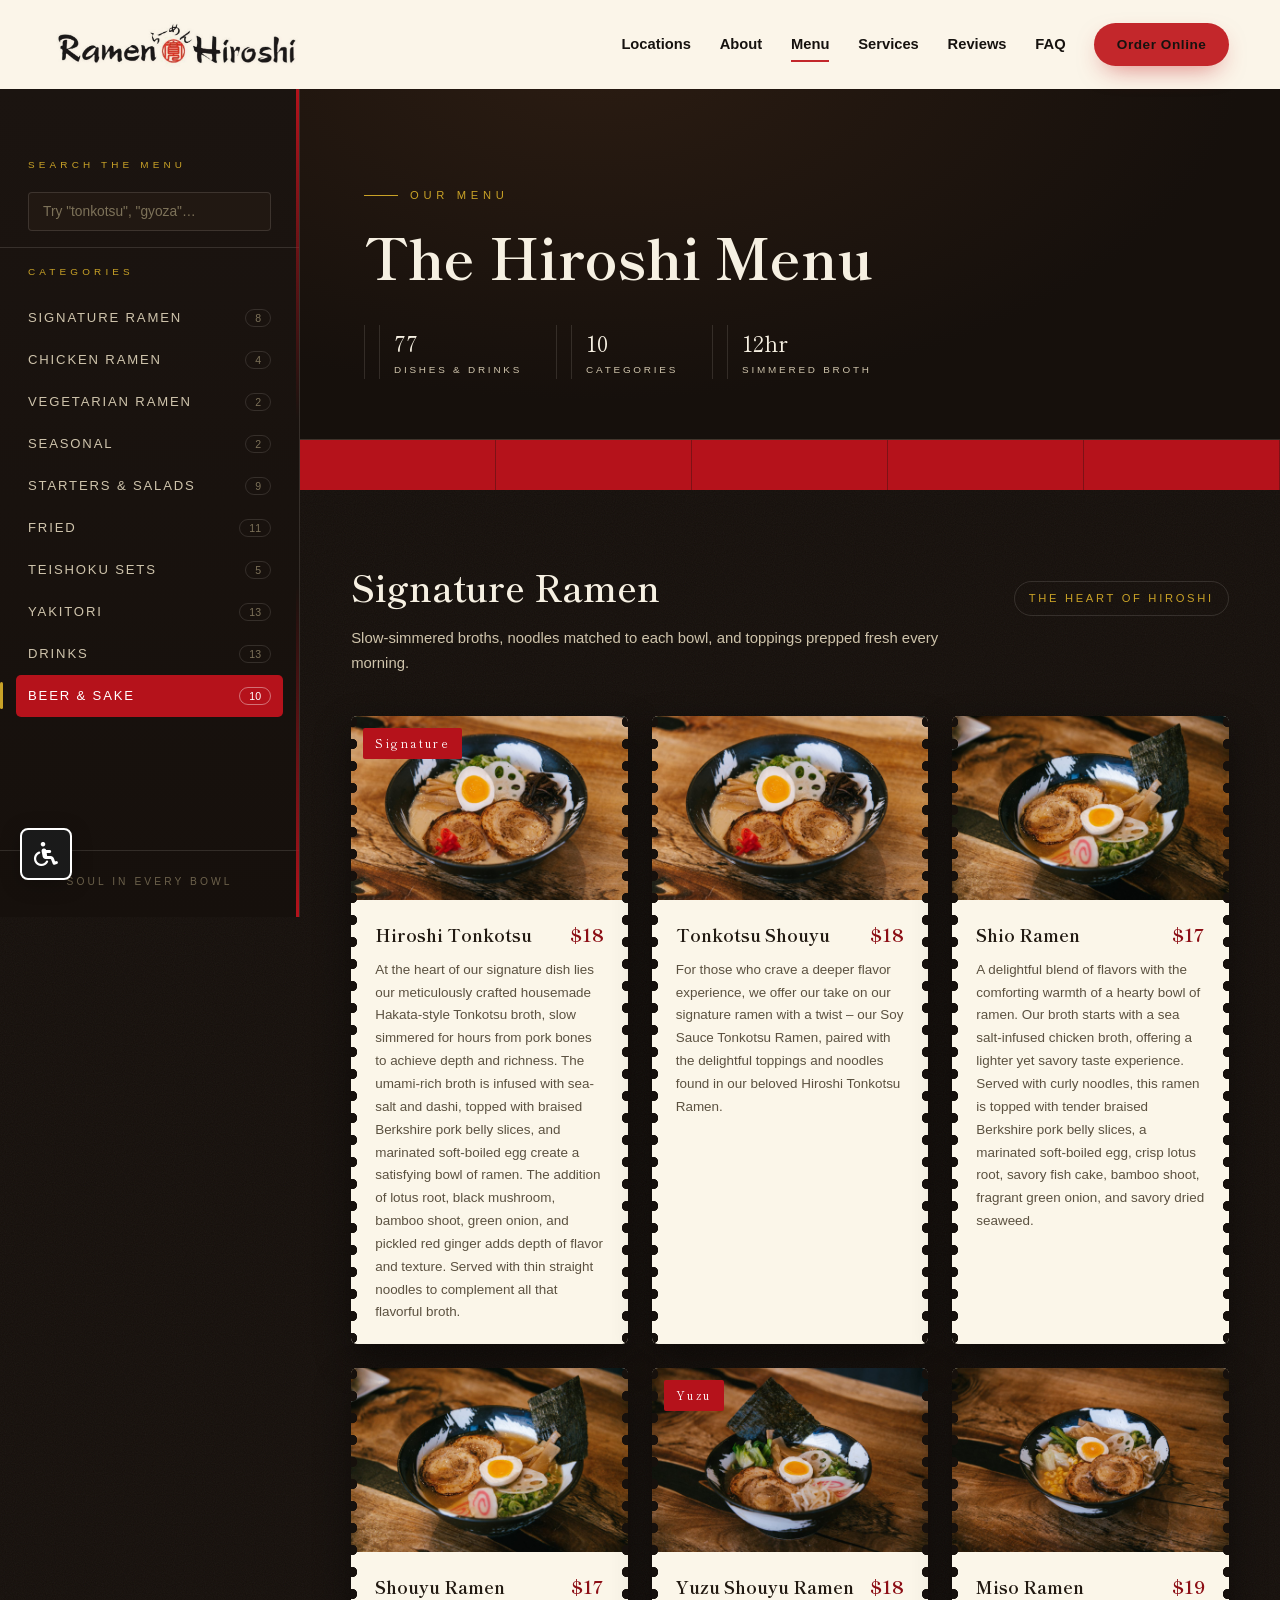
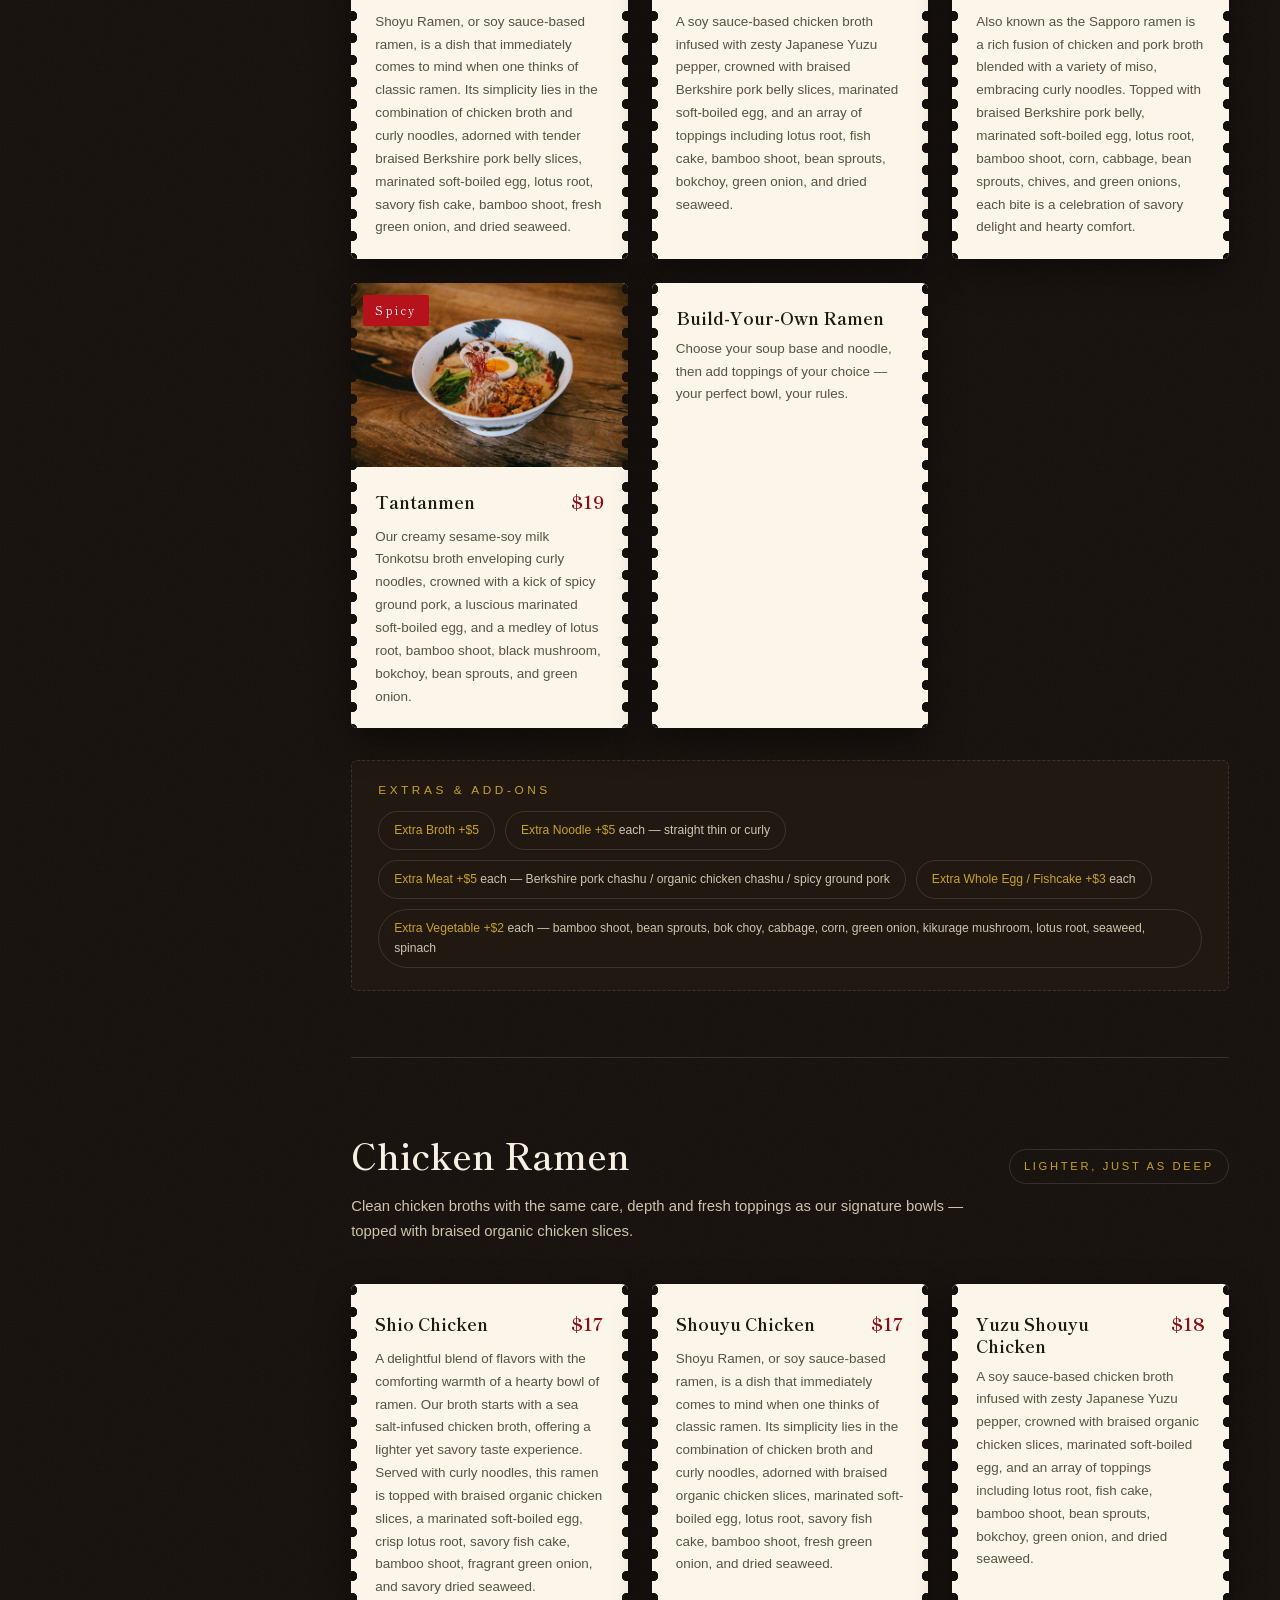
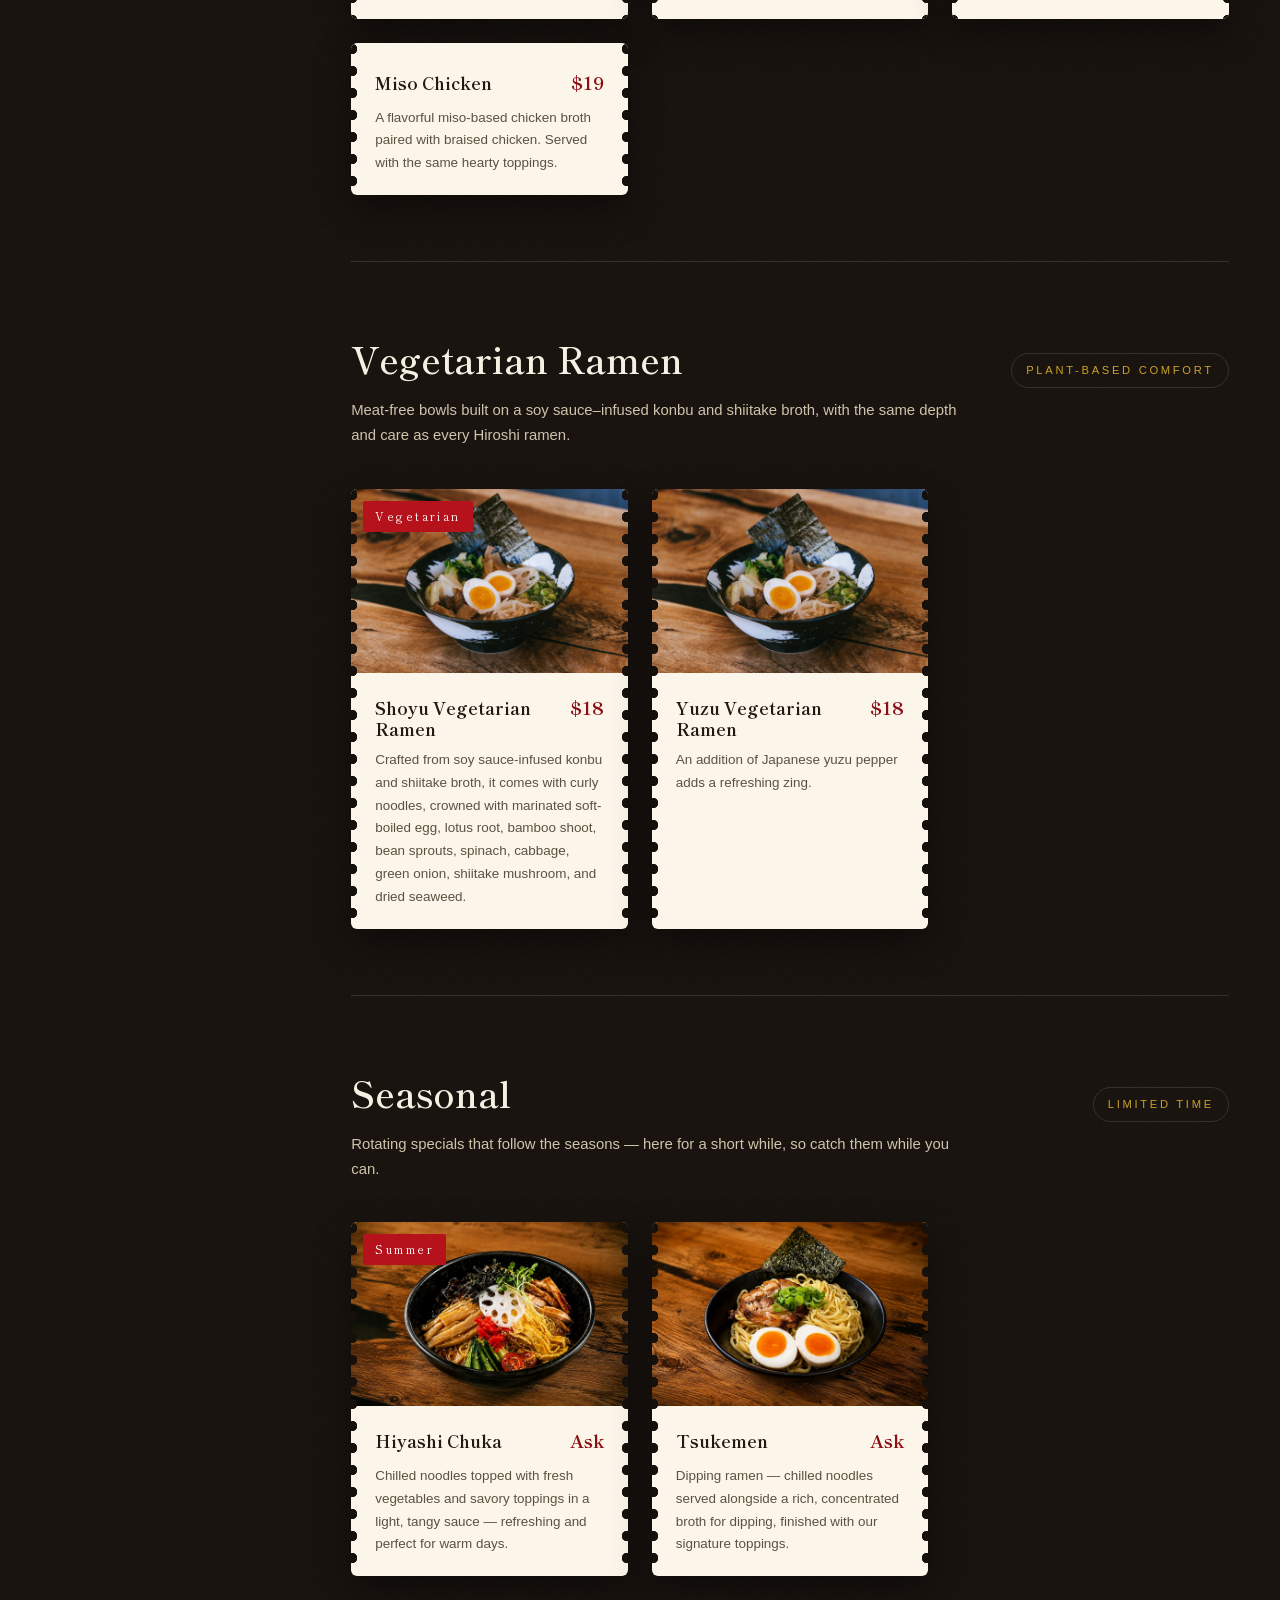
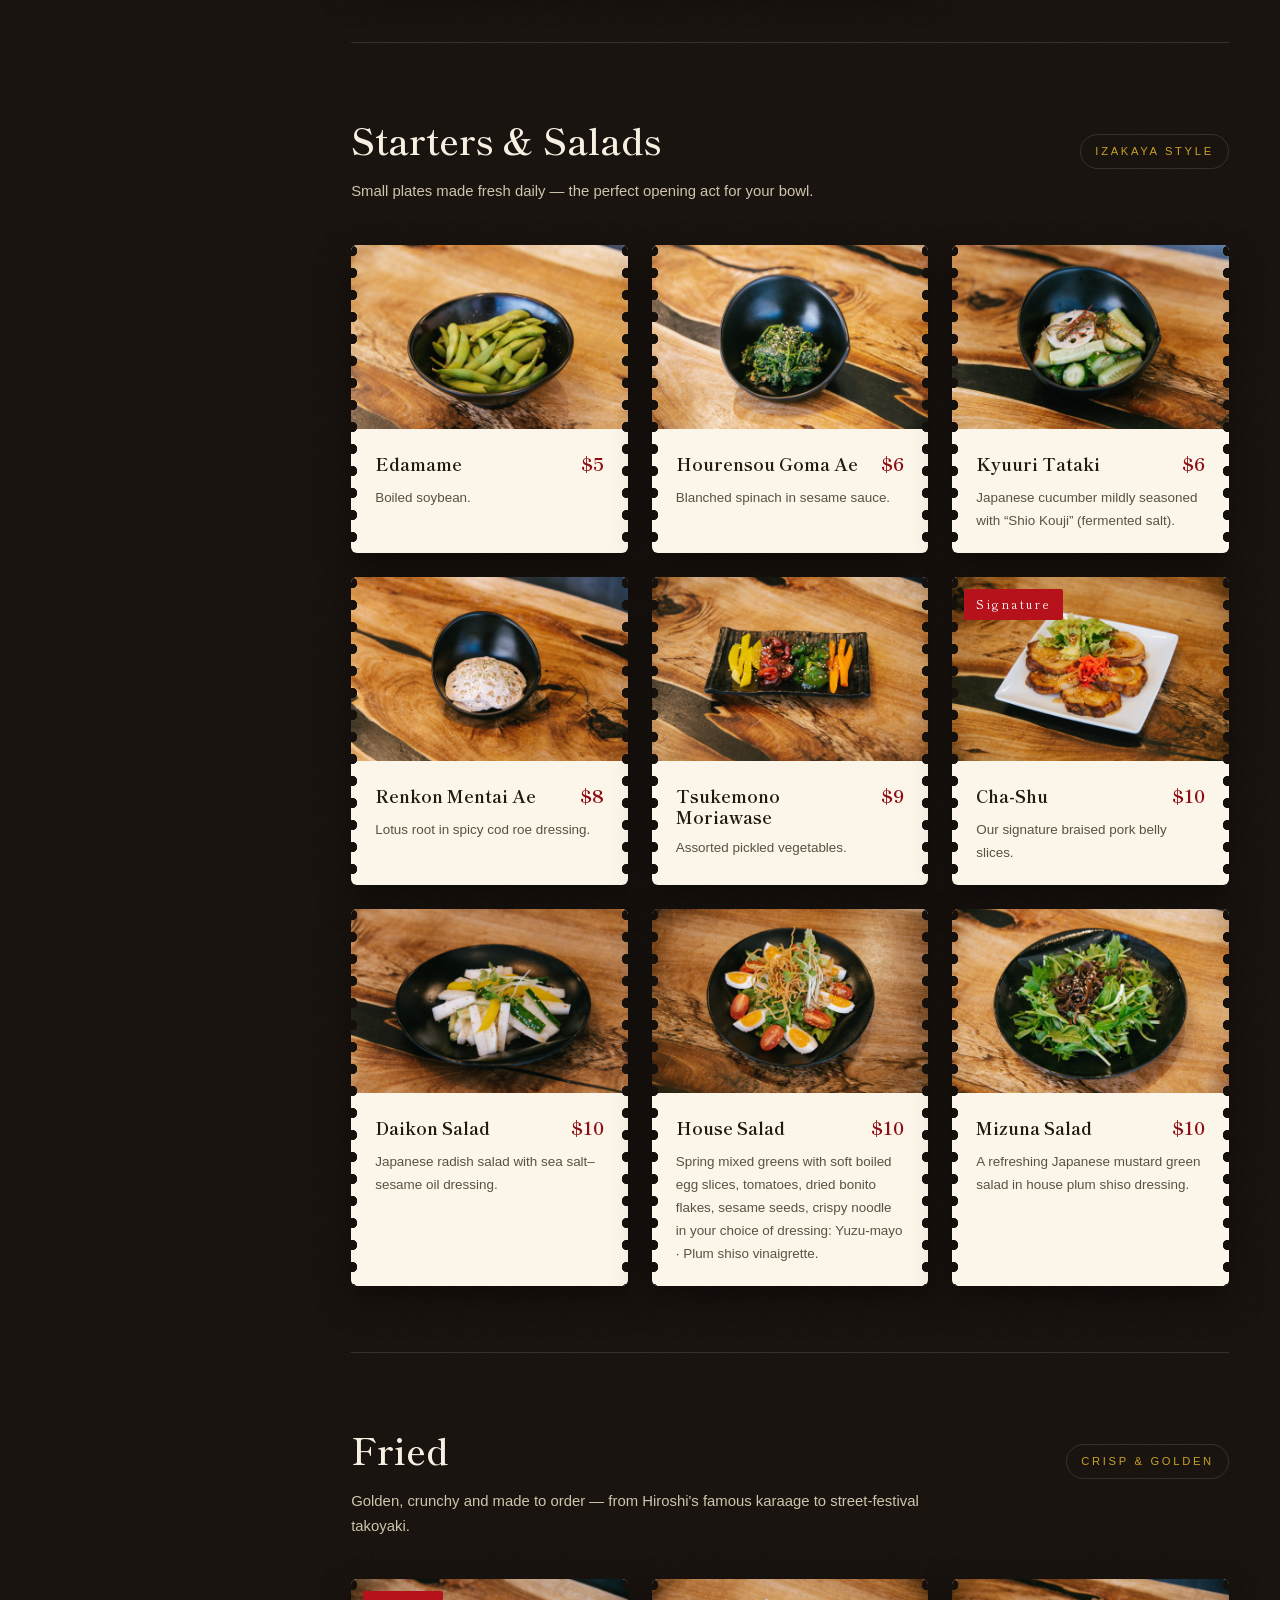
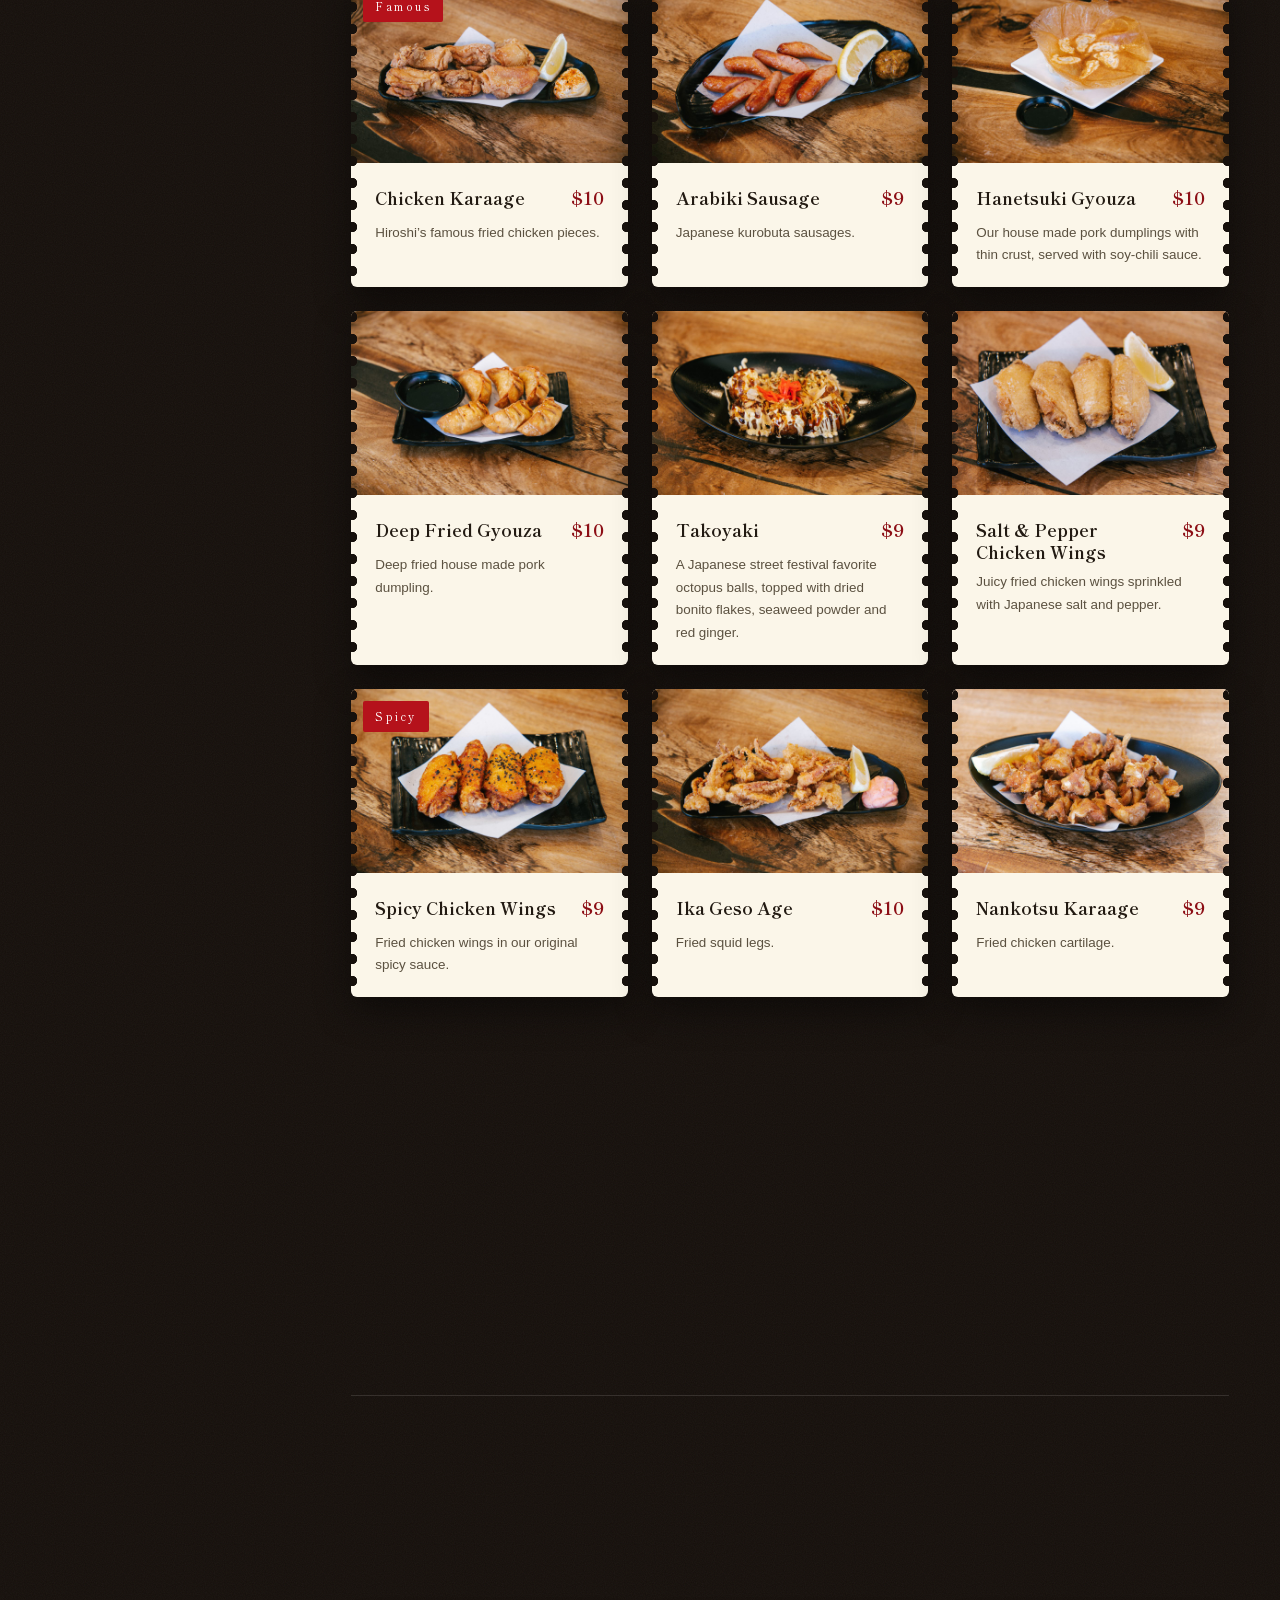
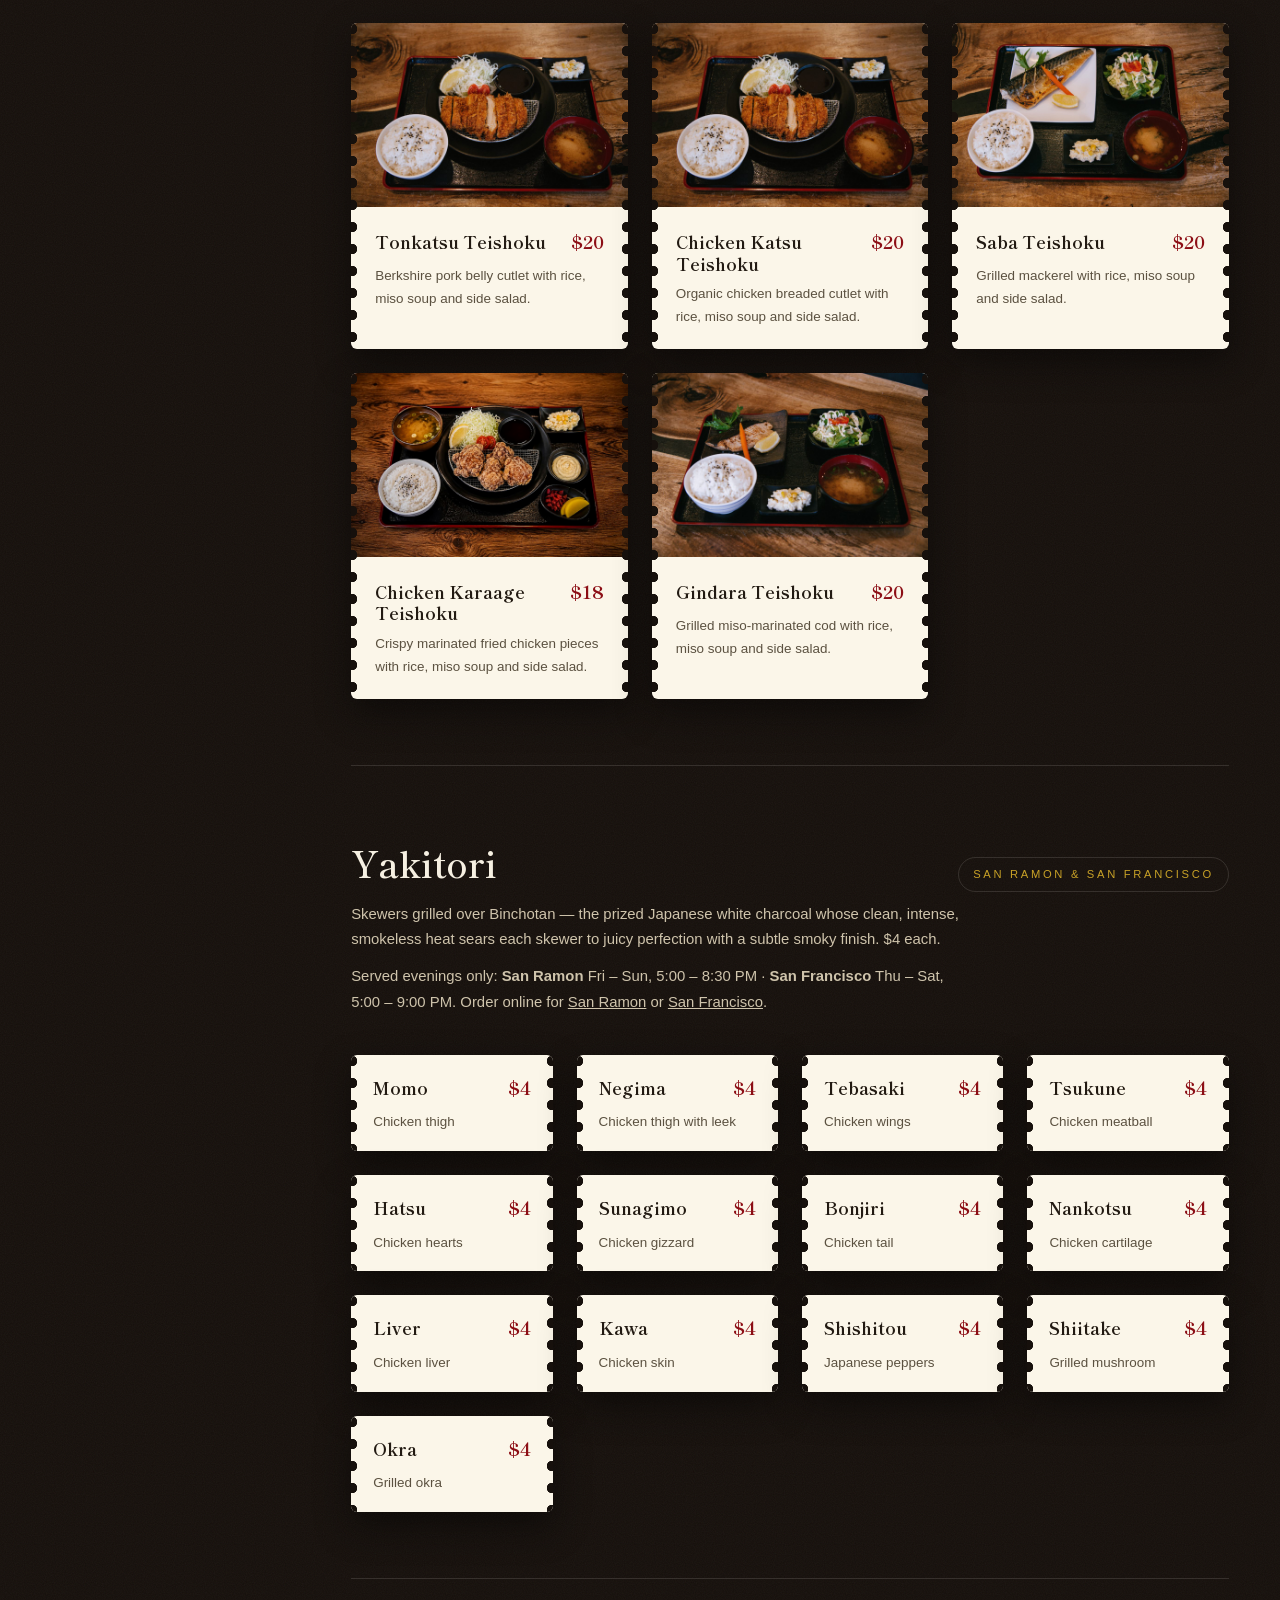
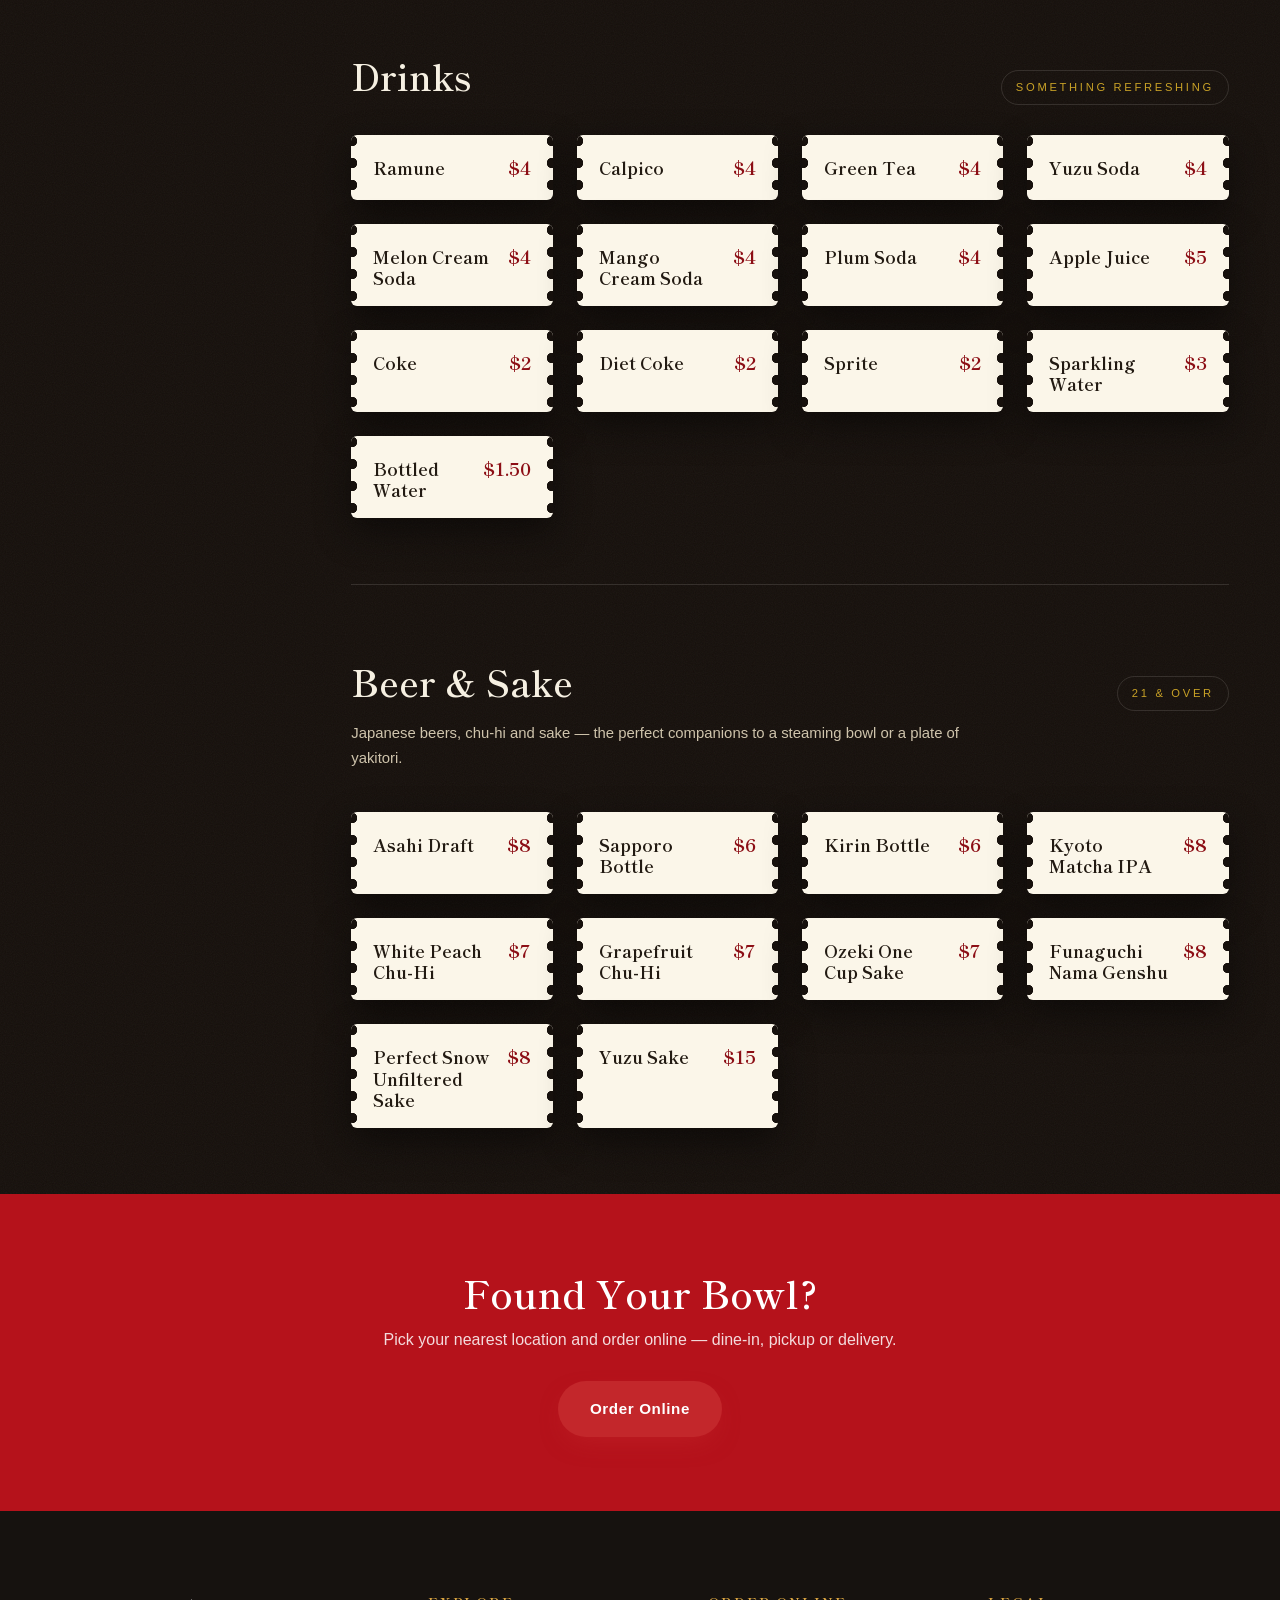
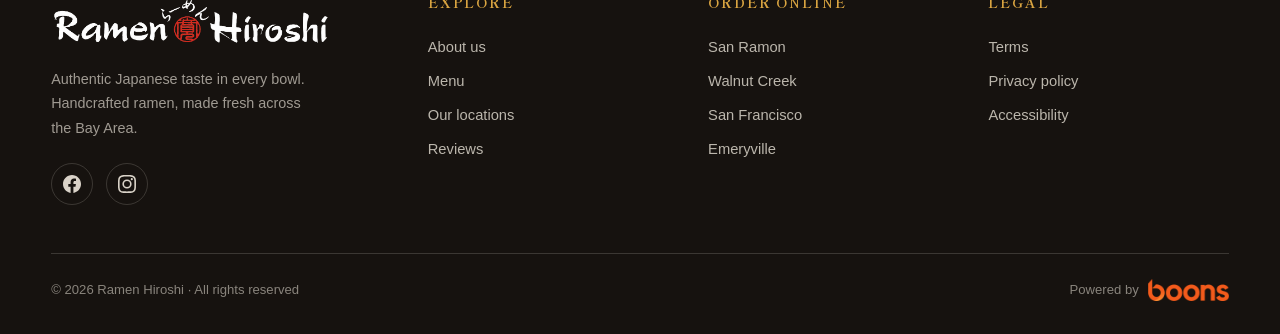
==== commit f44ab4ab: "Update menu copy from the 2026 PDF, refresh dish photos, and swap in the new footer logo. Co-authore" ====
--- a/menu.html
+++ b/menu.html
@@ -88,7 +88,7 @@
 .site-footer .foot-grid a{display:block;padding:.28rem 0;color:rgba(251,245,233,.72);font-size:.92rem;transition:.25s}
 .site-footer .foot-grid a:hover{color:var(--red)}
 .site-footer .foot-brand p{color:rgba(251,245,233,.6);font-size:.9rem;max-width:34ch;margin-top:1rem}
-.site-footer .foot-brand .logo img{width:min(250px,42vw);height:60px;object-fit:contain}
+.site-footer .foot-brand .logo img{width:min(280px,55vw);height:auto;max-height:56px;object-fit:contain}
 .site-footer .socials{display:flex;gap:.8rem;margin-top:1.4rem}
 .site-footer .socials a{width:42px;height:42px;border:1px solid var(--line-light);border-radius:50%;display:grid;place-items:center;color:rgba(251,245,233,.85);transition:.3s var(--ease)}
 .site-footer .socials a svg{width:18px;height:18px;fill:currentColor}
@@ -433,52 +433,54 @@
           <div class="t-img"><span class="badge">Signature</span><img src="assets/hiroshi-tonkotsu-ramen.jpg" alt="Hiroshi Tonkotsu Ramen"></div>
           <div class="t-body">
             <div class="t-top"><h3>Hiroshi Tonkotsu</h3><span class="price">$18</span></div>
-            <p>Housemade Hakata-style tonkotsu broth slow-simmered for hours from pork bones, infused with sea salt and dashi. Topped with braised Berkshire pork belly, marinated soft-boiled egg, lotus root, black mushroom, bamboo shoot, green onion and pickled red ginger. Served with thin straight noodles.</p>
+            <p>At the heart of our signature dish lies our meticulously crafted housemade Hakata-style Tonkotsu broth, slow simmered for hours from pork bones to achieve depth and richness. The umami-rich broth is infused with sea-salt and dashi, topped with braised Berkshire pork belly slices, and marinated soft-boiled egg create a satisfying bowl of ramen. The addition of lotus root, black mushroom, bamboo shoot, green onion, and pickled red ginger adds depth of flavor and texture. Served with thin straight noodles to complement all that flavorful broth.</p>
+          </div>
+        </article>
+        <article class="ticket rv">
+          <div class="t-img"><img src="assets/hiroshi-tonkotsu-ramen.jpg" alt="Tonkotsu Shouyu Ramen"></div>
+          <div class="t-body">
+            <div class="t-top"><h3>Tonkotsu Shouyu</h3><span class="price">$18</span></div>
+            <p>For those who crave a deeper flavor experience, we offer our take on our signature ramen with a twist – our Soy Sauce Tonkotsu Ramen, paired with the delightful toppings and noodles found in our beloved Hiroshi Tonkotsu Ramen.</p>
+          </div>
+        </article>
+        <article class="ticket rv">
+          <div class="t-img"><img src="assets/shio-ramen.jpg" alt="Shio Ramen"></div>
+          <div class="t-body">
+            <div class="t-top"><h3>Shio Ramen</h3><span class="price">$17</span></div>
+            <p>A delightful blend of flavors with the comforting warmth of a hearty bowl of ramen. Our broth starts with a sea salt-infused chicken broth, offering a lighter yet savory taste experience. Served with curly noodles, this ramen is topped with tender braised Berkshire pork belly slices, a marinated soft-boiled egg, crisp lotus root, savory fish cake, bamboo shoot, fragrant green onion, and savory dried seaweed.</p>
+          </div>
+        </article>
+        <article class="ticket rv">
+          <div class="t-img"><img src="assets/shio-ramen.jpg" alt="Shouyu Ramen"></div>
+          <div class="t-body">
+            <div class="t-top"><h3>Shouyu Ramen</h3><span class="price">$17</span></div>
+            <p>Shoyu Ramen, or soy sauce-based ramen, is a dish that immediately comes to mind when one thinks of classic ramen. Its simplicity lies in the combination of chicken broth and curly noodles, adorned with tender braised Berkshire pork belly slices, marinated soft-boiled egg, lotus root, savory fish cake, bamboo shoot, fresh green onion, and dried seaweed.</p>
+          </div>
+        </article>
+        <article class="ticket rv">
+          <div class="t-img"><span class="badge">Yuzu</span><img src="assets/yuzu-shoyu-ramen.jpg" alt="Yuzu Shouyu Ramen"></div>
+          <div class="t-body">
+            <div class="t-top"><h3>Yuzu Shouyu Ramen</h3><span class="price">$18</span></div>
+            <p>A soy sauce-based chicken broth infused with zesty Japanese Yuzu pepper, crowned with braised Berkshire pork belly slices, marinated soft-boiled egg, and an array of toppings including lotus root, fish cake, bamboo shoot, bean sprouts, bokchoy, green onion, and dried seaweed.</p>
+          </div>
+        </article>
+        <article class="ticket rv">
+          <div class="t-img"><img src="assets/miso-ramen.jpg" alt="Miso Ramen"></div>
+          <div class="t-body">
+            <div class="t-top"><h3>Miso Ramen</h3><span class="price">$19</span></div>
+            <p>Also known as the Sapporo ramen is a rich fusion of chicken and pork broth blended with a variety of miso, embracing curly noodles. Topped with braised Berkshire pork belly, marinated soft-boiled egg, lotus root, bamboo shoot, corn, cabbage, bean sprouts, chives, and green onions, each bite is a celebration of savory delight and hearty comfort.</p>
+          </div>
+        </article>
+        <article class="ticket rv">
+          <div class="t-img"><span class="badge">Spicy</span><img src="assets/tantanmen.jpg" alt="Tantanmen"></div>
+          <div class="t-body">
+            <div class="t-top"><h3>Tantanmen</h3><span class="price">$19</span></div>
+            <p>Our creamy sesame-soy milk Tonkotsu broth enveloping curly noodles, crowned with a kick of spicy ground pork, a luscious marinated soft-boiled egg, and a medley of lotus root, bamboo shoot, black mushroom, bokchoy, bean sprouts, and green onion.</p>
           </div>
         </article>
         <article class="ticket rv">
           <div class="t-body" style="padding-top:24px">
-            <div class="t-top"><h3>Tonkotsu Shouyu</h3><span class="price">$18</span></div>
-            <p>Soy sauce–based tonkotsu broth with braised Berkshire pork belly slices, marinated soft-boiled egg, lotus root, black mushroom, bamboo shoot, green onion and pickled red ginger. Served with thin straight noodles.</p>
-          </div>
-        </article>
-        <article class="ticket rv">
-          <div class="t-img"><img src="assets/shio-ramen.jpg" alt="Shio Ramen"></div>
-          <div class="t-body">
-            <div class="t-top"><h3>Shio Ramen</h3><span class="price">$17</span></div>
-            <p>Our sea salt–based clear chicken soup with curly noodles, topped with braised pork belly, soft-boiled egg, lotus root, fish cake, seasoned bamboo shoot, Tokyo leek and dried seaweed.</p>
-          </div>
-        </article>
-        <article class="ticket rv">
-          <div class="t-body" style="padding-top:24px">
-            <div class="t-top"><h3>Shouyu Ramen</h3><span class="price">$17</span></div>
-            <p>Our soy sauce–based clear chicken soup with curly noodles, topped with braised pork belly, soft-boiled egg, lotus root, fish cake, seasoned bamboo shoot, Tokyo leek and dried seaweed.</p>
-          </div>
-        </article>
-        <article class="ticket rv">
-          <div class="t-img"><span class="badge">Yuzu</span><img src="assets/yuzu-shoyu-ramen.jpg" alt="Yuzu Shouyu Ramen"></div>
-          <div class="t-body">
-            <div class="t-top"><h3>Yuzu Shouyu Ramen</h3><span class="price">$18</span></div>
-            <p>Soy sauce–based chicken broth with a hint of Japanese yuzu citrus, topped with braised pork belly slices, marinated soft-boiled egg, lotus root, fish cake, bamboo shoot, green onion and dried seaweed.</p>
-          </div>
-        </article>
-        <article class="ticket rv">
-          <div class="t-img"><img src="assets/miso-ramen.jpg" alt="Miso Ramen"></div>
-          <div class="t-body">
-            <div class="t-top"><h3>Miso Ramen</h3><span class="price">$19</span></div>
-            <p>Rich miso (fermented bean paste) based soup with a delicious combination of braised pork belly, soft-boiled egg, lotus root, seasoned bamboo shoot, corn, cabbage, bean sprouts, chives and Tokyo leek. Not vegetarian.</p>
-          </div>
-        </article>
-        <article class="ticket rv">
-          <div class="t-img"><span class="badge">Spicy</span><img src="assets/tantanmen.jpg" alt="Tantanmen"></div>
-          <div class="t-body">
-            <div class="t-top"><h3>Tantanmen</h3><span class="price">$19</span></div>
-            <p>Our creamy sesame-based tonkotsu soup topped with spicy ground pork, soft-boiled egg, lotus root, seasoned bamboo shoot, kikurage mushroom, bok choy, bean sprouts, Tokyo leek and dried chili strings — a must-try for those who love a little spice.</p>
-          </div>
-        </article>
-        <article class="ticket rv">
-          <div class="t-body" style="padding-top:24px">
-            <div class="t-top"><h3>Build-Your-Own Ramen</h3><span class="price">$10+</span></div>
+            <div class="t-top"><h3>Build-Your-Own Ramen</h3></div>
             <p>Choose your soup base and noodle, then add toppings of your choice — your perfect bowl, your rules.</p>
           </div>
         </article>
@@ -503,25 +505,25 @@
         <article class="ticket rv">
           <div class="t-body" style="padding-top:24px">
             <div class="t-top"><h3>Shio Chicken</h3><span class="price">$17</span></div>
-            <p>Our sea salt–based clear chicken soup topped with braised chicken, soft-boiled egg, lotus root, fish cake, seasoned bamboo shoot, Tokyo leek and dried seaweed.</p>
+            <p>A delightful blend of flavors with the comforting warmth of a hearty bowl of ramen. Our broth starts with a sea salt-infused chicken broth, offering a lighter yet savory taste experience. Served with curly noodles, this ramen is topped with braised organic chicken slices, a marinated soft-boiled egg, crisp lotus root, savory fish cake, bamboo shoot, fragrant green onion, and savory dried seaweed.</p>
           </div>
         </article>
         <article class="ticket rv">
           <div class="t-body" style="padding-top:24px">
             <div class="t-top"><h3>Shouyu Chicken</h3><span class="price">$17</span></div>
-            <p>Our soy sauce–based clear chicken soup topped with braised chicken, soft-boiled egg, lotus root, fish cake, seasoned bamboo shoot, Tokyo leek and dried seaweed.</p>
+            <p>Shoyu Ramen, or soy sauce-based ramen, is a dish that immediately comes to mind when one thinks of classic ramen. Its simplicity lies in the combination of chicken broth and curly noodles, adorned with braised organic chicken slices, marinated soft-boiled egg, lotus root, savory fish cake, bamboo shoot, fresh green onion, and dried seaweed.</p>
           </div>
         </article>
         <article class="ticket rv">
           <div class="t-body" style="padding-top:24px">
             <div class="t-top"><h3>Yuzu Shouyu Chicken</h3><span class="price">$18</span></div>
-            <p>Soy sauce–based chicken broth with a hint of Japanese yuzu citrus, topped with braised chicken, marinated soft-boiled egg, lotus root, fish cake, bamboo shoot, green onion and dried seaweed.</p>
+            <p>A soy sauce-based chicken broth infused with zesty Japanese Yuzu pepper, crowned with braised organic chicken slices, marinated soft-boiled egg, and an array of toppings including lotus root, fish cake, bamboo shoot, bean sprouts, bokchoy, green onion, and dried seaweed.</p>
           </div>
         </article>
         <article class="ticket rv">
           <div class="t-body" style="padding-top:24px">
             <div class="t-top"><h3>Miso Chicken</h3><span class="price">$19</span></div>
-            <p>Rich miso (fermented bean paste) based chicken soup with braised chicken, soft-boiled egg, lotus root, seasoned bamboo shoot, corn, cabbage, bean sprouts, chives and Tokyo leek.</p>
+            <p>A flavorful miso-based chicken broth paired with braised chicken. Served with the same hearty toppings.</p>
           </div>
         </article>
       </div>
@@ -536,13 +538,14 @@
           <div class="t-img"><span class="badge">Vegetarian</span><img src="assets/vegetarian-ramen.jpg" alt="Shoyu Vegetarian Ramen"></div>
           <div class="t-body">
             <div class="t-top"><h3>Shoyu Vegetarian Ramen</h3><span class="price">$18</span></div>
-            <p>Crafted from soy sauce–infused konbu and shiitake broth, it comes with curly noodles, marinated soft-boiled egg, green onion, shiitake mushroom and dried seaweed.</p>
-          </div>
-        </article>
-        <article class="ticket rv">
-          <div class="t-body" style="padding-top:24px">
+            <p>Crafted from soy sauce-infused konbu and shiitake broth, it comes with curly noodles, crowned with marinated soft-boiled egg, lotus root, bamboo shoot, bean sprouts, spinach, cabbage, green onion, shiitake mushroom, and dried seaweed.</p>
+          </div>
+        </article>
+        <article class="ticket rv">
+          <div class="t-img"><img src="assets/vegetarian-ramen.jpg" alt="Yuzu Vegetarian Ramen"></div>
+          <div class="t-body">
             <div class="t-top"><h3>Yuzu Vegetarian Ramen</h3><span class="price">$18</span></div>
-            <p>A twist on our Shoyu Vegetarian with an addition of yuzu pepper for a little zing.</p>
+            <p>An addition of Japanese yuzu pepper adds a refreshing zing.</p>
           </div>
         </article>
       </div>
@@ -554,14 +557,15 @@
       <p class="cat-sub rv">Rotating specials that follow the seasons — here for a short while, so catch them while you can.</p>
       <div class="tickets">
         <article class="ticket rv">
-          <div class="t-img"><span class="badge">Summer</span><img src="assets/summer-special.jpeg" alt="Hiyashi Chuka chilled summer noodles"></div>
+          <div class="t-img"><span class="badge">Summer</span><img src="assets/hiyashi-chuka.jpg" alt="Hiyashi Chuka chilled summer noodles"></div>
           <div class="t-body">
             <div class="t-top"><h3>Hiyashi Chuka</h3><span class="price">Ask</span></div>
             <p>Chilled noodles topped with fresh vegetables and savory toppings in a light, tangy sauce — refreshing and perfect for warm days.</p>
           </div>
         </article>
         <article class="ticket rv">
-          <div class="t-body" style="padding-top:24px">
+          <div class="t-img"><img src="assets/tsukemen.jpg" alt="Tsukemen dipping ramen"></div>
+          <div class="t-body">
             <div class="t-top"><h3>Tsukemen</h3><span class="price">Ask</span></div>
             <p>Dipping ramen — chilled noodles served alongside a rich, concentrated broth for dipping, finished with our signature toppings.</p>
           </div>
@@ -576,7 +580,7 @@
       <div class="tickets">
         <article class="ticket rv">
           <div class="t-img"><img src="assets/edamame.jpg" alt="Edamame"></div>
-          <div class="t-body"><div class="t-top"><h3>Edamame</h3><span class="price">$5</span></div><p>Boiled soybeans.</p></div>
+          <div class="t-body"><div class="t-top"><h3>Edamame</h3><span class="price">$5</span></div><p>Boiled soybean.</p></div>
         </article>
         <article class="ticket rv">
           <div class="t-img"><img src="assets/horenso-goma-ae.jpg" alt="Hourensou Goma Ae"></div>
@@ -584,7 +588,7 @@
         </article>
         <article class="ticket rv">
           <div class="t-img"><img src="assets/kyuuri-tataki.jpg" alt="Kyuuri Tataki"></div>
-          <div class="t-body"><div class="t-top"><h3>Kyuuri Tataki</h3><span class="price">$6</span></div><p>Japanese cucumber mildly seasoned with shio koji (fermented salt).</p></div>
+          <div class="t-body"><div class="t-top"><h3>Kyuuri Tataki</h3><span class="price">$6</span></div><p>Japanese cucumber mildly seasoned with “Shio Kouji” (fermented salt).</p></div>
         </article>
         <article class="ticket rv">
           <div class="t-img"><img src="assets/renkon-mentai-ae.jpg" alt="Renkon Mentai Ae"></div>
@@ -604,7 +608,7 @@
         </article>
         <article class="ticket rv">
           <div class="t-img"><img src="assets/house-salad.jpg" alt="House Salad"></div>
-          <div class="t-body"><div class="t-top"><h3>House Salad</h3><span class="price">$10</span></div><p>Spring mixed greens with soft-boiled egg slices, tomatoes, dried bonito flakes, sesame seeds and crispy noodles, in your choice of dressing: yuzu-mayo or plum shiso vinaigrette.</p></div>
+          <div class="t-body"><div class="t-top"><h3>House Salad</h3><span class="price">$10</span></div><p>Spring mixed greens with soft boiled egg slices, tomatoes, dried bonito flakes, sesame seeds, crispy noodle in your choice of dressing: Yuzu-mayo · Plum shiso vinaigrette.</p></div>
         </article>
         <article class="ticket rv">
           <div class="t-img"><img src="assets/mizuna-salad.jpg" alt="Mizuna Salad"></div>
@@ -620,7 +624,7 @@
       <div class="tickets">
         <article class="ticket rv">
           <div class="t-img"><span class="badge">Famous</span><img src="assets/chicken-karaage.jpg" alt="Chicken Karaage"></div>
-          <div class="t-body"><div class="t-top"><h3>Chicken Karaage</h3><span class="price">$10</span></div><p>Hiroshi's own twist on Japanese traditional fried chicken pieces.</p></div>
+          <div class="t-body"><div class="t-top"><h3>Chicken Karaage</h3><span class="price">$10</span></div><p>Hiroshi’s famous fried chicken pieces.</p></div>
         </article>
         <article class="ticket rv">
           <div class="t-img"><img src="assets/arabiki-sausage.jpg" alt="Arabiki Sausage"></div>
@@ -628,15 +632,15 @@
         </article>
         <article class="ticket rv">
           <div class="t-img"><img src="assets/hanetsuki-gyoza.jpg" alt="Hanetsuki Gyouza"></div>
-          <div class="t-body"><div class="t-top"><h3>Hanetsuki Gyouza</h3><span class="price">$10</span></div><p>Our house-made pork dumplings with thin crust, served with soy-chili sauce.</p></div>
+          <div class="t-body"><div class="t-top"><h3>Hanetsuki Gyouza</h3><span class="price">$10</span></div><p>Our house made pork dumplings with thin crust, served with soy-chili sauce.</p></div>
         </article>
         <article class="ticket rv">
           <div class="t-img"><img src="assets/deep-fried-gyoza.jpg" alt="Deep Fried Gyouza"></div>
-          <div class="t-body"><div class="t-top"><h3>Deep Fried Gyouza</h3><span class="price">$10</span></div><p>Deep-fried house-made pork dumplings.</p></div>
+          <div class="t-body"><div class="t-top"><h3>Deep Fried Gyouza</h3><span class="price">$10</span></div><p>Deep fried house made pork dumpling.</p></div>
         </article>
         <article class="ticket rv">
           <div class="t-img"><img src="assets/takoyaki.jpg" alt="Takoyaki"></div>
-          <div class="t-body"><div class="t-top"><h3>Takoyaki</h3><span class="price">$9</span></div><p>A Japanese street-festival favorite — octopus balls topped with dried bonito flakes, seaweed powder and red ginger.</p></div>
+          <div class="t-body"><div class="t-top"><h3>Takoyaki</h3><span class="price">$9</span></div><p>A Japanese street festival favorite octopus balls, topped with dried bonito flakes, seaweed powder and red ginger.</p></div>
         </article>
         <article class="ticket rv">
           <div class="t-img"><img src="assets/salt-pepper-wings.jpg" alt="Salt and Pepper Chicken Wings"></div>
@@ -659,7 +663,7 @@
           <div class="t-body"><div class="t-top"><h3>Renkon Chips</h3><span class="price">$8</span></div><p>Lotus root chips.</p></div>
         </article>
         <article class="ticket rv">
-          <div class="t-img"><img src="https://ramenhiroshi.com/wp-content/uploads/elementor/thumbs/Mentai-Potato-ror0tfx896ntlp66tb36a3jqbxjziusxvt1h2lyx78.avif" alt="Mentai Potato"></div>
+          <div class="t-img"><img src="assets/mentai-potato.jpg" alt="Mentai Potato"></div>
           <div class="t-body"><div class="t-top"><h3>Mentai Potato</h3><span class="price">$8</span></div><p>Fried potatoes with spicy cod roe sauce.</p></div>
         </article>
       </div>
@@ -675,14 +679,15 @@
           <div class="t-body"><div class="t-top"><h3>Tonkatsu Teishoku</h3><span class="price">$20</span></div><p>Berkshire pork belly cutlet with rice, miso soup and side salad.</p></div>
         </article>
         <article class="ticket rv">
-          <div class="t-body" style="padding-top:24px"><div class="t-top"><h3>Chicken Katsu Teishoku</h3><span class="price">$20</span></div><p>Organic chicken breaded cutlet with rice, miso soup and side salad.</p></div>
+          <div class="t-img"><img src="assets/chicken-katsu-teishoku.jpg" alt="Chicken Katsu Teishoku"></div>
+          <div class="t-body"><div class="t-top"><h3>Chicken Katsu Teishoku</h3><span class="price">$20</span></div><p>Organic chicken breaded cutlet with rice, miso soup and side salad.</p></div>
         </article>
         <article class="ticket rv">
           <div class="t-img"><img src="assets/saba-no-teishoku.jpg" alt="Saba Teishoku"></div>
           <div class="t-body"><div class="t-top"><h3>Saba Teishoku</h3><span class="price">$20</span></div><p>Grilled mackerel with rice, miso soup and side salad.</p></div>
         </article>
         <article class="ticket rv">
-          <div class="t-img"><img src="https://ramenhiroshi.com/wp-content/uploads/elementor/thumbs/IMG_0503-roshgl4tl2yzqid9hzt6zd5ja6mltpearwhd9i0pzo.jpeg" alt="Chicken Karaage Teishoku"></div>
+          <div class="t-img"><img src="assets/chicken-karaage-teishoku.jpg" alt="Chicken Karaage Teishoku"></div>
           <div class="t-body"><div class="t-top"><h3>Chicken Karaage Teishoku</h3><span class="price">$18</span></div><p>Crispy marinated fried chicken pieces with rice, miso soup and side salad.</p></div>
         </article>
         <article class="ticket rv">
@@ -779,7 +784,7 @@
     <div class="foot-grid">
       <div class="foot-brand">
         <a class="logo" href="index.html" style="color:var(--paper)">
-          <img src="assets/logo.jpg" alt="Ramen Hiroshi logo">
+          <img src="assets/footer-logo.png" alt="Ramen Hiroshi logo">
         </a>
         <p>Authentic Japanese taste in every bowl. Handcrafted ramen, made fresh across the Bay Area.</p>
         <div class="socials">
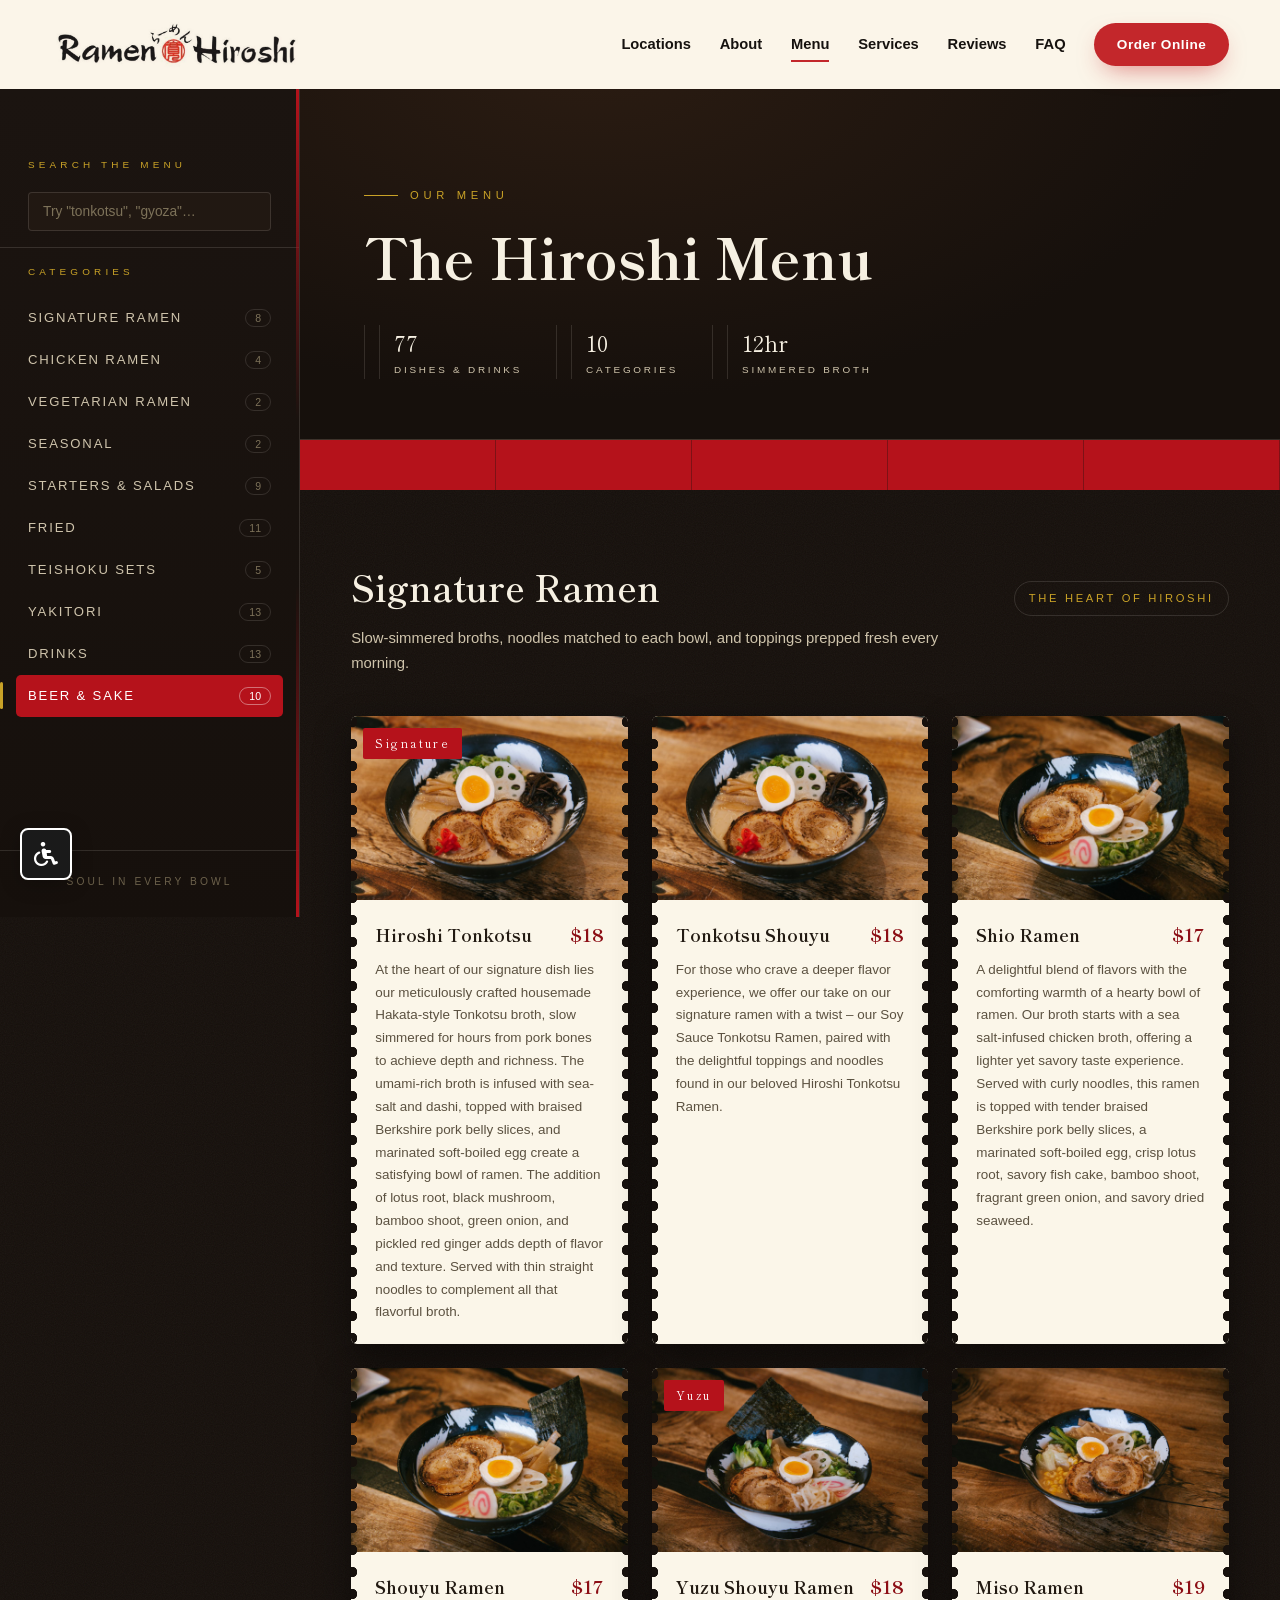
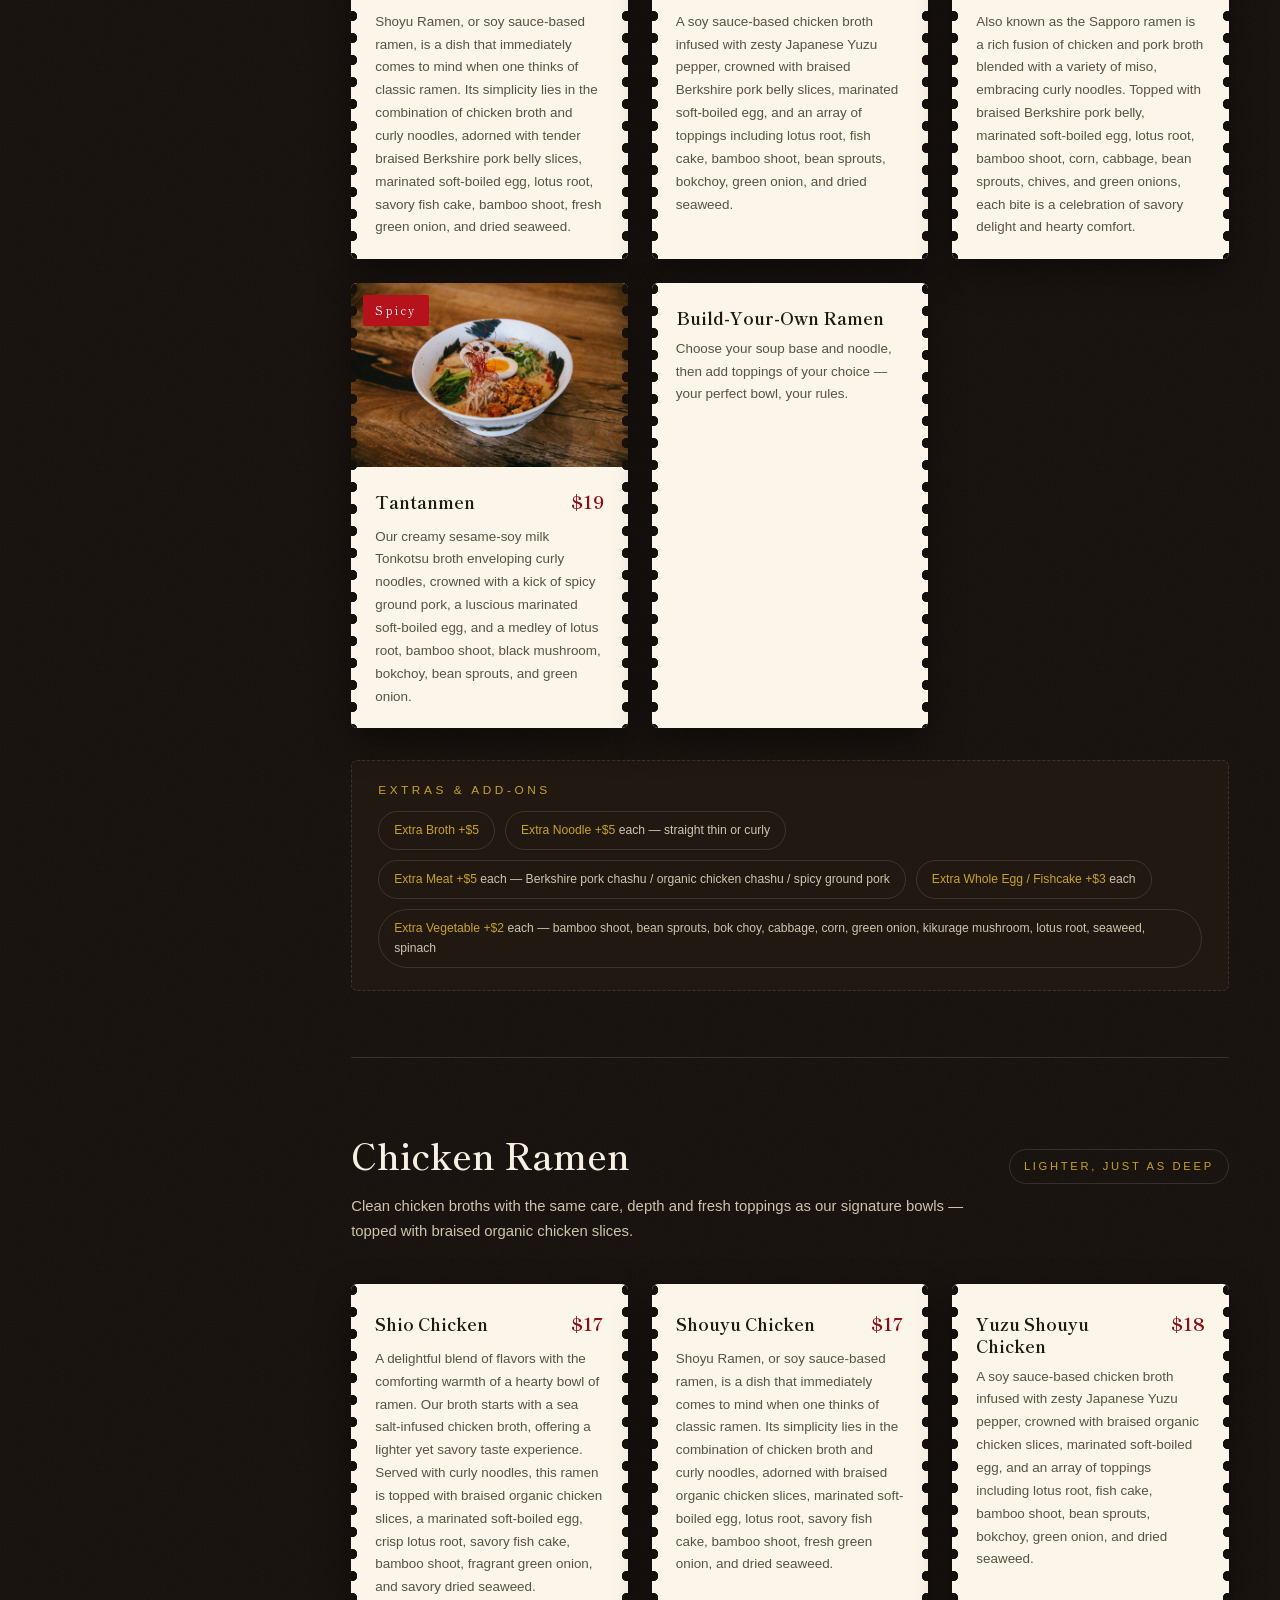
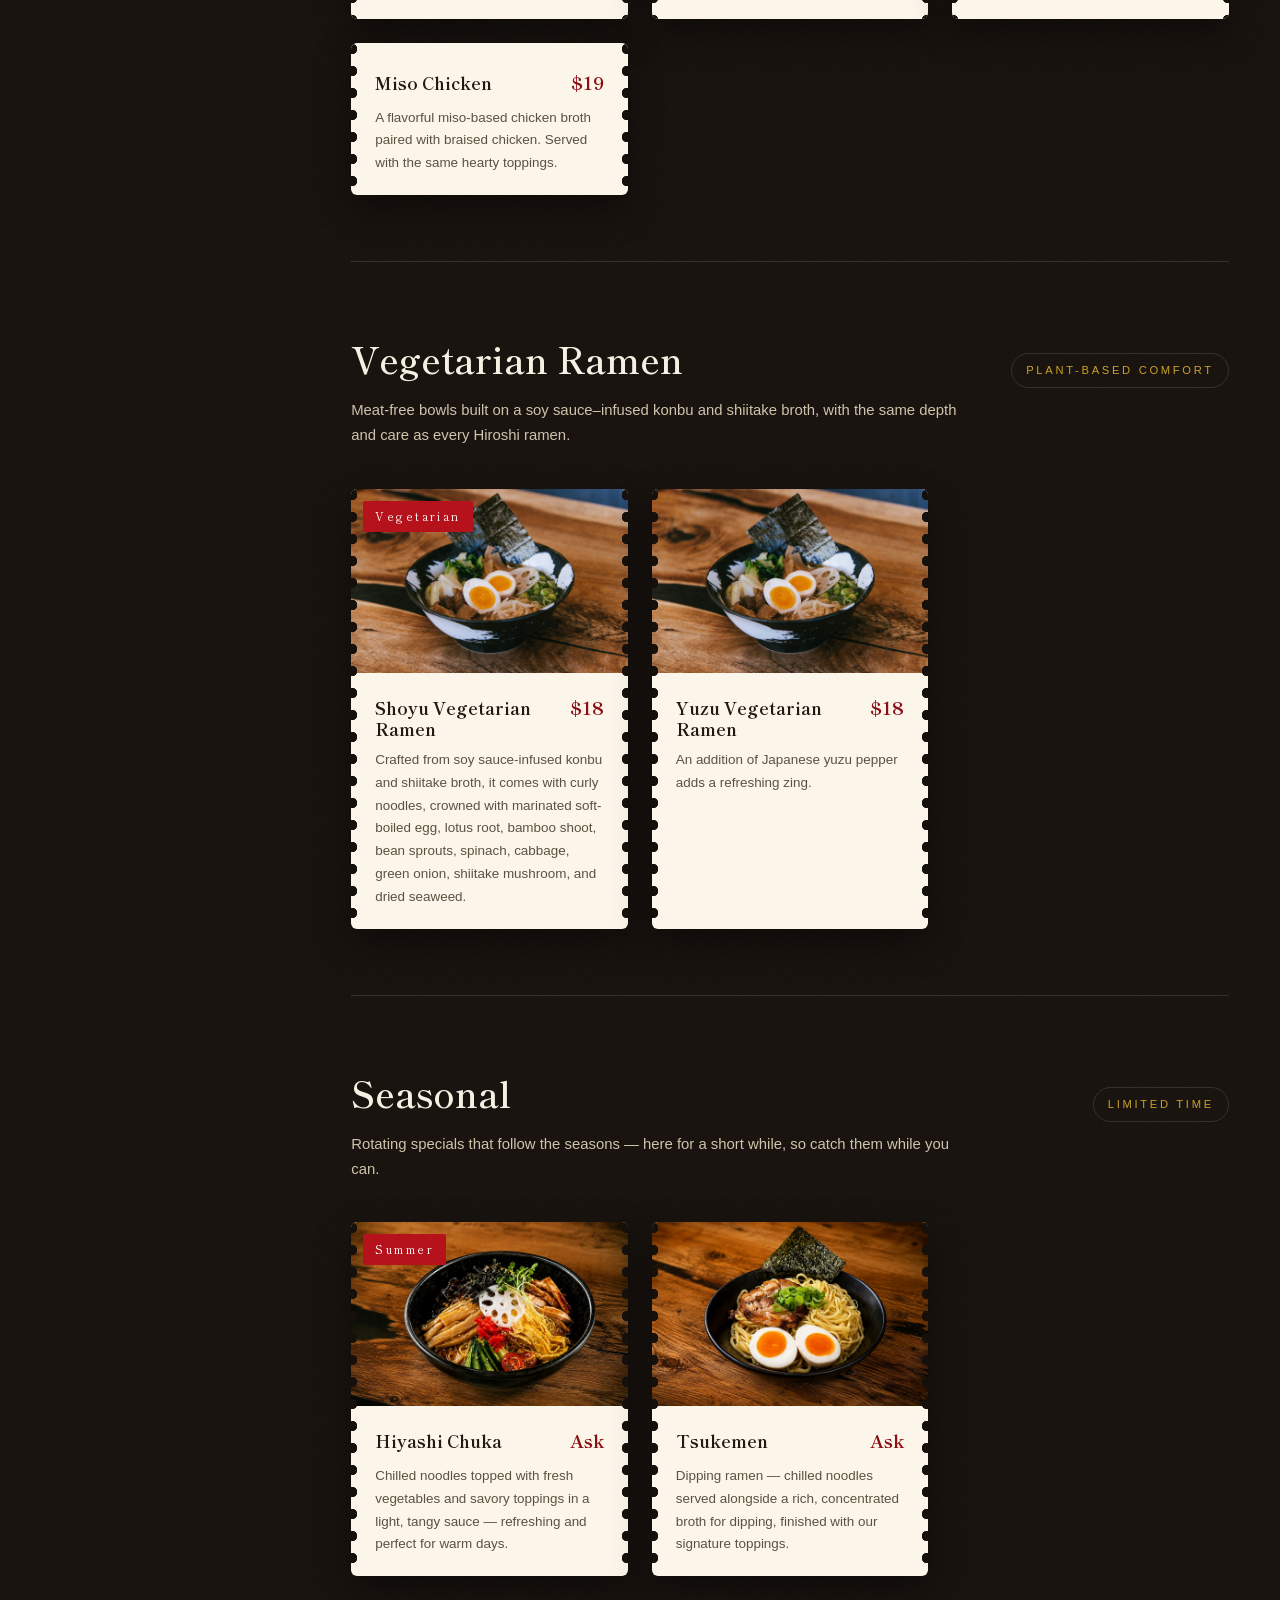
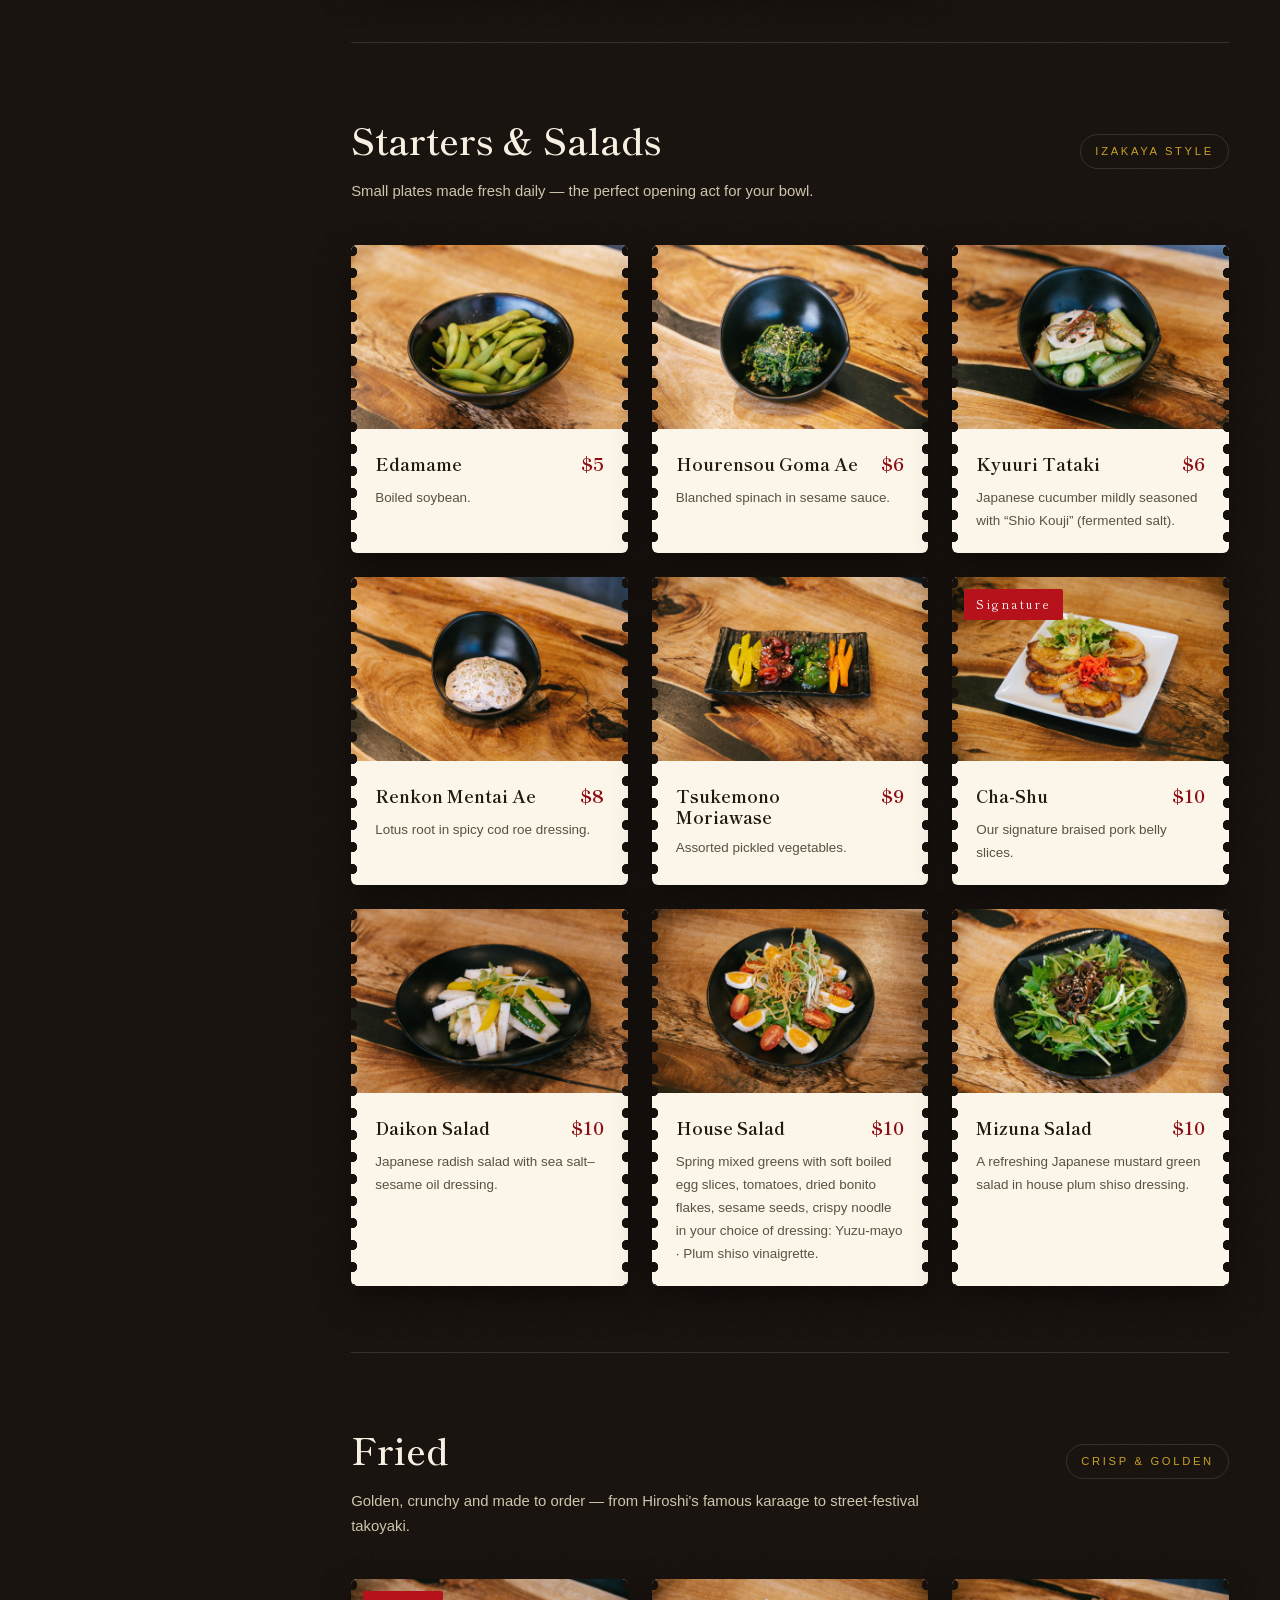
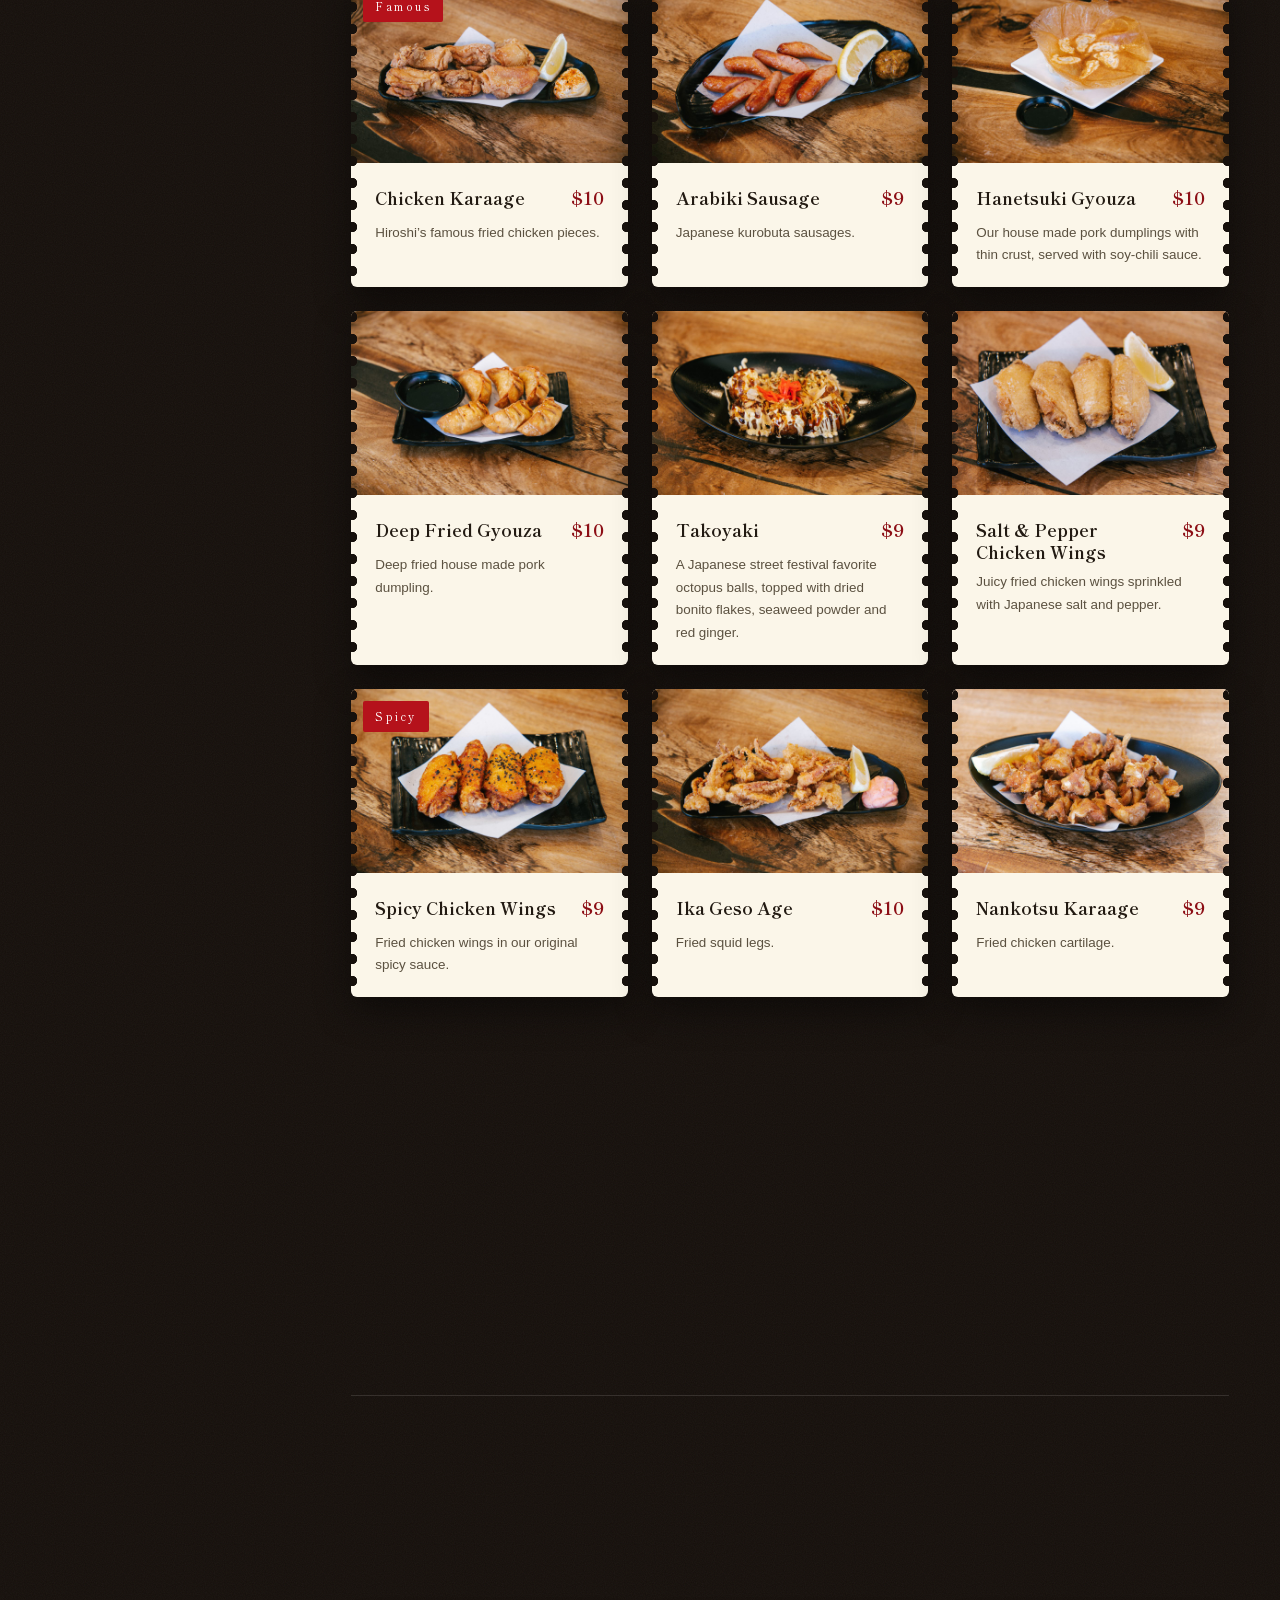
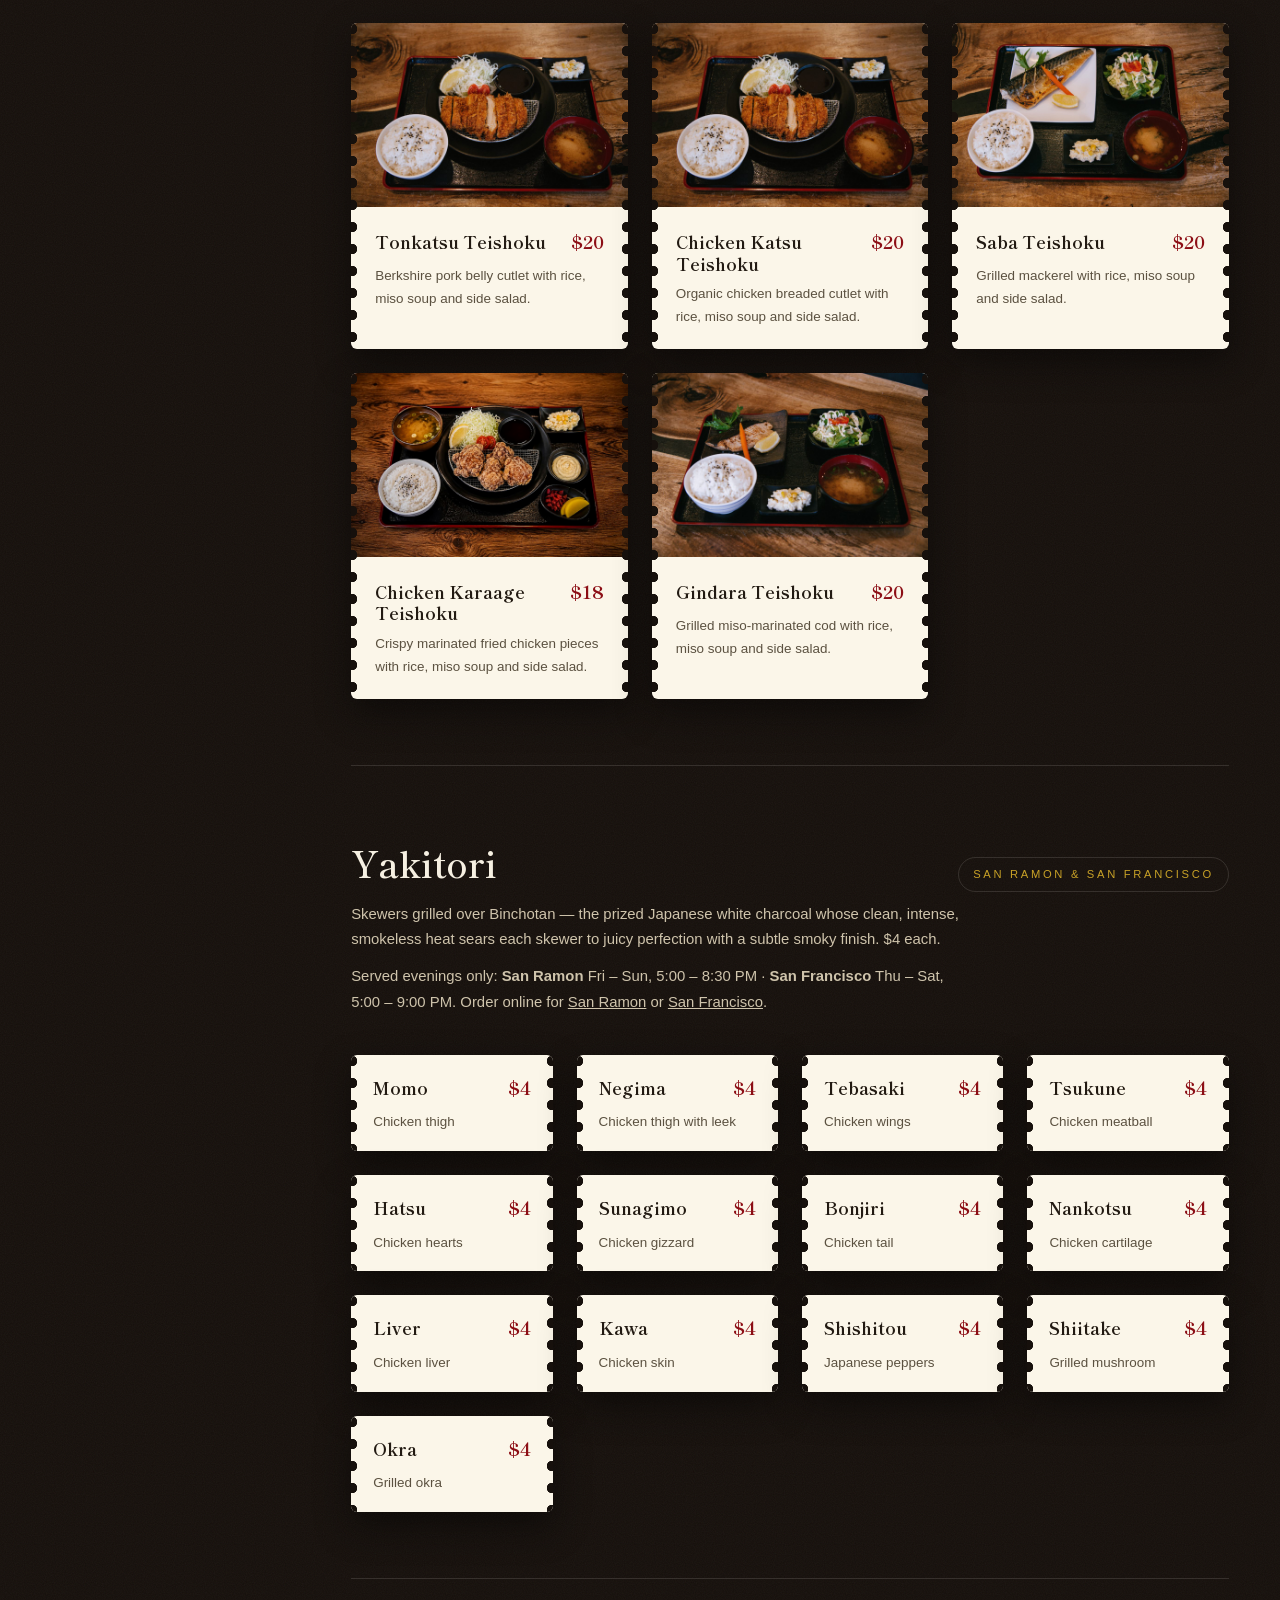
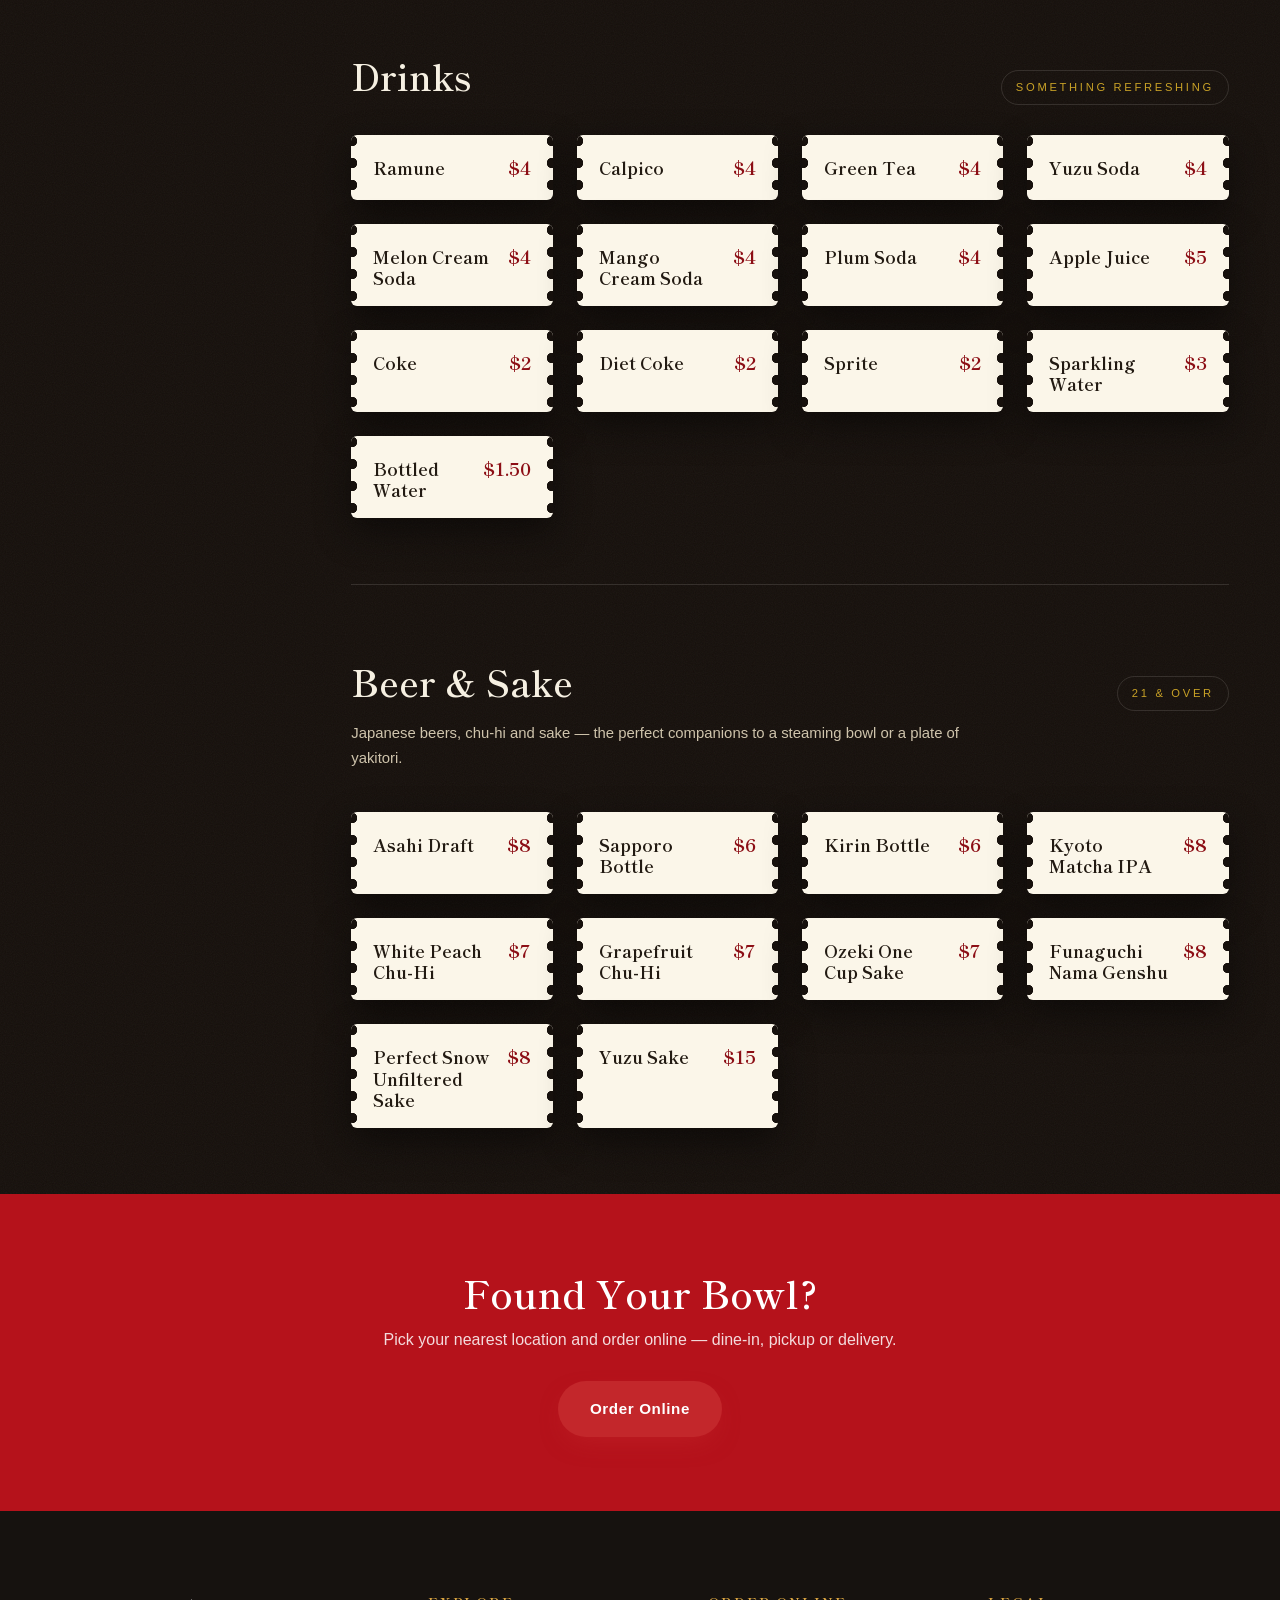
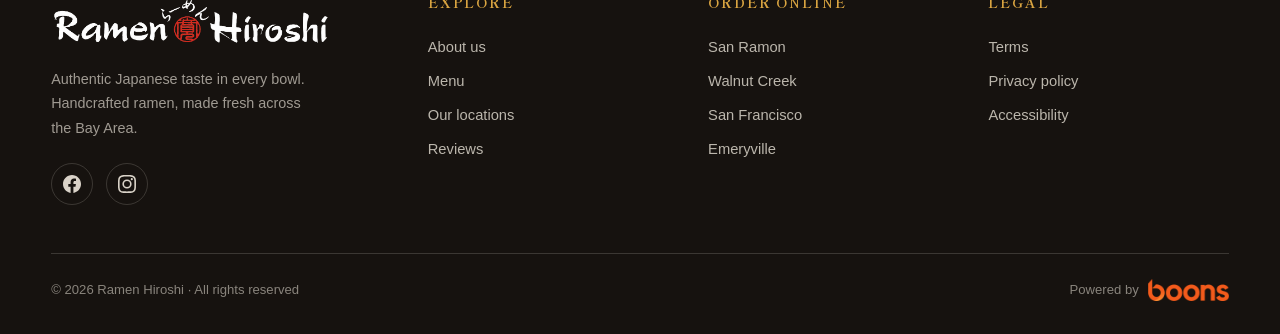
==== commit 4fe1c507: "Refresh location photos and fix header, hero, and footer contrast. Co-authored-by: Cursor <cursorage" ====
--- a/menu.html
+++ b/menu.html
@@ -77,6 +77,7 @@
 .btn-red:hover{transform:translateY(-3px);background:var(--red-deep);box-shadow:0 16px 32px -10px rgba(195,39,43,.7)}
 #navLinks .btn{padding:.6rem 1.4rem;font-size:.85rem}
 #navLinks .btn::after{display:none}
+#navLinks a.btn-red{color:#fff;-webkit-text-fill-color:#fff}
 #site-nav .burger{display:none;flex-direction:column;gap:5px;padding:.5rem;z-index:110}
 #site-nav .burger span{width:26px;height:2.5px;background:var(--site-ink);border-radius:2px;transition:.35s var(--ease)}
 #site-nav.open .burger span:nth-child(1){transform:translateY(7.5px) rotate(45deg)}
@@ -88,7 +89,8 @@
 .site-footer .foot-grid a{display:block;padding:.28rem 0;color:rgba(251,245,233,.72);font-size:.92rem;transition:.25s}
 .site-footer .foot-grid a:hover{color:var(--red)}
 .site-footer .foot-brand p{color:rgba(251,245,233,.6);font-size:.9rem;max-width:34ch;margin-top:1rem}
-.site-footer .foot-brand .logo img{width:min(280px,55vw);height:auto;max-height:56px;object-fit:contain}
+.site-footer .foot-brand .logo{background:transparent;color:transparent}
+.site-footer .foot-brand .logo img{width:min(280px,55vw);height:auto;max-height:56px;object-fit:contain;mix-blend-mode:normal;-webkit-mix-blend-mode:normal}
 .site-footer .socials{display:flex;gap:.8rem;margin-top:1.4rem}
 .site-footer .socials a{width:42px;height:42px;border:1px solid var(--line-light);border-radius:50%;display:grid;place-items:center;color:rgba(251,245,233,.85);transition:.3s var(--ease)}
 .site-footer .socials a svg{width:18px;height:18px;fill:currentColor}
@@ -783,7 +785,7 @@
   <div class="wrap">
     <div class="foot-grid">
       <div class="foot-brand">
-        <a class="logo" href="index.html" style="color:var(--paper)">
+        <a class="logo" href="index.html" style="color:transparent;background:transparent">
           <img src="assets/footer-logo.png" alt="Ramen Hiroshi logo">
         </a>
         <p>Authentic Japanese taste in every bowl. Handcrafted ramen, made fresh across the Bay Area.</p>
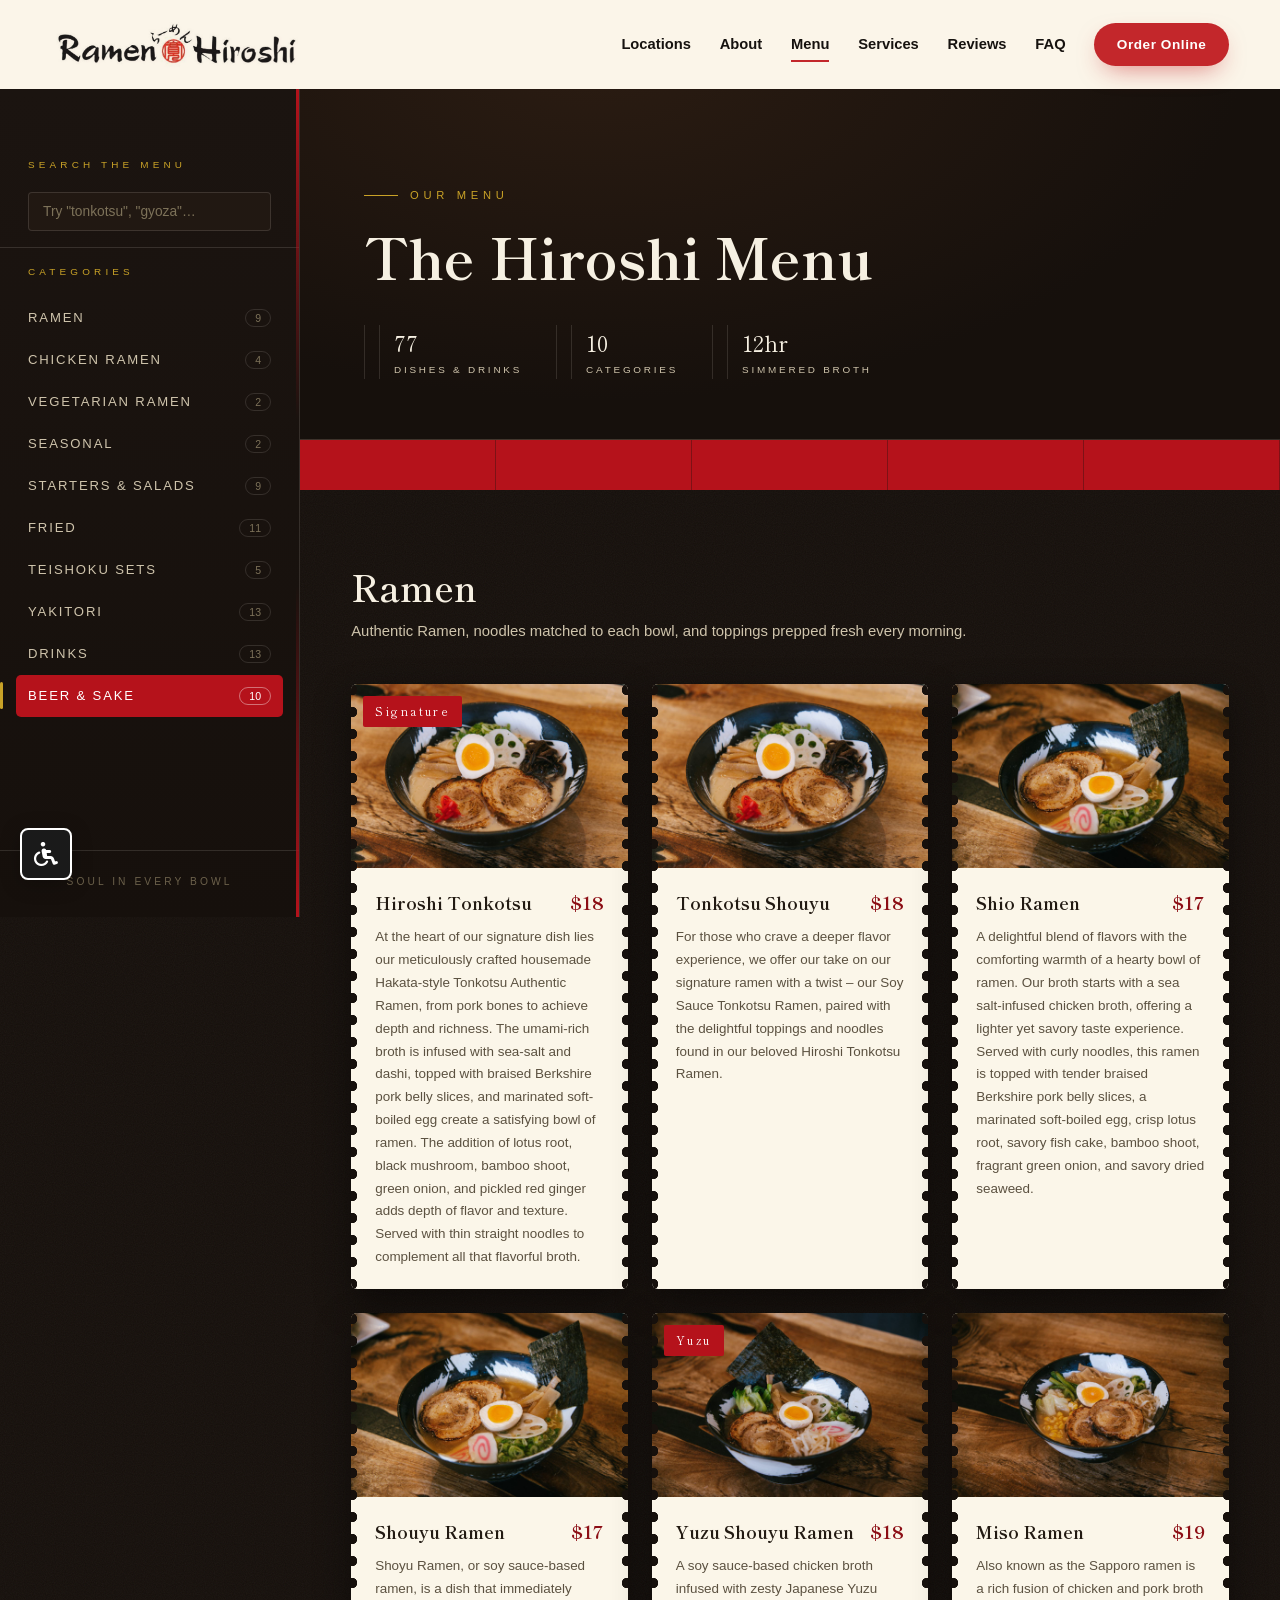
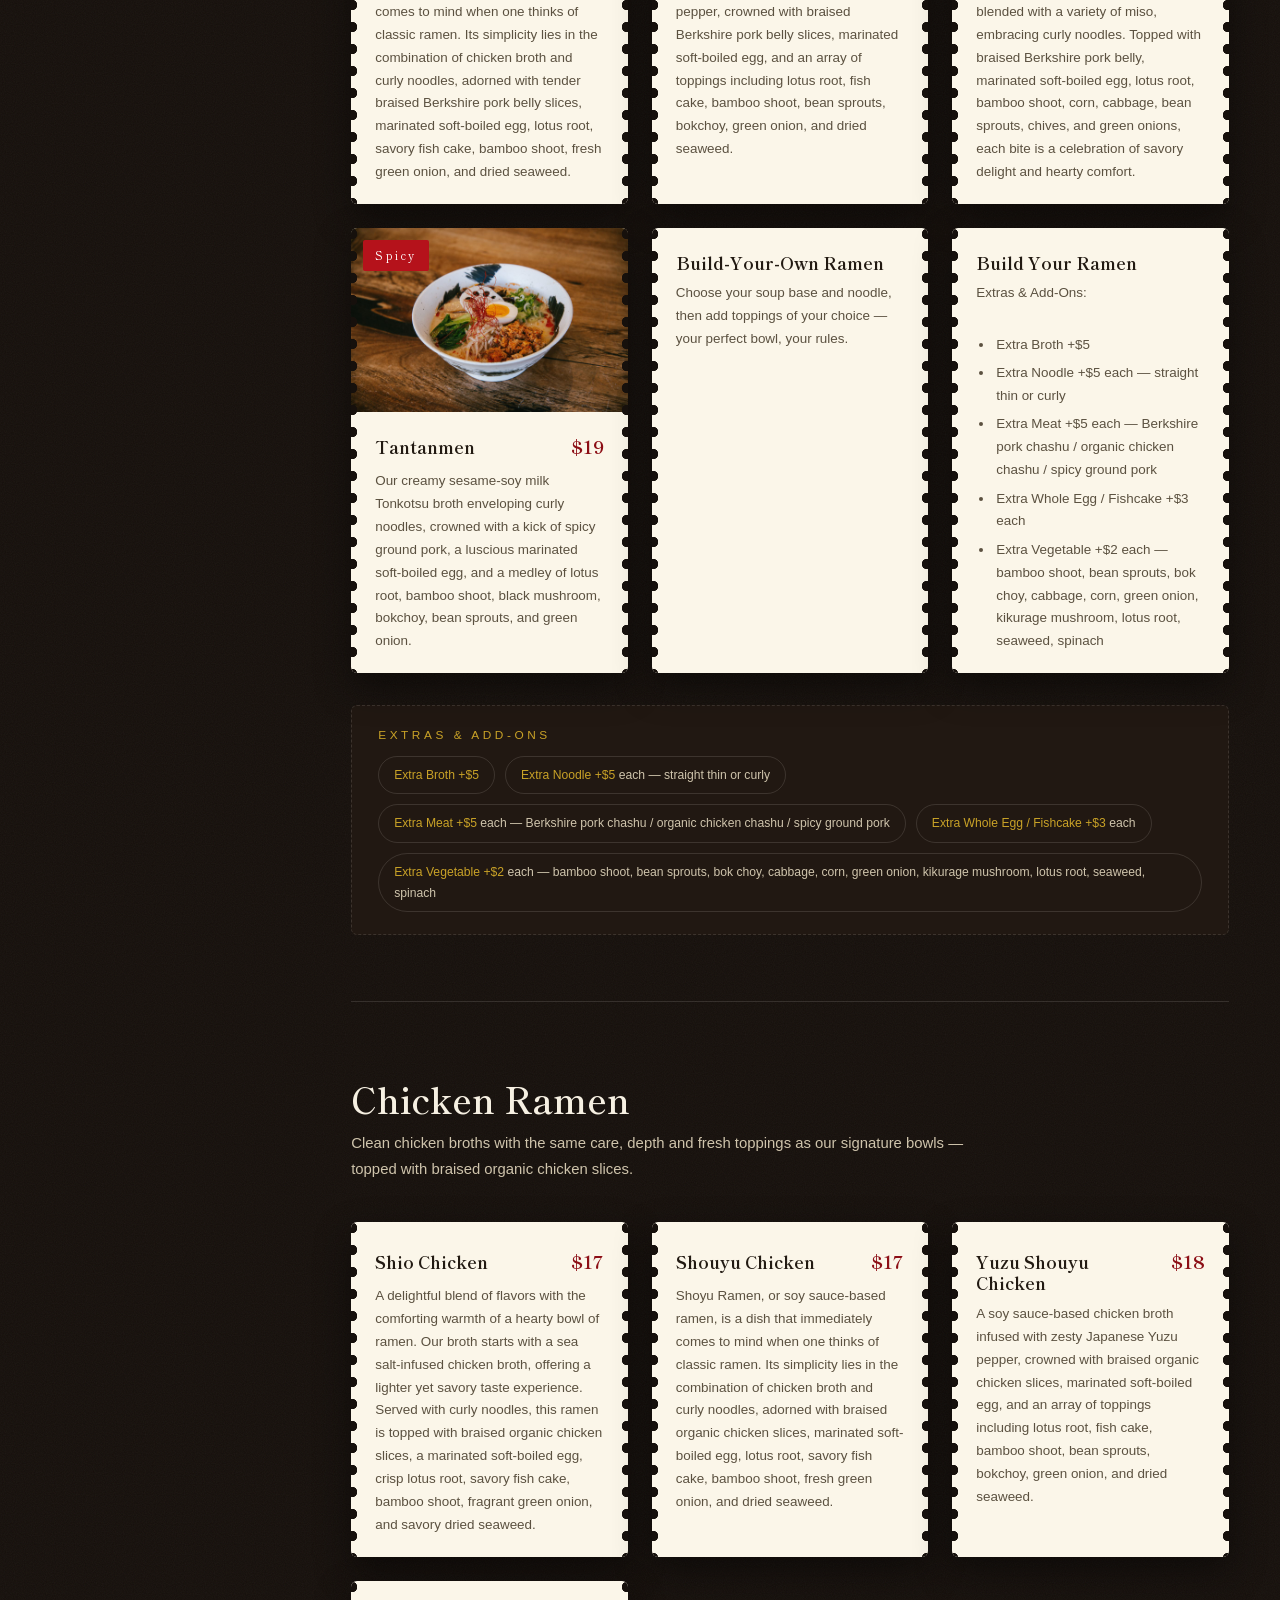
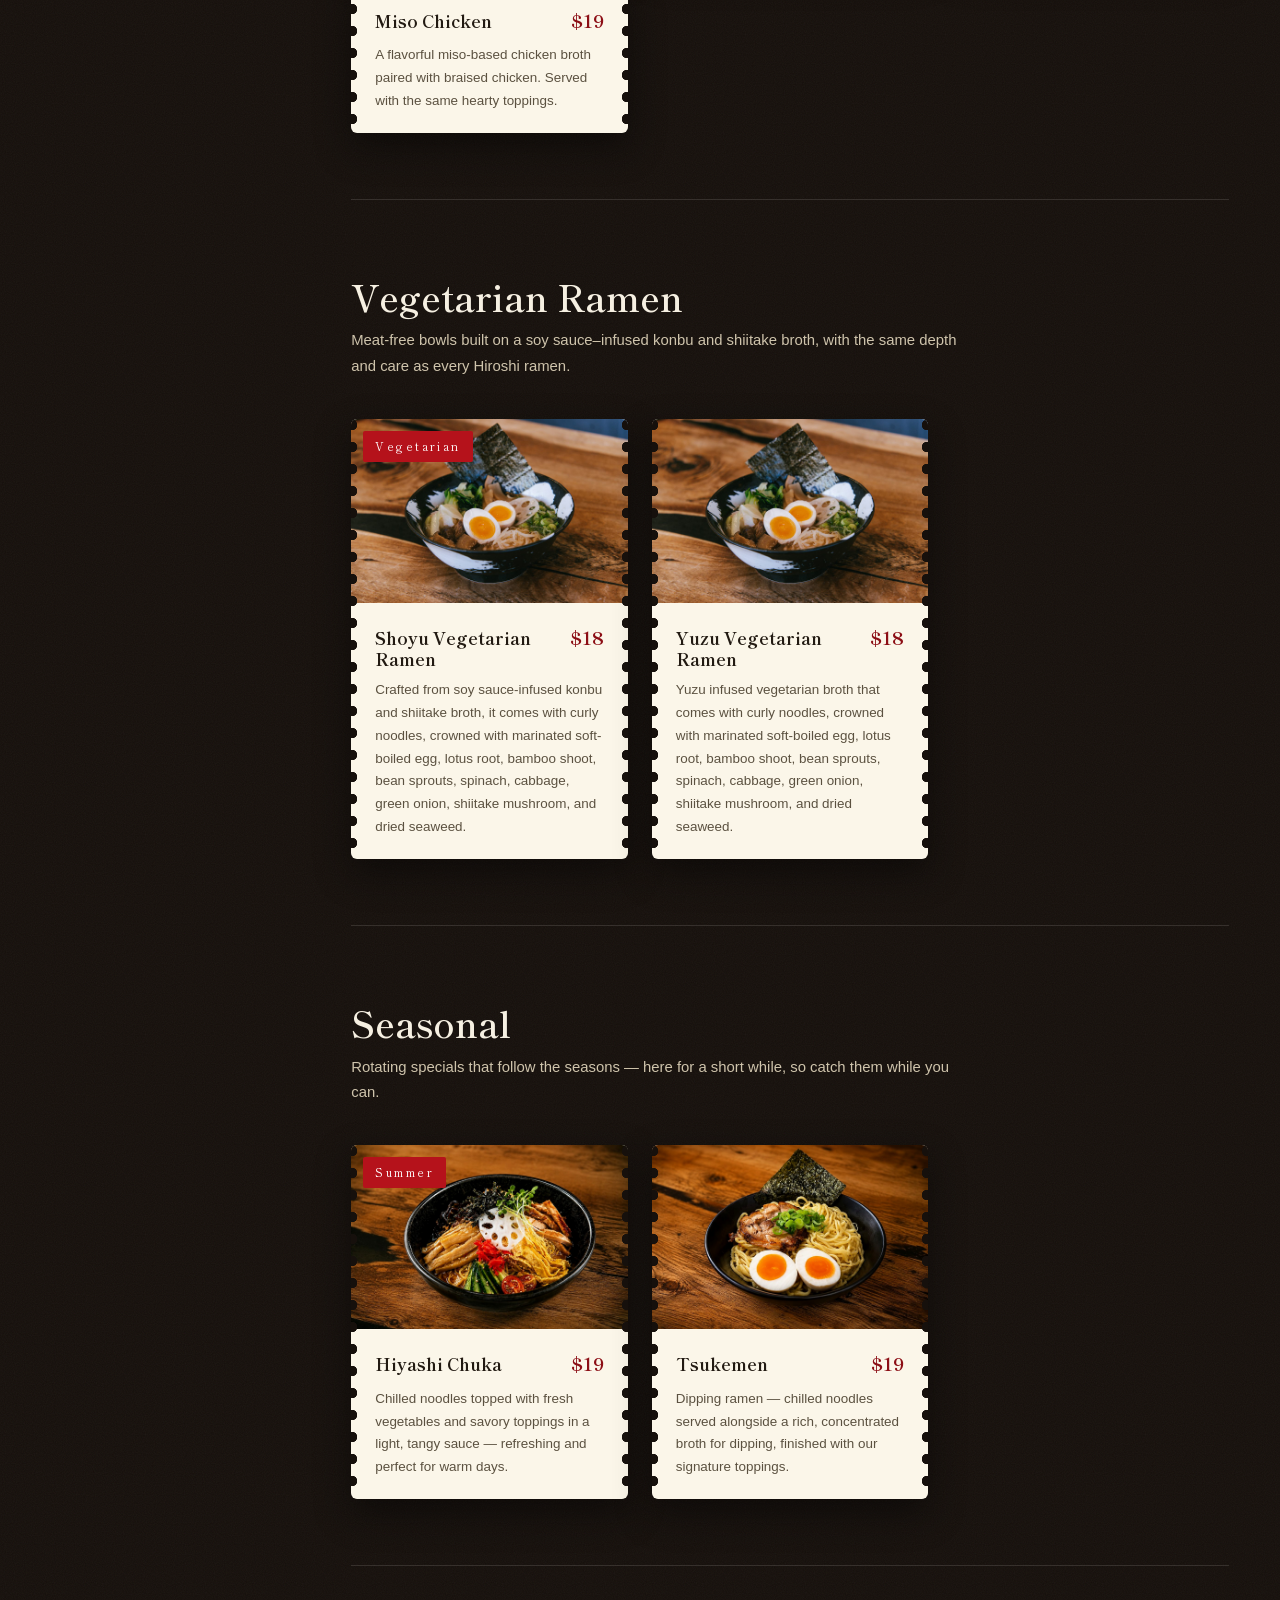
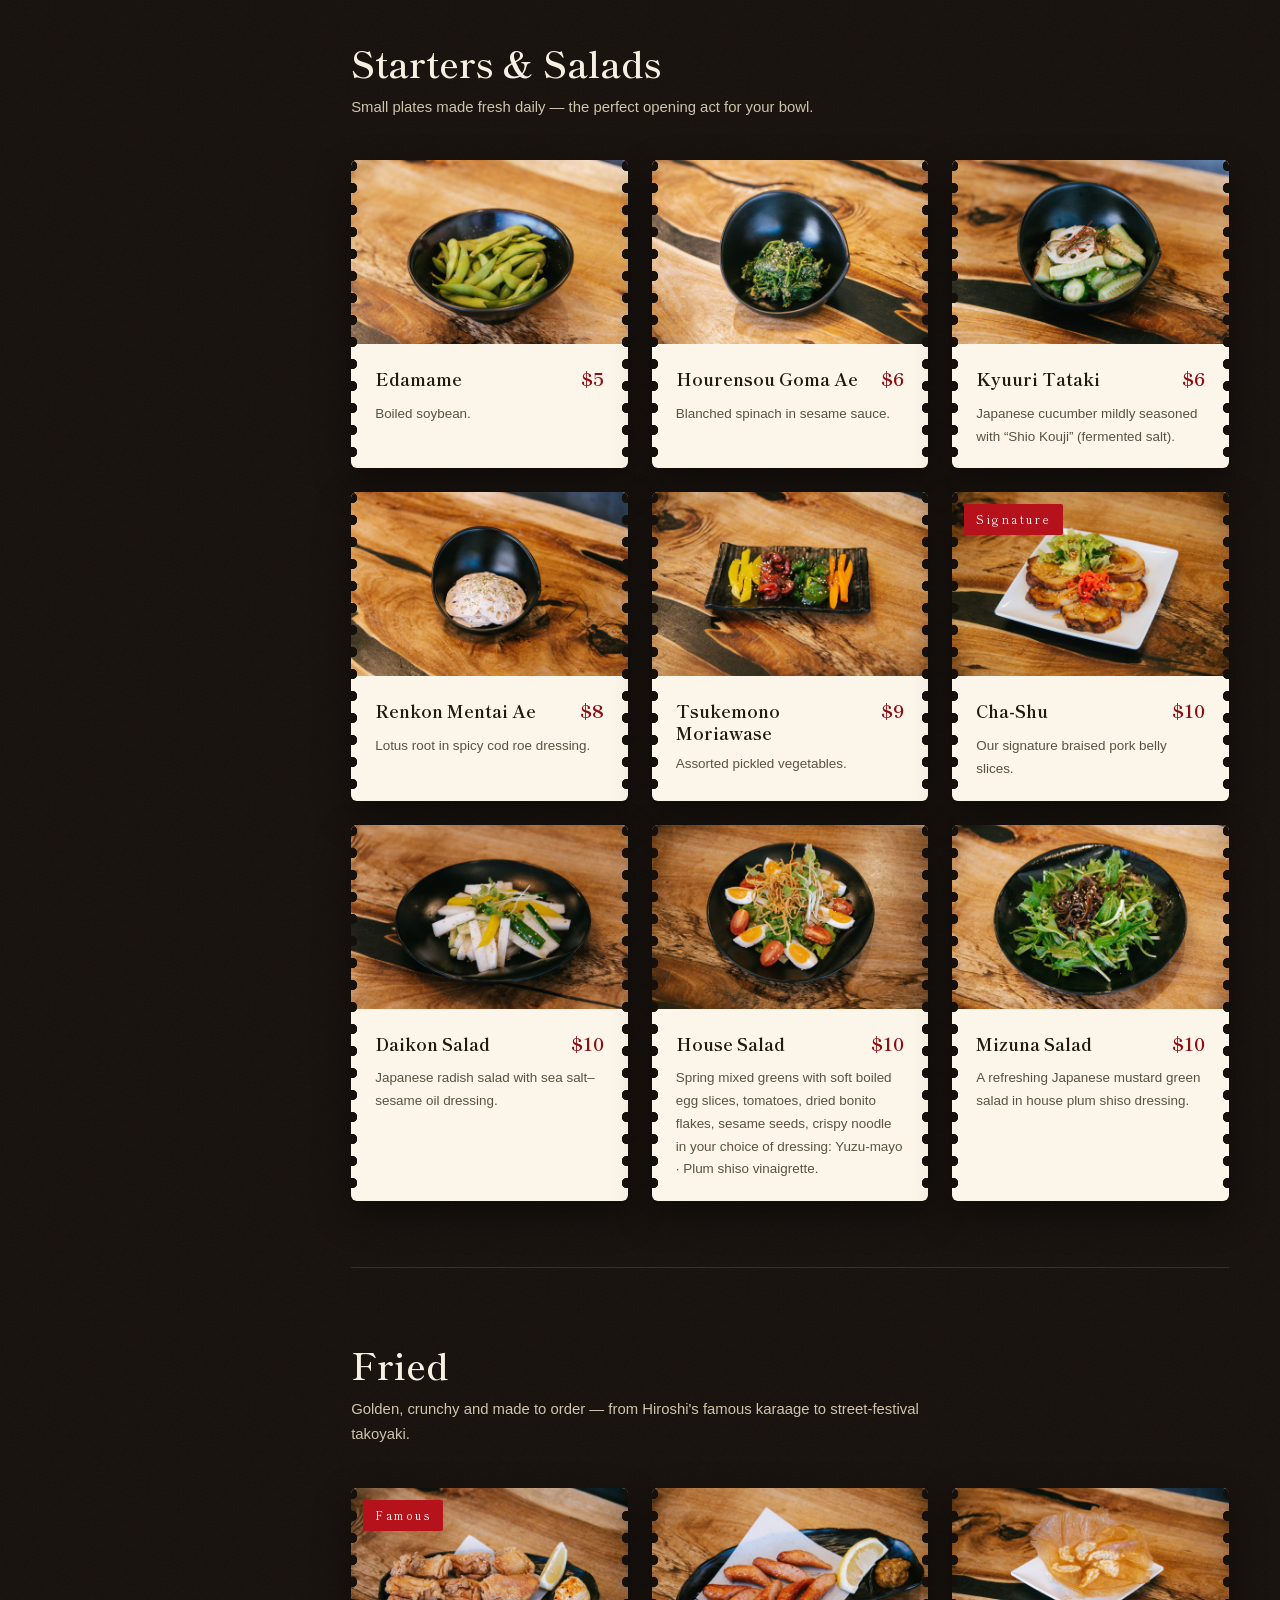
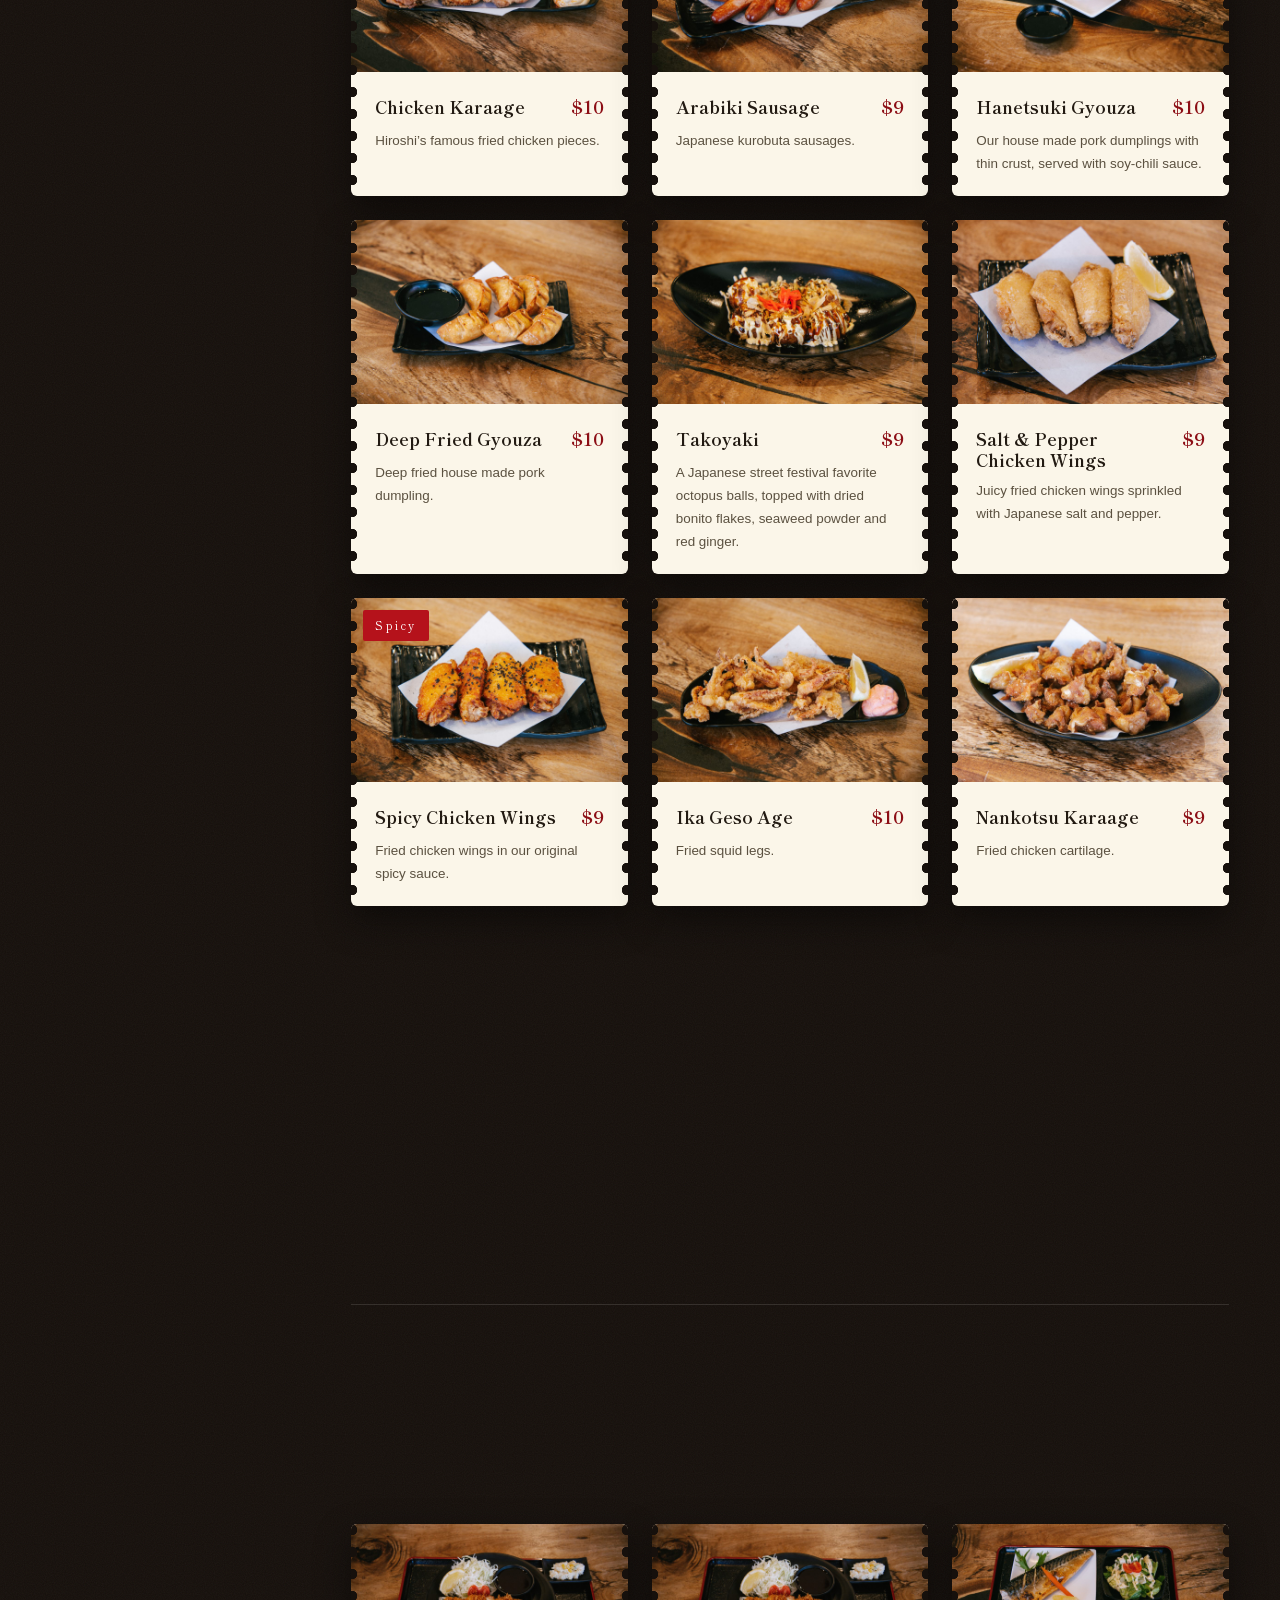
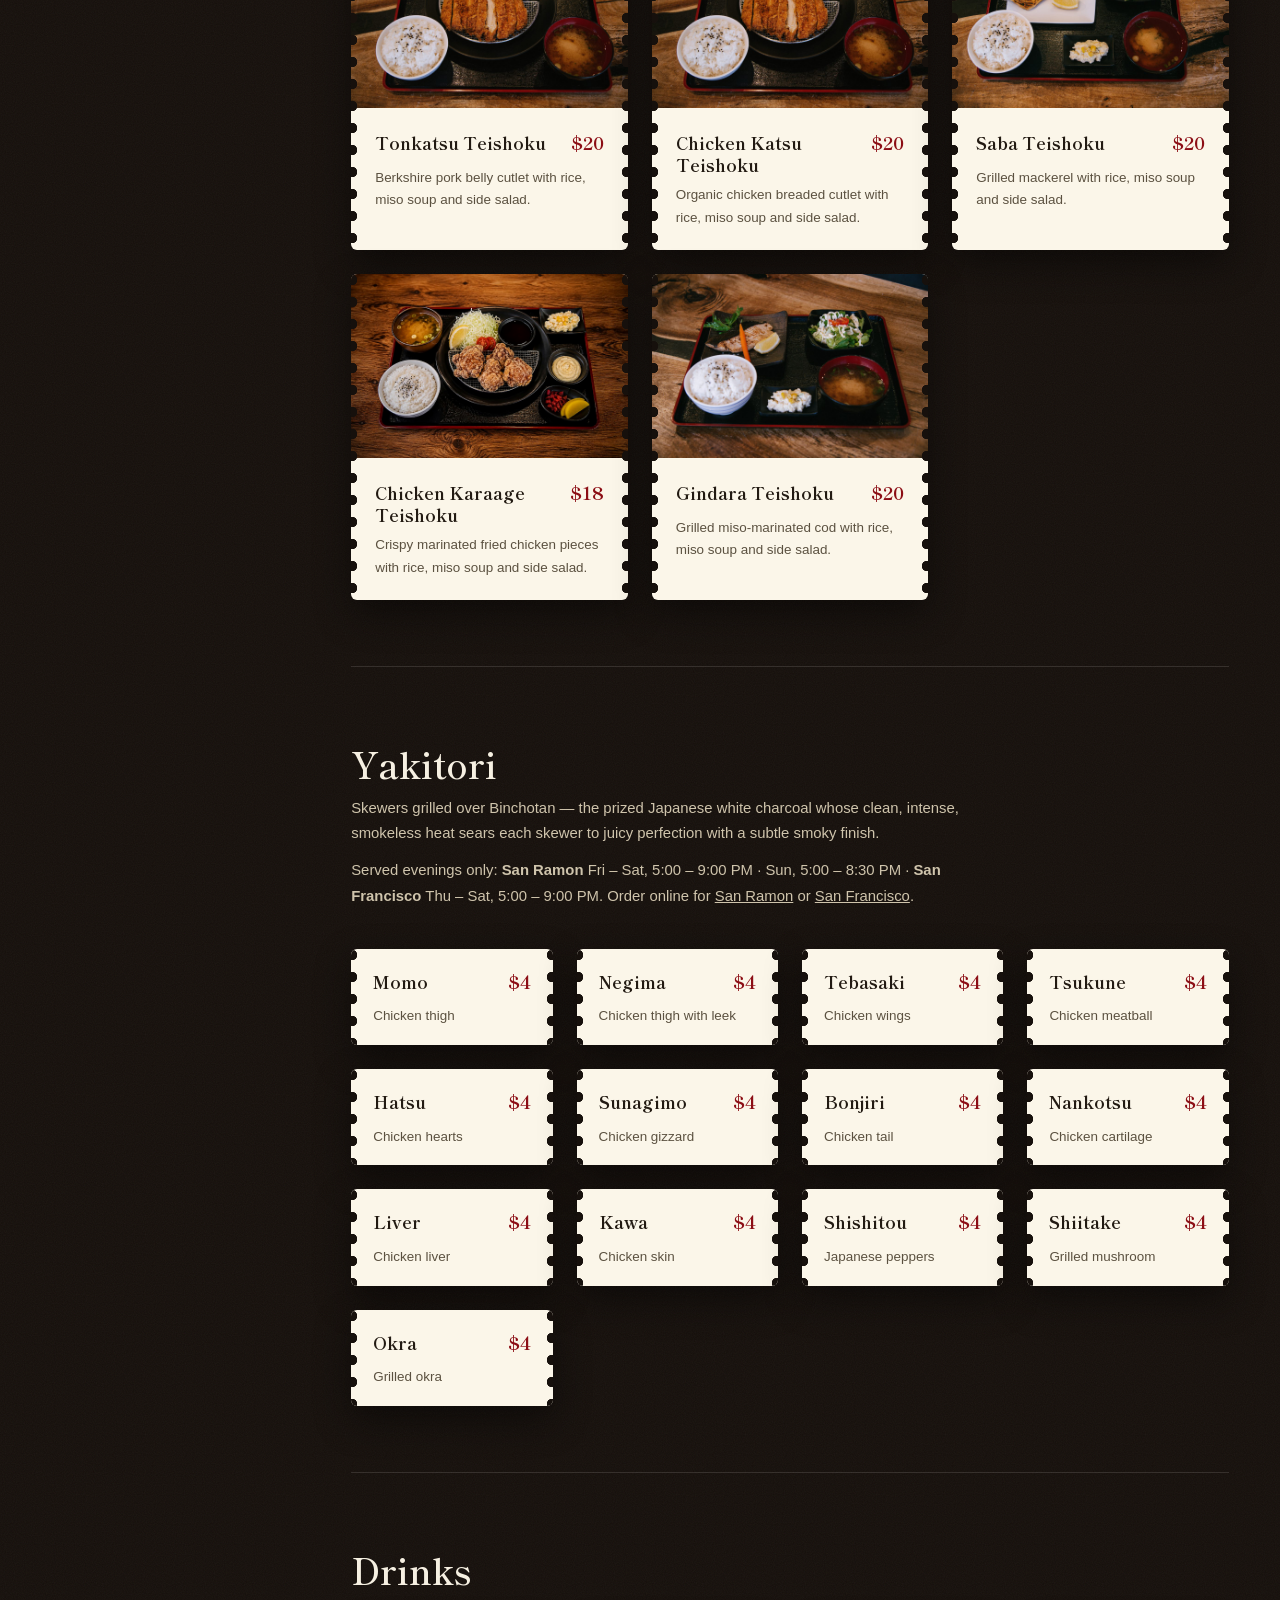
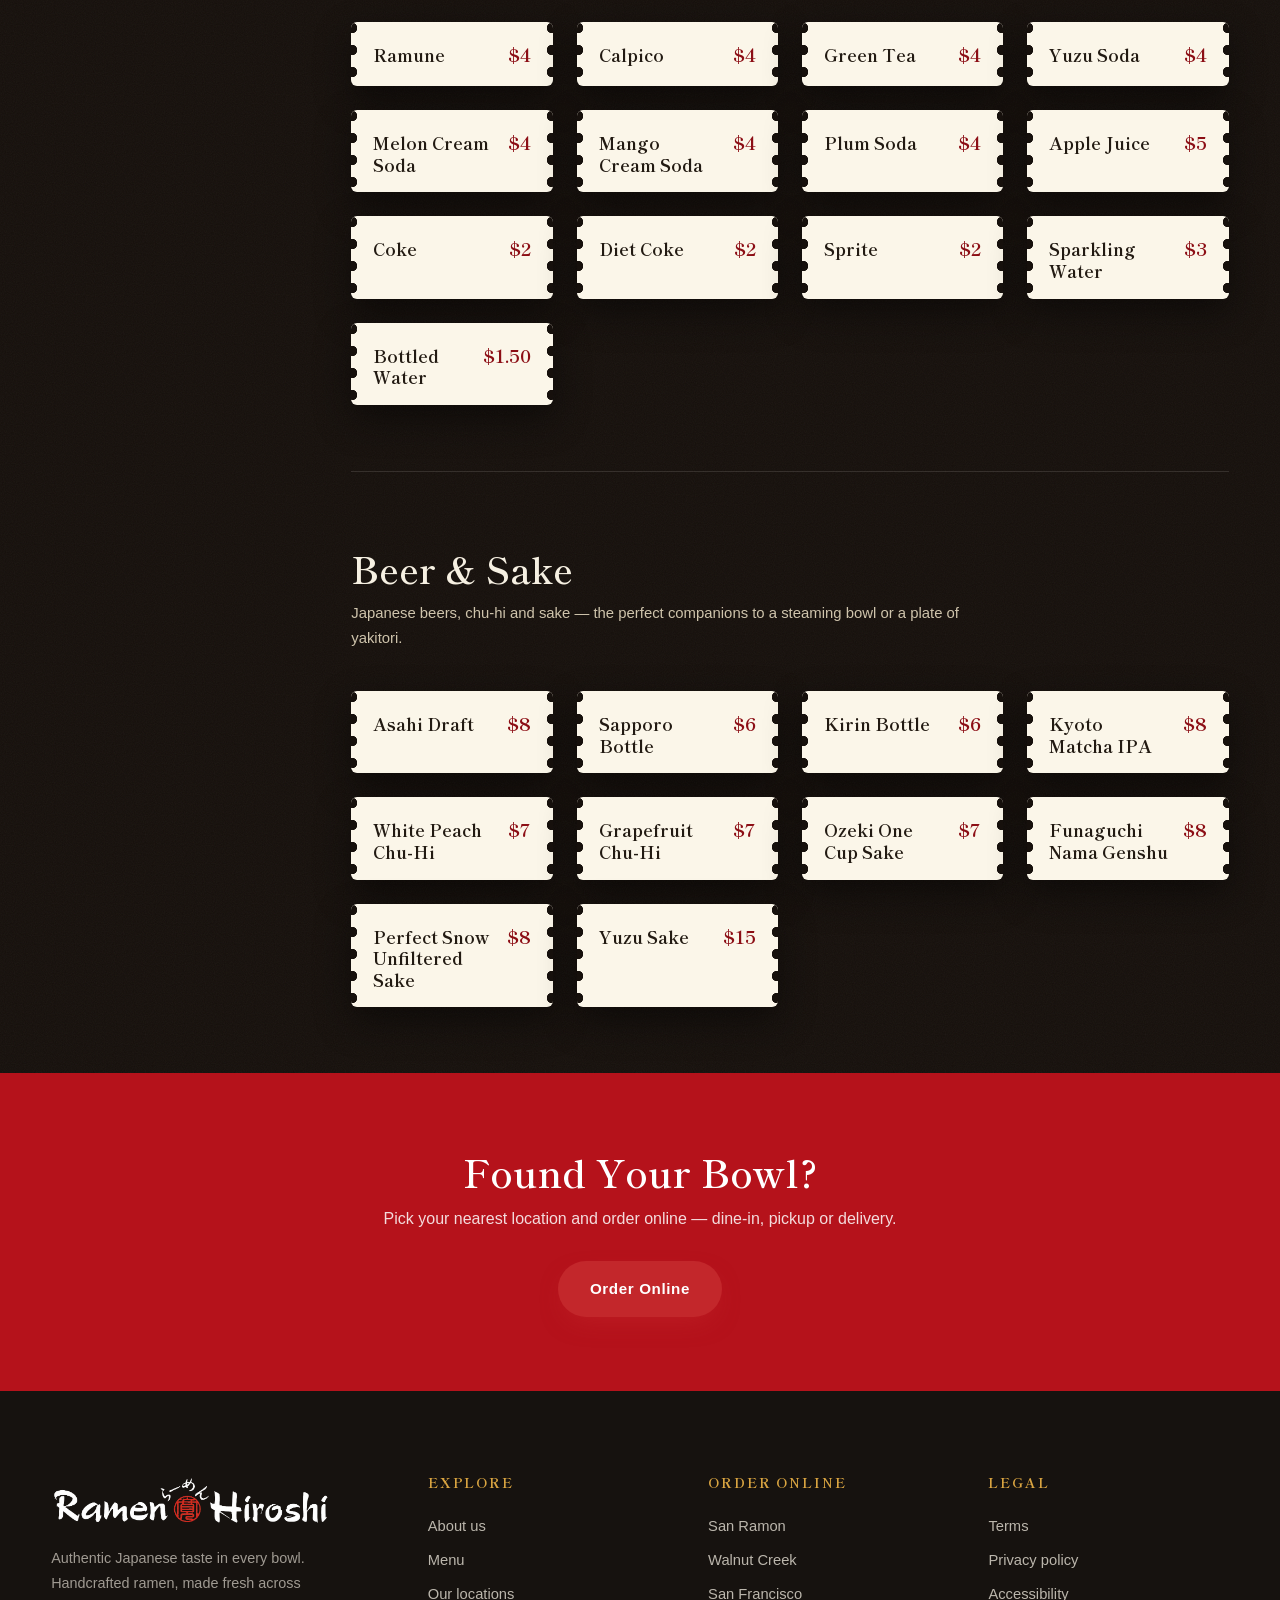
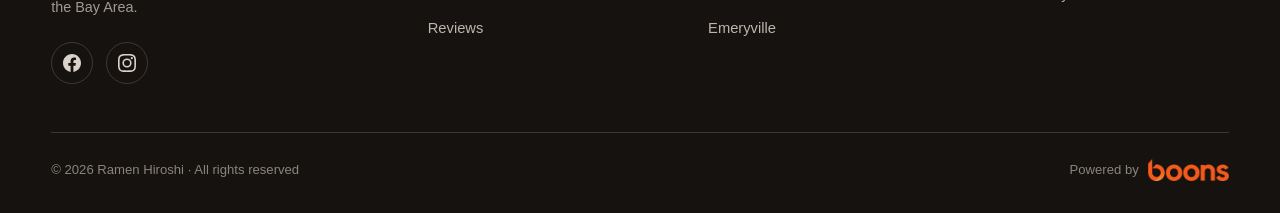
==== commit 3f2ef528: "Update homepage copy and hero photo, and refresh menu extras, prices, and yakitori hours. Co-authore" ====
--- a/menu.html
+++ b/menu.html
@@ -221,13 +221,7 @@
 .cat{scroll-margin-top:70px;padding:74px 0 66px}
 .cat + .cat{border-top:1px solid var(--line)}
 .cat-head{display:flex;align-items:baseline;gap:20px;margin-bottom:10px;flex-wrap:wrap}
-.cat-head .jp{
-  font-family:var(--disp);font-size:1.6rem;color:#fff;background:var(--aka);
-  width:56px;height:56px;display:grid;place-items:center;border-radius:6px;
-  transform:rotate(-4deg);box-shadow:0 10px 26px rgba(181,18,27,.35);align-self:center;
-}
 .cat-head h2{font-size:clamp(1.6rem,2.8vw,2.4rem)}
-.cat-head .note{font-size:.7rem;letter-spacing:.24em;text-transform:uppercase;color:var(--kin);margin-left:auto;border:1px solid var(--line);padding:7px 14px;border-radius:999px}
 .cat-sub{color:var(--kome-dim);max-width:620px;margin:10px 0 40px;font-size:.93rem}
 
 /* tickets */
@@ -255,6 +249,8 @@
 .t-top h3{font-size:1.08rem;font-weight:700}
 .price{font-family:var(--disp);font-weight:700;font-size:1.12rem;color:var(--aka-deep);white-space:nowrap}
 .t-body p{font-size:.84rem;color:#5b5140;flex:1}
+.extra-list{margin:0;padding-left:1.1rem;font-size:.84rem;color:#5b5140;display:flex;flex-direction:column;gap:.35rem;flex:1}
+.extra-list li{padding-left:.15rem}
 .t-foot{
   display:flex;justify-content:space-between;align-items:center;
   border-top:1px dashed #cbbf9f;padding-top:11px;
@@ -339,7 +335,6 @@
 }
 @media(max-width:640px){
   .tickets,.tickets.compact{grid-template-columns:1fr}
-  .cat-head .note{margin-left:0}
   .cta-band .bgk{font-size:7rem}
   .site-footer .foot-grid{grid-template-columns:1fr}
 }
@@ -390,7 +385,7 @@
 
   <div class="sb-title"><span>Categories</span></div>
   <nav class="sb-nav" id="sbnav">
-    <button class="sb-link active" data-cat="ramen"><span class="lbl">Signature Ramen</span><span class="cnt">8</span></button>
+    <button class="sb-link active" data-cat="ramen"><span class="lbl">Ramen</span><span class="cnt">9</span></button>
     <button class="sb-link" data-cat="chicken"><span class="lbl">Chicken Ramen</span><span class="cnt">4</span></button>
     <button class="sb-link" data-cat="vegetarian"><span class="lbl">Vegetarian Ramen</span><span class="cnt">2</span></button>
     <button class="sb-link" data-cat="seasonal"><span class="lbl">Seasonal</span><span class="cnt">2</span></button>
@@ -428,14 +423,14 @@
 
     <!-- RAMEN -->
     <section class="cat" id="ramen">
-      <div class="cat-head rv"><h2>Signature Ramen</h2><span class="note">The Heart of Hiroshi</span></div>
-      <p class="cat-sub rv">Slow-simmered broths, noodles matched to each bowl, and toppings prepped fresh every morning.</p>
+      <div class="cat-head rv"><h2>Ramen</h2></div>
+      <p class="cat-sub rv">Authentic Ramen, noodles matched to each bowl, and toppings prepped fresh every morning.</p>
       <div class="tickets">
         <article class="ticket rv">
           <div class="t-img"><span class="badge">Signature</span><img src="assets/hiroshi-tonkotsu-ramen.jpg" alt="Hiroshi Tonkotsu Ramen"></div>
           <div class="t-body">
             <div class="t-top"><h3>Hiroshi Tonkotsu</h3><span class="price">$18</span></div>
-            <p>At the heart of our signature dish lies our meticulously crafted housemade Hakata-style Tonkotsu broth, slow simmered for hours from pork bones to achieve depth and richness. The umami-rich broth is infused with sea-salt and dashi, topped with braised Berkshire pork belly slices, and marinated soft-boiled egg create a satisfying bowl of ramen. The addition of lotus root, black mushroom, bamboo shoot, green onion, and pickled red ginger adds depth of flavor and texture. Served with thin straight noodles to complement all that flavorful broth.</p>
+            <p>At the heart of our signature dish lies our meticulously crafted housemade Hakata-style Tonkotsu Authentic Ramen, from pork bones to achieve depth and richness. The umami-rich broth is infused with sea-salt and dashi, topped with braised Berkshire pork belly slices, and marinated soft-boiled egg create a satisfying bowl of ramen. The addition of lotus root, black mushroom, bamboo shoot, green onion, and pickled red ginger adds depth of flavor and texture. Served with thin straight noodles to complement all that flavorful broth.</p>
           </div>
         </article>
         <article class="ticket rv">
@@ -484,6 +479,19 @@
           <div class="t-body" style="padding-top:24px">
             <div class="t-top"><h3>Build-Your-Own Ramen</h3></div>
             <p>Choose your soup base and noodle, then add toppings of your choice — your perfect bowl, your rules.</p>
+          </div>
+        </article>
+        <article class="ticket rv">
+          <div class="t-body" style="padding-top:24px">
+            <div class="t-top"><h3>Build Your Ramen</h3></div>
+            <p>Extras &amp; Add-Ons:</p>
+            <ul class="extra-list">
+              <li>Extra Broth +$5</li>
+              <li>Extra Noodle +$5 each — straight thin or curly</li>
+              <li>Extra Meat +$5 each — Berkshire pork chashu / organic chicken chashu / spicy ground pork</li>
+              <li>Extra Whole Egg / Fishcake +$3 each</li>
+              <li>Extra Vegetable +$2 each — bamboo shoot, bean sprouts, bok choy, cabbage, corn, green onion, kikurage mushroom, lotus root, seaweed, spinach</li>
+            </ul>
           </div>
         </article>
       </div>
@@ -501,7 +509,7 @@
 
     <!-- CHICKEN RAMEN -->
     <section class="cat" id="chicken">
-      <div class="cat-head rv"><h2>Chicken Ramen</h2><span class="note">Lighter, Just as Deep</span></div>
+      <div class="cat-head rv"><h2>Chicken Ramen</h2></div>
       <p class="cat-sub rv">Clean chicken broths with the same care, depth and fresh toppings as our signature bowls — topped with braised organic chicken slices.</p>
       <div class="tickets">
         <article class="ticket rv">
@@ -533,7 +541,7 @@
 
     <!-- VEGETARIAN RAMEN -->
     <section class="cat" id="vegetarian">
-      <div class="cat-head rv"><h2>Vegetarian Ramen</h2><span class="note">Plant-Based Comfort</span></div>
+      <div class="cat-head rv"><h2>Vegetarian Ramen</h2></div>
       <p class="cat-sub rv">Meat-free bowls built on a soy sauce–infused konbu and shiitake broth, with the same depth and care as every Hiroshi ramen.</p>
       <div class="tickets">
         <article class="ticket rv">
@@ -547,7 +555,7 @@
           <div class="t-img"><img src="assets/vegetarian-ramen.jpg" alt="Yuzu Vegetarian Ramen"></div>
           <div class="t-body">
             <div class="t-top"><h3>Yuzu Vegetarian Ramen</h3><span class="price">$18</span></div>
-            <p>An addition of Japanese yuzu pepper adds a refreshing zing.</p>
+            <p>Yuzu infused vegetarian broth that comes with curly noodles, crowned with marinated soft-boiled egg, lotus root, bamboo shoot, bean sprouts, spinach, cabbage, green onion, shiitake mushroom, and dried seaweed.</p>
           </div>
         </article>
       </div>
@@ -555,20 +563,20 @@
 
     <!-- SEASONAL -->
     <section class="cat" id="seasonal">
-      <div class="cat-head rv"><h2>Seasonal</h2><span class="note">Limited Time</span></div>
+      <div class="cat-head rv"><h2>Seasonal</h2></div>
       <p class="cat-sub rv">Rotating specials that follow the seasons — here for a short while, so catch them while you can.</p>
       <div class="tickets">
         <article class="ticket rv">
           <div class="t-img"><span class="badge">Summer</span><img src="assets/hiyashi-chuka.jpg" alt="Hiyashi Chuka chilled summer noodles"></div>
           <div class="t-body">
-            <div class="t-top"><h3>Hiyashi Chuka</h3><span class="price">Ask</span></div>
+            <div class="t-top"><h3>Hiyashi Chuka</h3><span class="price">$19</span></div>
             <p>Chilled noodles topped with fresh vegetables and savory toppings in a light, tangy sauce — refreshing and perfect for warm days.</p>
           </div>
         </article>
         <article class="ticket rv">
           <div class="t-img"><img src="assets/tsukemen.jpg" alt="Tsukemen dipping ramen"></div>
           <div class="t-body">
-            <div class="t-top"><h3>Tsukemen</h3><span class="price">Ask</span></div>
+            <div class="t-top"><h3>Tsukemen</h3><span class="price">$19</span></div>
             <p>Dipping ramen — chilled noodles served alongside a rich, concentrated broth for dipping, finished with our signature toppings.</p>
           </div>
         </article>
@@ -577,7 +585,7 @@
 
     <!-- STARTERS -->
     <section class="cat" id="starters">
-      <div class="cat-head rv"><h2>Starters &amp; Salads</h2><span class="note">Izakaya Style</span></div>
+      <div class="cat-head rv"><h2>Starters &amp; Salads</h2></div>
       <p class="cat-sub rv">Small plates made fresh daily — the perfect opening act for your bowl.</p>
       <div class="tickets">
         <article class="ticket rv">
@@ -621,7 +629,7 @@
 
     <!-- FRIED -->
     <section class="cat" id="fried">
-      <div class="cat-head rv"><h2>Fried</h2><span class="note">Crisp &amp; Golden</span></div>
+      <div class="cat-head rv"><h2>Fried</h2></div>
       <p class="cat-sub rv">Golden, crunchy and made to order — from Hiroshi's famous karaage to street-festival takoyaki.</p>
       <div class="tickets">
         <article class="ticket rv">
@@ -673,7 +681,7 @@
 
     <!-- TEISHOKU -->
     <section class="cat" id="teishoku">
-      <div class="cat-head rv"><h2>Teishoku Sets</h2><span class="note">The Complete Meal</span></div>
+      <div class="cat-head rv"><h2>Teishoku Sets</h2></div>
       <p class="cat-sub rv">Traditional Japanese set meals — a main dish served with steamed rice, miso soup and a fresh side salad.</p>
       <div class="tickets">
         <article class="ticket rv">
@@ -701,9 +709,9 @@
 
     <!-- YAKITORI -->
     <section class="cat" id="yakitori">
-      <div class="cat-head rv"><h2>Yakitori</h2><span class="note">San Ramon &amp; San Francisco</span></div>
-      <p class="cat-sub rv">Skewers grilled over Binchotan — the prized Japanese white charcoal whose clean, intense, smokeless heat sears each skewer to juicy perfection with a subtle smoky finish. $4 each.</p>
-      <p class="cat-sub rv" style="margin-top:-28px">Served evenings only: <b>San Ramon</b> Fri – Sun, 5:00 – 8:30 PM · <b>San Francisco</b> Thu – Sat, 5:00 – 9:00 PM. Order online for <a href="https://order.boons.io/site/ramen-hiroshi-san-ramon/387/y" target="_blank" rel="noopener" style="text-decoration:underline">San Ramon</a> or <a href="https://order.boons.io/site/ramen-hiroshi-san-francisco/389/y" target="_blank" rel="noopener" style="text-decoration:underline">San Francisco</a>.</p>
+      <div class="cat-head rv"><h2>Yakitori</h2></div>
+      <p class="cat-sub rv">Skewers grilled over Binchotan — the prized Japanese white charcoal whose clean, intense, smokeless heat sears each skewer to juicy perfection with a subtle smoky finish.</p>
+      <p class="cat-sub rv" style="margin-top:-28px">Served evenings only: <b>San Ramon</b> Fri – Sat, 5:00 – 9:00 PM · Sun, 5:00 – 8:30 PM · <b>San Francisco</b> Thu – Sat, 5:00 – 9:00 PM. Order online for <a href="https://order.boons.io/site/ramen-hiroshi-san-ramon/387/y" target="_blank" rel="noopener" style="text-decoration:underline">San Ramon</a> or <a href="https://order.boons.io/site/ramen-hiroshi-san-francisco/389/y" target="_blank" rel="noopener" style="text-decoration:underline">San Francisco</a>.</p>
       <div class="tickets compact">
         <article class="ticket rv"><div class="t-body"><div class="t-top"><h3>Momo</h3><span class="price">$4</span></div><p>Chicken thigh</p></div></article>
         <article class="ticket rv"><div class="t-body"><div class="t-top"><h3>Negima</h3><span class="price">$4</span></div><p>Chicken thigh with leek</p></div></article>
@@ -723,7 +731,7 @@
 
     <!-- DRINKS -->
     <section class="cat" id="drinks">
-      <div class="cat-head rv"><h2>Drinks</h2><span class="note">Something Refreshing</span></div>
+      <div class="cat-head rv"><h2>Drinks</h2></div>
       <div class="tickets compact" style="margin-top:30px">
         <article class="ticket rv"><div class="t-body"><div class="t-top"><h3>Ramune</h3><span class="price">$4</span></div></div></article>
         <article class="ticket rv"><div class="t-body"><div class="t-top"><h3>Calpico</h3><span class="price">$4</span></div></div></article>
@@ -743,7 +751,7 @@
 
     <!-- ALCOHOL -->
     <section class="cat" id="alcohol">
-      <div class="cat-head rv"><h2>Beer &amp; Sake</h2><span class="note">21 &amp; Over</span></div>
+      <div class="cat-head rv"><h2>Beer &amp; Sake</h2></div>
       <p class="cat-sub rv">Japanese beers, chu-hi and sake — the perfect companions to a steaming bowl or a plate of yakitori.</p>
       <div class="tickets compact">
         <article class="ticket rv"><div class="t-body"><div class="t-top"><h3>Asahi Draft</h3><span class="price">$8</span></div></div></article>
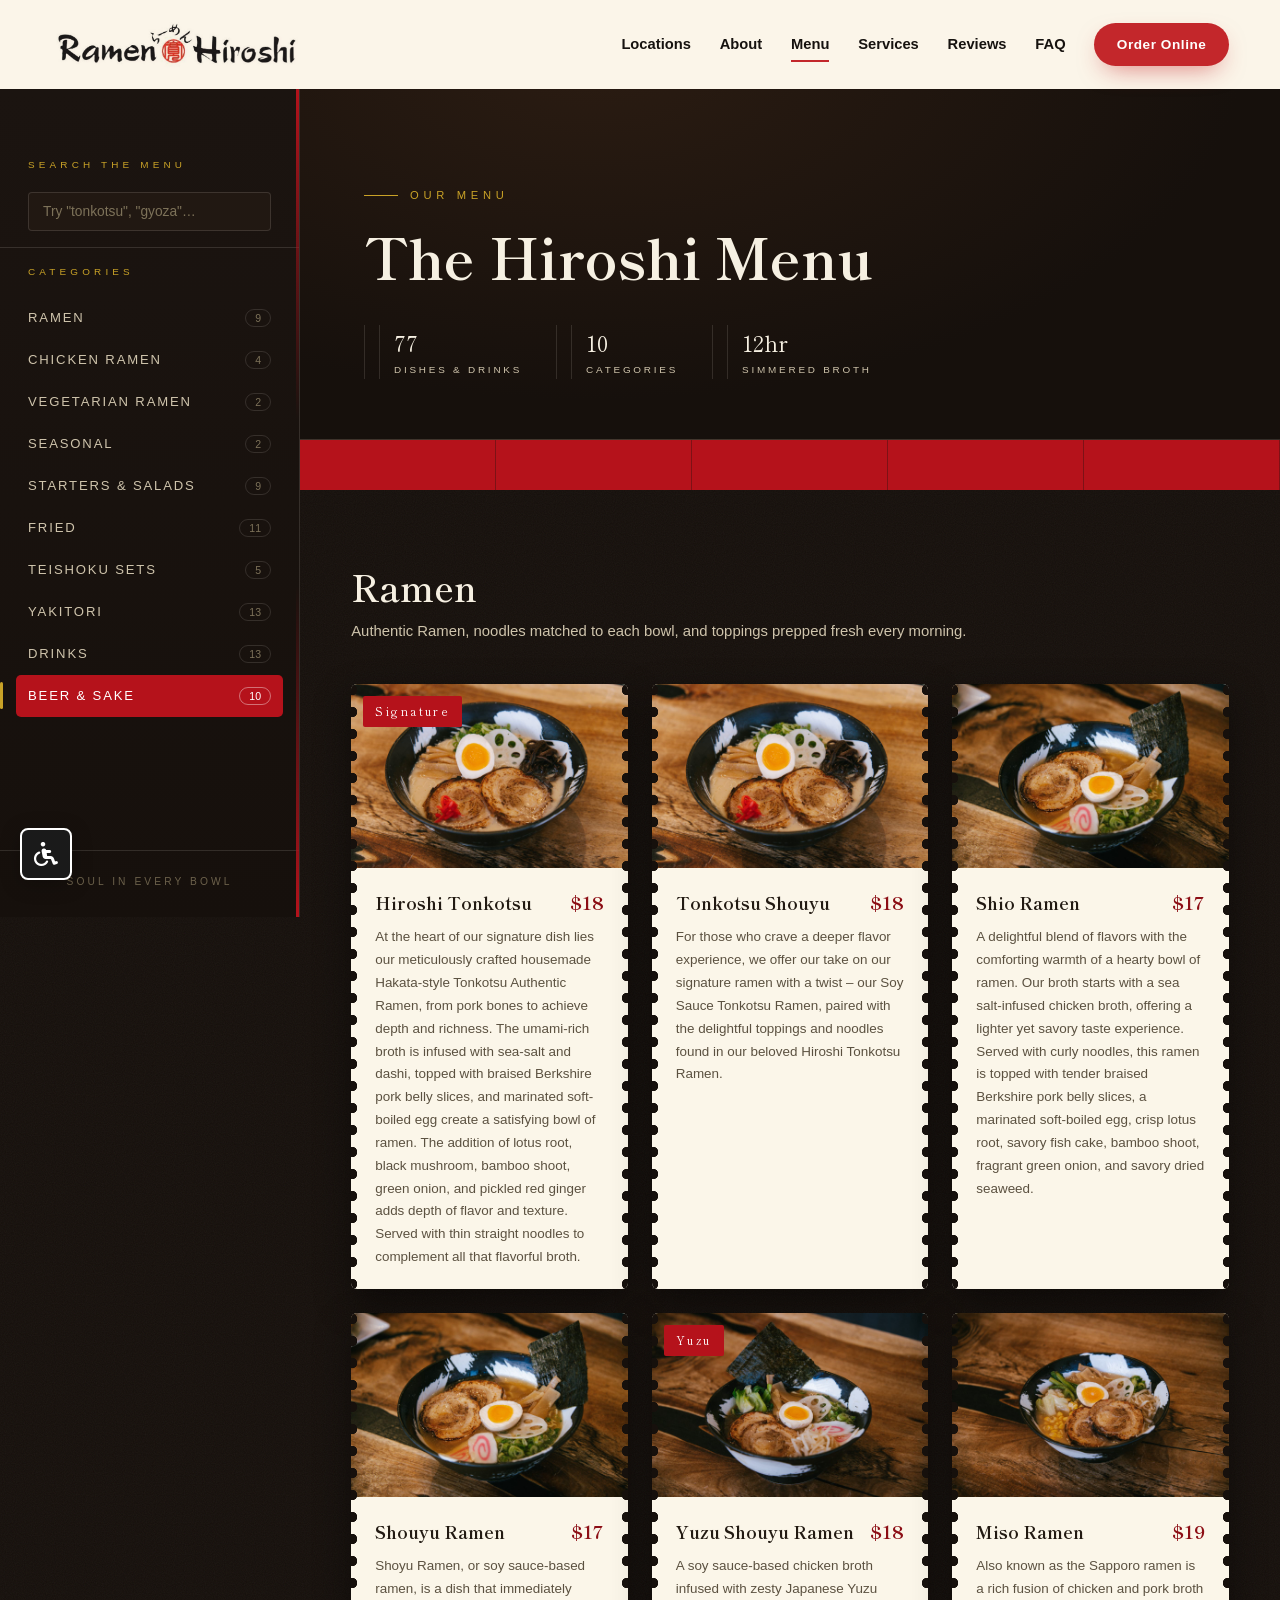
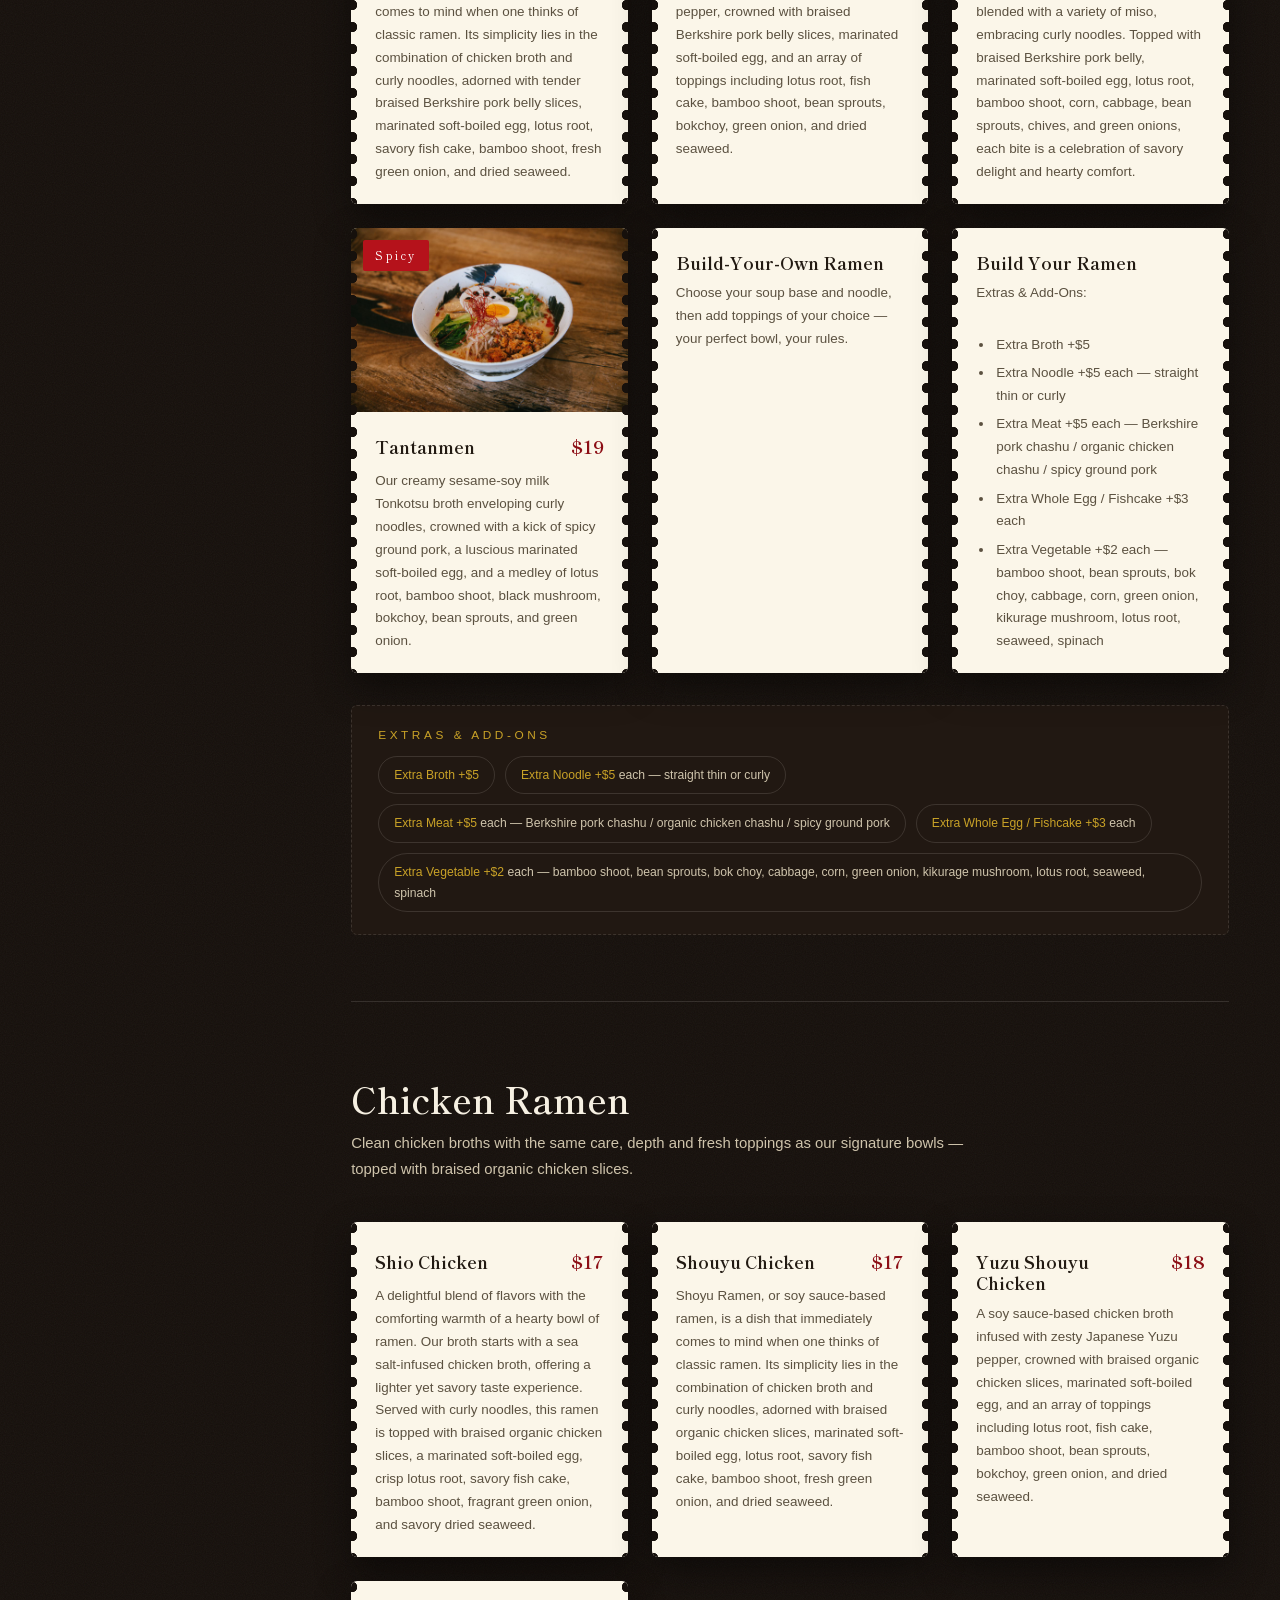
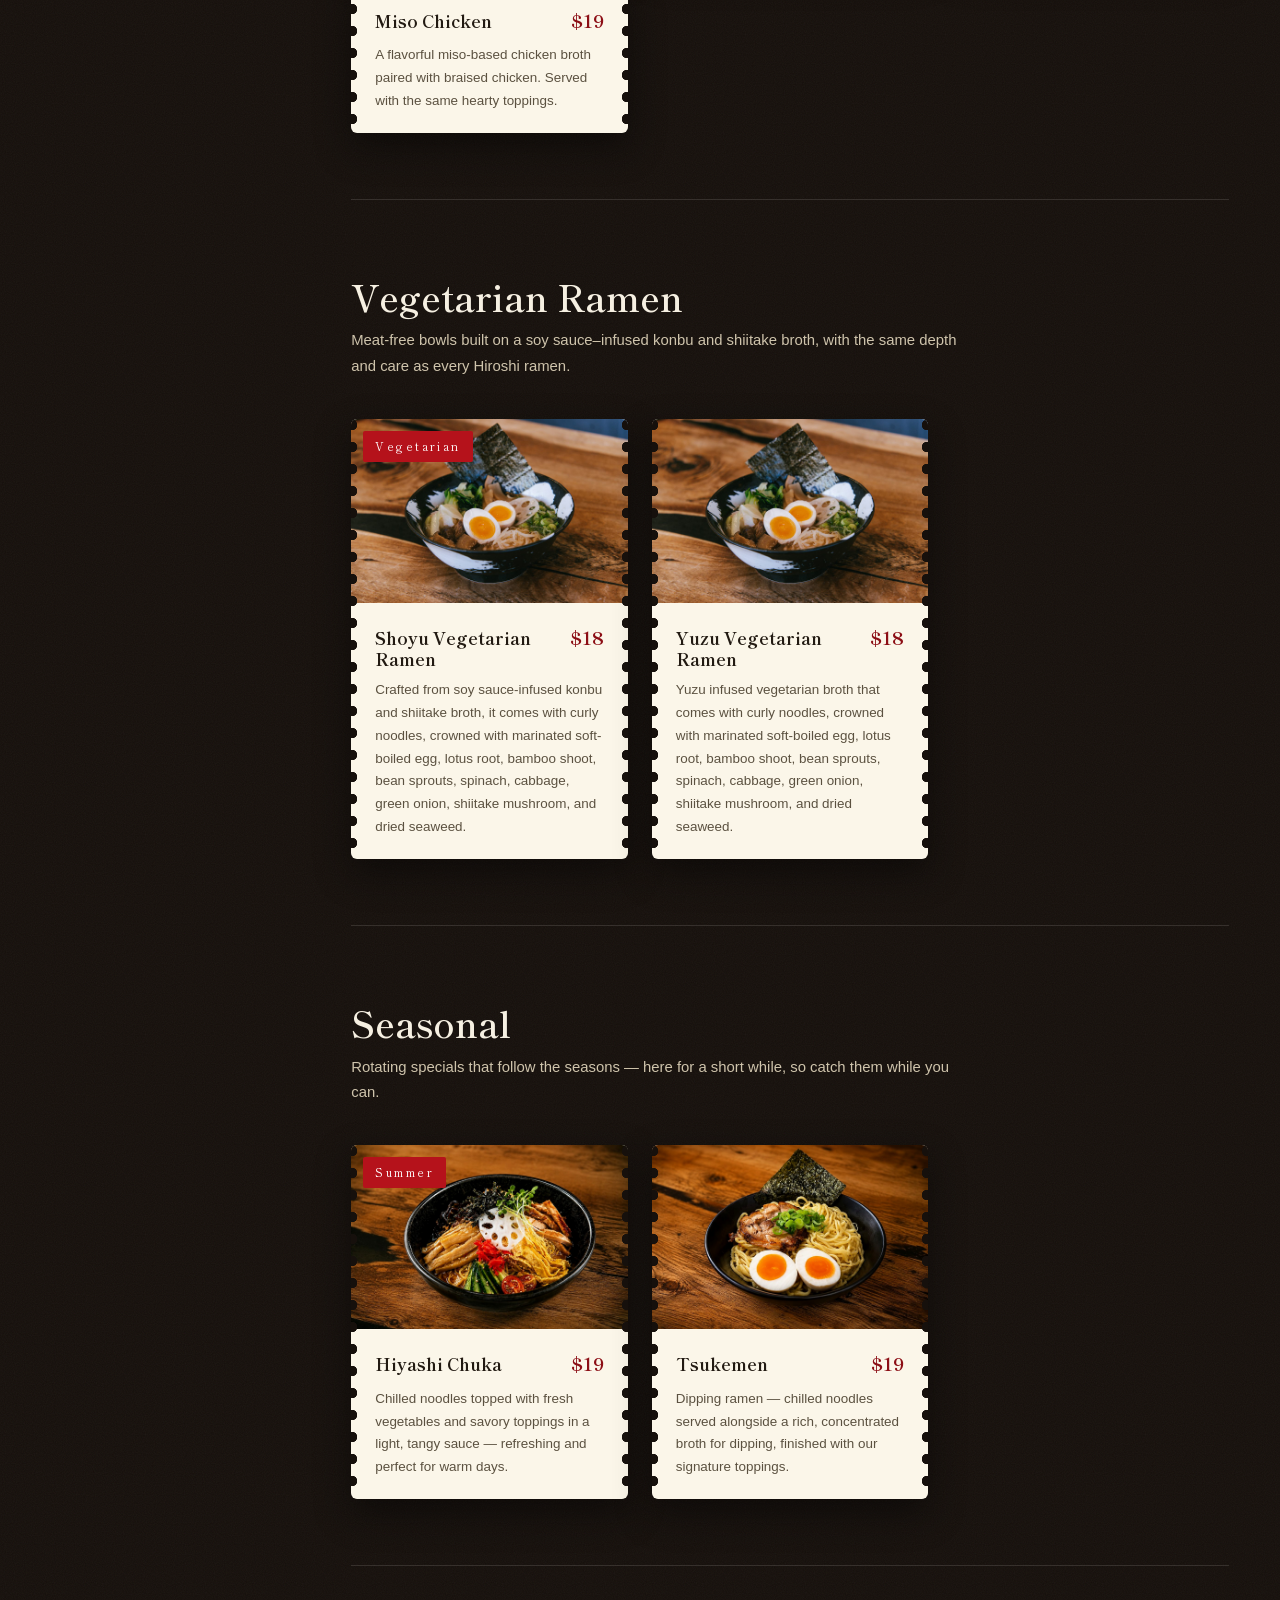
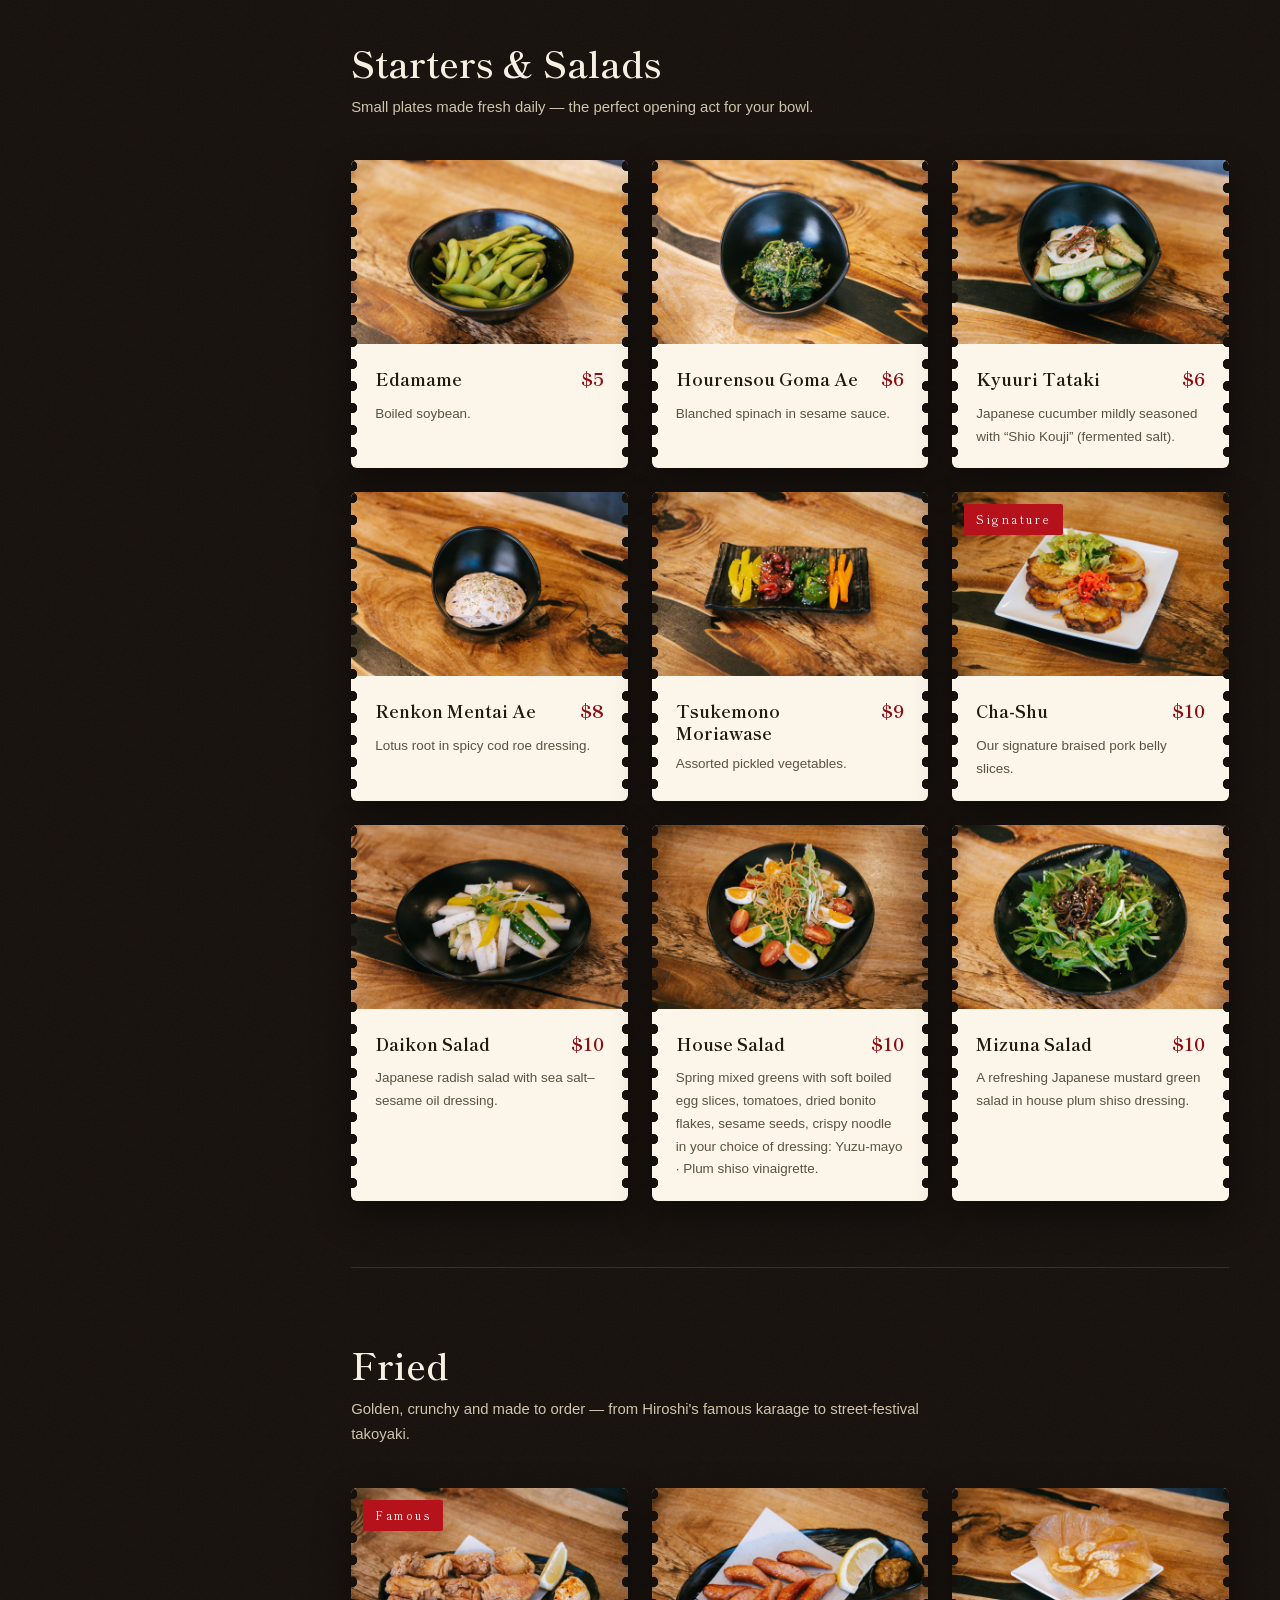
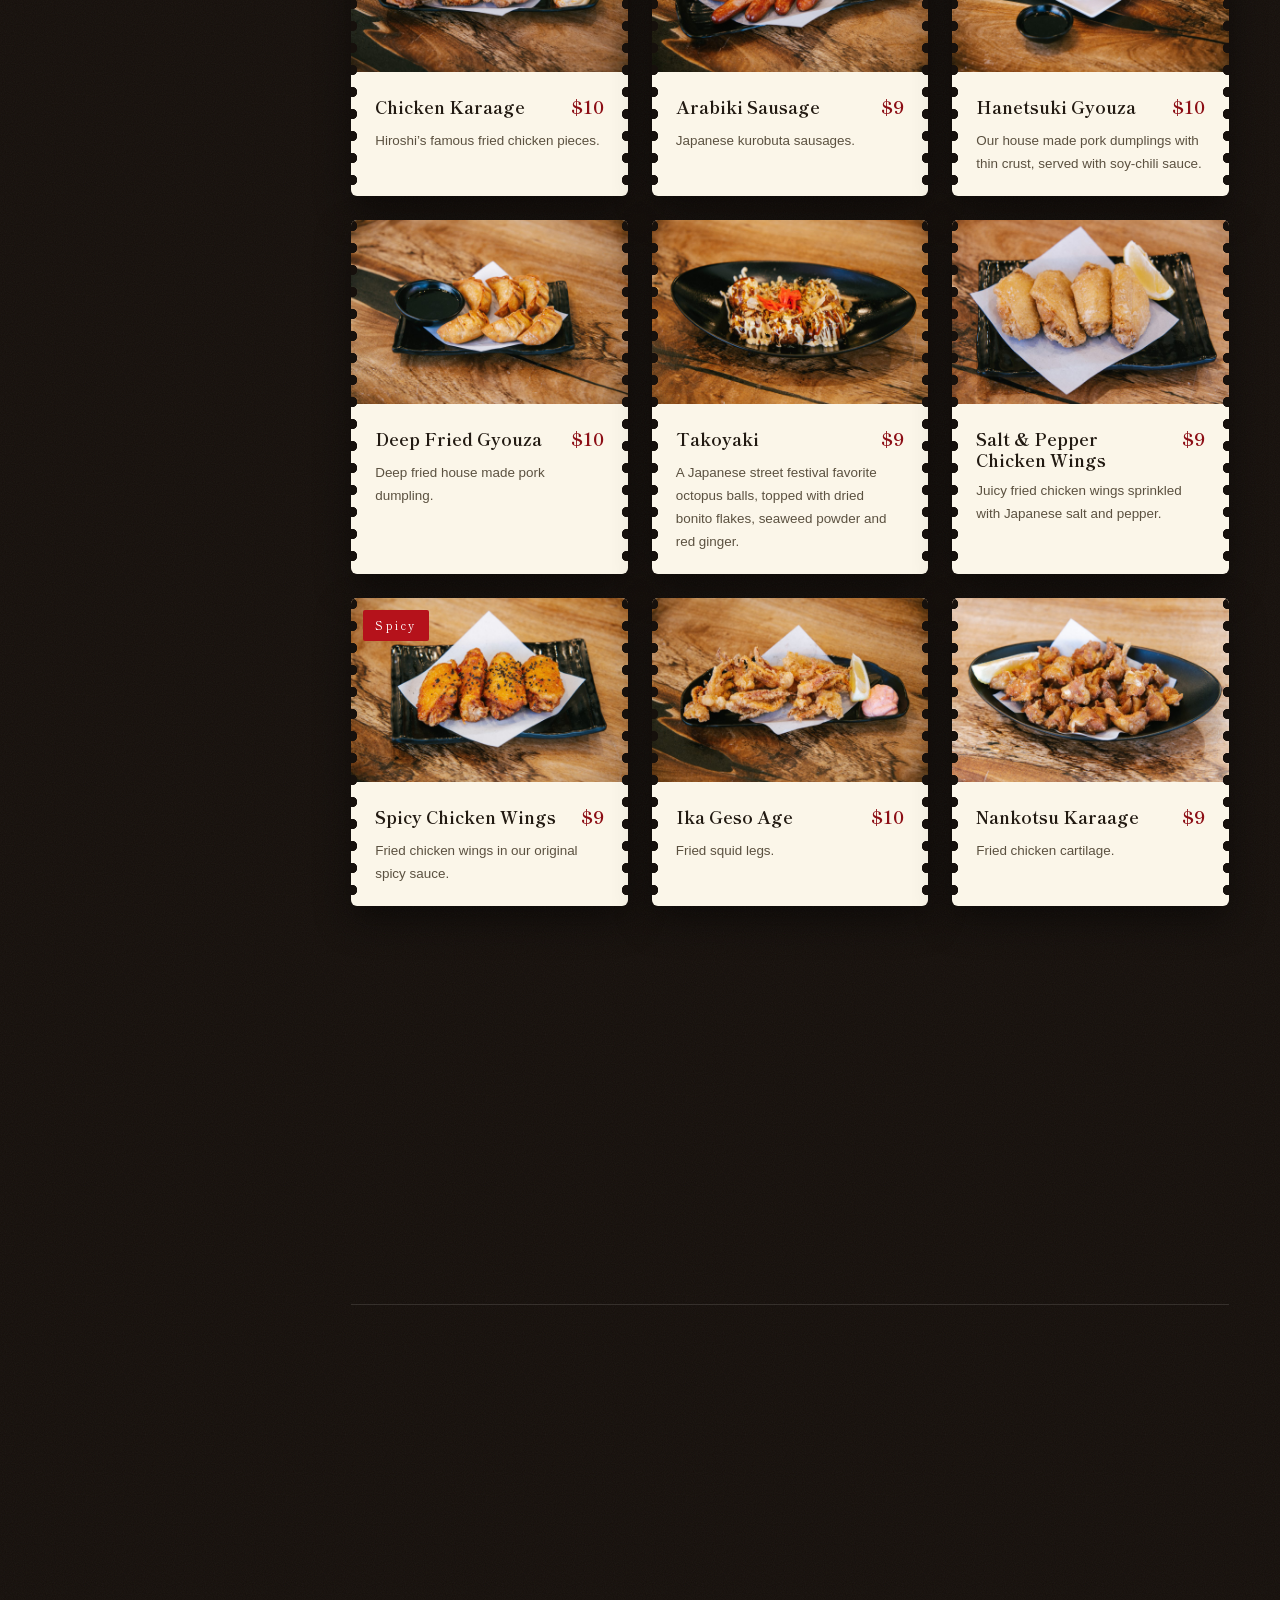
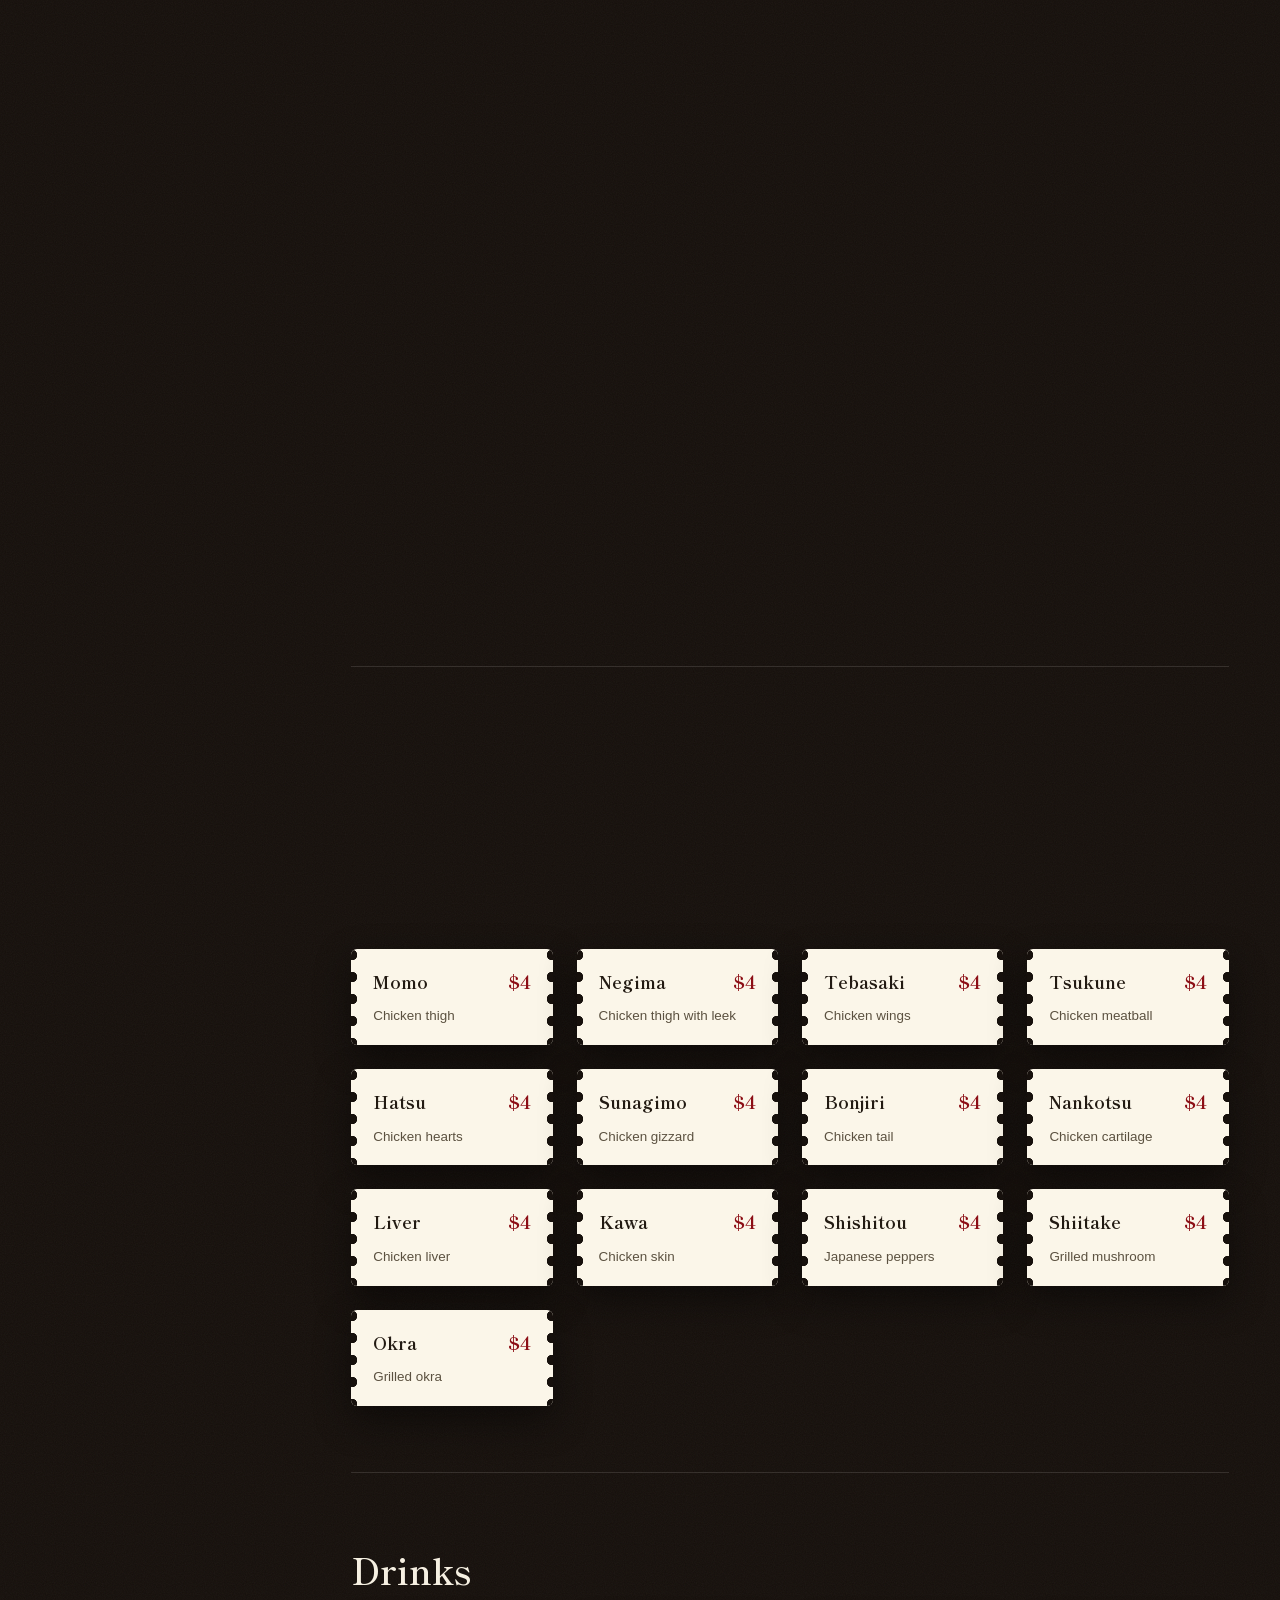
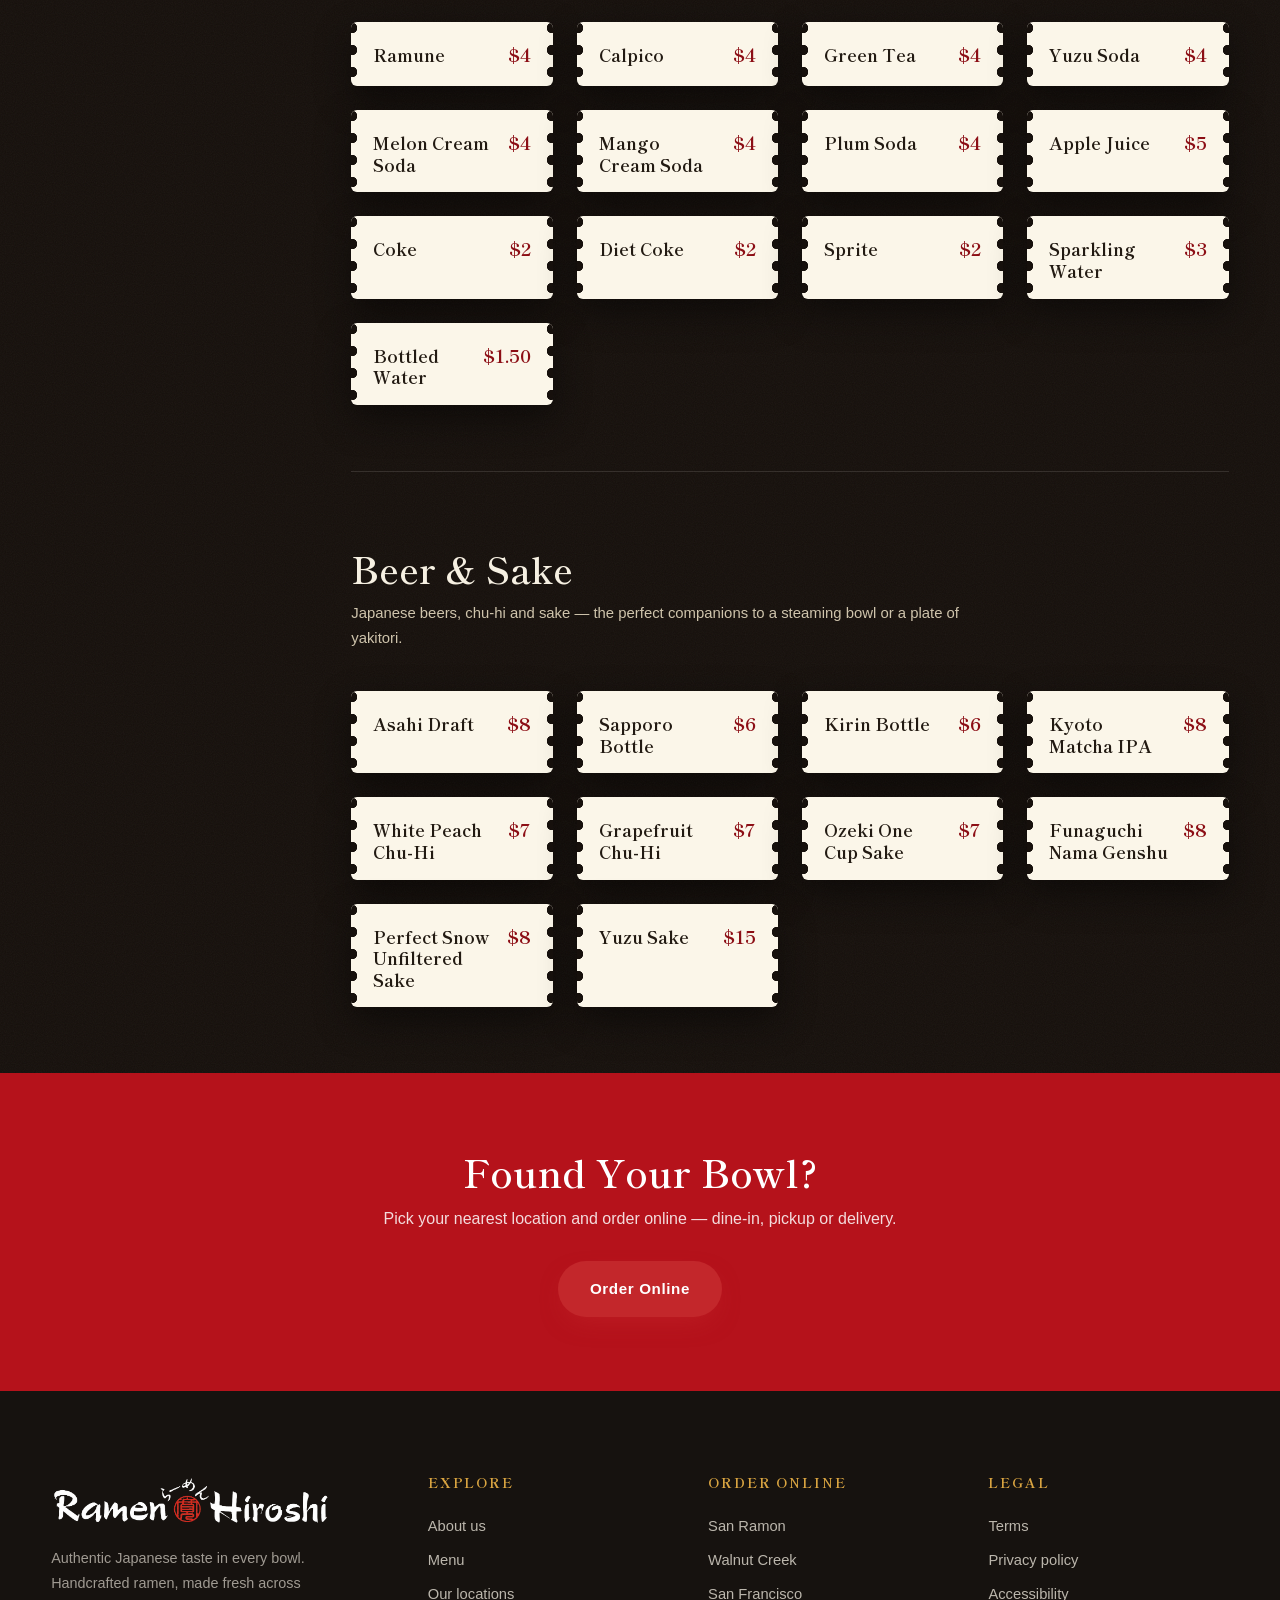
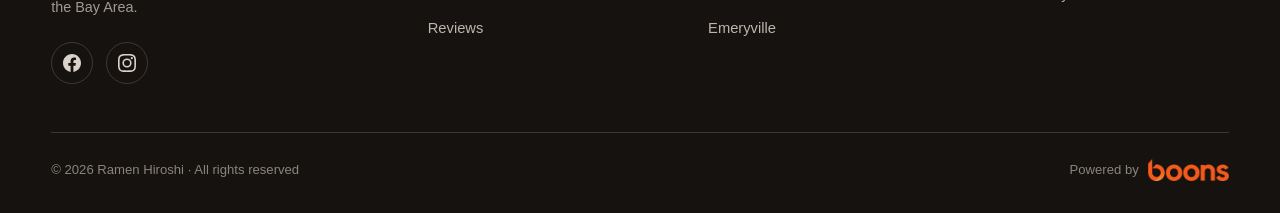
==== commit 08284a32: "Enable the weekend SUMMER10 flyer popup on the homepage and menu. Co-authored-by: Cursor <cursoragen" ====
--- a/menu.html
+++ b/menu.html
@@ -837,6 +837,7 @@
 <button id="toTop" aria-label="Scroll to top">↑</button>
 
 <script src="accessibility.js"></script>
+<script src="flyer.js"></script>
 <script>
 /* reveal on scroll */
 const io=new IntersectionObserver(es=>es.forEach(e=>{if(e.isIntersecting){e.target.classList.add('in');io.unobserve(e.target)}}),{threshold:.08});
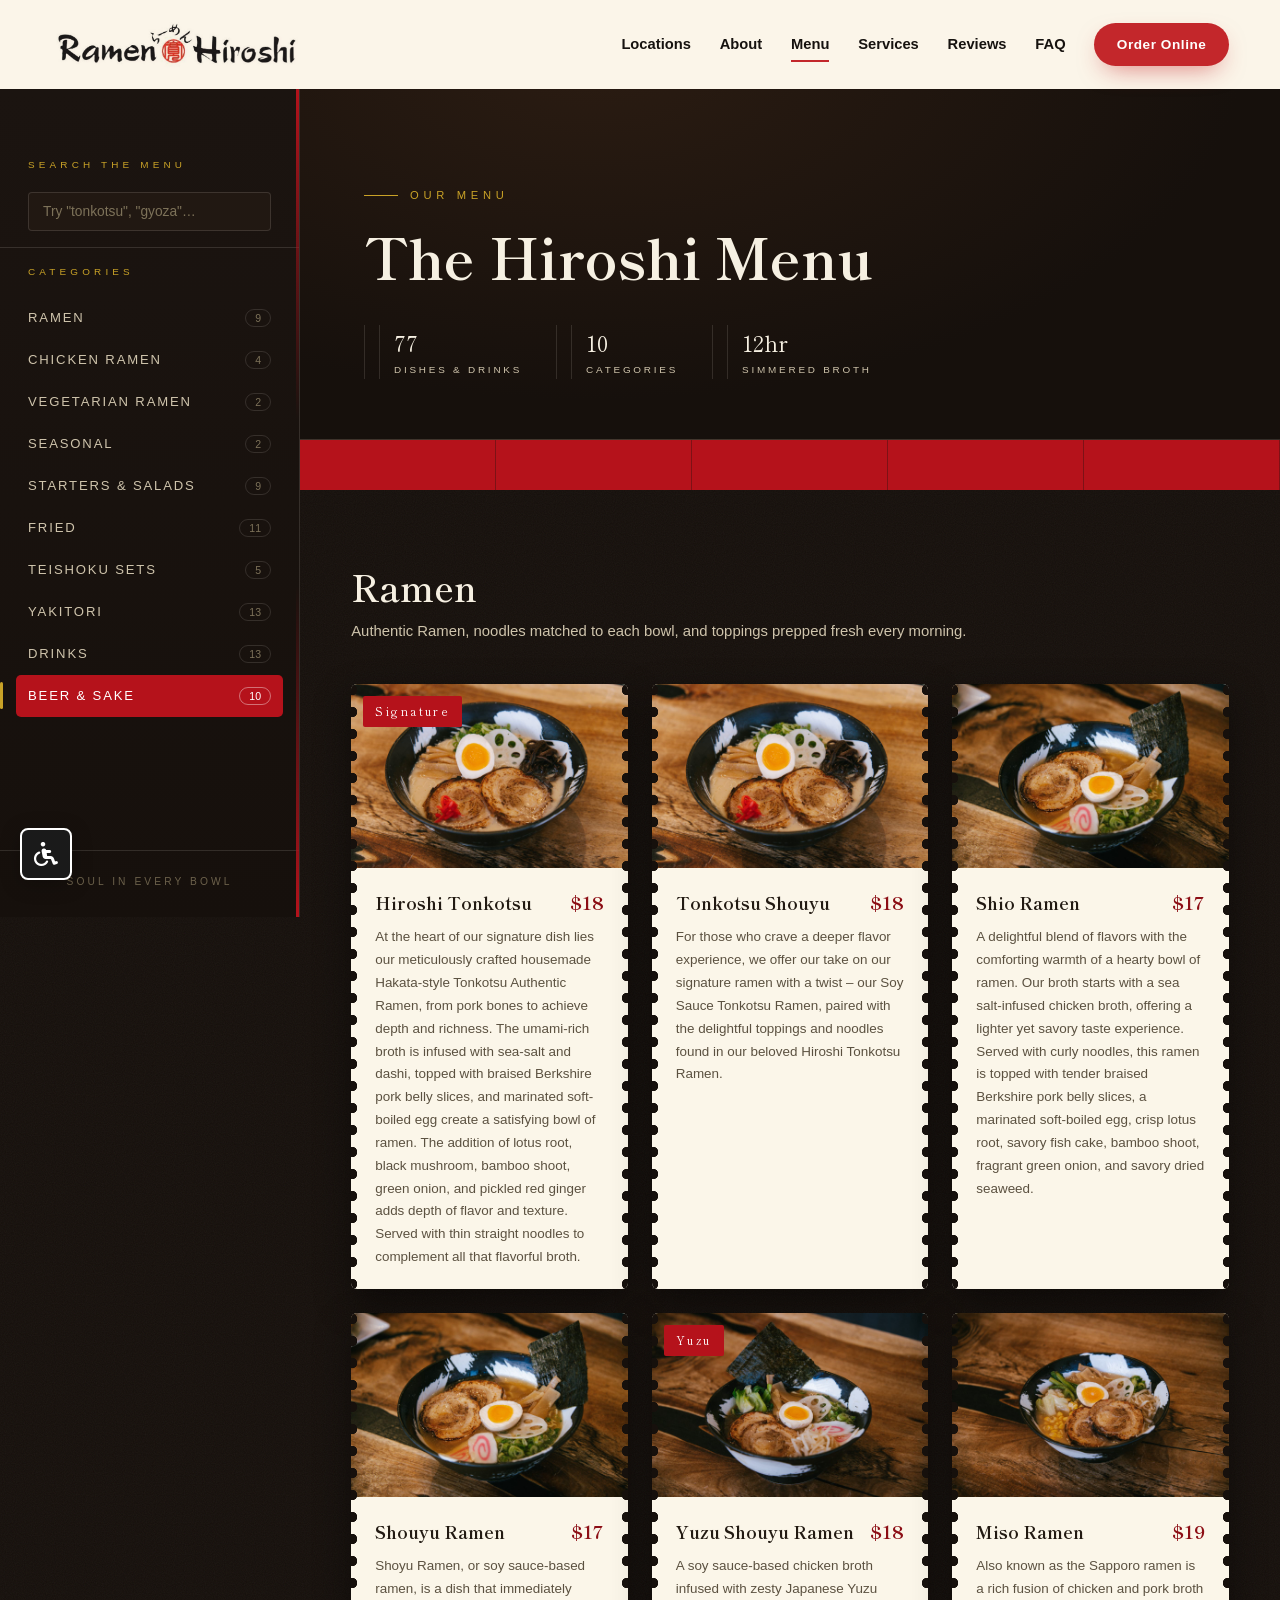
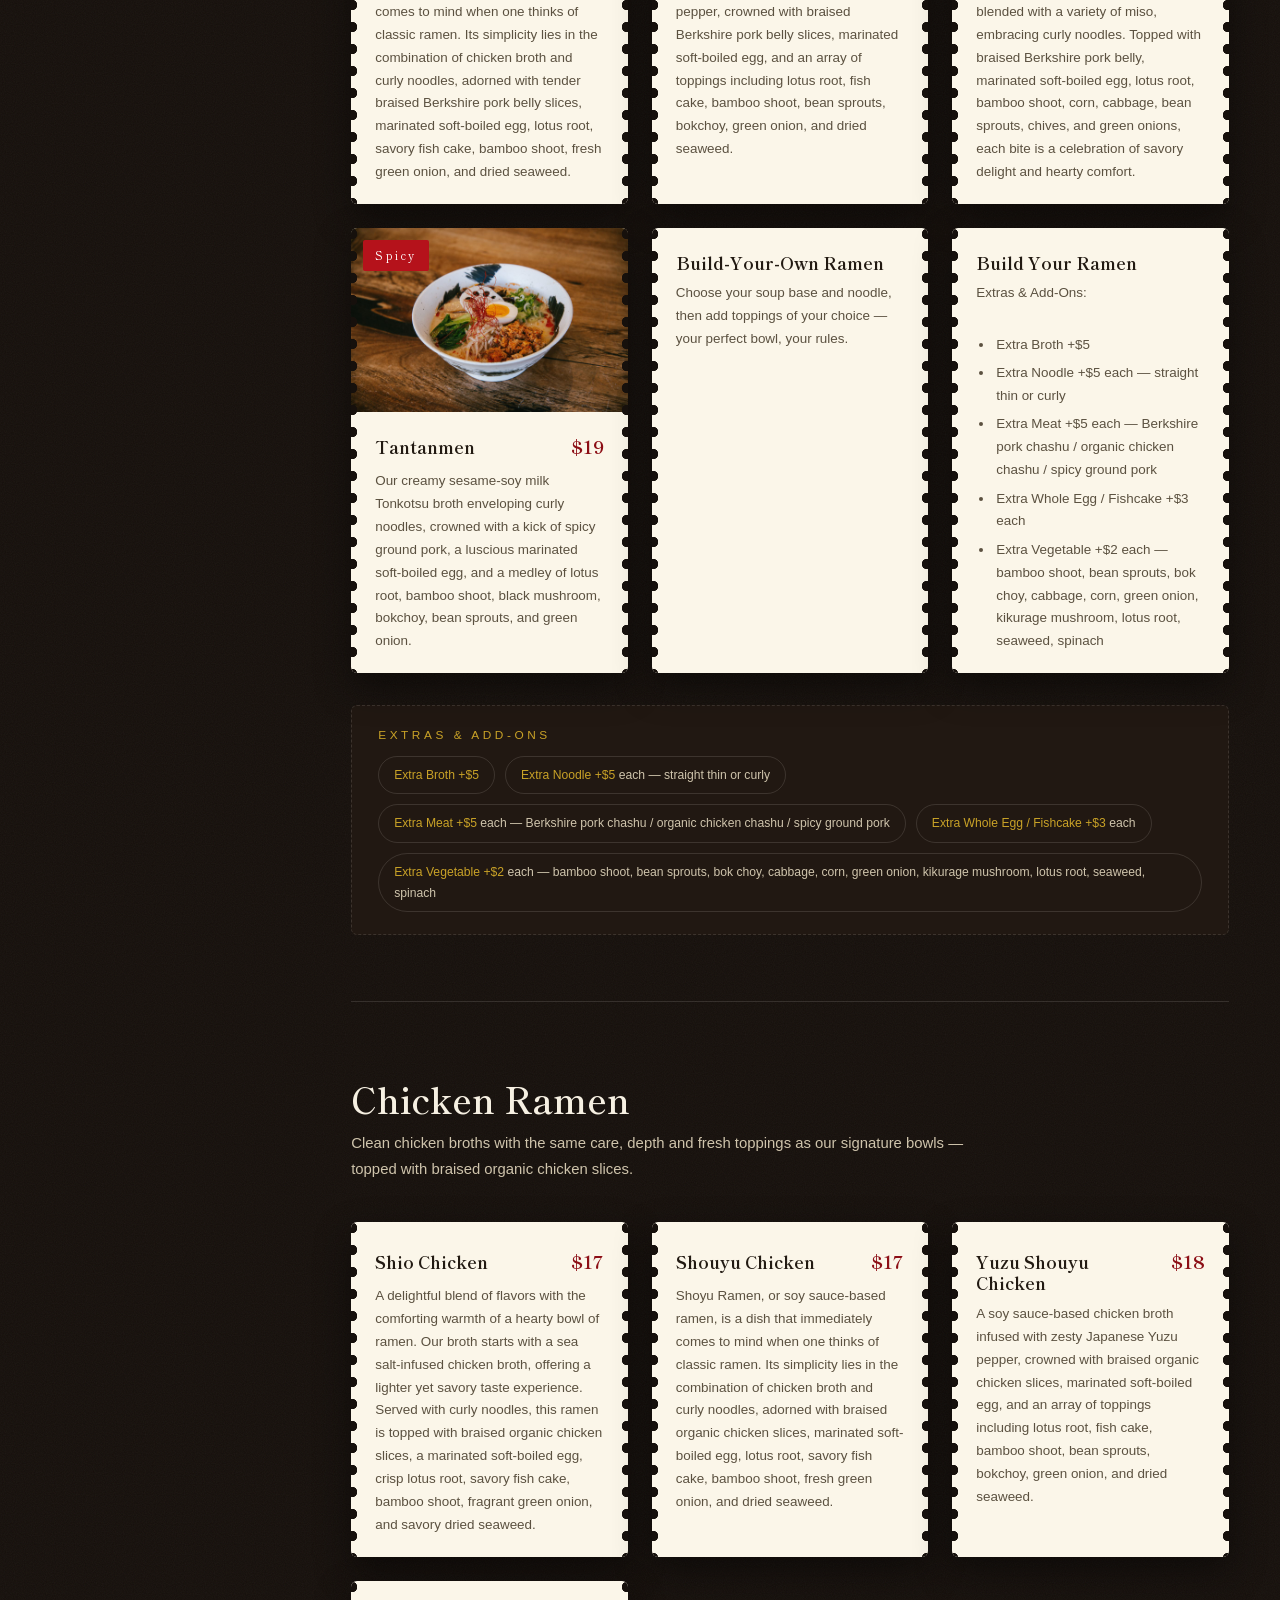
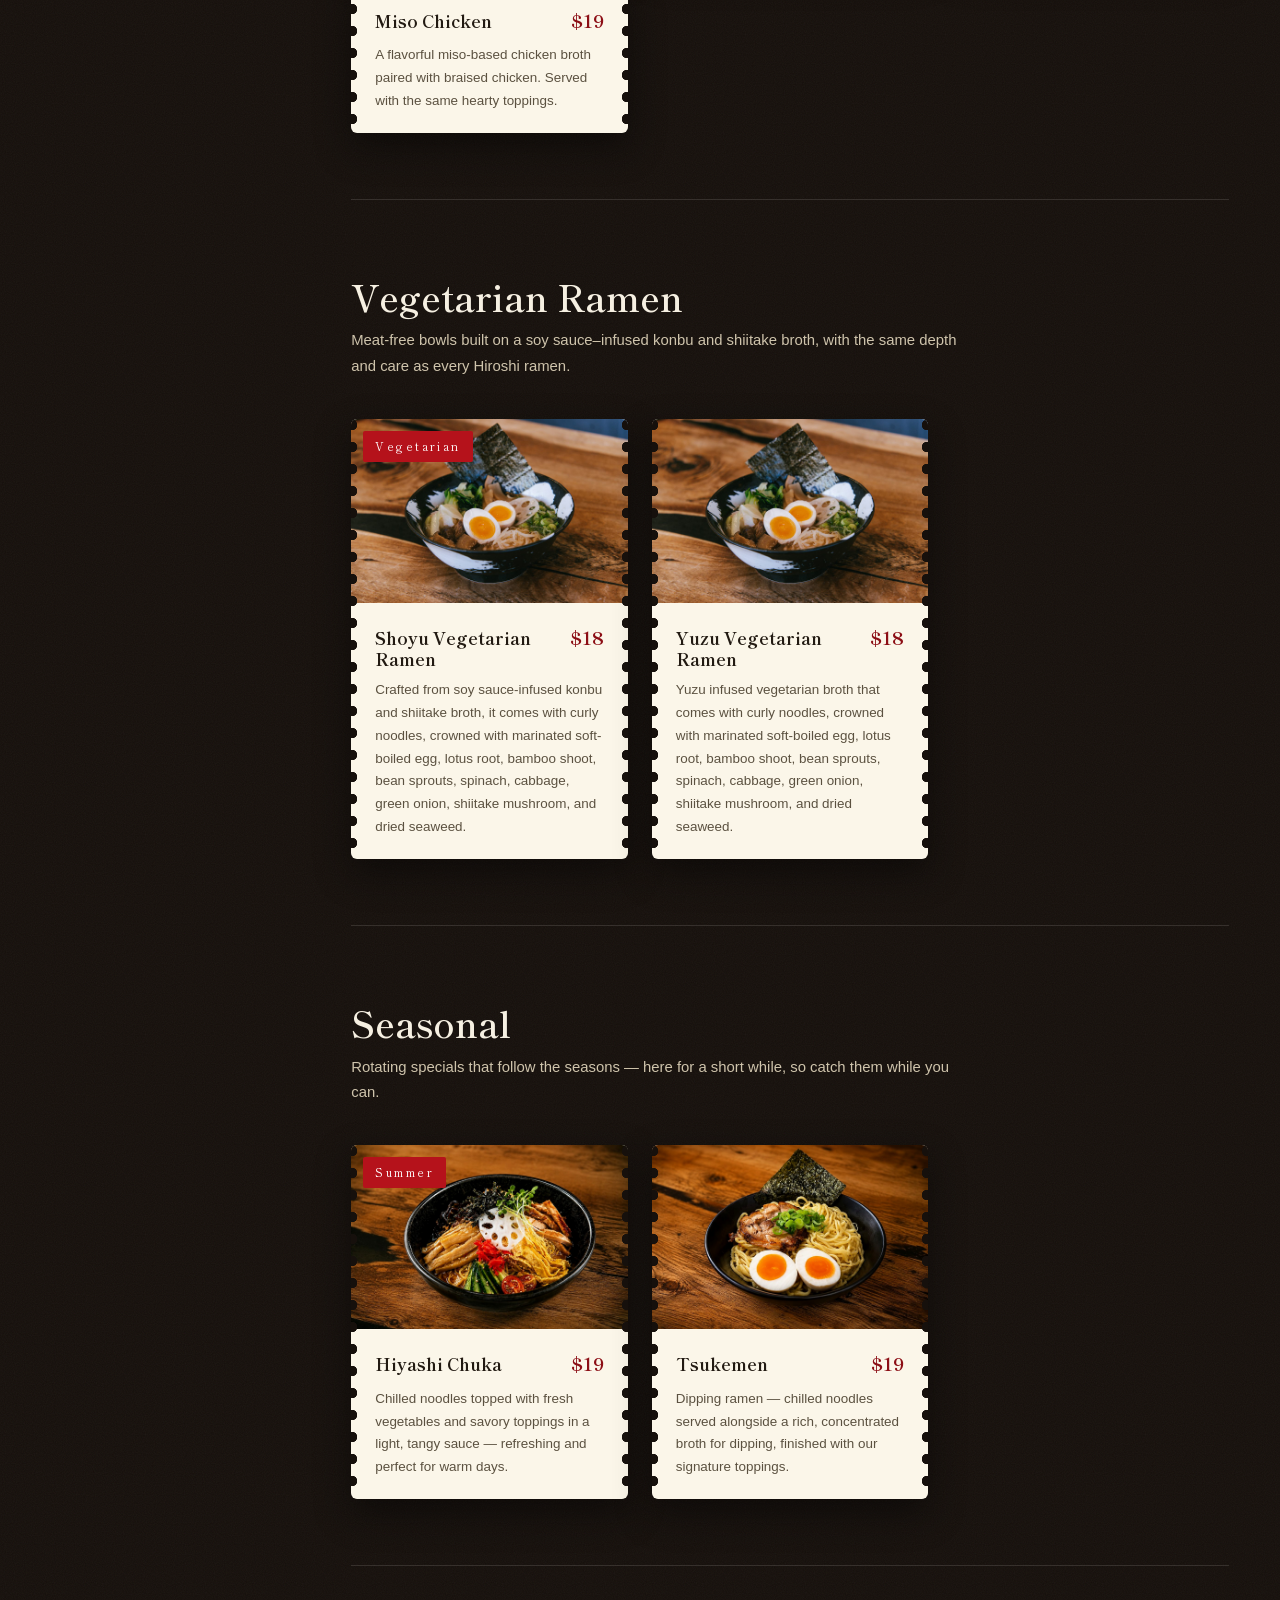
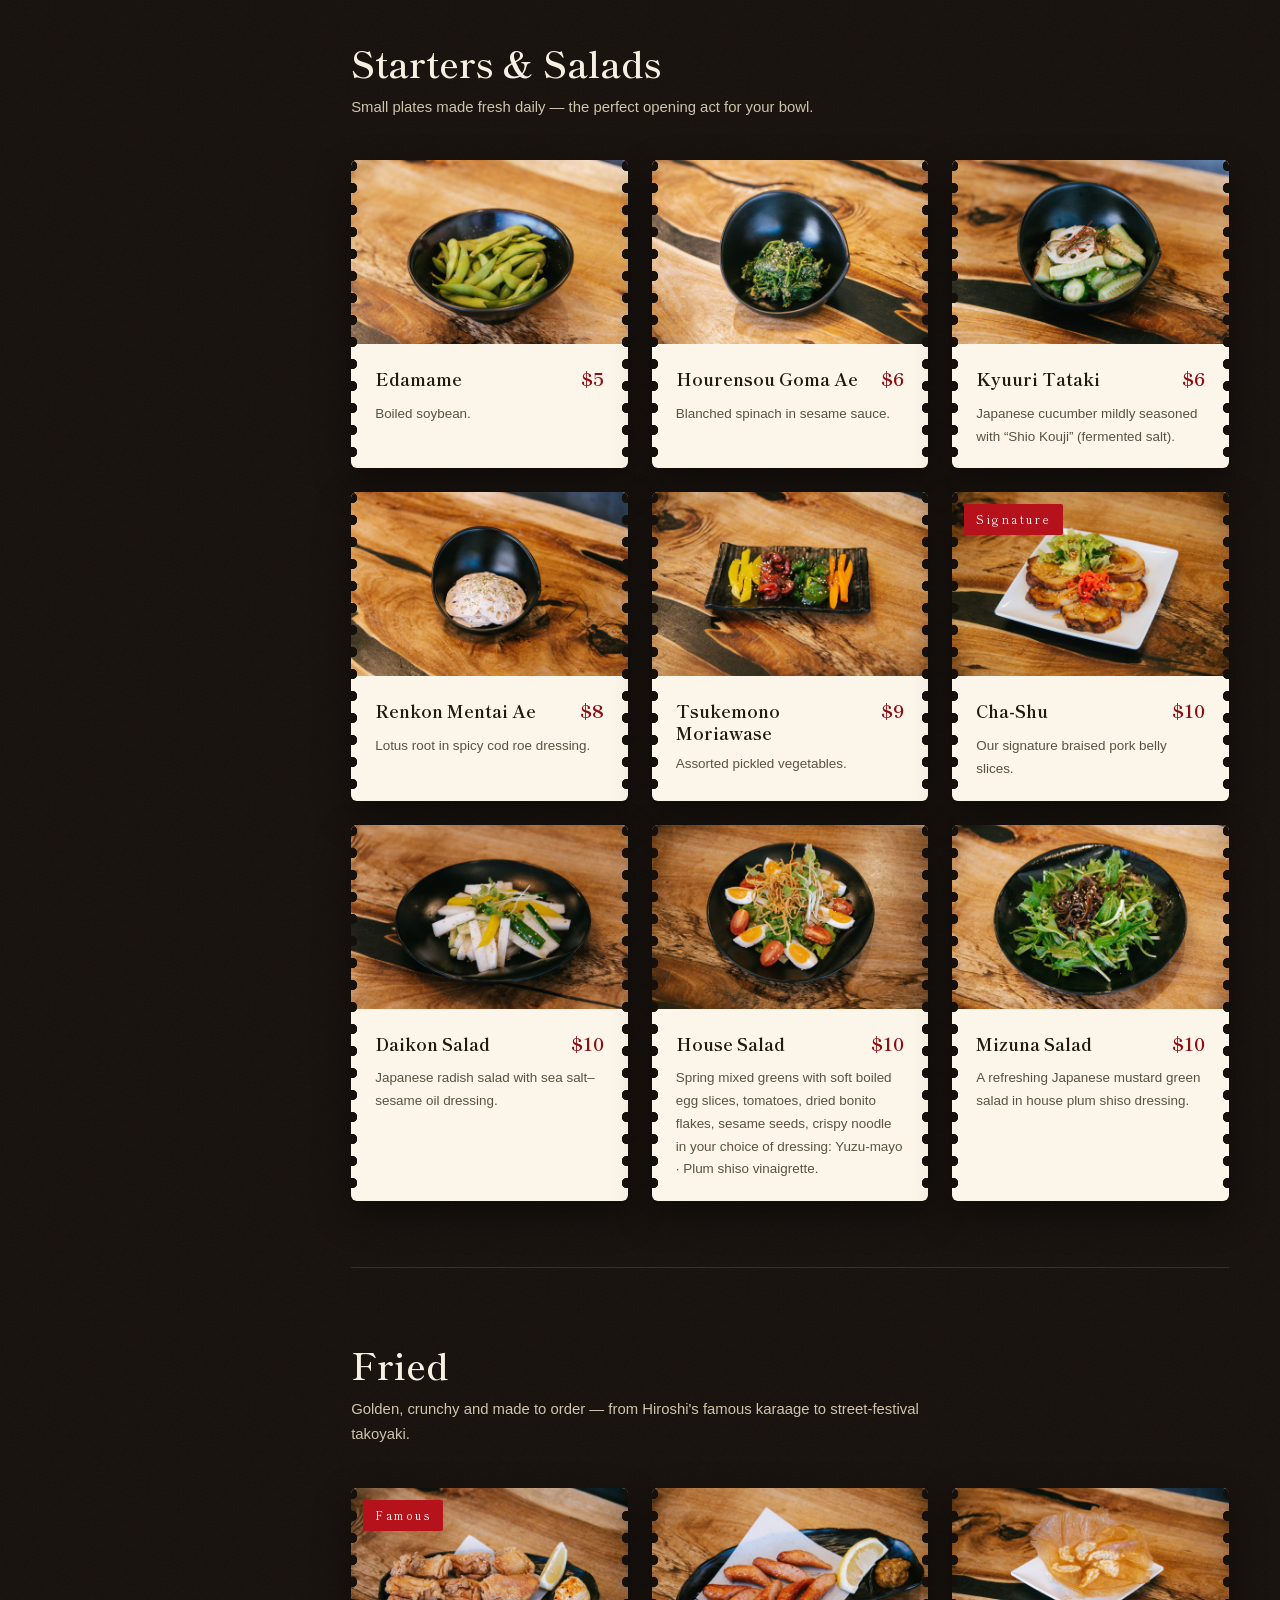
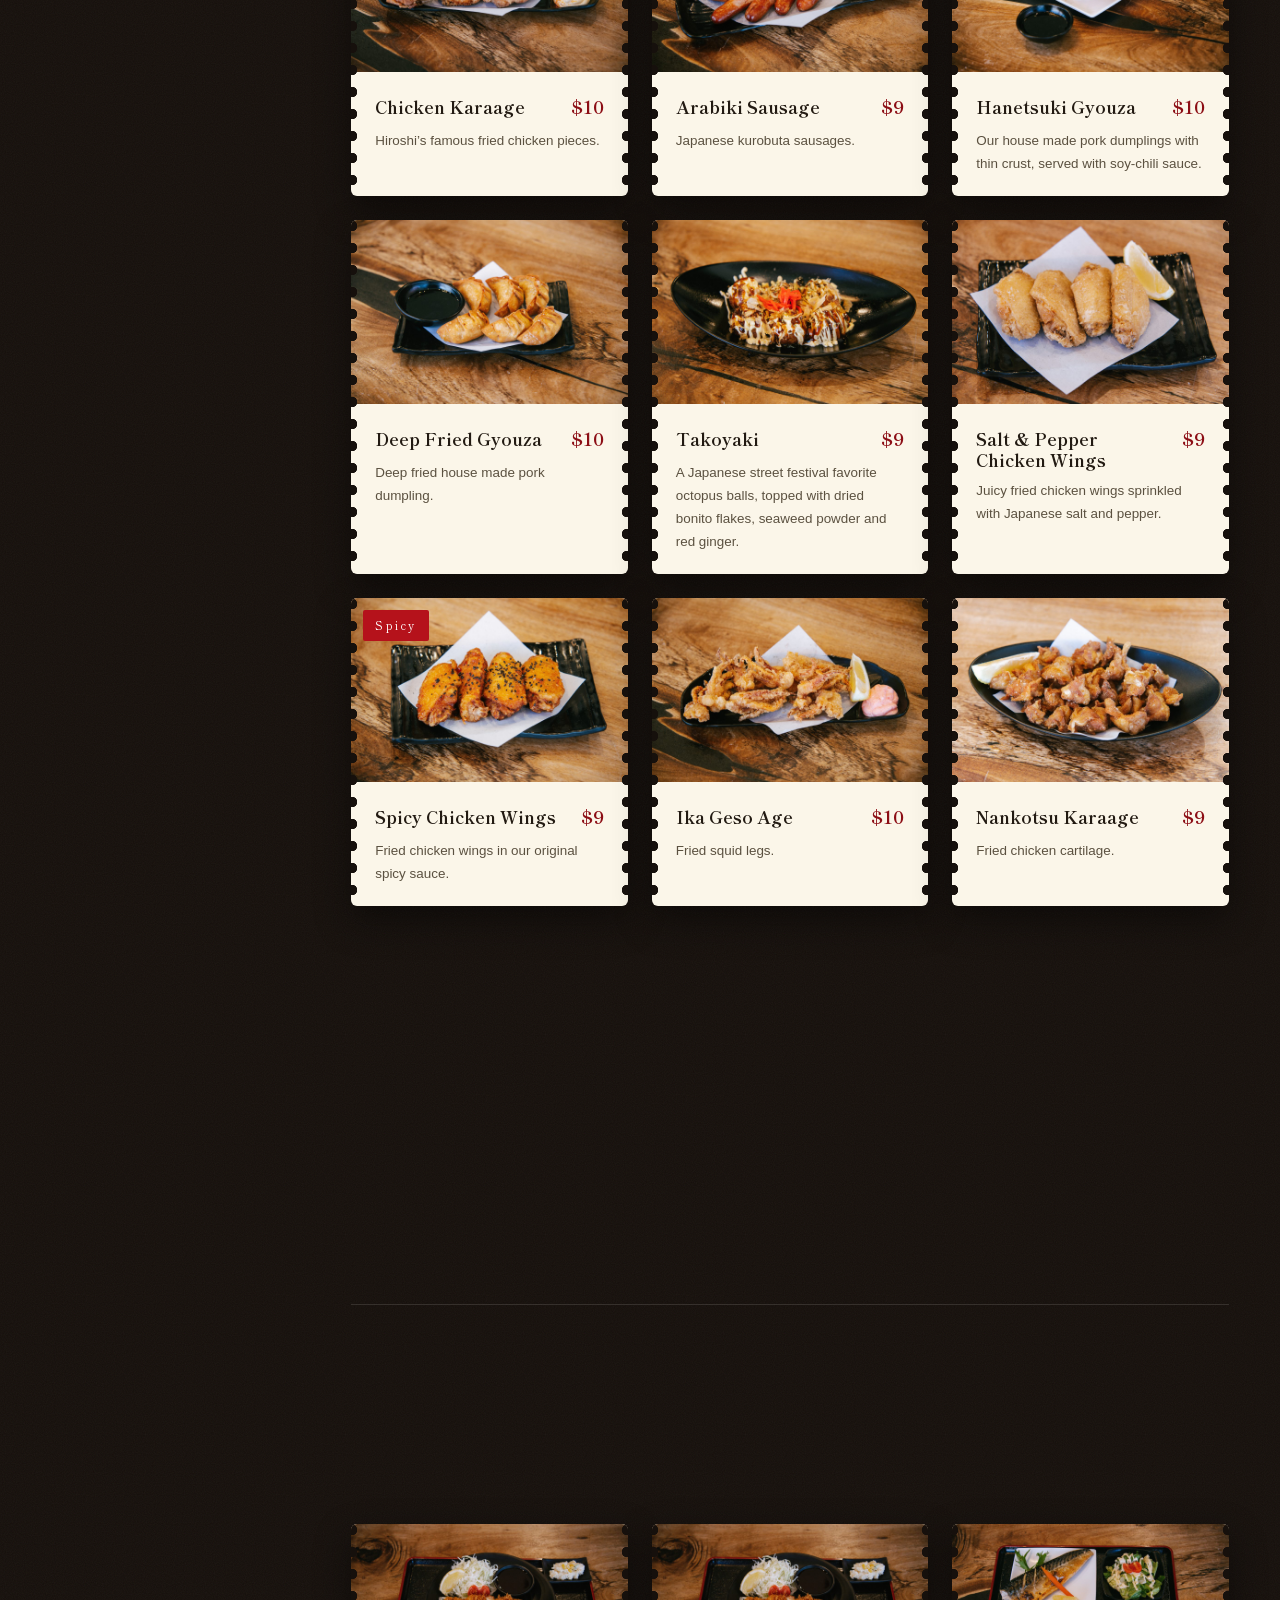
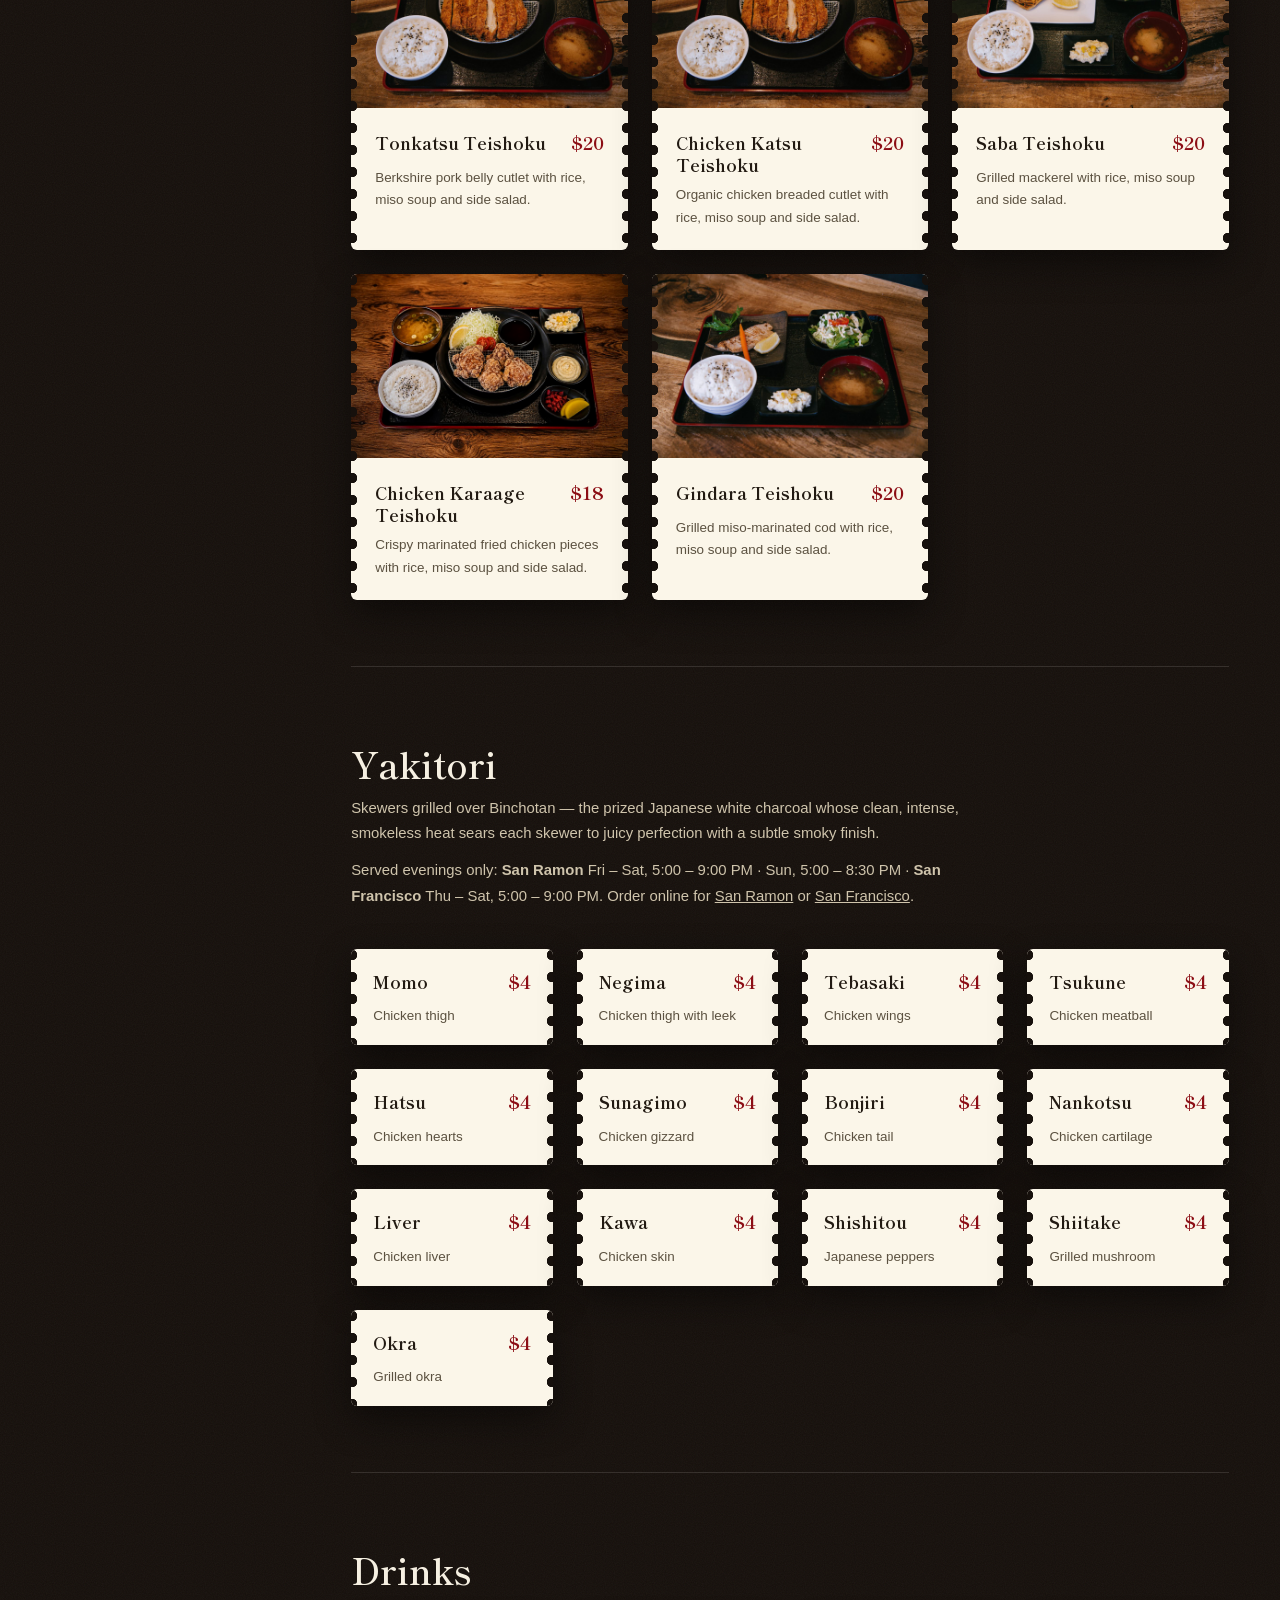
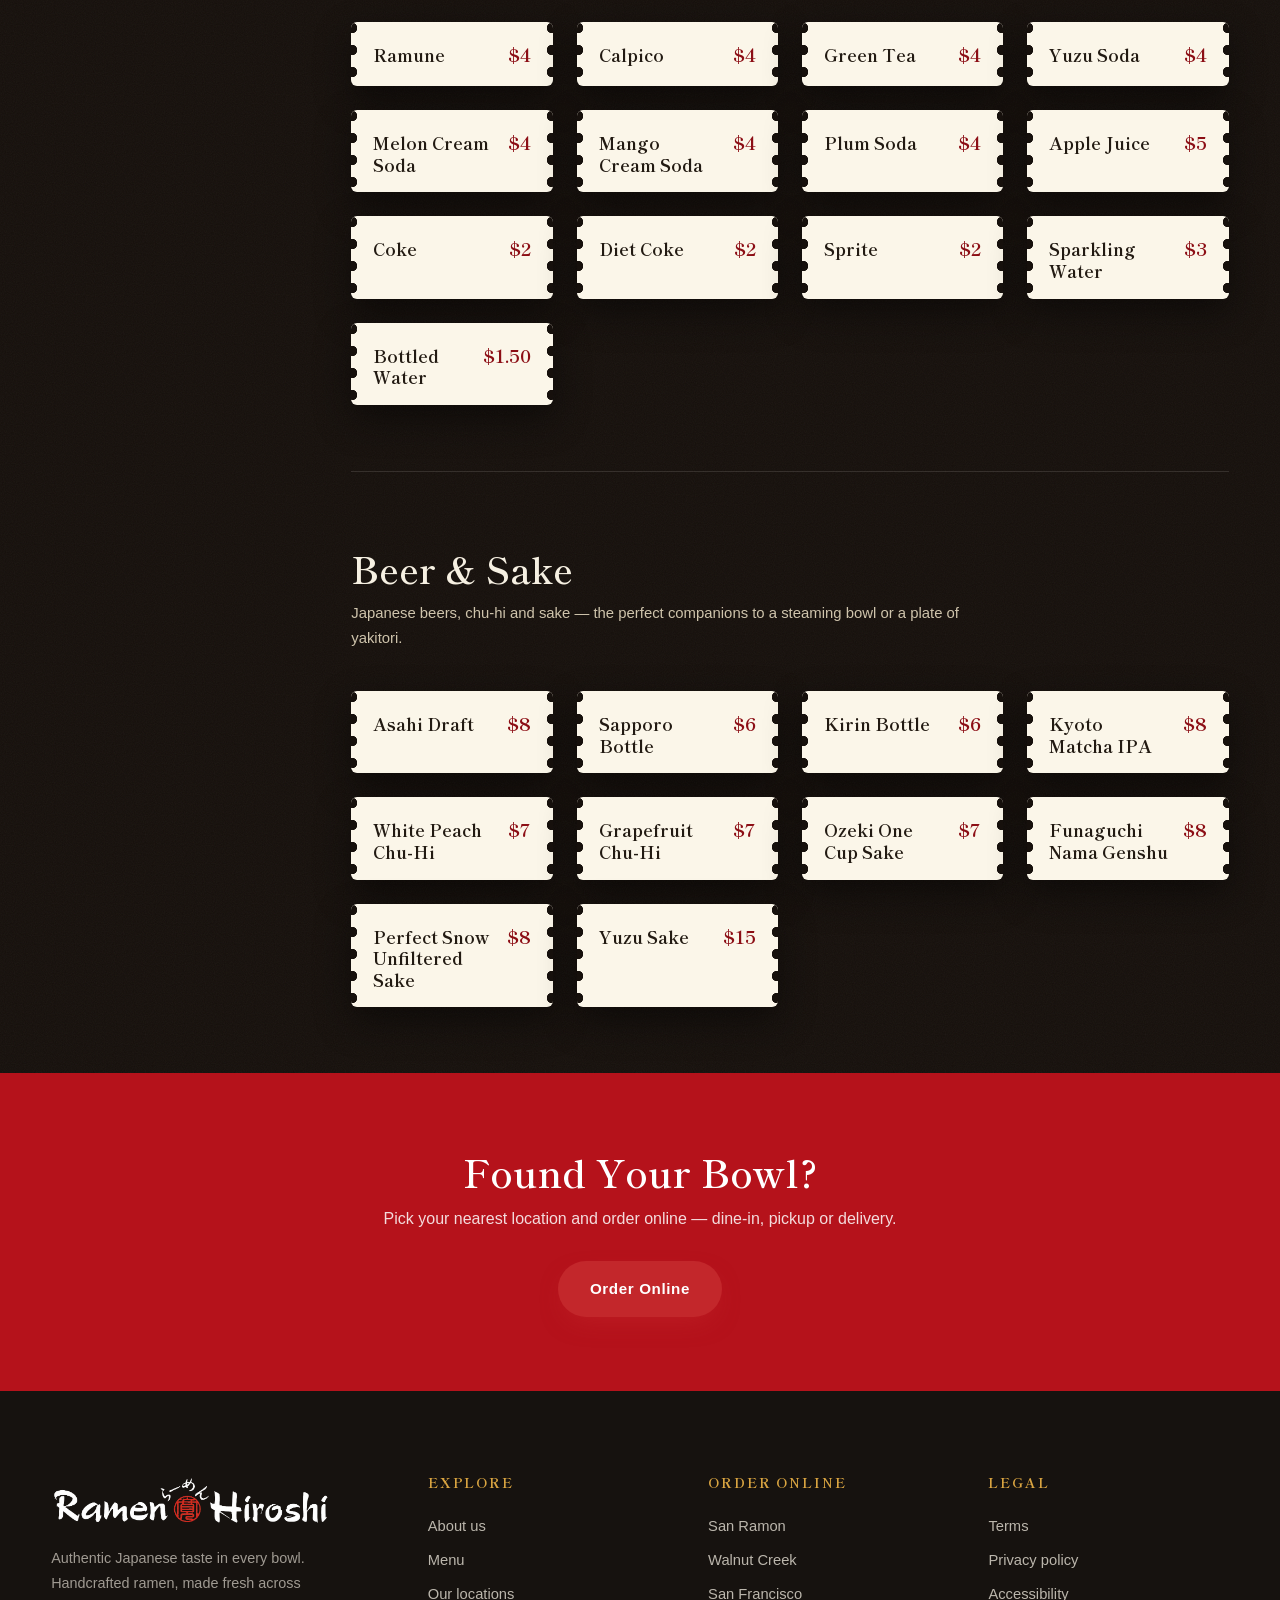
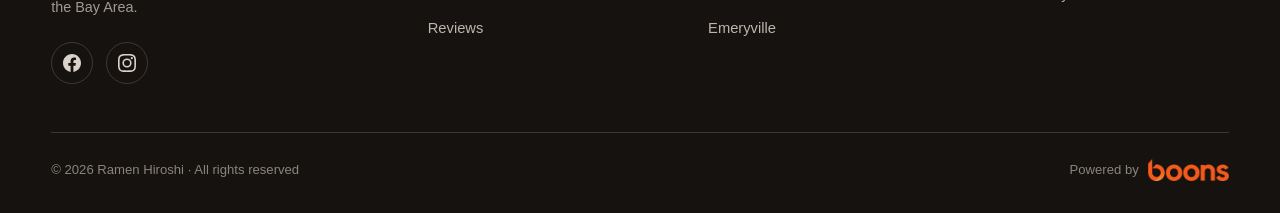
==== commit 6aa3879a: "flyer" ====
--- a/menu.html
+++ b/menu.html
@@ -11,6 +11,7 @@
 <link href="https://fonts.googleapis.com/css2?family=Shippori+Mincho:wght@400;500;600;700;800&family=Shippori+Mincho+B1:wght@400;600;700;800&family=Zen+Kaku+Gothic+New:wght@300;400;500;700;900&display=swap" rel="stylesheet">
 <link rel="stylesheet" href="https://cdnjs.cloudflare.com/ajax/libs/font-awesome/6.5.1/css/all.min.css" crossorigin="anonymous">
 <link rel="stylesheet" href="accessibility.css">
+<link rel="stylesheet" href="flyer.css">
 <style>
 :root{
   --ink:#16100c;          /* sumi lacquer black */
@@ -342,6 +343,15 @@
 </head>
 <body>
 
+<div id="promoFlyer" role="dialog" aria-modal="true" aria-label="Weekend special: 10% off online orders with code SUMMER10">
+  <div class="promo-card">
+    <button type="button" class="promo-close" aria-label="Close flyer">&times;</button>
+    <a class="promo-link" href="index.html#locations">
+      <img src="assets/weekend-special-flyer.jpg" width="824" height="1024" alt="Weekend special: get 10% off your online food order. Use code SUMMER10. Valid till 23 August 2026.">
+    </a>
+  </div>
+</div>
+
 <!-- ========== HOME HEADER (full width) ========== -->
 <nav id="site-nav">
   <div class="wrap bar">
--- a/flyer.css
+++ b/flyer.css
@@ -0,0 +1,39 @@
+#promoFlyer{
+  position:fixed;inset:0;z-index:20000;
+  display:none;align-items:center;justify-content:center;
+  padding:1.25rem;background:rgba(8,12,22,.78);
+}
+#promoFlyer.is-open{display:flex}
+#promoFlyer .promo-card{
+  position:relative;
+  width:92vw;max-width:440px;max-height:90vh;
+  flex:0 0 auto;
+}
+#promoFlyer .promo-link{
+  display:block;background:#0a1a35;border:2px solid #c5a059;
+  border-radius:6px;overflow:hidden;
+  box-shadow:0 28px 70px -20px rgba(0,0,0,.65);
+}
+#promoFlyer img{
+  display:block !important;
+  width:100% !important;
+  max-width:100% !important;
+  height:auto !important;
+  max-height:85vh;
+  object-fit:contain;
+  opacity:1 !important;
+  visibility:visible !important;
+}
+#promoFlyer .promo-close{
+  position:absolute;top:-12px;right:-12px;z-index:2;
+  width:40px;height:40px;border-radius:50%;
+  border:1px solid #c5a059;background:#0a1a35;color:#c5a059;
+  font-size:1.4rem;line-height:1;cursor:pointer;
+  display:grid;place-items:center;
+}
+#promoFlyer .promo-close:hover,
+#promoFlyer .promo-close:focus-visible{background:#c5a059;color:#0a1a35;outline:none}
+body.flyer-open{overflow:hidden}
+@media(max-width:480px){
+  #promoFlyer .promo-close{top:-8px;right:-4px}
+}
